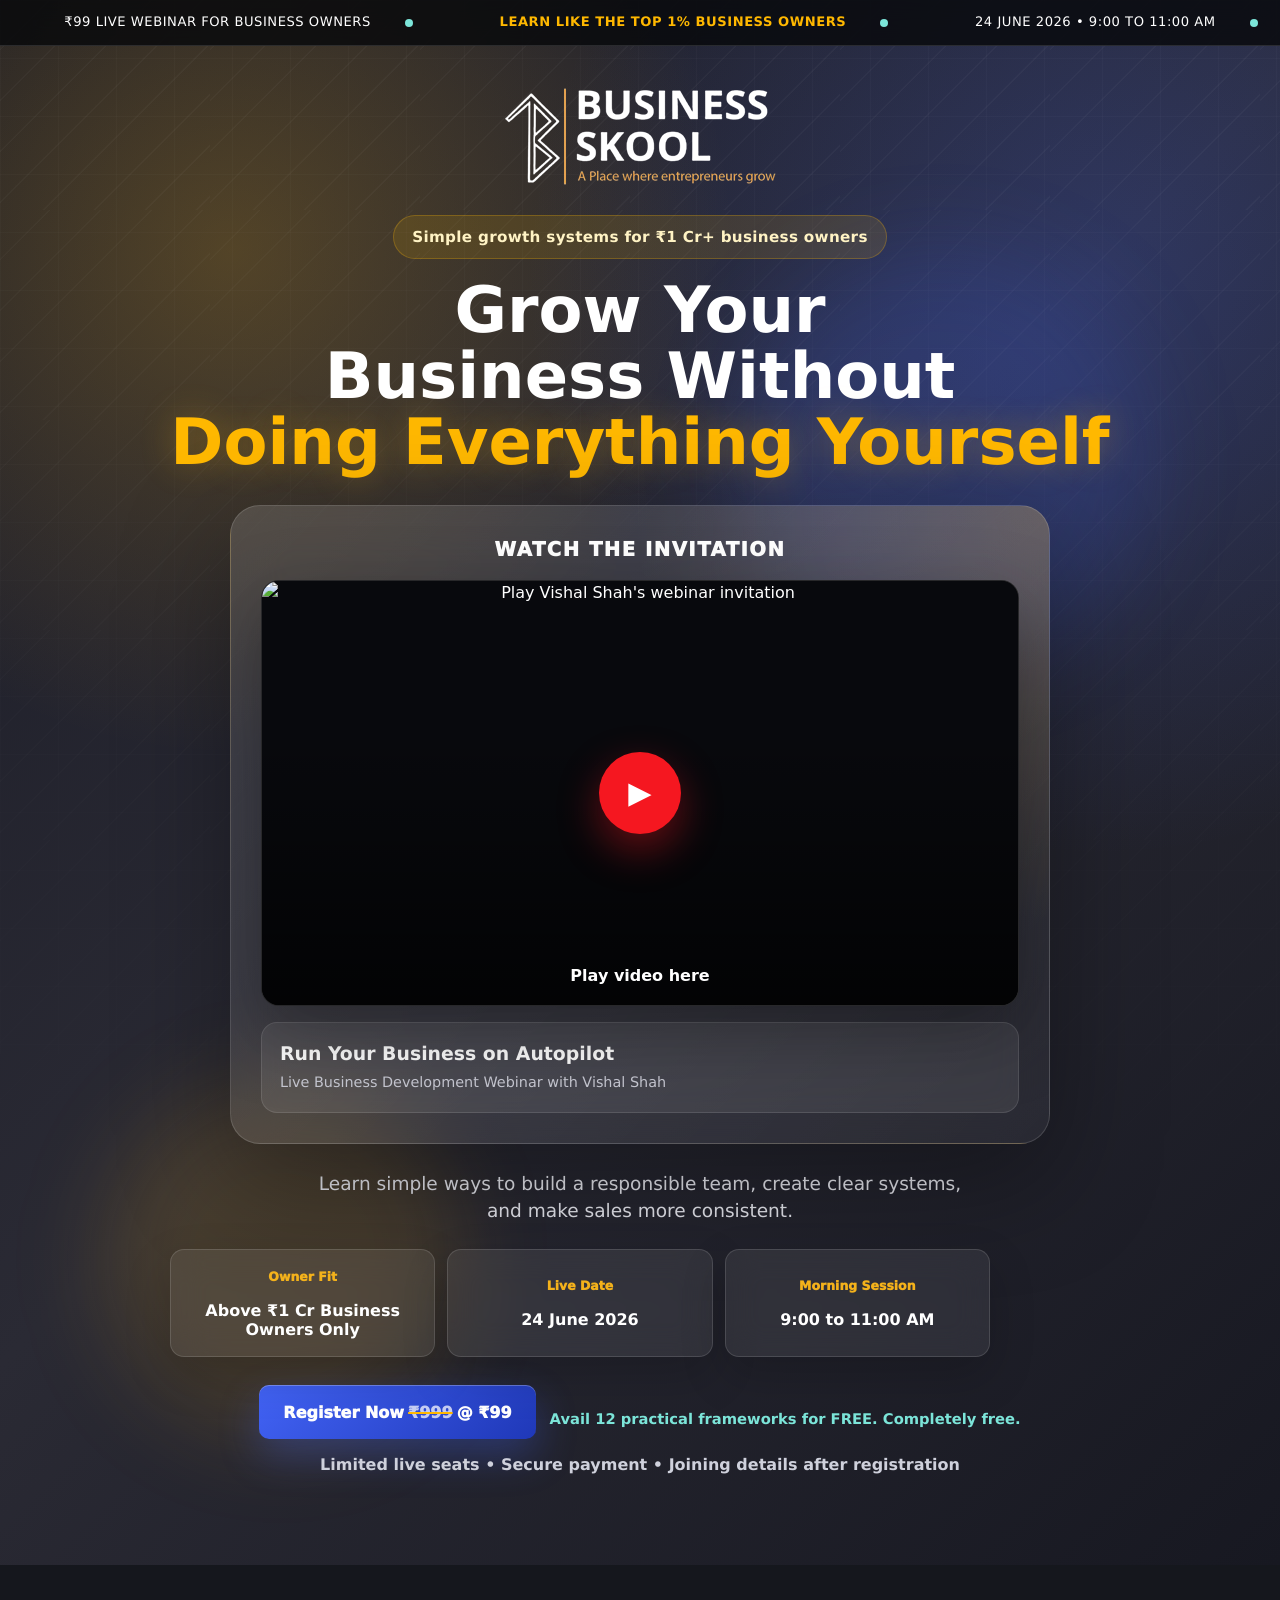
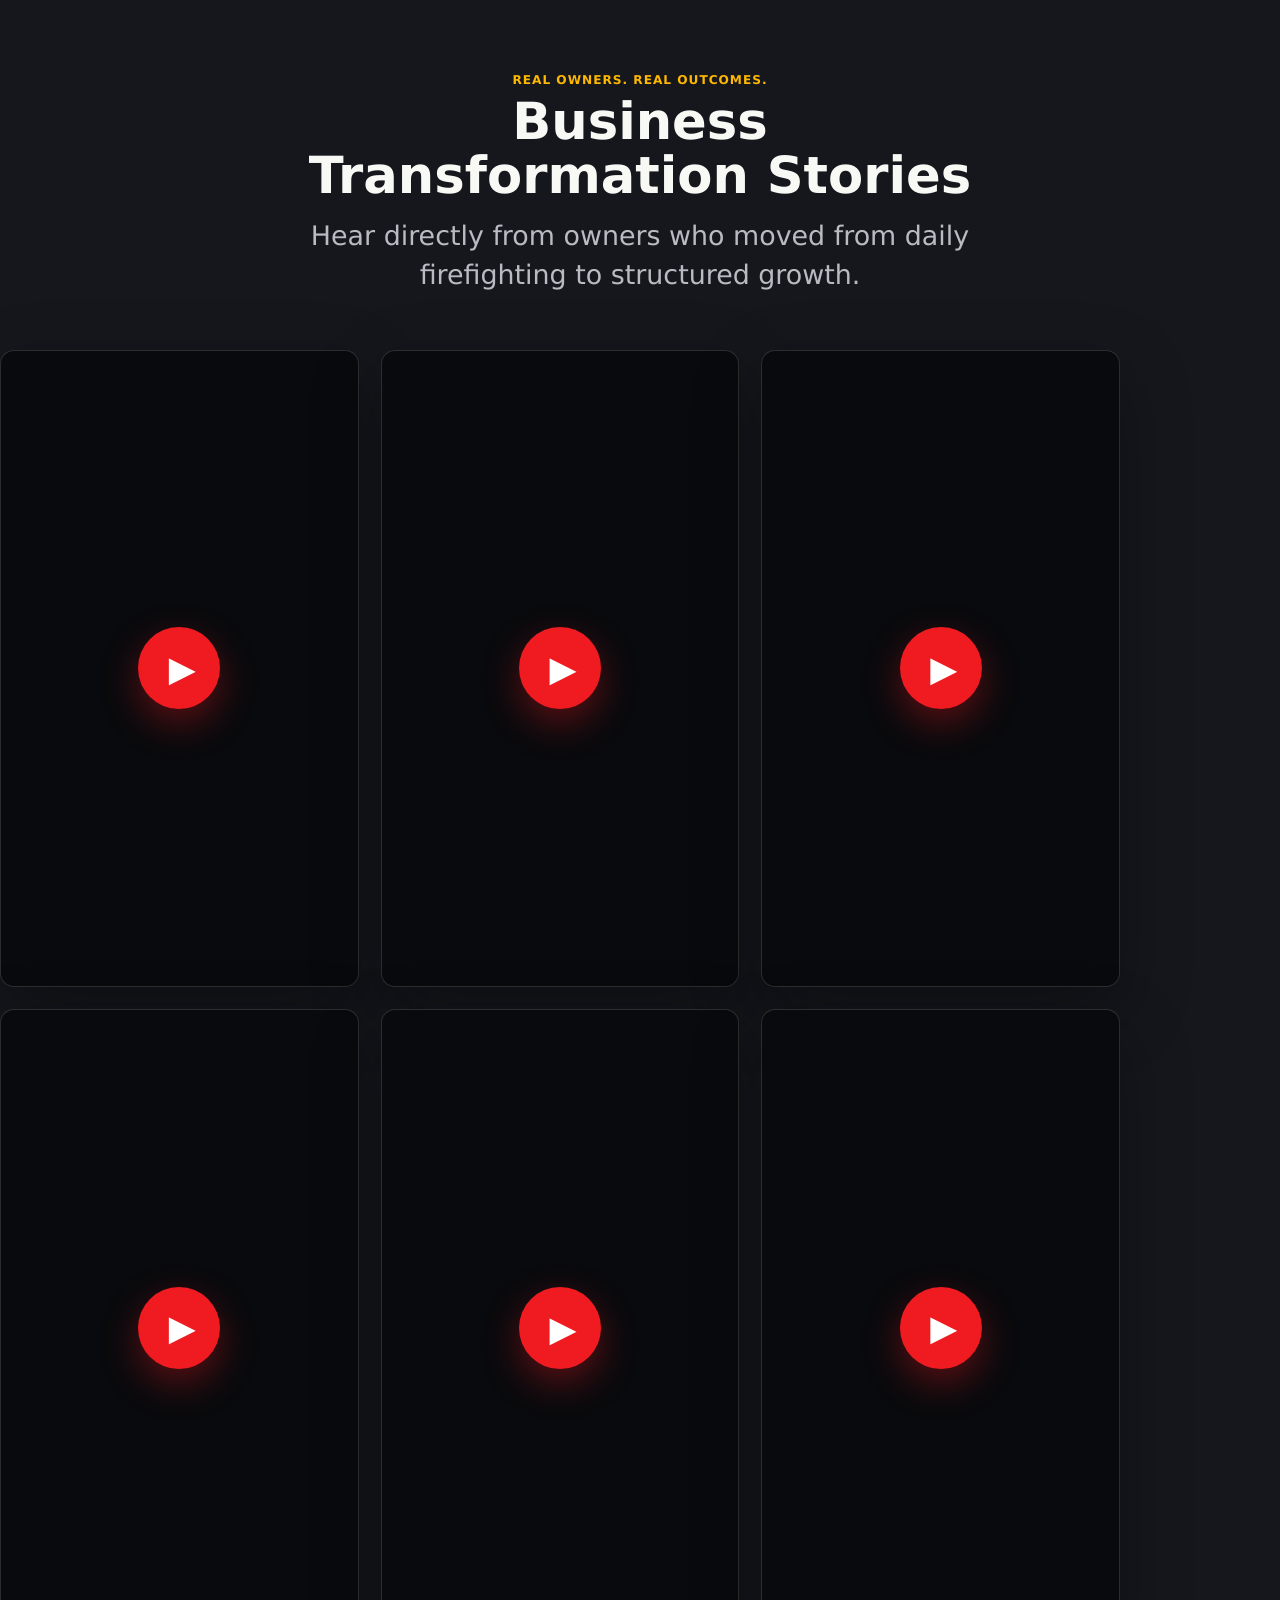
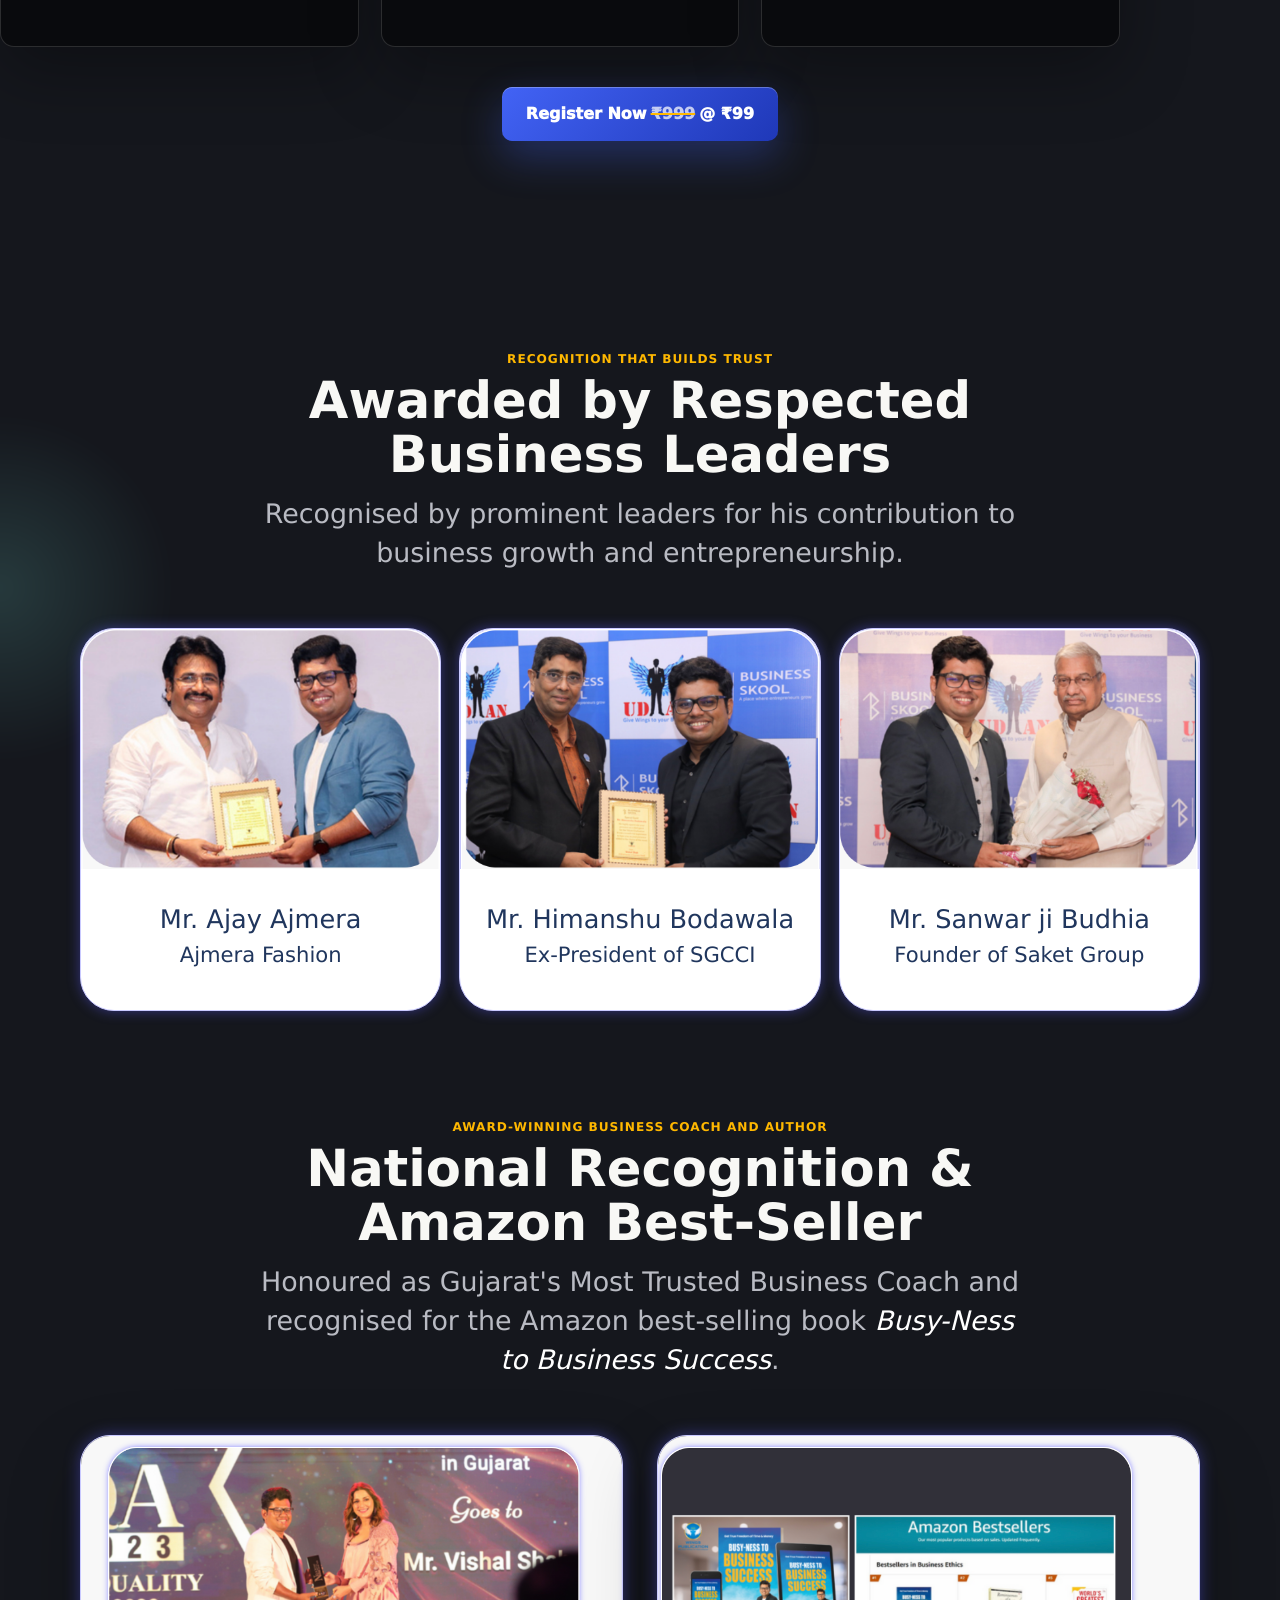
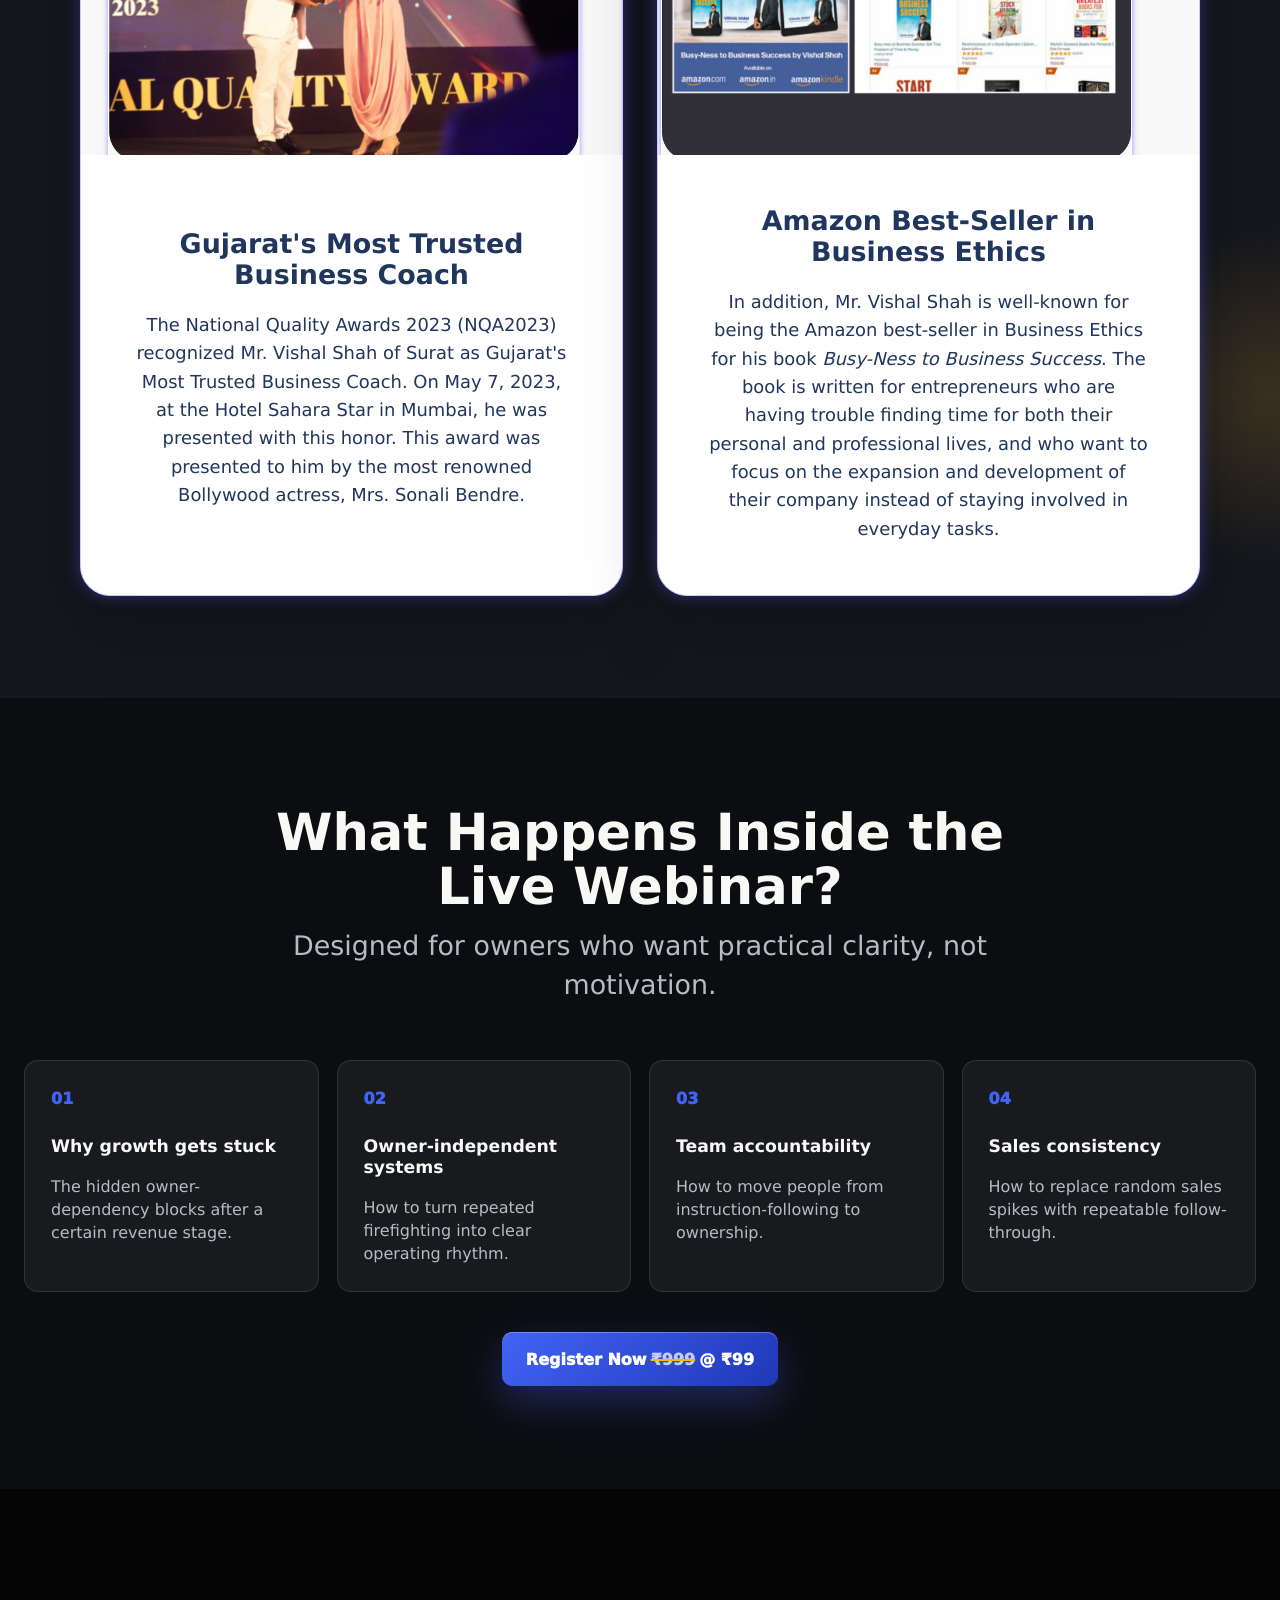
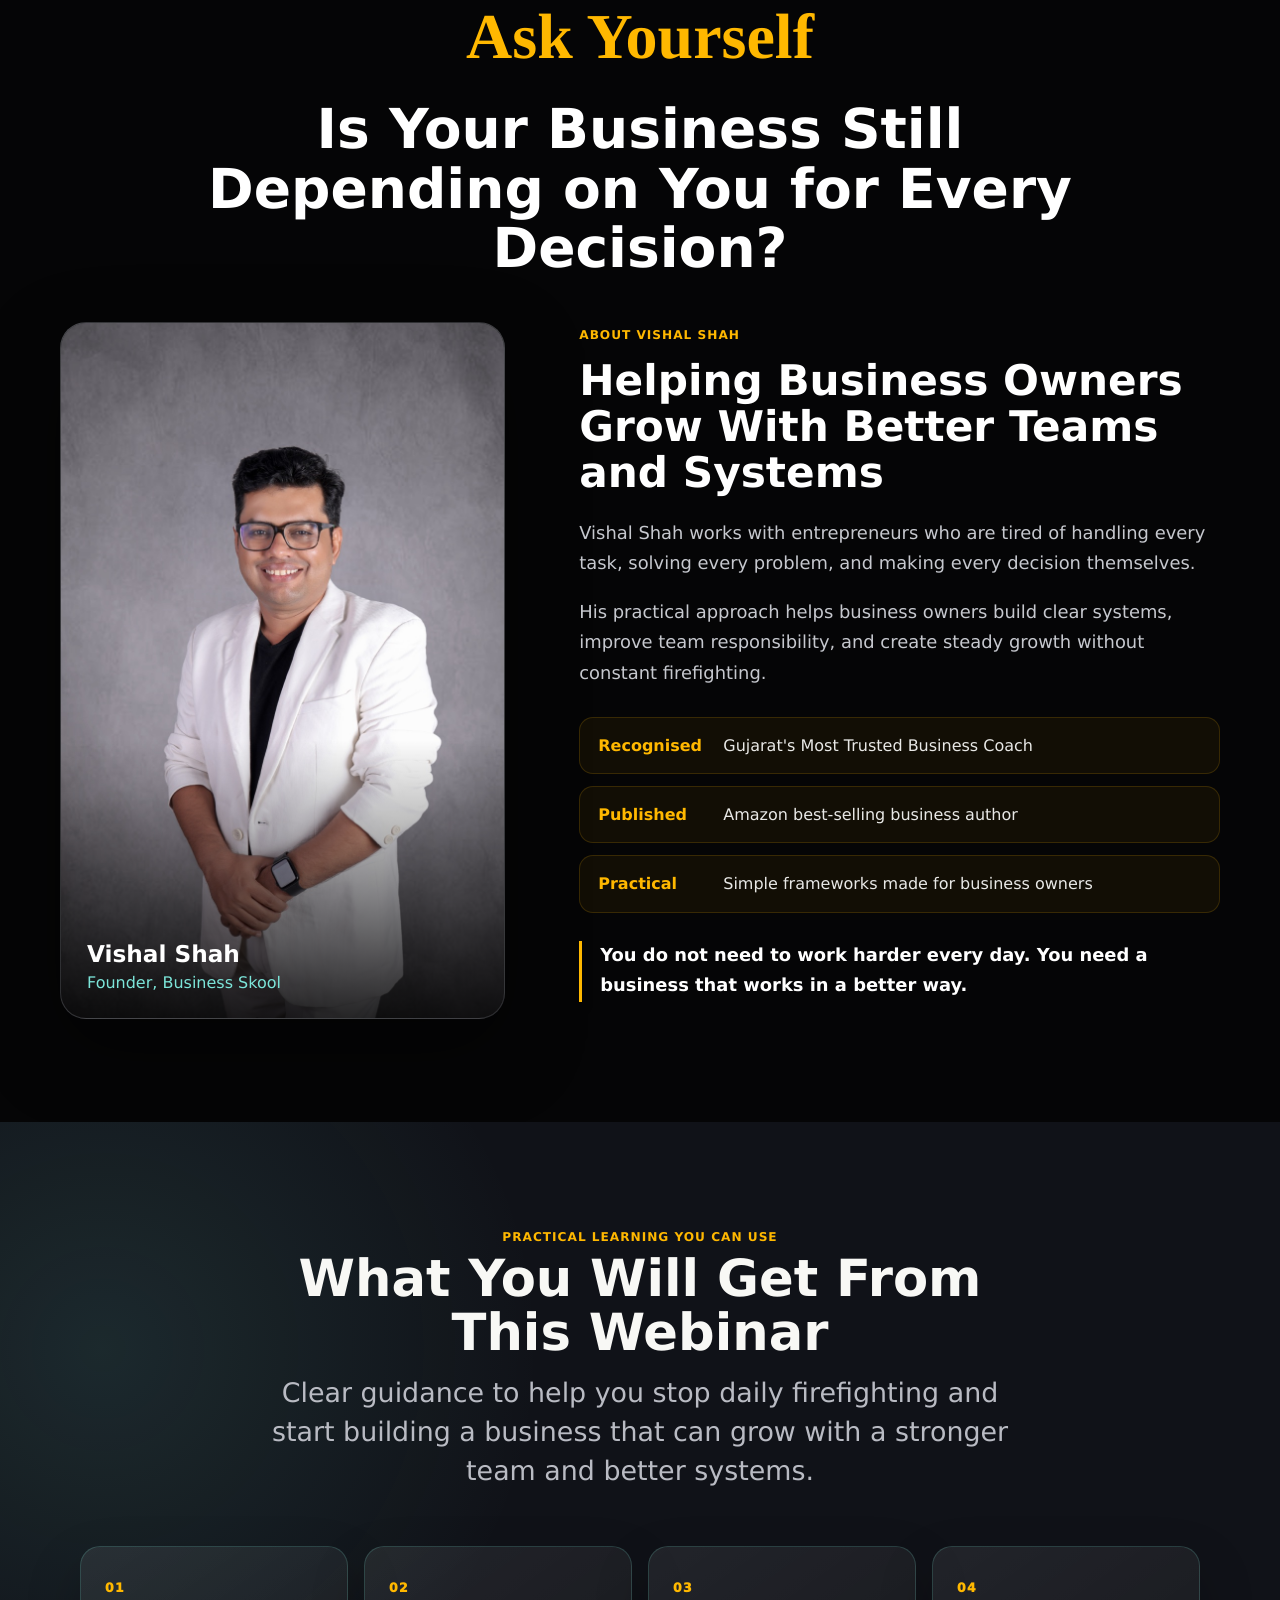
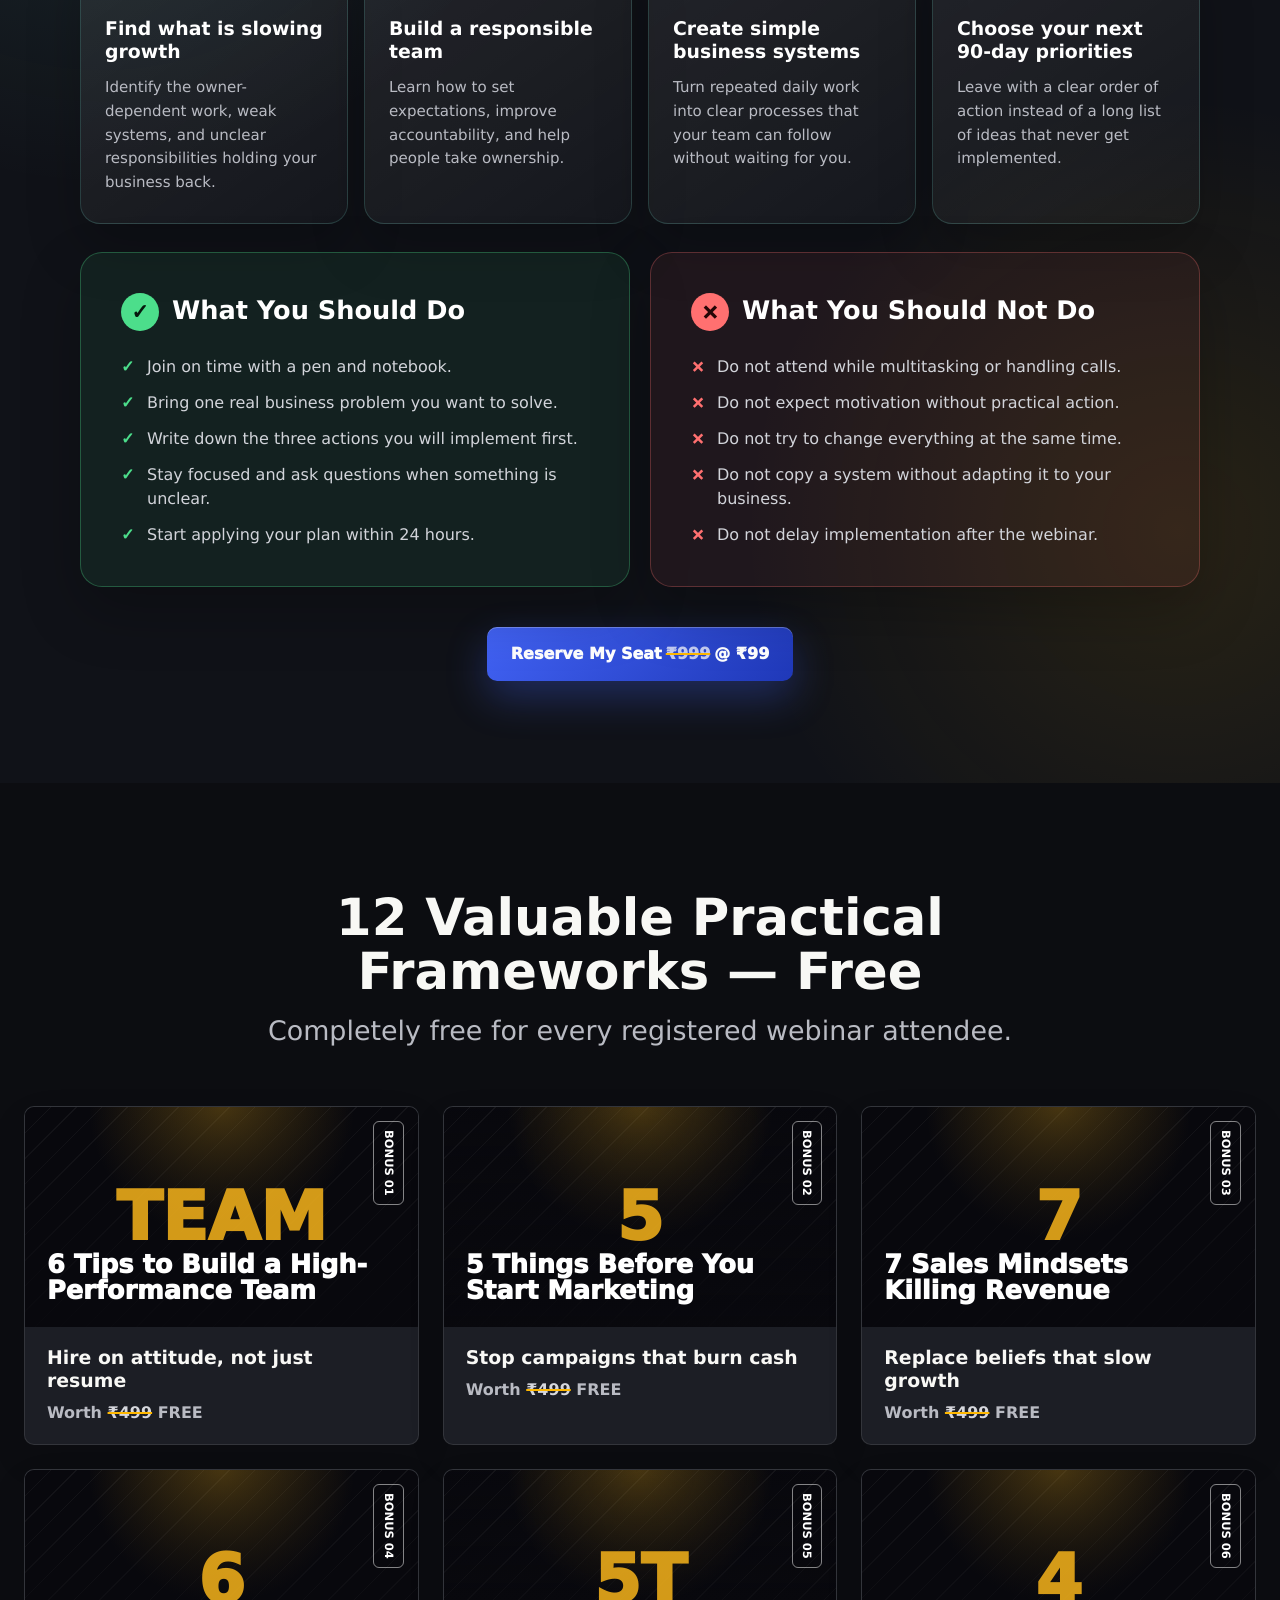
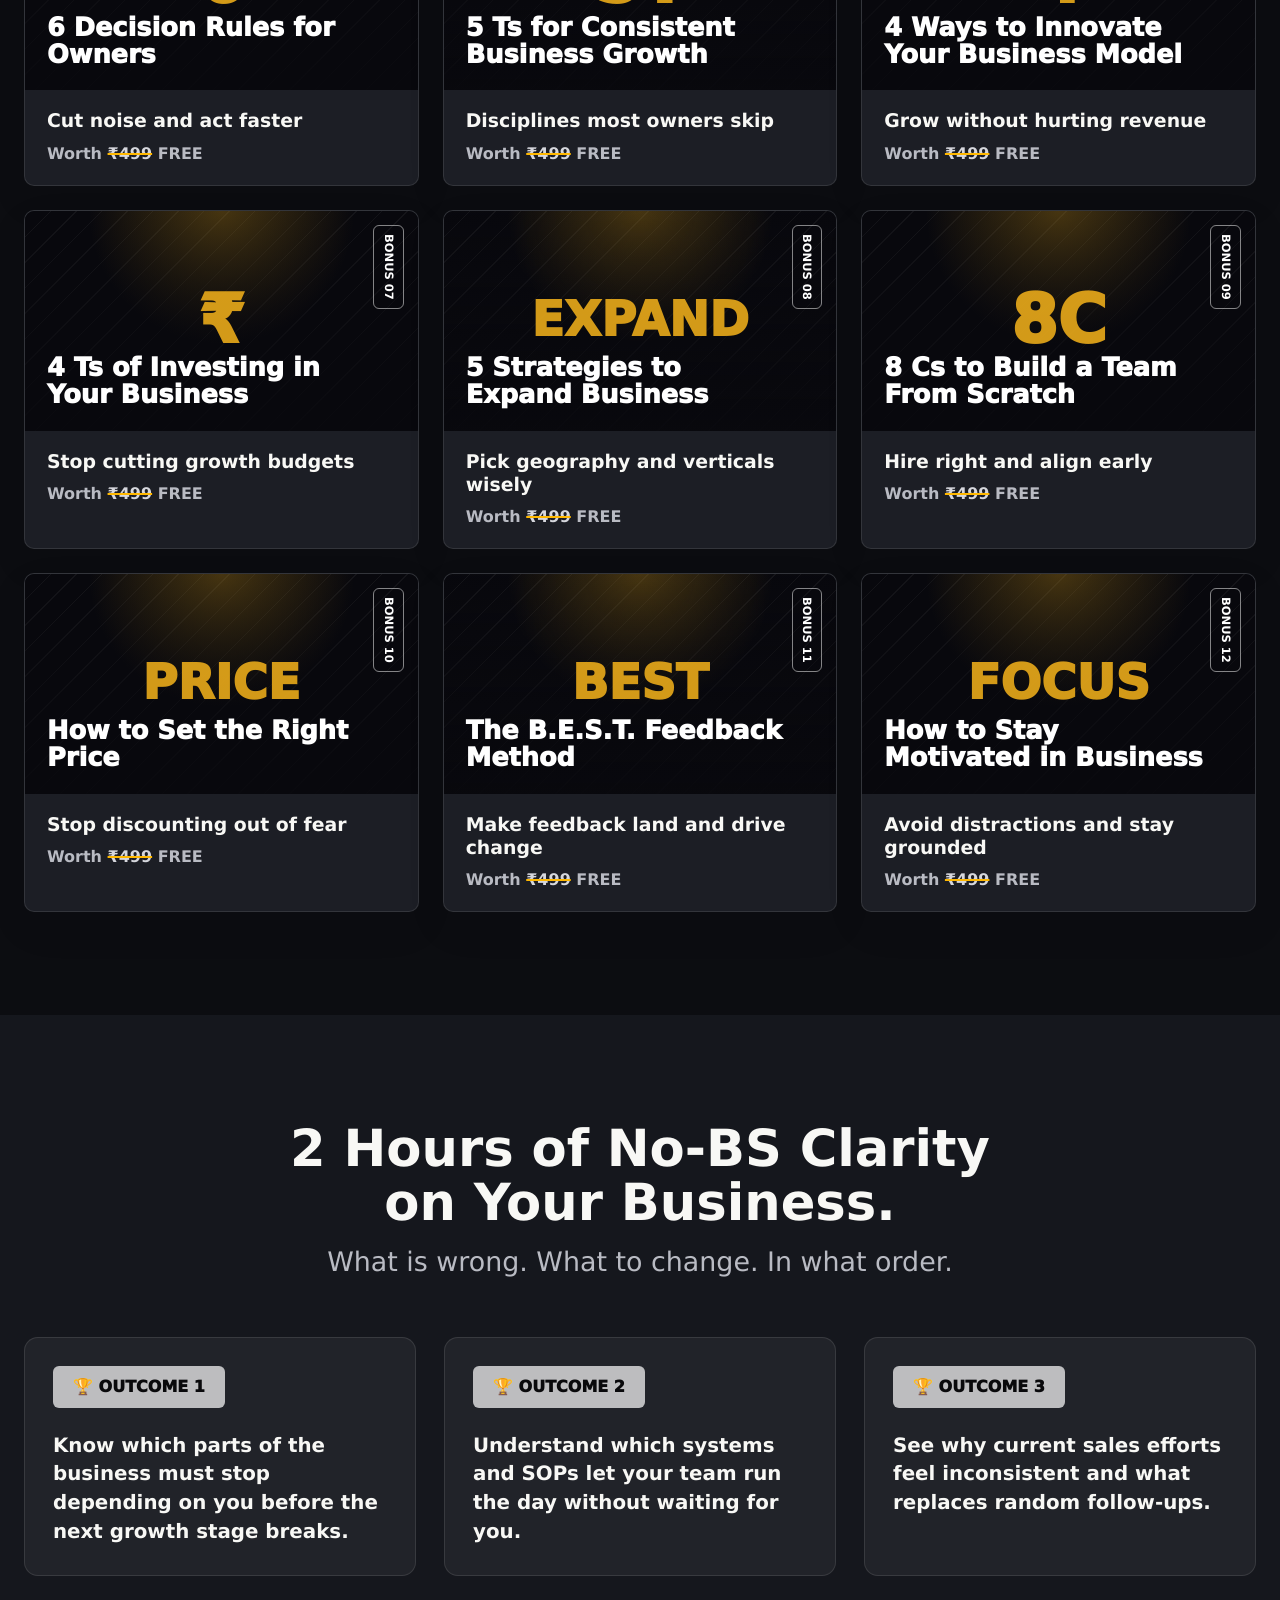
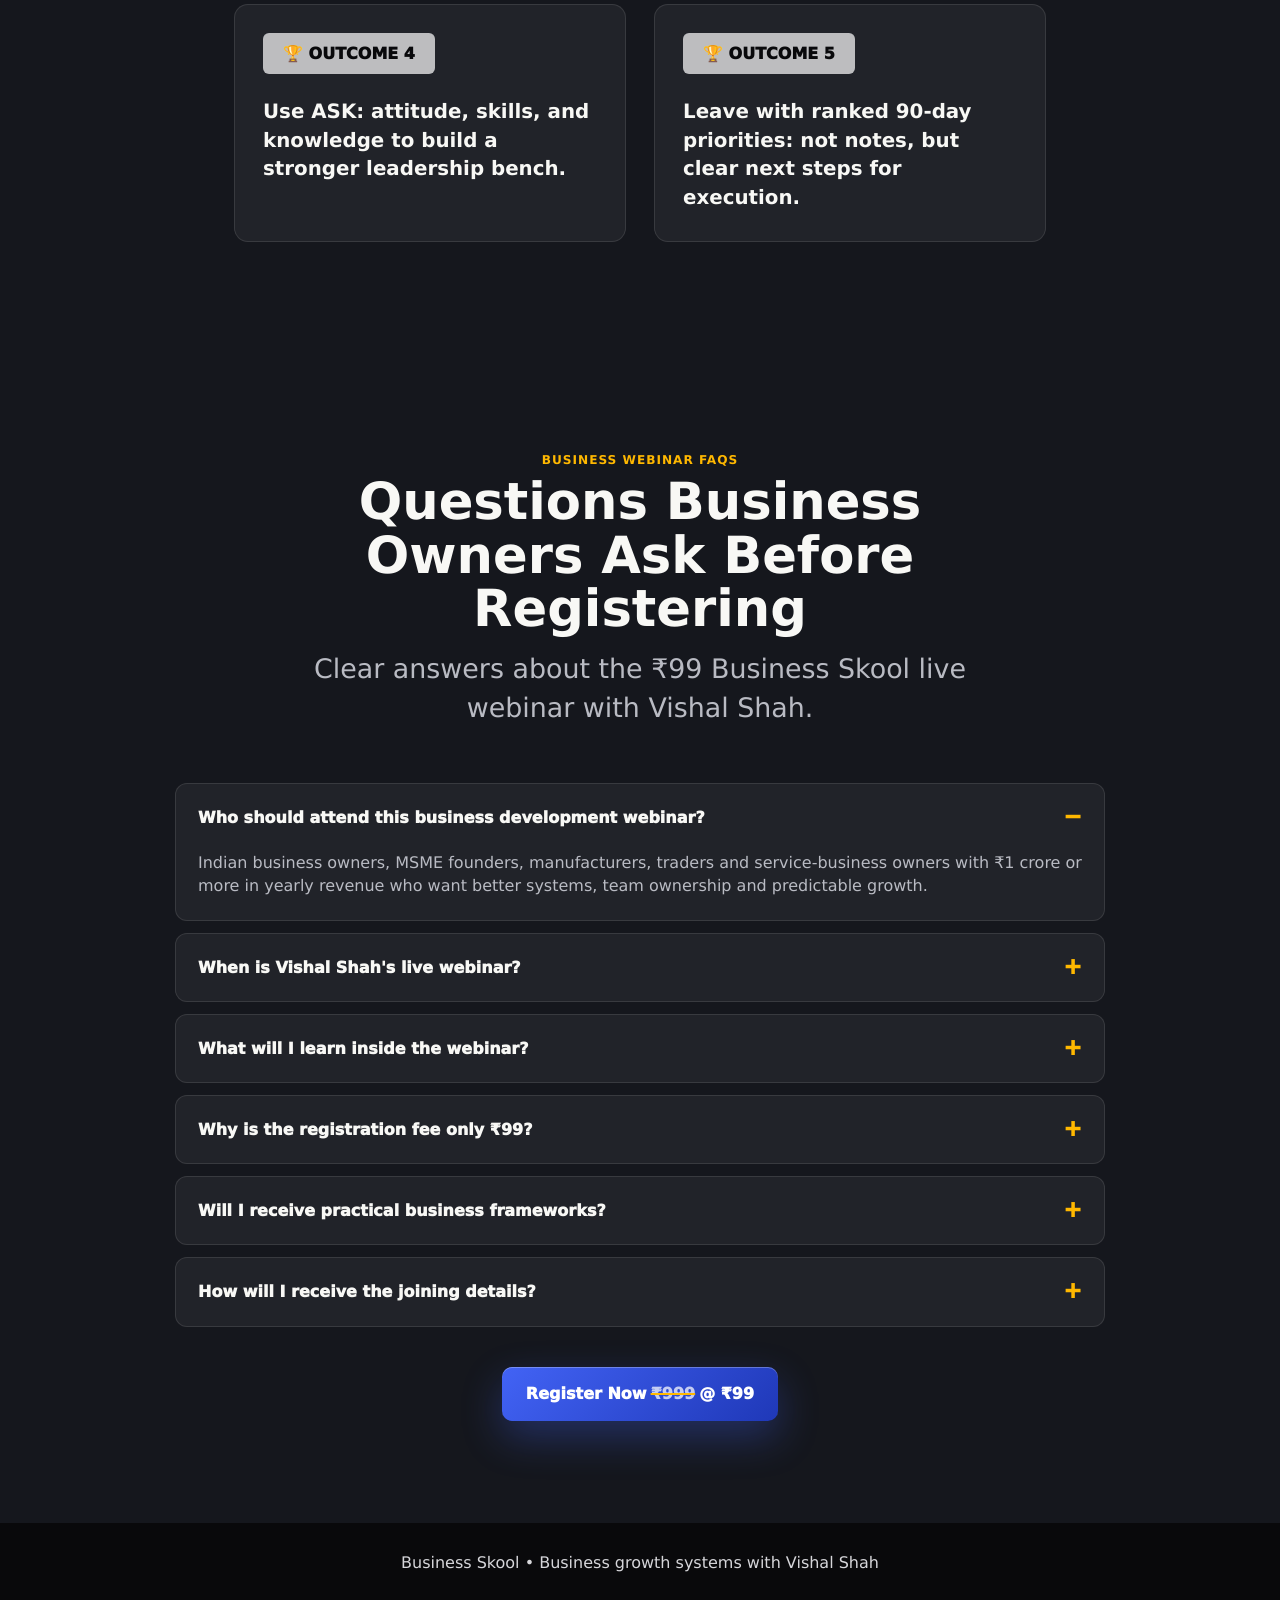
==== index.html @ 5793af87 "Add files via upload" ====
<!doctype html>
<html lang="en-IN">
  <head>
    <meta charset="utf-8" />
    <meta name="viewport" content="width=device-width, initial-scale=1" />
    <title>Business Growth Webinar for ₹1 Cr+ Owners | Business Skool</title>
    <meta
      name="description"
      content="Join Vishal Shah's live ₹99 Business Skool webinar on 24 June 2026. Learn simple systems for stronger teams, owner-independent operations and consistent sales."
    />
    <meta property="og:title" content="Business Skool ₹99 Webinar | 24 June 2026" />
    <meta
      property="og:description"
      content="A premium live webinar for 1 CR+ business owners who want owner-independent systems and a 90-day growth roadmap."
    />
    <meta property="og:type" content="website" />
    <meta property="og:url" content="https://lead.businessschool.in/" />
    <meta property="og:image" content="https://lead.businessschool.in/assets/business-skool-logo.png" />
    <meta name="twitter:card" content="summary_large_image" />
    <meta name="robots" content="index, follow" />
    <meta name="theme-color" content="#0c0d11" />
    <link rel="canonical" href="https://lead.businessschool.in/" />
    <link rel="icon" type="image/png" href="./assets/business-skool-logo.png" />
    <link rel="apple-touch-icon" href="./assets/business-skool-logo.png" />
    <link rel="preconnect" href="https://www.youtube.com" />
    <link rel="preconnect" href="https://i.ytimg.com" />
    <link rel="stylesheet" href="./styles.css?v=20260619-6" />
    <link rel="stylesheet" href="./final-overrides.css?v=20260619-6" />
    <link rel="stylesheet" href="./content-sections.css?v=20260619-6" />
    <!-- Meta Pixel Code -->
    <script>
      !function(f,b,e,v,n,t,s)
      {if(f.fbq)return;n=f.fbq=function(){n.callMethod?
      n.callMethod.apply(n,arguments):n.queue.push(arguments)};
      if(!f._fbq)f._fbq=n;n.push=n;n.loaded=!0;n.version='2.0';
      n.queue=[];t=b.createElement(e);t.async=!0;
      t.src=v;s=b.getElementsByTagName(e)[0];
      s.parentNode.insertBefore(t,s)}(window, document,'script',
      'https://connect.facebook.net/en_US/fbevents.js');
      fbq('init', '1506136951192175');
      fbq('track', 'PageView');
      fbq('track', 'ViewContent', {content_name: 'Business Skool ₹99 Webinar'});
    </script>
    <!-- End Meta Pixel Code -->
    <script type="application/ld+json">
      {
        "@context": "https://schema.org",
        "@type": "Event",
        "name": "Business Skool ₹99 Business Growth Webinar",
        "startDate": "2026-06-24T09:00:00+05:30",
        "endDate": "2026-06-24T11:00:00+05:30",
        "eventAttendanceMode": "https://schema.org/OnlineEventAttendanceMode",
        "eventStatus": "https://schema.org/EventScheduled",
        "location": {
          "@type": "VirtualLocation",
          "url": "https://lead.businessschool.in/"
        },
        "offers": {
          "@type": "Offer",
          "price": "99",
          "priceCurrency": "INR",
          "availability": "https://schema.org/LimitedAvailability",
          "url": "https://rzp.io/rzp/PQajFWoW"
        },
        "performer": {
          "@type": "Person",
          "name": "Vishal Shah"
        },
        "organizer": {
          "@type": "Organization",
          "name": "Business Skool",
          "url": "https://lead.businessschool.in/",
          "logo": "https://lead.businessschool.in/assets/business-skool-logo.png"
        }
      }
    </script>
    <script type="application/ld+json">
      {
        "@context": "https://schema.org",
        "@type": "FAQPage",
        "mainEntity": [
          {"@type":"Question","name":"Who should attend the Business Skool webinar?","acceptedAnswer":{"@type":"Answer","text":"Indian business owners, MSME founders, manufacturers, traders and service-business owners with ₹1 crore or more in yearly revenue who want stronger systems, teams and sales."}},
          {"@type":"Question","name":"When is Vishal Shah's live business webinar?","acceptedAnswer":{"@type":"Answer","text":"The live online webinar is scheduled for 24 June 2026 from 9:00 AM to 11:00 AM."}},
          {"@type":"Question","name":"What will business owners learn?","acceptedAnswer":{"@type":"Answer","text":"Attendees will learn how to reduce owner dependency, improve team accountability, create repeatable systems and make sales more consistent."}},
          {"@type":"Question","name":"How much does the webinar cost?","acceptedAnswer":{"@type":"Answer","text":"Registration costs ₹99 and reserves a live seat for the Business Skool webinar."}}
        ]
      }
    </script>
  </head>
  <body data-registration-url="https://rzp.io/rzp/PQajFWoW">
    <noscript><img height="1" width="1" style="display:none" src="https://www.facebook.com/tr?id=1506136951192175&amp;ev=PageView&amp;noscript=1" alt="" /></noscript>
    <a class="skip-link" href="#main">Skip to content</a>

    <main id="main">
      <section id="top" class="hero">
        <div class="hero-pattern" aria-hidden="true"></div>
        <div class="top-ticker" aria-label="₹99 live webinar for business owners">
          <div class="ticker-track">
            <div class="ticker-group">
              <span>₹99 Live Webinar for Business Owners</span>
              <b>Learn Like the Top 1% Business Owners</b>
              <span>24 June 2026 • 9:00 to 11:00 AM</span>
            </div>
            <div class="ticker-group" aria-hidden="true">
              <span>₹99 Live Webinar for Business Owners</span>
              <b>Learn Like the Top 1% Business Owners</b>
              <span>24 June 2026 • 9:00 to 11:00 AM</span>
            </div>
          </div>
        </div>
        <img class="hero-logo" src="assets/business-skool-logo.png" alt="Business Skool" />
        <div class="hero-inner">
          <div class="hero-copy reveal">
            <p class="hero-growth-kicker">Simple growth systems for ₹1 Cr+ business owners</p>
            <h1>Grow Your Business Without <span>Doing Everything Yourself</span></h1>
            <div class="hero-card">
              <p class="video-kicker">Watch the invitation</p>
              <div class="video-embed" aria-label="Vishal Shah's webinar invitation video">
                <button
                  class="hero-video-launch video-launch"
                  type="button"
                  data-video-id="mBhOoBeae4k"
                  data-video-label="Vishal Shah's Business Skool webinar invitation"
                  data-video-event="InvitationVideoPlay"
                >
                  <img src="https://i.ytimg.com/vi/mBhOoBeae4k/hqdefault.jpg" alt="Play Vishal Shah's webinar invitation" />
                  <span class="hero-play-button" aria-hidden="true">▶</span>
                  <span class="hero-play-label">Play video here</span>
                </button>
              </div>
              <div class="hero-video-caption">
                <strong>Run Your Business on Autopilot</strong>
                <span>Live Business Development Webinar with Vishal Shah</span>
              </div>
            </div>

            <p class="hero-subtitle">Learn simple ways to build a responsible team, create clear systems, and make sales more consistent.</p>
            <div class="hero-points" aria-label="Webinar key details">
              <article>
                <span>Owner Fit</span>
                <strong>Above ₹1 Cr Business Owners Only</strong>
              </article>
              <article>
                <span>Live Date</span>
                <strong>24 June 2026</strong>
              </article>
              <article>
                <span>Morning Session</span>
                <strong>9:00 to 11:00 AM</strong>
              </article>
            </div>

            <div class="hero-actions">
              <a class="cta-button cta-large" href="https://rzp.io/rzp/PQajFWoW">
                Register Now <span class="price-cut">₹999</span> @ ₹99
              </a>
              <strong class="framework-gift">Avail 12 practical frameworks for FREE. Completely free.</strong>
              <p class="hero-note">Limited live seats • Secure payment • Joining details after registration</p>
            </div>
          </div>
        </div>
      </section>

      <section class="proof-section" aria-labelledby="proof-title">
        <div class="section-heading center reveal">
          <span class="section-kicker">Recognition that builds trust</span>
          <h2 id="proof-title">Awarded by Respected Business Leaders</h2>
          <p>Recognised by prominent leaders for his contribution to business growth and entrepreneurship.</p>
        </div>
        <div class="client-proof-row reveal" aria-label="Business leaders with Vishal Shah">
          <article>
            <div class="leader-photo leader-ajay" role="img" aria-label="Mr. Ajay Ajmera presenting an award to Vishal Shah"></div>
            <strong>Mr. Ajay Ajmera</strong>
            <span>Ajmera Fashion</span>
          </article>
          <article>
            <div class="leader-photo leader-himanshu" role="img" aria-label="Mr. Himanshu Bodawala presenting an award to Vishal Shah"></div>
            <strong>Mr. Himanshu Bodawala</strong>
            <span>Ex-President of SGCCI</span>
          </article>
          <article>
            <div class="leader-photo leader-sanwar" role="img" aria-label="Mr. Sanwar ji Budhia with Vishal Shah"></div>
            <strong>Mr. Sanwar ji Budhia</strong>
            <span>Founder of Saket Group</span>
          </article>
        </div>

        <div class="recognition-heading section-heading center reveal">
          <span class="section-kicker">Award-winning business coach and author</span>
          <h2>National Recognition &amp; Amazon Best-Seller</h2>
          <p>Honoured as Gujarat's Most Trusted Business Coach and recognised for the Amazon best-selling book <em>Busy-Ness to Business Success</em>.</p>
        </div>
        <div class="authority-card-grid" aria-label="National award and published authority">
          <article class="authority-card reveal">
            <div class="authority-card-image authority-award-image">
              <img src="assets/recognition-and-bestseller.png" alt="Vishal Shah receiving the National Quality Award 2023 from Sonali Bendre" loading="lazy" />
            </div>
            <div class="authority-card-copy">
              <h3>Gujarat's Most Trusted Business Coach</h3>
              <p>The National Quality Awards 2023 (NQA2023) recognized Mr. Vishal Shah of Surat as Gujarat's Most Trusted Business Coach. On May 7, 2023, at the Hotel Sahara Star in Mumbai, he was presented with this honor. This award was presented to him by the most renowned Bollywood actress, Mrs. Sonali Bendre.</p>
            </div>
          </article>
          <article class="authority-card reveal">
            <div class="authority-card-image authority-book-image">
              <img src="assets/recognition-and-bestseller.png" alt="Vishal Shah's Amazon best-selling book Busy-Ness to Business Success" loading="lazy" />
            </div>
            <div class="authority-card-copy">
              <h3>Amazon Best-Seller in Business Ethics</h3>
              <p>In addition, Mr. Vishal Shah is well-known for being the Amazon best-seller in Business Ethics for his book <em>Busy-Ness to Business Success</em>. The book is written for entrepreneurs who are having trouble finding time for both their personal and professional lives, and who want to focus on the expansion and development of their company instead of staying involved in everyday tasks.</p>
            </div>
          </article>
        </div>

      </section>

      <section id="outcomes" class="outcomes-section" aria-labelledby="outcomes-title">
        <div class="section-heading center reveal">
          <h2 id="outcomes-title">2 Hours of No-BS Clarity on Your Business.</h2>
          <p>What is wrong. What to change. In what order.</p>
        </div>

        <div class="outcome-grid">
          <article class="outcome-card reveal">
            <span>🏆 Outcome 1</span>
            <p>
              Know which parts of the business must stop depending on you before the next growth
              stage breaks.
            </p>
          </article>
          <article class="outcome-card reveal">
            <span>🏆 Outcome 2</span>
            <p>
              Understand which systems and SOPs let your team run the day without waiting for you.
            </p>
          </article>
          <article class="outcome-card reveal">
            <span>🏆 Outcome 3</span>
            <p>
              See why current sales efforts feel inconsistent and what replaces random follow-ups.
            </p>
          </article>
          <article class="outcome-card reveal">
            <span>🏆 Outcome 4</span>
            <p>
              Use ASK: attitude, skills, and knowledge to build a stronger leadership bench.
            </p>
          </article>
          <article class="outcome-card reveal">
            <span>🏆 Outcome 5</span>
            <p>
              Leave with ranked 90-day priorities: not notes, but clear next steps for execution.
            </p>
          </article>
        </div>
      </section>

      <section id="frameworks" class="frameworks-section" aria-labelledby="frameworks-title">
        <div class="section-heading center reveal">
          <h2 id="frameworks-title">12 Valuable Practical Frameworks — Free</h2>
          <p>Completely free for every registered webinar attendee.</p>
        </div>

        <div class="framework-grid">
          <article class="framework-card reveal">
            <div class="framework-cover cover-1">
              <span>Bonus 01</span>
              <strong>6 Tips to Build a High-Performance Team</strong>
            </div>
            <h3>Hire on attitude, not just resume</h3>
            <p>Worth <span class="worth-cut">₹499</span> FREE</p>
          </article>
          <article class="framework-card reveal">
            <div class="framework-cover cover-2">
              <span>Bonus 02</span>
              <strong>5 Things Before You Start Marketing</strong>
            </div>
            <h3>Stop campaigns that burn cash</h3>
            <p>Worth <span class="worth-cut">₹499</span> FREE</p>
          </article>
          <article class="framework-card reveal">
            <div class="framework-cover cover-3">
              <span>Bonus 03</span>
              <strong>7 Sales Mindsets Killing Revenue</strong>
            </div>
            <h3>Replace beliefs that slow growth</h3>
            <p>Worth <span class="worth-cut">₹499</span> FREE</p>
          </article>
          <article class="framework-card reveal">
            <div class="framework-cover cover-4">
              <span>Bonus 04</span>
              <strong>6 Decision Rules for Owners</strong>
            </div>
            <h3>Cut noise and act faster</h3>
            <p>Worth <span class="worth-cut">₹499</span> FREE</p>
          </article>
          <article class="framework-card reveal">
            <div class="framework-cover cover-5">
              <span>Bonus 05</span>
              <strong>5 Ts for Consistent Business Growth</strong>
            </div>
            <h3>Disciplines most owners skip</h3>
            <p>Worth <span class="worth-cut">₹499</span> FREE</p>
          </article>
          <article class="framework-card reveal">
            <div class="framework-cover cover-6">
              <span>Bonus 06</span>
              <strong>4 Ways to Innovate Your Business Model</strong>
            </div>
            <h3>Grow without hurting revenue</h3>
            <p>Worth <span class="worth-cut">₹499</span> FREE</p>
          </article>
          <article class="framework-card reveal">
            <div class="framework-cover cover-7">
              <span>Bonus 07</span>
              <strong>4 Ts of Investing in Your Business</strong>
            </div>
            <h3>Stop cutting growth budgets</h3>
            <p>Worth <span class="worth-cut">₹499</span> FREE</p>
          </article>
          <article class="framework-card reveal">
            <div class="framework-cover cover-8">
              <span>Bonus 08</span>
              <strong>5 Strategies to Expand Business</strong>
            </div>
            <h3>Pick geography and verticals wisely</h3>
            <p>Worth <span class="worth-cut">₹499</span> FREE</p>
          </article>
          <article class="framework-card reveal">
            <div class="framework-cover cover-9">
              <span>Bonus 09</span>
              <strong>8 Cs to Build a Team From Scratch</strong>
            </div>
            <h3>Hire right and align early</h3>
            <p>Worth <span class="worth-cut">₹499</span> FREE</p>
          </article>
          <article class="framework-card reveal">
            <div class="framework-cover cover-10">
              <span>Bonus 10</span>
              <strong>How to Set the Right Price</strong>
            </div>
            <h3>Stop discounting out of fear</h3>
            <p>Worth <span class="worth-cut">₹499</span> FREE</p>
          </article>
          <article class="framework-card reveal">
            <div class="framework-cover cover-11">
              <span>Bonus 11</span>
              <strong>The B.E.S.T. Feedback Method</strong>
            </div>
            <h3>Make feedback land and drive change</h3>
            <p>Worth <span class="worth-cut">₹499</span> FREE</p>
          </article>
          <article class="framework-card reveal">
            <div class="framework-cover cover-12">
              <span>Bonus 12</span>
              <strong>How to Stay Motivated in Business</strong>
            </div>
            <h3>Avoid distractions and stay grounded</h3>
            <p>Worth <span class="worth-cut">₹499</span> FREE</p>
          </article>
        </div>
      </section>

      <section id="stories" class="stories-section" aria-labelledby="stories-title">
        <div class="section-heading center reveal">
          <span class="section-kicker">Real owners. Real outcomes.</span>
          <h2 id="stories-title">Business Transformation Stories</h2>
          <p>Hear directly from owners who moved from daily firefighting to structured growth.</p>
        </div>

        <div class="story-rail reveal" aria-label="Testimonial video rail">
          <button class="story-card video-launch" type="button" data-video-id="ILr9SVnGpKI" data-video-label="Business Skool owner story 1"><img src="https://i.ytimg.com/vi/ILr9SVnGpKI/hqdefault.jpg" alt="Business Skool owner story 1" loading="lazy" /><span class="play-button" aria-hidden="true">▶</span><span class="sr-only">Play testimonial video 1</span></button>
          <button class="story-card video-launch" type="button" data-video-id="7exVg95VLSo" data-video-label="Business Skool owner story 2"><img src="https://i.ytimg.com/vi/7exVg95VLSo/hqdefault.jpg" alt="Business Skool owner story 2" loading="lazy" /><span class="play-button" aria-hidden="true">▶</span><span class="sr-only">Play testimonial video 2</span></button>
          <button class="story-card video-launch" type="button" data-video-id="Rvu4kBdhugU" data-video-label="Business Skool owner story 3"><img src="https://i.ytimg.com/vi/Rvu4kBdhugU/hqdefault.jpg" alt="Business Skool owner story 3" loading="lazy" /><span class="play-button" aria-hidden="true">▶</span><span class="sr-only">Play testimonial video 3</span></button>
          <button class="story-card video-launch" type="button" data-video-id="n7v20gjhetM" data-video-label="Business Skool owner story 4"><img src="https://i.ytimg.com/vi/n7v20gjhetM/hqdefault.jpg" alt="Business Skool owner story 4" loading="lazy" /><span class="play-button" aria-hidden="true">▶</span><span class="sr-only">Play testimonial video 4</span></button>
          <button class="story-card video-launch" type="button" data-video-id="OTgGs9n7V90" data-video-label="Business Skool owner story 5"><img src="https://i.ytimg.com/vi/OTgGs9n7V90/hqdefault.jpg" alt="Business Skool owner story 5" loading="lazy" /><span class="play-button" aria-hidden="true">▶</span><span class="sr-only">Play testimonial video 5</span></button>
          <button class="story-card video-launch" type="button" data-video-id="BN_kdetSPDI" data-video-label="Business Skool owner story 6"><img src="https://i.ytimg.com/vi/BN_kdetSPDI/hqdefault.jpg" alt="Business Skool owner story 6" loading="lazy" /><span class="play-button" aria-hidden="true">▶</span><span class="sr-only">Play testimonial video 6</span></button>
        </div>
        <div class="section-cta reveal">
          <a class="cta-button cta-large" href="https://rzp.io/rzp/PQajFWoW">Register Now <span class="price-cut">₹999</span> @ ₹99</a>
        </div>
      </section>

      <section class="agenda-section" aria-labelledby="agenda-title">
        <div class="section-heading center reveal">
          <h2 id="agenda-title">What Happens Inside the Live Webinar?</h2>
          <p>Designed for owners who want practical clarity, not motivation.</p>
        </div>

        <div class="agenda-grid">
          <article class="agenda-card reveal">
            <span>01</span>
            <h3>Why growth gets stuck</h3>
            <p>The hidden owner-dependency blocks after a certain revenue stage.</p>
          </article>
          <article class="agenda-card reveal">
            <span>02</span>
            <h3>Owner-independent systems</h3>
            <p>How to turn repeated firefighting into clear operating rhythm.</p>
          </article>
          <article class="agenda-card reveal">
            <span>03</span>
            <h3>Team accountability</h3>
            <p>How to move people from instruction-following to ownership.</p>
          </article>
          <article class="agenda-card reveal">
            <span>04</span>
            <h3>Sales consistency</h3>
            <p>How to replace random sales spikes with repeatable follow-through.</p>
          </article>
        </div>

        <div class="section-cta reveal">
          <a class="cta-button cta-large" href="https://rzp.io/rzp/PQajFWoW">
            Register Now <span class="price-cut">₹999</span> @ ₹99
          </a>
        </div>
      </section>

      <section id="webinar-guidance" class="webinar-guidance-section" aria-labelledby="webinar-guidance-title">
        <div class="section-heading center reveal">
          <span class="section-kicker">Practical learning you can use</span>
          <h2 id="webinar-guidance-title">What You Will Get From This Webinar</h2>
          <p>Clear guidance to help you stop daily firefighting and start building a business that can grow with a stronger team and better systems.</p>
        </div>

        <div class="learning-grid">
          <article class="learning-card reveal">
            <span>01</span>
            <h3>Find what is slowing growth</h3>
            <p>Identify the owner-dependent work, weak systems, and unclear responsibilities holding your business back.</p>
          </article>
          <article class="learning-card reveal">
            <span>02</span>
            <h3>Build a responsible team</h3>
            <p>Learn how to set expectations, improve accountability, and help people take ownership.</p>
          </article>
          <article class="learning-card reveal">
            <span>03</span>
            <h3>Create simple business systems</h3>
            <p>Turn repeated daily work into clear processes that your team can follow without waiting for you.</p>
          </article>
          <article class="learning-card reveal">
            <span>04</span>
            <h3>Choose your next 90-day priorities</h3>
            <p>Leave with a clear order of action instead of a long list of ideas that never get implemented.</p>
          </article>
        </div>

        <div class="action-guidance-grid">
          <article class="action-panel action-do reveal">
            <div class="action-panel-title"><span>✓</span><h3>What You Should Do</h3></div>
            <ul>
              <li>Join on time with a pen and notebook.</li>
              <li>Bring one real business problem you want to solve.</li>
              <li>Write down the three actions you will implement first.</li>
              <li>Stay focused and ask questions when something is unclear.</li>
              <li>Start applying your plan within 24 hours.</li>
            </ul>
          </article>
          <article class="action-panel action-dont reveal">
            <div class="action-panel-title"><span>×</span><h3>What You Should Not Do</h3></div>
            <ul>
              <li>Do not attend while multitasking or handling calls.</li>
              <li>Do not expect motivation without practical action.</li>
              <li>Do not try to change everything at the same time.</li>
              <li>Do not copy a system without adapting it to your business.</li>
              <li>Do not delay implementation after the webinar.</li>
            </ul>
          </article>
        </div>

        <div class="section-cta reveal">
          <a class="cta-button cta-large" href="https://rzp.io/rzp/PQajFWoW">Reserve My Seat <span class="price-cut">₹999</span> @ ₹99</a>
        </div>
      </section>

      <section id="about-vishal" class="about-section" aria-labelledby="about-vishal-title">
        <div class="about-shell">
          <div class="about-intro reveal">
            <span>Ask Yourself</span>
            <h2 id="about-vishal-title">Is Your Business Still Depending on You for Every Decision?</h2>
          </div>
          <div class="about-layout">
            <div class="about-photo-card reveal">
              <img src="assets/vishal-shah.jpg" alt="Vishal Shah, business coach and founder of Business Skool" loading="lazy" />
              <div><strong>Vishal Shah</strong><span>Founder, Business Skool</span></div>
            </div>
            <div class="about-copy reveal">
              <span class="section-kicker">About Vishal Shah</span>
              <h3>Helping Business Owners Grow With Better Teams and Systems</h3>
              <p>Vishal Shah works with entrepreneurs who are tired of handling every task, solving every problem, and making every decision themselves.</p>
              <p>His practical approach helps business owners build clear systems, improve team responsibility, and create steady growth without constant firefighting.</p>
              <div class="about-proof-list">
                <article><strong>Recognised</strong><span>Gujarat's Most Trusted Business Coach</span></article>
                <article><strong>Published</strong><span>Amazon best-selling business author</span></article>
                <article><strong>Practical</strong><span>Simple frameworks made for business owners</span></article>
              </div>
              <p class="about-closing">You do not need to work harder every day. You need a business that works in a better way.</p>
            </div>
          </div>
        </div>
      </section>

      <section id="faq" class="faq-section" aria-labelledby="faq-title">
        <div class="section-heading center reveal">
          <span class="section-kicker">Business webinar FAQs</span>
          <h2 id="faq-title">Questions Business Owners Ask Before Registering</h2>
          <p>Clear answers about the ₹99 Business Skool live webinar with Vishal Shah.</p>
        </div>
        <div class="faq-list">
          <details class="faq-item reveal" open>
            <summary>Who should attend this business development webinar?</summary>
            <p>Indian business owners, MSME founders, manufacturers, traders and service-business owners with ₹1 crore or more in yearly revenue who want better systems, team ownership and predictable growth.</p>
          </details>
          <details class="faq-item reveal">
            <summary>When is Vishal Shah's live webinar?</summary>
            <p>The webinar is live online on 24 June 2026, from 9:00 AM to 11:00 AM.</p>
          </details>
          <details class="faq-item reveal">
            <summary>What will I learn inside the webinar?</summary>
            <p>You will learn how to reduce owner dependency, improve team accountability, build repeatable business systems and make sales more consistent.</p>
          </details>
          <details class="faq-item reveal">
            <summary>Why is the registration fee only ₹99?</summary>
            <p>The ₹99 fee reserves a serious live seat and helps ensure committed business owners attend the session.</p>
          </details>
          <details class="faq-item reveal">
            <summary>Will I receive practical business frameworks?</summary>
            <p>Yes. Registered attendees receive 12 practical frameworks covering teams, marketing, sales, pricing, feedback and business expansion.</p>
          </details>
          <details class="faq-item reveal">
            <summary>How will I receive the joining details?</summary>
            <p>After successful Razorpay registration, confirmation and live joining instructions will be shared using the contact details provided during payment.</p>
          </details>
        </div>
        <div class="section-cta reveal">
          <a class="cta-button cta-large" href="https://rzp.io/rzp/PQajFWoW">Register Now <span class="price-cut">₹999</span> @ ₹99</a>
        </div>
      </section>

      
    </main>

    <footer class="site-footer">
      <p>Business Skool • Business growth systems with Vishal Shah</p>
    </footer>

    <a class="mobile-sticky-cta cta-button" href="https://rzp.io/rzp/PQajFWoW">
      Register Now <span class="price-cut">₹999</span> @ ₹99
    </a>

    <script src="./script.js?v=20260619-6"></script>
  </body>
</html>
---- styles.css ----
:root {
  --ink: #09090b;
  --text: #1f2026;
  --muted: #73737d;
  --soft: #f7f7f5;
  --cream: #fff8eb;
  --card: #ffffff;
  --blue: #4263f5;
  --blue-dark: #1f38b8;
  --gold: #f4b21b;
  --gold-soft: rgba(244, 178, 27, 0.14);
  --green: #7ba68b;
  --line: rgba(9, 9, 11, 0.11);
  --line-soft: rgba(9, 9, 11, 0.07);
  --shadow: 0 26px 80px rgba(14, 18, 34, 0.12);
  --radius: 14px;
  --max: 1240px;
}

* {
  box-sizing: border-box;
}

html {
  scroll-behavior: smooth;
}

body {
  margin: 0;
  color: var(--text);
  background: var(--soft);
  font-family:
    Inter, ui-sans-serif, system-ui, -apple-system, BlinkMacSystemFont, "Segoe UI", sans-serif;
  line-height: 1.45;
  text-rendering: geometricPrecision;
}

body::selection {
  background: var(--blue);
  color: #fff;
}

a {
  color: inherit;
  text-decoration: none;
}

img {
  display: block;
  max-width: 100%;
}

button,
input,
select {
  font: inherit;
}

.skip-link {
  position: fixed;
  left: 16px;
  top: 16px;
  z-index: 30;
  transform: translateY(-140%);
  background: var(--ink);
  color: #fff;
  padding: 10px 14px;
  border-radius: 8px;
}

.skip-link:focus {
  transform: translateY(0);
}

.site-header {
  position: fixed;
  inset: 0 0 auto;
  z-index: 20;
  display: flex;
  align-items: center;
  justify-content: space-between;
  gap: 18px;
  padding: 14px clamp(18px, 4vw, 44px);
  border-bottom: 1px solid rgba(9, 9, 11, 0.08);
  background: rgba(255, 255, 255, 0.86);
  backdrop-filter: blur(18px);
}

.brand,
.header-nav {
  display: flex;
  align-items: center;
  gap: 12px;
}

.brand {
  color: var(--ink);
  font-weight: 950;
}

.brand-mark {
  display: grid;
  width: 42px;
  height: 42px;
  place-items: center;
  border-radius: 12px;
  color: #fff;
  background: linear-gradient(135deg, var(--ink), #35343a);
  box-shadow: 0 14px 34px rgba(9, 9, 11, 0.18);
}

.header-nav {
  color: #55565e;
  font-size: 0.94rem;
  font-weight: 700;
}

.header-nav a {
  padding: 8px 5px;
  transition: color 180ms ease;
}

.header-nav a:hover {
  color: var(--blue);
}

.header-cta {
  min-height: 42px;
  padding: 11px 18px;
  font-size: 0.92rem;
}

.cta-button {
  display: inline-flex;
  align-items: center;
  justify-content: center;
  min-height: 52px;
  padding: 15px 24px;
  border: 0;
  border-radius: 999px;
  color: #fff;
  background: linear-gradient(135deg, var(--blue), var(--blue-dark));
  box-shadow: 0 16px 40px rgba(66, 99, 245, 0.32), inset 0 1px 0 rgba(255, 255, 255, 0.28);
  cursor: pointer;
  font-weight: 950;
  letter-spacing: 0;
  text-align: center;
  transition: transform 180ms ease, box-shadow 180ms ease, background 220ms ease;
  animation: ctaWiggle 2.8s ease-in-out infinite;
}

.cta-button:hover {
  transform: translateY(-2px);
  background: linear-gradient(135deg, #203cff, #14257d);
  box-shadow: 0 20px 54px rgba(66, 99, 245, 0.4), 0 0 0 8px rgba(66, 99, 245, 0.09);
}

.cta-large {
  min-height: 60px;
  padding-inline: 30px;
  font-size: 1.04rem;
}

section {
  padding: clamp(74px, 8vw, 122px) 24px;
}

.hero {
  position: relative;
  min-height: 100svh;
  padding-top: 118px;
  overflow: hidden;
  background:
    radial-gradient(circle at 12% 12%, rgba(244, 178, 27, 0.18), transparent 28%),
    linear-gradient(180deg, #fffaf0 0%, #fff 58%, #f7f7f5 100%);
}

.hero-pattern {
  position: absolute;
  inset: 0;
  pointer-events: none;
  opacity: 0.68;
  background-image:
    linear-gradient(rgba(9, 9, 11, 0.045) 1px, transparent 1px),
    linear-gradient(90deg, rgba(9, 9, 11, 0.045) 1px, transparent 1px),
    repeating-linear-gradient(135deg, transparent 0 34px, rgba(66, 99, 245, 0.08) 35px 36px);
  background-size: 58px 58px, 58px 58px, 210px 210px;
  mask-image: linear-gradient(to bottom, black, transparent 82%);
}

.hero-inner,
.truth-inner,
.section-heading,
.outcome-grid,
.framework-grid,
.agenda-grid,
.faq-list,
.final-card {
  position: relative;
  z-index: 1;
  width: min(100%, var(--max));
  margin: 0 auto;
}

.hero-inner {
  display: grid;
  grid-template-columns: minmax(0, 0.92fr) minmax(400px, 1.08fr);
  align-items: center;
  gap: clamp(34px, 6vw, 82px);
}

.eyebrow {
  margin: 0 0 16px;
  color: var(--blue);
  font-size: 0.82rem;
  font-weight: 950;
  letter-spacing: 0.1em;
  text-transform: uppercase;
}

h1,
h2,
h3,
p {
  margin-top: 0;
}

h1 {
  max-width: 760px;
  margin-bottom: 20px;
  color: var(--ink);
  font-size: clamp(3.6rem, 8.4vw, 8.2rem);
  line-height: 0.88;
  letter-spacing: 0;
}

h2 {
  margin-bottom: 14px;
  color: var(--ink);
  font-size: clamp(2.25rem, 5.15vw, 5rem);
  line-height: 0.98;
  letter-spacing: 0;
}

h3 {
  color: var(--ink);
  font-size: 1.08rem;
  line-height: 1.22;
}

.hero-subtitle {
  max-width: 720px;
  color: #33343b;
  font-size: clamp(1.05rem, 1.5vw, 1.3rem);
}

.owner-fit {
  display: grid;
  gap: 8px;
  max-width: 680px;
  margin: 28px 0;
  padding: 20px 22px;
  border: 1px solid rgba(244, 178, 27, 0.34);
  border-radius: var(--radius);
  background: linear-gradient(135deg, #fff, var(--cream));
  box-shadow: 0 18px 48px rgba(159, 120, 23, 0.1);
}

.owner-fit strong {
  color: var(--ink);
  font-size: 1.12rem;
}

.owner-fit span {
  color: #57575e;
}

.hero-actions {
  display: flex;
  align-items: center;
  flex-wrap: wrap;
  gap: 14px;
}

.hero-note {
  margin: 0;
  color: #5f6067;
  font-weight: 850;
}

s {
  color: #9b9ba3;
  text-decoration-color: var(--gold);
  text-decoration-thickness: 3px;
}

.hero-media {
  position: relative;
}

.hero-card {
  position: relative;
  display: grid;
  min-height: 620px;
  align-items: end;
  border-radius: 34px;
  background:
    linear-gradient(180deg, rgba(255, 255, 255, 0.3), rgba(255, 248, 235, 0.9)),
    radial-gradient(circle at 60% 20%, rgba(123, 166, 139, 0.2), transparent 34%);
  box-shadow: var(--shadow);
  overflow: hidden;
}

.coach-frame {
  position: absolute;
  inset: 10px 0 0;
  display: grid;
  place-items: end center;
}

.coach-frame img {
  width: min(82%, 520px);
  max-height: 610px;
  object-fit: contain;
  object-position: bottom center;
}

.video-panel {
  position: relative;
  z-index: 2;
  width: min(88%, 480px);
  margin: 0 auto 26px;
  padding: 14px;
  border: 1px solid rgba(255, 255, 255, 0.58);
  border-radius: 20px;
  background: rgba(255, 255, 255, 0.78);
  box-shadow: 0 22px 70px rgba(9, 9, 11, 0.18);
  backdrop-filter: blur(18px);
}

.video-panel p {
  margin: 0 0 10px;
  color: var(--ink);
  font-weight: 950;
}

.detail-strip {
  position: relative;
  z-index: 3;
  display: grid;
  grid-template-columns: repeat(3, minmax(0, 1fr));
  gap: 12px;
  width: min(94%, 640px);
  margin: -34px auto 0;
}

.detail-strip article {
  min-height: 106px;
  padding: 18px;
  border: 1px solid var(--line);
  border-radius: var(--radius);
  background: #fff;
  box-shadow: 0 18px 48px rgba(9, 9, 11, 0.12);
}

.detail-strip span {
  display: block;
  margin-bottom: 6px;
  color: var(--muted);
  font-size: 0.78rem;
  font-weight: 950;
  letter-spacing: 0.08em;
  text-transform: uppercase;
}

.detail-strip strong {
  color: var(--ink);
  line-height: 1.16;
}

.truth-section {
  padding-top: 0;
  background: #f7f8fa;
}

.featured {
  width: 100%;
  padding: 42px 24px 54px;
  background: #fff;
  text-align: center;
}

.featured span {
  display: block;
  margin-bottom: 22px;
  color: #aaaab0;
  font-size: 0.9rem;
  font-weight: 950;
  letter-spacing: 0.08em;
  text-transform: uppercase;
}

.logo-row {
  display: flex;
  align-items: center;
  justify-content: center;
  gap: clamp(26px, 5vw, 76px);
  flex-wrap: wrap;
}

.logo-row strong {
  color: #141417;
  font-family: Georgia, "Times New Roman", serif;
  font-size: clamp(1.16rem, 2vw, 2rem);
  line-height: 1;
  white-space: nowrap;
}

.truth-inner {
  display: grid;
  grid-template-columns: 0.82fr 1.18fr;
  align-items: end;
  gap: clamp(30px, 5vw, 70px);
  padding-top: 80px;
}

.truth-coach {
  position: relative;
  min-height: 560px;
}

.truth-coach img {
  position: absolute;
  left: 50%;
  bottom: 0;
  width: min(86%, 470px);
  transform: translateX(-50%);
}

.truth-black-card {
  position: absolute;
  left: 9%;
  right: 9%;
  bottom: 0;
  padding: 26px 30px;
  border-radius: 12px;
  color: #fff;
  background: #111113;
  box-shadow: 0 26px 72px rgba(9, 9, 11, 0.24);
}

.truth-black-card strong,
.truth-black-card span {
  display: block;
  font-size: clamp(2rem, 3.2vw, 3.2rem);
  font-weight: 950;
  line-height: 1.14;
}

.truth-copy {
  display: grid;
  gap: 16px;
  padding-bottom: 12px;
}

.belief-card,
.principle-card {
  border: 1px solid var(--line-soft);
  border-radius: 12px;
  background: rgba(255, 255, 255, 0.9);
  box-shadow: 0 12px 38px rgba(9, 9, 11, 0.05);
}

.belief-card {
  display: grid;
  grid-template-columns: 1fr 44px 1fr;
  align-items: center;
  gap: 20px;
  min-height: 96px;
  padding: 18px 22px;
}

.belief-card::before {
  content: "→";
  grid-column: 2;
  grid-row: 1;
  color: #a9a9af;
  font-size: 2.2rem;
  line-height: 1;
  text-align: center;
}

.belief-card span {
  color: #b0b0b5;
  font-size: clamp(1.05rem, 1.65vw, 1.35rem);
}

.belief-card b {
  grid-column: 3;
  color: #202027;
  font-size: clamp(1.05rem, 1.65vw, 1.35rem);
  line-height: 1.2;
}

.principle-card {
  padding: 28px;
}

.principle-card h2 {
  margin-bottom: 22px;
  font-size: clamp(1.4rem, 2vw, 1.75rem);
  line-height: 1.2;
}

.principle-card p {
  color: var(--ink);
  font-size: clamp(1.16rem, 1.8vw, 1.52rem);
  font-weight: 900;
  line-height: 1.2;
}

.principle-card span {
  color: #b0b0b5;
  font-size: clamp(1rem, 1.55vw, 1.25rem);
}

.blue-callout {
  display: grid;
  grid-template-columns: auto minmax(0, 1fr);
  gap: 28px;
  align-items: center;
  width: min(100%, 960px);
  margin: 70px auto 0;
}

.blue-callout strong {
  color: #111;
  font-family: Georgia, "Times New Roman", serif;
  font-size: clamp(2.2rem, 4vw, 4rem);
  line-height: 0.82;
}

.blue-callout p {
  margin: 0;
  padding: 28px 34px;
  border-radius: 12px;
  color: #fff;
  background: var(--blue);
  font-size: clamp(1.05rem, 1.5vw, 1.35rem);
}

.outcomes-section,
.frameworks-section,
.stories-section,
.agenda-section,
.faq-section,
.final-section {
  background: #f8f9fb;
}

.section-heading {
  margin-bottom: 54px;
}

.section-heading.center {
  max-width: 1040px;
  text-align: center;
}

.section-heading p {
  margin: 0;
  color: #2e2f36;
  font-size: clamp(1.15rem, 2.1vw, 2rem);
}

.outcome-grid {
  display: grid;
  grid-template-columns: repeat(6, minmax(0, 1fr));
  gap: 28px;
}

.outcome-card {
  min-height: 190px;
  padding: 28px;
  border: 1px solid rgba(160, 128, 62, 0.2);
  border-radius: 14px;
  background: linear-gradient(180deg, #fff7e7, #fff);
  box-shadow: 0 18px 48px rgba(87, 72, 34, 0.08);
}

.outcome-card:nth-child(1),
.outcome-card:nth-child(2),
.outcome-card:nth-child(3) {
  grid-column: span 2;
}

.outcome-card:nth-child(4) {
  grid-column: 2 / span 2;
}

.outcome-card:nth-child(5) {
  grid-column: 4 / span 2;
}

.outcome-card span {
  display: inline-flex;
  margin-bottom: 24px;
  padding: 9px 20px;
  border-radius: 6px;
  background: rgba(255, 255, 255, 0.7);
  color: var(--ink);
  font-weight: 950;
  text-transform: uppercase;
}

.outcome-card p {
  margin: 0;
  color: #26272e;
  font-size: clamp(1.08rem, 1.55vw, 1.42rem);
  font-weight: 650;
}

.frameworks-section {
  background: #fff;
}

.framework-grid {
  display: grid;
  grid-template-columns: repeat(6, minmax(0, 1fr));
  gap: 24px;
}

.framework-card {
  grid-column: span 2;
  overflow: hidden;
  border: 1px solid var(--line-soft);
  border-radius: 10px;
  background: #fff;
  box-shadow: 0 15px 42px rgba(9, 9, 11, 0.07);
}

.framework-cover {
  position: relative;
  display: grid;
  min-height: 220px;
  align-items: end;
  padding: 22px;
  overflow: hidden;
  background: #08080d;
}

.framework-cover::before {
  content: "";
  position: absolute;
  inset: 0;
  background:
    linear-gradient(180deg, rgba(8, 8, 13, 0.18), rgba(8, 8, 13, 0.92)),
    radial-gradient(circle at 50% 0%, rgba(244, 178, 27, 0.32), transparent 45%),
    repeating-linear-gradient(135deg, rgba(255, 255, 255, 0.06) 0 1px, transparent 1px 18px);
}

.framework-cover span {
  position: absolute;
  right: 14px;
  top: 14px;
  z-index: 1;
  writing-mode: vertical-rl;
  padding: 8px 6px;
  border: 1px solid rgba(255, 255, 255, 0.5);
  border-radius: 6px;
  color: #fff;
  font-size: 0.72rem;
  font-weight: 800;
  text-transform: uppercase;
}

.framework-cover strong {
  position: relative;
  z-index: 1;
  max-width: 92%;
  color: #fff;
  font-size: clamp(1.4rem, 2vw, 1.85rem);
  font-weight: 950;
  line-height: 1.05;
}

.framework-card h3 {
  margin: 0;
  padding: 20px 22px 8px;
  color: #2d2e35;
  font-size: 1.18rem;
  font-weight: 650;
}

.framework-card p {
  margin: 0;
  padding: 0 22px 20px;
  color: #b8b8bd;
  font-weight: 900;
}

.cover-1::after,
.cover-2::after,
.cover-3::after,
.cover-4::after,
.cover-5::after,
.cover-6::after,
.cover-7::after,
.cover-8::after,
.cover-9::after,
.cover-10::after,
.cover-11::after,
.cover-12::after {
  position: absolute;
  inset: 0;
  display: grid;
  place-items: center;
  color: rgba(244, 178, 27, 0.86);
  font-size: 4.2rem;
  font-weight: 950;
}

.cover-1::after {
  content: "TEAM";
}

.cover-2::after {
  content: "5";
}

.cover-3::after {
  content: "7";
}

.cover-4::after {
  content: "6";
}

.cover-5::after {
  content: "5T";
}

.cover-6::after {
  content: "4";
}

.cover-7::after {
  content: "₹";
}

.cover-8::after {
  content: "EXPAND";
  font-size: 3rem;
}

.cover-9::after {
  content: "8C";
}

.cover-10::after {
  content: "PRICE";
  font-size: 3rem;
}

.cover-11::after {
  content: "BEST";
  font-size: 3rem;
}

.cover-12::after {
  content: "FOCUS";
  font-size: 3rem;
}

.stories-section {
  padding-inline: 0;
  background: #fff;
}

.stories-section .section-heading {
  padding-inline: 24px;
}

.story-rail {
  display: grid;
  grid-auto-flow: column;
  grid-auto-columns: minmax(290px, 28vw);
  gap: 22px;
  overflow-x: auto;
  scroll-snap-type: x mandatory;
  padding: 0 0 14px max(24px, calc((100vw - var(--max)) / 2));
  scrollbar-width: none;
}

.story-rail::-webkit-scrollbar {
  display: none;
}

.story-card {
  position: relative;
  scroll-snap-align: start;
  overflow: hidden;
  min-height: 286px;
  border: 2px solid rgba(9, 9, 11, 0.78);
  border-radius: 18px;
  background: #111;
  box-shadow: 0 20px 52px rgba(9, 9, 11, 0.18);
}

.story-card img {
  width: 100%;
  height: 100%;
  min-height: 286px;
  object-fit: cover;
  filter: saturate(0.9) contrast(1.05);
  transform: scale(1.18);
}

.story-card::after {
  content: "";
  position: absolute;
  inset: 0;
  background: linear-gradient(180deg, transparent 45%, rgba(0, 0, 0, 0.72));
}

.play-button {
  position: absolute;
  left: 50%;
  top: 50%;
  z-index: 2;
  display: grid;
  width: 82px;
  height: 82px;
  place-items: center;
  transform: translate(-50%, -50%);
  border-radius: 999px;
  color: #fff;
  background: #ef1b20;
  box-shadow: 0 14px 36px rgba(239, 27, 32, 0.35);
  font-size: 2.2rem;
  line-height: 1;
  padding-left: 6px;
}

.story-card b {
  position: absolute;
  left: 18px;
  bottom: 18px;
  z-index: 2;
  color: #fff;
}

.agenda-grid {
  display: grid;
  grid-template-columns: repeat(4, minmax(0, 1fr));
  gap: 18px;
}

.agenda-card {
  min-height: 210px;
  padding: 26px;
  border: 1px solid var(--line-soft);
  border-radius: var(--radius);
  background: #fff;
  box-shadow: 0 18px 48px rgba(9, 9, 11, 0.07);
}

.agenda-card span {
  display: inline-flex;
  margin-bottom: 26px;
  color: var(--blue);
  font-weight: 950;
}

.agenda-card p {
  margin: 0;
  color: #5c5d65;
}

.section-cta {
  display: flex;
  justify-content: center;
  margin-top: 40px;
}

.faq-section {
  background: #fff;
}

.faq-list {
  display: grid;
  gap: 12px;
  max-width: 930px;
}

.faq-item {
  padding: 0 22px;
  border: 1px solid var(--line-soft);
  border-radius: 12px;
  background: #fff;
  box-shadow: 0 12px 36px rgba(9, 9, 11, 0.04);
}

.faq-item summary {
  cursor: pointer;
  padding: 22px 0;
  color: var(--ink);
  font-weight: 950;
  list-style: none;
}

.faq-item summary::-webkit-details-marker {
  display: none;
}

.faq-item summary::after {
  content: "+";
  float: right;
  color: var(--blue);
  font-size: 1.4rem;
  line-height: 1;
}

.faq-item[open] summary::after {
  content: "−";
}

.faq-item p {
  margin-bottom: 22px;
  color: #55565e;
}

.final-section {
  background:
    radial-gradient(circle at 18% 0%, rgba(244, 178, 27, 0.18), transparent 30%),
    linear-gradient(180deg, #fff, #fff8eb);
}

.final-card {
  max-width: 1030px;
  padding: clamp(32px, 5vw, 62px);
  border: 1px solid rgba(244, 178, 27, 0.3);
  border-radius: 24px;
  background: rgba(255, 255, 255, 0.82);
  box-shadow: var(--shadow);
  text-align: center;
}

.final-card p:not(.eyebrow) {
  max-width: 780px;
  margin: 0 auto 28px;
  color: #43444b;
  font-size: 1.12rem;
}

.site-footer {
  padding: 28px 24px;
  background: var(--ink);
  color: #d6d6da;
  text-align: center;
}

.site-footer p {
  margin: 0;
}

.mobile-sticky-cta {
  position: fixed;
  left: 14px;
  right: 14px;
  bottom: 14px;
  z-index: 24;
  display: none;
  min-height: 56px;
}

.reveal {
  opacity: 0;
  transform: translateY(26px);
  transition: opacity 700ms ease, transform 700ms ease;
}

.reveal.visible {
  opacity: 1;
  transform: translateY(0);
}

@keyframes ctaWiggle {
  0%,
  76%,
  100% {
    transform: translateX(0) rotate(0);
    box-shadow: 0 16px 40px rgba(66, 99, 245, 0.32), 0 0 0 0 rgba(66, 99, 245, 0.18);
  }
  80% {
    transform: translateX(-2px) rotate(-1deg);
  }
  84% {
    transform: translateX(3px) rotate(1deg);
  }
  88% {
    transform: translateX(-2px) rotate(-0.8deg);
    box-shadow: 0 16px 40px rgba(66, 99, 245, 0.42), 0 0 0 12px rgba(66, 99, 245, 0);
  }
  92% {
    transform: translateX(0) rotate(0);
  }
}

@media (prefers-reduced-motion: reduce) {
  html {
    scroll-behavior: auto;
  }

  .cta-button,
  .reveal {
    animation: none;
    transition: none;
  }

  .reveal {
    opacity: 1;
    transform: none;
  }
}

@media (max-width: 1100px) {
  .header-nav {
    display: none;
  }

  .hero-inner,
  .truth-inner,
  .blue-callout {
    grid-template-columns: 1fr;
  }

  .hero-inner {
    align-items: start;
  }

  .truth-coach {
    min-height: 520px;
  }

  .outcome-grid {
    grid-template-columns: repeat(2, minmax(0, 1fr));
  }

  .outcome-card:nth-child(n) {
    grid-column: auto;
  }

  .framework-grid {
    grid-template-columns: repeat(2, minmax(0, 1fr));
  }

  .framework-card {
    grid-column: auto;
  }

  .agenda-grid {
    grid-template-columns: repeat(2, minmax(0, 1fr));
  }
}

@media (max-width: 760px) {
  .site-header {
    padding: 12px 16px;
  }

  .brand {
    font-size: 0.96rem;
  }

  .brand-mark {
    width: 36px;
    height: 36px;
  }

  .header-cta {
    display: none;
  }

  section {
    padding: 62px 16px;
  }

  .hero {
    min-height: auto;
    padding: 94px 16px 62px;
  }

  h1 {
    font-size: clamp(3.05rem, 16vw, 4.8rem);
  }

  h2 {
    font-size: clamp(2.15rem, 10vw, 3.5rem);
  }

  .hero-actions .cta-button,
  .section-cta .cta-button,
  .final-card .cta-button {
    width: 100%;
  }

  .hero-card {
    min-height: 560px;
    border-radius: 24px;
  }

  .coach-frame img {
    width: min(94%, 440px);
  }

  .video-panel {
    width: calc(100% - 28px);
    margin-bottom: 16px;
  }

  .detail-strip {
    grid-template-columns: 1fr;
    width: 100%;
    margin-top: 14px;
  }

  .featured {
    padding-inline: 16px;
  }

  .logo-row {
    gap: 20px;
  }

  .truth-inner {
    padding-top: 54px;
  }

  .truth-coach {
    min-height: 460px;
  }

  .truth-coach img {
    width: min(100%, 360px);
  }

  .truth-black-card {
    left: 0;
    right: 0;
    padding: 22px;
  }

  .belief-card {
    grid-template-columns: 1fr;
    gap: 10px;
  }

  .belief-card::before {
    grid-column: auto;
    transform: rotate(90deg);
    text-align: left;
  }

  .belief-card b {
    grid-column: auto;
  }

  .blue-callout {
    margin-top: 46px;
    gap: 16px;
  }

  .blue-callout p {
    padding: 22px;
  }

  .outcome-grid,
  .framework-grid,
  .agenda-grid {
    grid-template-columns: 1fr;
  }

  .framework-cover {
    min-height: 210px;
  }

  .story-rail {
    grid-auto-columns: 84%;
    padding-left: 16px;
  }

  .mobile-sticky-cta {
    display: inline-flex;
  }

  .site-footer {
    padding-bottom: 90px;
  }
}

/* Final award-card, inline-testimonial, and accessibility overrides. */
.sr-only {
  position: absolute;
  width: 1px;
  height: 1px;
  padding: 0;
  margin: -1px;
  overflow: hidden;
  clip: rect(0, 0, 0, 0);
  white-space: nowrap;
  border: 0;
}

.proof-section .client-proof-row {
  align-items: stretch;
}

.proof-section .client-proof-row article {
  padding: 0 0 42px;
  border: 1px solid #c9c9ff;
  border-radius: 34px;
  background: #fff;
  box-shadow: 0 0 13px rgba(93, 92, 255, 0.44);
}

.proof-section .client-proof-row article::after {
  display: none;
}

.proof-section .client-proof-row img {
  aspect-ratio: 1.5;
  margin-bottom: 36px;
  border-radius: 34px 34px 0 0;
  object-fit: cover;
}

.proof-section .client-proof-row strong {
  display: block;
  padding: 0 20px;
  color: #20365d;
  font-size: clamp(1.2rem, 2vw, 1.8rem);
  font-weight: 500;
  line-height: 1.25;
}

.proof-section .client-proof-row span {
  display: block;
  padding: 5px 20px 0;
  color: #20365d;
  font-size: clamp(1rem, 1.65vw, 1.45rem);
  line-height: 1.25;
}

.authority-card-grid {
  position: relative;
  z-index: 1;
  display: grid;
  grid-template-columns: repeat(2, minmax(0, 1fr));
  gap: 34px;
  width: min(100%, 1120px);
  margin: 36px auto 0;
}

.authority-card {
  overflow: hidden;
  border: 1px solid #c9c9ff;
  border-radius: 30px;
  background: #fff;
  box-shadow: 0 0 16px rgba(93, 92, 255, 0.42), 0 30px 76px rgba(0, 0, 0, 0.24);
  transition: transform 240ms ease, box-shadow 240ms ease;
}

.authority-card:hover {
  transform: translateY(-8px);
  box-shadow: 0 0 24px rgba(93, 92, 255, 0.54), 0 38px 88px rgba(0, 0, 0, 0.3);
}

.authority-card-image {
  position: relative;
  overflow: hidden;
  aspect-ratio: 1.7;
  background: #2e2e36;
}

.authority-card-image img {
  position: absolute;
  top: 0;
  width: 200%;
  max-width: none;
  height: auto;
}

.authority-award-image img {
  left: 0;
}

.authority-book-image img {
  left: -100%;
}

.authority-card-copy {
  min-height: 430px;
  display: grid;
  align-content: center;
  padding: clamp(30px, 4vw, 54px);
  color: #20365d;
  text-align: center;
}

.authority-card-copy h3 {
  margin: 0 0 20px;
  color: #20365d;
  font-size: clamp(1.3rem, 2.1vw, 1.8rem);
  line-height: 1.18;
}

.authority-card-copy p {
  margin: 0;
  color: #20365d;
  font-size: clamp(1rem, 1.4vw, 1.18rem);
  line-height: 1.58;
}

.story-card.video-launch {
  position: relative;
  display: block;
  padding: 0;
  border: 1px solid rgba(255, 255, 255, 0.14);
  color: inherit;
  font: inherit;
  cursor: pointer;
}

.story-card.video-launch:hover .play-button,
.story-card.video-launch:focus-visible .play-button {
  transform: translate(-50%, -50%) scale(1.09);
}

.story-card.video-launch:focus-visible {
  outline: 3px solid var(--accent-cool);
  outline-offset: 4px;
}

.story-card.is-playing {
  cursor: default;
}

.story-card.is-playing iframe {
  position: absolute;
  inset: 0;
  width: 100%;
  height: 100%;
  border: 0;
}

@media (max-width: 760px) {
  .proof-section .client-proof-row article {
    padding-bottom: 32px;
    border-radius: 26px;
  }

  .proof-section .client-proof-row img {
    margin-bottom: 28px;
    border-radius: 26px 26px 0 0;
  }

  .authority-card-grid {
    grid-template-columns: 1fr;
    gap: 24px;
  }

  .authority-card {
    border-radius: 22px;
  }

  .authority-card-copy {
    min-height: 0;
    padding: 30px 24px 34px;
  }
}

/* Premium conversion polish: inline invitation, award proof, and motion. */
.video-embed {
  position: relative;
  overflow: hidden;
  width: 100%;
  aspect-ratio: 16 / 9;
  border: 1px solid rgba(255, 255, 255, 0.16);
  border-radius: 18px;
  background: #08090d;
  box-shadow: 0 26px 72px rgba(0, 0, 0, 0.38), 0 0 0 1px rgba(124, 229, 217, 0.07);
}

.video-embed::before {
  content: "";
  position: absolute;
  z-index: -1;
  inset: -28px;
  border-radius: 32px;
  background: conic-gradient(from 90deg, rgba(124, 229, 217, 0.5), transparent 30%, rgba(245, 180, 49, 0.5), transparent 70%);
  filter: blur(30px);
  animation: videoAura 9s linear infinite;
}

.video-embed iframe {
  display: block;
  width: 100%;
  height: 100%;
  border: 0;
}

.proof-section {
  position: relative;
  overflow: hidden;
}

.proof-section::before,
.proof-section::after {
  content: "";
  position: absolute;
  width: 360px;
  height: 360px;
  border-radius: 50%;
  opacity: 0.17;
  pointer-events: none;
  filter: blur(10px);
}

.proof-section::before {
  top: 8%;
  left: -180px;
  background: radial-gradient(circle, #7ce5d9, transparent 68%);
  animation: proofFloat 11s ease-in-out infinite;
}

.proof-section::after {
  right: -170px;
  bottom: 6%;
  background: radial-gradient(circle, #f5b431, transparent 68%);
  animation: proofFloat 13s ease-in-out infinite reverse;
}

.proof-section .client-proof-row article {
  position: relative;
  transition: transform 240ms ease, box-shadow 240ms ease;
}

.proof-section .client-proof-row article::after {
  content: "Awarded by";
  position: absolute;
  top: 16px;
  left: 16px;
  padding: 7px 11px;
  border: 1px solid rgba(255, 255, 255, 0.38);
  border-radius: 999px;
  color: #fff;
  background: rgba(8, 14, 27, 0.74);
  backdrop-filter: blur(10px);
  font-size: 0.69rem;
  font-weight: 900;
  letter-spacing: 0.08em;
  text-transform: uppercase;
}

.proof-section .client-proof-row article:hover {
  transform: translateY(-8px);
  box-shadow: 0 24px 60px rgba(0, 0, 0, 0.3), 0 0 22px rgba(124, 229, 217, 0.24);
}

.recognition-heading {
  margin-top: clamp(72px, 8vw, 112px);
}

.recognition-heading em {
  color: #fff;
}

.recognition-board {
  position: relative;
  z-index: 1;
  overflow: hidden;
  width: min(100%, 1120px);
  margin: 34px auto 0;
  border: 1px solid #c9c9ff;
  border-radius: 28px;
  background: #fff;
  box-shadow: 0 0 18px rgba(93, 92, 255, 0.36), 0 30px 80px rgba(0, 0, 0, 0.28);
  transition: transform 260ms ease, box-shadow 260ms ease;
}

.recognition-board::after {
  content: "";
  position: absolute;
  inset: 0;
  pointer-events: none;
  background: linear-gradient(110deg, transparent 30%, rgba(255, 255, 255, 0.32) 46%, transparent 62%);
  transform: translateX(-120%);
  animation: awardSheen 7s ease-in-out infinite;
}

.recognition-board:hover {
  transform: translateY(-7px);
  box-shadow: 0 0 26px rgba(93, 92, 255, 0.48), 0 36px 90px rgba(0, 0, 0, 0.34);
}

.recognition-board img {
  width: 100%;
  height: auto;
}

.recognition-mobile {
  display: none;
}

@keyframes videoAura {
  to { transform: rotate(1turn); }
}

@keyframes proofFloat {
  0%, 100% { transform: translate3d(0, 0, 0) scale(1); }
  50% { transform: translate3d(36px, -26px, 0) scale(1.12); }
}

@keyframes awardSheen {
  0%, 58% { transform: translateX(-120%); }
  76%, 100% { transform: translateX(120%); }
}

@media (prefers-reduced-motion: reduce) {
  .video-embed::before,
  .proof-section::before,
  .proof-section::after,
  .recognition-board::after {
    animation: none;
  }
}

@media (max-width: 760px) {
  .video-embed {
    border-radius: 14px;
  }

  .proof-section .client-proof-row article::after {
    top: 12px;
    left: 12px;
  }

  .recognition-board {
    display: none;
  }

  .recognition-mobile {
    position: relative;
    z-index: 1;
    display: grid;
    gap: 20px;
    width: min(100%, 520px);
    margin: 30px auto 0;
  }

  .recognition-slice {
    position: relative;
    overflow: hidden;
    aspect-ratio: 955 / 1176;
    margin: 0;
    border: 1px solid #c9c9ff;
    border-radius: 20px;
    background: #fff;
    box-shadow: 0 0 14px rgba(93, 92, 255, 0.38), 0 22px 56px rgba(0, 0, 0, 0.26);
  }

  .recognition-slice img {
    position: absolute;
    top: 0;
    width: 200%;
    max-width: none;
    height: auto;
  }

  .recognition-slice-award img {
    left: 0;
  }

  .recognition-slice-book img {
    left: -100%;
  }
}

/* Final content-flow corrections */
main {
  display: flex;
  flex-direction: column;
}

.hero { order: 1; }
.agenda-section { order: 2; }
.stories-section { order: 3; }
.truth-section { order: 4; }
.outcomes-section { order: 5; }
.frameworks-section { order: 6; }
.faq-section { order: 7; }
.final-section { order: 8; }

.hero {
  padding-top: 88px;
}

.top-ticker {
  position: absolute;
  inset: 0 0 auto;
  z-index: 5;
  height: 46px;
  overflow: hidden;
  border-bottom: 1px solid rgba(255, 255, 255, 0.12);
  background: rgba(8, 9, 12, 0.82);
  backdrop-filter: blur(18px);
}

.ticker-track {
  display: flex;
  align-items: center;
  width: max-content;
  min-height: 46px;
  animation: tickerMove 18s linear infinite;
}

.ticker-track span,
.ticker-track b {
  position: relative;
  padding: 0 38px;
  color: #fff;
  font-size: 0.82rem;
  letter-spacing: 0.04em;
  text-transform: uppercase;
  white-space: nowrap;
}

.ticker-track b {
  color: var(--accent);
}

.ticker-track span::after,
.ticker-track b::after {
  content: "";
  position: absolute;
  top: 50%;
  right: -4px;
  width: 8px;
  height: 8px;
  border-radius: 50%;
  background: var(--accent-cool);
  transform: translateY(-50%);
}

.video-embed {
  position: relative;
  overflow: hidden;
  aspect-ratio: 16 / 9;
  border: 1px solid rgba(255, 255, 255, 0.14);
  border-radius: 18px;
  background: #050507;
  box-shadow: 0 26px 72px rgba(0, 0, 0, 0.34);
}

.video-embed iframe {
  position: absolute;
  inset: 0;
  width: 100%;
  height: 100%;
  border: 0;
}

.framework-gift {
  display: block;
  margin-top: 14px;
  color: var(--accent-cool);
  font-size: 0.92rem;
}

.price-cut {
  text-decoration: line-through;
  text-decoration-color: var(--accent);
  text-decoration-thickness: 2px;
}

.price-cut::before,
.price-cut::after {
  display: none;
  content: none;
  box-shadow: none;
}

.worth-cut {
  color: #d6d7dd;
  text-decoration: line-through;
  text-decoration-color: var(--accent);
  text-decoration-thickness: 1.5px;
}

.truth-coach img {
  width: 100%;
  aspect-ratio: 4 / 5;
  object-fit: cover;
  object-position: 50% 28%;
  border-radius: 12px;
}

.faq-section {
  background: var(--night-soft);
}

.faq-item {
  border-color: rgba(255, 255, 255, 0.11);
  background: rgba(255, 255, 255, 0.055);
}

.faq-item summary,
.faq-item[open] summary {
  color: var(--white);
}

.faq-item summary::after {
  color: var(--accent);
}

.faq-item p,
.faq-item[open] p {
  color: var(--silver);
}

.final-section {
  background:
    radial-gradient(circle at 50% 0%, rgba(255, 184, 0, 0.11), transparent 34%),
    var(--night);
}

.final-card {
  max-width: 820px;
  padding: clamp(28px, 4vw, 44px);
  border-color: rgba(255, 184, 0, 0.18);
  border-radius: 18px;
  background: rgba(255, 255, 255, 0.055);
  box-shadow: 0 24px 72px rgba(0, 0, 0, 0.3);
}

.final-card h2 {
  color: var(--white);
  font-size: clamp(1.85rem, 4vw, 2.8rem);
}

.final-card p:not(.eyebrow) {
  color: var(--silver);
  font-size: 1rem;
}

.final-card .cta-button {
  width: min(100%, 320px);
  min-height: 50px;
  padding: 13px 20px;
  font-size: 0.96rem;
}

@keyframes tickerMove {
  from { transform: translateX(0); }
  to { transform: translateX(-50%); }
}

@media (max-width: 760px) {
  .hero {
    padding-top: 76px;
  }

  .top-ticker,
  .ticker-track {
    min-height: 40px;
    height: 40px;
  }

  .ticker-track span,
  .ticker-track b {
    padding: 0 26px;
    font-size: 0.72rem;
  }

  .framework-gift {
    font-size: 0.84rem;
  }
}

@media (prefers-reduced-motion: reduce) {
  .ticker-track {
    animation-play-state: paused;
  }
}

/* Dark conversion theme */
:root {
  --night: #0c0d11;
  --night-soft: #15171d;
  --panel: #1c1e25;
  --white: #f8f8f5;
  --silver: #b9bbc3;
  --accent: #ffb800;
  --accent-cool: #7ce5d9;
}

body {
  color: var(--white);
  background: var(--night);
}

section {
  overflow: hidden;
}

.hero {
  min-height: auto;
  padding: 56px 22px 88px;
  background:
    radial-gradient(circle at 18% 10%, rgba(255, 184, 0, 0.2), transparent 24%),
    radial-gradient(circle at 88% 22%, rgba(124, 229, 217, 0.16), transparent 28%),
    linear-gradient(145deg, #0c0d11, #202128 58%, #101116);
}

.hero-inner {
  display: block;
  width: min(100%, 940px);
  margin: 0 auto;
}

.hero-copy {
  text-align: center;
}

.hero .eyebrow {
  margin-bottom: 12px;
  color: var(--accent-cool);
  letter-spacing: 0.08em;
}

.hero h1 {
  max-width: 850px;
  margin: 0 auto 28px;
  font-size: clamp(2.35rem, 5.3vw, 4.6rem);
  line-height: 0.98;
  letter-spacing: 0;
}

.hero h1 span {
  color: var(--accent);
}

.hero-card {
  width: min(100%, 820px);
  margin: 0 auto;
  padding: clamp(16px, 2.4vw, 24px);
  border-radius: 24px;
  border-color: rgba(255, 255, 255, 0.16);
  background: linear-gradient(145deg, rgba(255, 255, 255, 0.12), rgba(255, 184, 0, 0.06));
  box-shadow: 0 34px 100px rgba(0, 0, 0, 0.48), 0 0 70px rgba(255, 184, 0, 0.08);
}

.video-kicker {
  font-size: 0.82rem;
  letter-spacing: 0.08em;
  text-transform: uppercase;
}

.hero-video-caption {
  padding: 14px 16px;
  text-align: left;
}

.hero-video-caption strong {
  font-size: 1.05rem;
}

.hero-video-caption span {
  font-size: 0.9rem;
}

.hero-subtitle {
  max-width: 680px;
  margin: 28px auto 0;
  color: var(--silver);
  font-size: clamp(1rem, 2vw, 1.16rem);
  text-align: center;
}

.hero-points {
  width: min(100%, 820px);
  margin: 22px auto 24px;
}

.hero-points article {
  display: grid;
  align-content: center;
  min-height: 92px;
  padding: 15px;
  border-radius: 12px;
  text-align: center;
}

.hero-points span {
  margin-bottom: 8px;
  color: var(--accent-cool);
}

.hero-points strong {
  font-size: 0.93rem;
}

.hero-actions {
  justify-content: center;
  margin-top: 8px;
  text-align: center;
}

.hero-note {
  text-align: center;
}

.truth-section,
.outcomes-section,
.stories-section,
.faq-section {
  color: var(--white);
  background: var(--night-soft);
}

.frameworks-section,
.agenda-section,
.final-cta {
  color: var(--white);
  background: var(--night);
}

.featured {
  width: min(100%, 900px);
  padding: 28px;
  border: 1px solid rgba(255, 255, 255, 0.1);
  border-radius: 18px;
  background: rgba(255, 255, 255, 0.04);
}

.featured > span {
  color: var(--silver);
}

.logo-row {
  grid-template-columns: repeat(2, minmax(0, 260px));
  justify-content: center;
  gap: 24px;
}

.logo-row figure {
  display: grid;
  min-height: 92px;
  margin: 0;
  padding: 16px 24px;
  place-items: center;
  border-radius: 10px;
  background: #fff;
}

.logo-row img {
  width: 100%;
  max-height: 58px;
  object-fit: contain;
}

.truth-inner {
  align-items: center;
}

.truth-black-card,
.blue-callout {
  background: #090a0d;
}

.belief-card,
.principle-card,
.outcome-card,
.agenda-card,
.faq-item {
  color: var(--white);
  border-color: rgba(255, 255, 255, 0.1);
  background: rgba(255, 255, 255, 0.055);
  box-shadow: none;
}

.belief-card span,
.principle-card span,
.section-heading p,
.agenda-card p,
.faq-item p {
  color: var(--silver);
}

.principle-card h2,
.principle-card p,
.outcome-card p,
.section-heading h2,
.agenda-card h3,
.faq-item h3 {
  color: var(--white);
}

.blue-callout {
  border: 1px solid rgba(124, 229, 217, 0.22);
  box-shadow: 0 30px 80px rgba(0, 0, 0, 0.25);
}

.client-proof-row {
  width: min(100%, 1100px);
  gap: 18px;
}

.client-proof-row article {
  padding: 0 0 22px;
  overflow: hidden;
  border-color: rgba(255, 255, 255, 0.12);
  background: var(--panel);
  box-shadow: 0 24px 70px rgba(0, 0, 0, 0.28);
}

.client-proof-row img {
  width: 100%;
  aspect-ratio: 1.55;
  margin-bottom: 20px;
  object-fit: cover;
}

.client-proof-row strong {
  color: var(--white);
}

.client-proof-row span {
  color: var(--silver);
}

.authority-grid {
  display: grid;
  grid-template-columns: repeat(2, minmax(0, 1fr));
  gap: 18px;
  width: min(100%, 1100px);
  margin: 26px auto 0;
}

.authority-grid article {
  overflow: hidden;
  border: 1px solid rgba(255, 255, 255, 0.11);
  border-radius: 14px;
  background: var(--panel);
}

.authority-grid img {
  width: 100%;
  aspect-ratio: 16 / 9;
  object-fit: cover;
}

.authority-grid div {
  padding: 20px;
  text-align: center;
}

.authority-grid span,
.section-kicker {
  color: var(--accent);
  font-size: 0.76rem;
  font-weight: 900;
  letter-spacing: 0.08em;
  text-transform: uppercase;
}

.authority-grid h3 {
  margin: 8px 0 0;
  font-size: 1.05rem;
}

.section-heading.center {
  max-width: 760px;
  text-align: center;
}

.section-heading h2 {
  margin-top: 6px;
  font-size: clamp(2rem, 4vw, 3.35rem);
  line-height: 1.05;
}

.story-rail {
  display: grid;
  grid-template-columns: repeat(4, minmax(0, 1fr));
  gap: 16px;
  width: min(100%, 1180px);
  overflow: visible;
}

.story-card {
  min-width: 0;
  aspect-ratio: 0.78;
  border: 1px solid rgba(255, 255, 255, 0.13);
  border-radius: 14px;
  background: #090a0d;
  box-shadow: 0 24px 70px rgba(0, 0, 0, 0.32);
}

.story-card img {
  filter: saturate(0.9) contrast(1.06);
}

.story-card b {
  left: 14px;
  bottom: 14px;
  z-index: 3;
  padding: 7px 9px;
  border-radius: 6px;
  color: #fff;
  background: rgba(0, 0, 0, 0.72);
}

.framework-card {
  border-color: rgba(255, 255, 255, 0.1);
  background: var(--panel);
}

.framework-card h3 {
  color: var(--white);
}

.framework-card p {
  color: var(--silver);
}

@media (max-width: 900px) {
  .story-rail {
    grid-template-columns: repeat(2, minmax(0, 1fr));
  }
}

@media (max-width: 760px) {
  section {
    padding: 64px 18px;
  }

  .hero {
    padding: 38px 14px 72px;
  }

  .hero h1 {
    font-size: clamp(2.2rem, 12vw, 3.3rem);
    line-height: 1.02;
  }

  .hero-card {
    padding: 14px;
    border-radius: 18px;
  }

  .hero-video-caption {
    text-align: center;
  }

  .hero-points {
    grid-template-columns: 1fr;
    gap: 9px;
  }

  .hero-points article {
    min-height: 76px;
  }

  .logo-row,
  .authority-grid {
    grid-template-columns: 1fr;
  }

  .logo-row figure {
    min-height: 76px;
  }

  .story-rail {
    display: flex;
    gap: 14px;
    overflow-x: auto;
    scroll-snap-type: x mandatory;
  }

  .story-card {
    min-width: 82vw;
    scroll-snap-align: center;
  }
}

@media (max-width: 420px) {
  .hero-card {
    min-height: 510px;
  }

  .truth-coach {
    min-height: 430px;
  }
}

/* Fast premium hero refresh */
body {
  background: #171821;
}

.site-header {
  display: none;
}

.hero {
  min-height: 100svh;
  padding-top: 64px;
  background:
    radial-gradient(circle at 18% 16%, rgba(244, 178, 27, 0.24), transparent 30%),
    radial-gradient(circle at 86% 18%, rgba(66, 99, 245, 0.24), transparent 34%),
    linear-gradient(135deg, #1b1c27 0%, #2a2a34 48%, #171821 100%);
}

.hero::before,
.hero::after {
  content: "";
  position: absolute;
  pointer-events: none;
  border-radius: 999px;
  filter: blur(44px);
}

.hero::before {
  width: 360px;
  height: 360px;
  left: 8%;
  bottom: 8%;
  background: rgba(244, 178, 27, 0.14);
}

.hero::after {
  width: 420px;
  height: 420px;
  right: 10%;
  top: 16%;
  background: rgba(66, 99, 245, 0.16);
}

.hero-pattern {
  opacity: 0.44;
  background-image:
    linear-gradient(rgba(255, 255, 255, 0.055) 1px, transparent 1px),
    linear-gradient(90deg, rgba(255, 255, 255, 0.055) 1px, transparent 1px),
    repeating-linear-gradient(135deg, transparent 0 34px, rgba(255, 255, 255, 0.08) 35px 36px);
}

.hero .eyebrow {
  color: var(--gold);
}

.hero h1 {
  color: #fff;
  text-wrap: balance;
}

.hero h1 span {
  display: inline-block;
  color: var(--gold);
  text-shadow: 0 0 34px rgba(244, 178, 27, 0.32);
}

.hero-subtitle {
  color: #e0e1e8;
}

.owner-fit {
  border-color: rgba(244, 178, 27, 0.36);
  background: rgba(255, 255, 255, 0.09);
  box-shadow: 0 24px 70px rgba(0, 0, 0, 0.22);
  backdrop-filter: blur(20px);
}

.owner-fit strong {
  color: #fff;
}

.owner-fit span,
.hero-note {
  color: #cfd1dc;
}

.hero-points {
  display: grid;
  grid-template-columns: repeat(3, minmax(0, 1fr));
  gap: 12px;
  margin: 24px 0 28px;
}

.hero-points article {
  min-height: 108px;
  padding: 16px;
  border: 1px solid rgba(255, 255, 255, 0.13);
  border-radius: var(--radius);
  background: rgba(255, 255, 255, 0.075);
  box-shadow: 0 18px 46px rgba(0, 0, 0, 0.18);
  backdrop-filter: blur(16px);
}

.hero-points span {
  display: block;
  margin-bottom: 16px;
  color: var(--gold);
  font-size: 0.78rem;
  font-weight: 950;
}

.hero-points strong {
  color: #fff;
  font-size: 1rem;
  line-height: 1.18;
}

.hero-card {
  display: grid;
  gap: 16px;
  min-height: auto;
  padding: clamp(18px, 3vw, 30px);
  border: 1px solid rgba(255, 255, 255, 0.14);
  border-radius: 30px;
  background:
    linear-gradient(135deg, rgba(255, 255, 255, 0.13), rgba(255, 255, 255, 0.045)),
    radial-gradient(circle at 100% 0%, rgba(244, 178, 27, 0.22), transparent 40%);
  box-shadow: 0 36px 110px rgba(0, 0, 0, 0.34);
  backdrop-filter: blur(26px);
}

.coach-frame,
.video-panel {
  display: none;
}

.video-kicker {
  margin: 0;
  color: #fff;
  font-size: 1.22rem;
  font-weight: 950;
}

.video-thumb {
  position: relative;
  display: block;
  overflow: hidden;
  border: 1px solid rgba(255, 255, 255, 0.14);
  border-radius: 22px;
  background: #050507;
  box-shadow: 0 26px 72px rgba(0, 0, 0, 0.34);
}

.video-thumb::before {
  content: "";
  display: block;
  aspect-ratio: 16 / 9;
}

.video-thumb img {
  position: absolute;
  inset: 0;
  width: 100%;
  height: 100%;
  object-fit: cover;
  filter: saturate(1.05) contrast(1.05);
  transform: scale(1.02);
}

.video-thumb::after {
  content: "";
  position: absolute;
  inset: 0;
  background: linear-gradient(180deg, transparent 42%, rgba(0, 0, 0, 0.7));
}

.video-thumb .play-button {
  z-index: 2;
}

.hero-video-caption {
  display: grid;
  gap: 4px;
  padding: 18px;
  border: 1px solid rgba(255, 255, 255, 0.11);
  border-radius: 16px;
  background: rgba(255, 255, 255, 0.08);
}

.hero-video-caption strong {
  color: #fff;
  font-size: 1.18rem;
}

.hero-video-caption span {
  color: #c7c8d2;
}

.detail-strip {
  margin-top: 14px;
}

.detail-strip article {
  background: rgba(255, 255, 255, 0.92);
  box-shadow: 0 18px 48px rgba(0, 0, 0, 0.18);
}

.price-cut {
  position: relative;
  display: inline-block;
  margin: 0 4px;
  color: rgba(255, 255, 255, 0.72);
}

.price-cut::before,
.price-cut::after {
  content: "";
  position: absolute;
  left: -4px;
  right: -4px;
  height: 2px;
  background: var(--gold);
  transform: rotate(-4deg);
}

.price-cut::before {
  top: 36%;
  box-shadow: 0 5px 0 var(--gold);
}

.price-cut::after {
  top: 58%;
  background: rgba(255, 255, 255, 0.9);
  box-shadow: 0 5px 0 rgba(255, 255, 255, 0.82);
}

.client-proof-row {
  display: grid;
  grid-template-columns: repeat(3, minmax(0, 1fr));
  gap: 14px;
  width: min(100%, 960px);
  margin: 34px auto 0;
}

.client-proof-row article {
  padding: 18px;
  border: 1px solid var(--line-soft);
  border-radius: 12px;
  background: #fff;
  box-shadow: 0 12px 36px rgba(9, 9, 11, 0.05);
  text-align: center;
}

.client-proof-row strong,
.client-proof-row span {
  display: block;
}

.client-proof-row strong {
  color: var(--ink);
}

.client-proof-row span {
  color: var(--muted);
}

@media (max-width: 760px) {
  .hero {
    padding-top: 42px;
  }

  .hero-points,
  .client-proof-row {
    grid-template-columns: 1fr;
  }

  .hero-points article {
    min-height: auto;
  }

  .hero-card {
    min-height: auto;
    border-radius: 22px;
  }
}

/* Keep final overrides after legacy theme rules. */
.hero {
  padding-top: 88px;
}

.price-cut {
  text-decoration: line-through;
  text-decoration-color: var(--accent);
  text-decoration-thickness: 2px;
}

.price-cut::before,
.price-cut::after {
  display: none;
  content: none;
  box-shadow: none;
}

.faq-item summary,
.faq-item[open] summary {
  color: var(--white);
}

.faq-item p,
.faq-item[open] p {
  color: var(--silver);
}

.final-card .cta-button {
  width: min(100%, 320px);
  min-height: 50px;
  padding: 13px 20px;
  font-size: 0.96rem;
}

@media (max-width: 760px) {
  .hero {
    padding-top: 76px;
  }
}

/* Brand, video fallback, and verified proof sections. */
.proof-section {
  order: 4;
  color: var(--white);
  background: var(--night-soft);
}

.hero-logo {
  position: relative;
  z-index: 4;
  width: min(271px, 64vw);
  height: auto;
  margin: 0 auto 30px;
}

.video-preview {
  position: relative;
  display: grid;
  overflow: hidden;
  aspect-ratio: 16 / 9;
  place-items: center;
  border: 1px solid rgba(255, 255, 255, 0.14);
  border-radius: 18px;
  background: #050507;
  box-shadow: 0 26px 72px rgba(0, 0, 0, 0.34);
}

.video-preview::after {
  content: "";
  position: absolute;
  inset: 0;
  background: linear-gradient(180deg, rgba(0, 0, 0, 0.08), rgba(0, 0, 0, 0.68));
}

.video-preview img {
  position: absolute;
  inset: 0;
  width: 100%;
  height: 100%;
  object-fit: cover;
  object-position: center;
}

.video-play {
  position: relative;
  z-index: 2;
  display: grid;
  width: 76px;
  height: 76px;
  place-items: center;
  border-radius: 50%;
  color: #fff;
  background: #f51720;
  box-shadow: 0 16px 44px rgba(245, 23, 32, 0.42);
  font-size: 1.8rem;
  line-height: 1;
  transition: transform 180ms ease;
}

.video-preview strong {
  position: absolute;
  z-index: 2;
  bottom: 18px;
  color: #fff;
  font-size: 0.92rem;
}

.video-preview:hover .video-play {
  transform: scale(1.08);
}

.proof-section .client-proof-row {
  width: min(100%, 1120px);
  margin-top: 34px;
  gap: 18px;
}

.proof-section .client-proof-row article {
  padding: 0 0 22px;
  overflow: hidden;
  border: 1px solid rgba(255, 255, 255, 0.12);
  border-radius: 14px;
  background: var(--panel);
  box-shadow: 0 22px 62px rgba(0, 0, 0, 0.28);
}

.proof-section .client-proof-row img {
  width: 100%;
  aspect-ratio: 1.52;
  margin-bottom: 20px;
  object-fit: cover;
}

.proof-section .client-proof-row strong {
  color: var(--white);
  font-size: 1.05rem;
}

.proof-section .client-proof-row span {
  color: var(--silver);
}

.authority-proof {
  display: grid;
  grid-template-columns: repeat(2, minmax(0, 1fr));
  gap: 18px;
  width: min(100%, 1120px);
  margin: 28px auto 0;
}

.authority-proof article {
  overflow: hidden;
  border: 1px solid rgba(255, 255, 255, 0.12);
  border-radius: 14px;
  background: var(--panel);
  box-shadow: 0 22px 62px rgba(0, 0, 0, 0.28);
}

.authority-proof img {
  width: 100%;
  aspect-ratio: 16 / 9;
  object-fit: cover;
  background: #2e2e36;
}

.authority-proof div {
  padding: 22px;
  text-align: center;
}

.authority-proof span {
  color: var(--accent);
  font-size: 0.76rem;
  font-weight: 900;
  letter-spacing: 0.07em;
  text-transform: uppercase;
}

.authority-proof h3 {
  margin: 8px 0 10px;
  color: var(--white);
  font-size: 1.2rem;
}

.authority-proof p {
  max-width: 46ch;
  margin: 0 auto;
  color: var(--silver);
  font-size: 0.94rem;
}

.story-rail {
  grid-template-columns: repeat(3, minmax(0, 1fr));
}

@media (max-width: 900px) {
  .story-rail,
  .authority-proof {
    grid-template-columns: repeat(2, minmax(0, 1fr));
  }
}

@media (max-width: 760px) {
  .hero-logo {
    width: min(230px, 72vw);
    margin-bottom: 24px;
  }

  .video-play {
    width: 62px;
    height: 62px;
    font-size: 1.45rem;
  }

  .authority-proof {
    grid-template-columns: 1fr;
  }

  .story-rail {
    display: flex;
  }
}

/* Exact six-section flow and inline media */
.hero { order: 1; }
.stories-section { order: 2; }
.proof-section { order: 3; }
.agenda-section { order: 4; }
.outcomes-section { order: 5; }
.frameworks-section { order: 6; }

.video-embed iframe,
.story-card iframe {
  width: 100%;
  height: 100%;
  border: 0;
}

.story-card {
  aspect-ratio: 9 / 16;
  min-width: 0;
  background: #090a0d;
}

.story-card::after {
  display: none;
}

.proof-section .client-proof-row article,
.authority-proof article {
  overflow: hidden;
  border: 1px solid #c9c9ff;
  border-radius: 26px;
  background: #fff;
  box-shadow: 0 0 12px rgba(93, 92, 255, 0.42);
}

.proof-section .client-proof-row img,
.authority-proof img {
  border-radius: 26px 26px 0 0;
}

.proof-section .client-proof-row strong,
.authority-proof h3 {
  color: #20365d;
}

.proof-section .client-proof-row span,
.authority-proof p {
  color: #20365d;
}

.authority-proof div {
  min-height: 330px;
  display: grid;
  align-content: center;
  padding: 36px 32px;
}

.authority-proof h3 {
  font-size: clamp(1.25rem, 2vw, 1.7rem);
}

.authority-proof p {
  max-width: 34ch;
  font-size: clamp(1rem, 1.55vw, 1.2rem);
  line-height: 1.55;
}

.cta-button,
.mobile-sticky-cta {
  width: auto;
  max-width: 100%;
  min-height: 54px;
  padding: 14px 24px;
  border-radius: 10px;
  font-size: 1rem;
  white-space: normal;
}

@media (max-width: 760px) {
  .story-card {
    min-width: 78vw;
  }

  .authority-proof div {
    min-height: auto;
    padding: 28px 22px;
  }

  .section-cta .cta-button,
  .hero-actions .cta-button {
    width: min(100%, 330px);
  }

  .mobile-sticky-cta {
    width: auto;
    max-width: none;
    min-height: 50px;
    padding: 12px 16px;
    font-size: 0.9rem;
  }
}
---- final-overrides.css ----
.sr-only {
  position: absolute;
  width: 1px;
  height: 1px;
  padding: 0;
  margin: -1px;
  overflow: hidden;
  clip: rect(0, 0, 0, 0);
  white-space: nowrap;
  border: 0;
}

.proof-section .client-proof-row { align-items: stretch; }

.proof-section .client-proof-row article {
  padding: 0 0 42px;
  border: 1px solid #c9c9ff;
  border-radius: 34px;
  background: #fff;
  box-shadow: 0 0 13px rgba(93, 92, 255, 0.44);
}

.proof-section .client-proof-row article::after { display: none; }

.proof-section .client-proof-row img,
.proof-section .client-proof-row .leader-photo {
  aspect-ratio: 1.5;
  margin-bottom: 36px;
  border-radius: 34px 34px 0 0;
  object-fit: cover;
}

.proof-section .client-proof-row .leader-photo {
  width: 100%;
  background-image: url("assets/business-leaders-correct.png");
  background-repeat: no-repeat;
  background-size: 345.2% auto;
  background-position-y: 13.8%;
}

.proof-section .client-proof-row .leader-ajay {
  background-position-x: 2.6%;
}

.proof-section .client-proof-row .leader-himanshu {
  background-position-x: 49.4%;
}

.proof-section .client-proof-row .leader-sanwar {
  background-position-x: 96.5%;
}

.proof-section .client-proof-row strong {
  display: block;
  padding: 0 20px;
  color: #20365d;
  font-size: clamp(1.2rem, 2vw, 1.8rem);
  font-weight: 500;
  line-height: 1.25;
}

.proof-section .client-proof-row span {
  display: block;
  padding: 5px 20px 0;
  color: #20365d;
  font-size: clamp(1rem, 1.65vw, 1.45rem);
  line-height: 1.25;
}

.authority-card-grid {
  position: relative;
  z-index: 1;
  display: grid;
  grid-template-columns: repeat(2, minmax(0, 1fr));
  gap: 34px;
  width: min(100%, 1120px);
  margin: 36px auto 0;
}

.authority-card {
  overflow: hidden;
  border: 1px solid #c9c9ff;
  border-radius: 30px;
  background: #fff;
  box-shadow: 0 0 16px rgba(93, 92, 255, 0.42), 0 30px 76px rgba(0, 0, 0, 0.24);
  transition: transform 240ms ease, box-shadow 240ms ease;
}

.authority-card:hover {
  transform: translateY(-8px);
  box-shadow: 0 0 24px rgba(93, 92, 255, 0.54), 0 38px 88px rgba(0, 0, 0, 0.3);
}

.authority-card-image {
  position: relative;
  overflow: hidden;
  aspect-ratio: 1.7;
  background: #2e2e36;
}

.authority-card-image img {
  position: absolute;
  top: 0;
  width: 200%;
  max-width: none;
  height: auto;
}

.authority-award-image img { left: 0; }
.authority-book-image img { left: -100%; }

.authority-card-copy {
  min-height: 430px;
  display: grid;
  align-content: center;
  padding: clamp(30px, 4vw, 54px);
  color: #20365d;
  text-align: center;
}

.authority-card-copy h3 {
  margin: 0 0 20px;
  color: #20365d;
  font-size: clamp(1.3rem, 2.1vw, 1.8rem);
  line-height: 1.18;
}

.authority-card-copy p {
  margin: 0;
  color: #20365d;
  font-size: clamp(1rem, 1.4vw, 1.18rem);
  line-height: 1.58;
}

.story-card.video-launch {
  position: relative;
  display: block;
  padding: 0;
  border: 1px solid rgba(255, 255, 255, 0.14);
  color: inherit;
  font: inherit;
  cursor: pointer;
}

.story-card.video-launch:hover .play-button,
.story-card.video-launch:focus-visible .play-button {
  transform: translate(-50%, -50%) scale(1.09);
}

.story-card.video-launch:focus-visible {
  outline: 3px solid var(--accent-cool);
  outline-offset: 4px;
}

.story-card.is-playing { cursor: default; }

.story-card.is-playing iframe {
  position: absolute;
  inset: 0;
  width: 100%;
  height: 100%;
  border: 0;
}

@media (max-width: 760px) {
  .proof-section .client-proof-row article {
    padding-bottom: 32px;
    border-radius: 26px;
  }

  .proof-section .client-proof-row img,
  .proof-section .client-proof-row .leader-photo {
    margin-bottom: 28px;
    border-radius: 26px 26px 0 0;
  }

  .authority-card-grid { grid-template-columns: 1fr; gap: 24px; }
  .authority-card { border-radius: 22px; }
  .authority-card-copy { min-height: 0; padding: 30px 24px 34px; }
}
---- content-sections.css ----
/* Final content and responsive overrides. */
.hero { order: 1; }
.stories-section { order: 2; }
.proof-section { order: 3; }
.agenda-section { order: 4; }
.about-section { order: 5; }
.webinar-guidance-section { order: 6; }
.frameworks-section { order: 7; }
.outcomes-section { order: 8; }
.faq-section { order: 9; }

.ticker-track {
  display: flex;
  width: max-content;
  min-width: 200%;
  animation: tickerMoveStable 28s linear infinite;
  will-change: transform;
}

.ticker-group {
  display: flex;
  align-items: center;
  justify-content: space-around;
  min-width: 100vw;
  flex-shrink: 0;
}

@keyframes tickerMoveStable {
  from { transform: translate3d(0, 0, 0); }
  to { transform: translate3d(-50%, 0, 0); }
}

.hero-growth-kicker {
  display: inline-flex;
  margin: 0 auto 20px;
  padding: 10px 18px;
  border: 1px solid rgba(255, 184, 0, 0.25);
  border-radius: 999px;
  color: #fff3c4;
  background: rgba(255, 184, 0, 0.12);
  font-size: clamp(0.75rem, 1.5vw, 0.95rem);
  font-weight: 850;
  letter-spacing: 0.02em;
}

.hero h1 {
  max-width: 980px;
  font-size: clamp(2.2rem, 5vw, 4.5rem);
  line-height: 1.03;
}

.hero h1 span { color: var(--accent); }

.hero-video-launch {
  position: relative;
  display: grid;
  width: 100%;
  height: 100%;
  padding: 0;
  overflow: hidden;
  place-items: center;
  border: 0;
  color: #fff;
  background: #08090d;
  cursor: pointer;
}

.hero-video-launch::after {
  content: "";
  position: absolute;
  inset: 0;
  background: linear-gradient(180deg, transparent 36%, rgba(0, 0, 0, 0.68));
}

.hero-video-launch img {
  position: absolute;
  inset: 0;
  width: 100%;
  height: 100%;
  object-fit: cover;
}

.hero-play-button {
  position: relative;
  z-index: 2;
  display: grid;
  width: clamp(62px, 10vw, 82px);
  height: clamp(62px, 10vw, 82px);
  place-items: center;
  border-radius: 50%;
  background: #f51720;
  box-shadow: 0 16px 42px rgba(245, 23, 32, 0.4);
  font-size: clamp(1.35rem, 3vw, 1.9rem);
  transition: transform 180ms ease;
}

.hero-play-label {
  position: absolute;
  z-index: 2;
  bottom: 18px;
  font-weight: 850;
}

.hero-video-launch:hover .hero-play-button,
.hero-video-launch:focus-visible .hero-play-button { transform: scale(1.08); }
.hero-video-launch:focus-visible { outline: 3px solid var(--accent-cool); outline-offset: -4px; }
.video-embed.is-playing iframe { position: absolute; inset: 0; width: 100%; height: 100%; border: 0; }

.local-video-notice {
  position: absolute;
  z-index: 4;
  inset: 0;
  display: grid;
  align-content: center;
  gap: 10px;
  padding: 28px;
  color: #fff;
  background: linear-gradient(145deg, #14161c, #08090d);
  text-align: center;
}

.local-video-notice strong { color: var(--accent); font-size: clamp(1rem, 2vw, 1.35rem); }
.local-video-notice span { max-width: 42ch; margin: 0 auto; color: var(--silver); font-size: 0.9rem; line-height: 1.5; }
.story-card .local-video-notice { padding: 22px; }
.story-card .local-video-notice strong { font-size: 1rem; }
.story-card .local-video-notice span { font-size: 0.78rem; }

.story-rail {
  display: grid !important;
  grid-template-columns: repeat(3, minmax(0, 1fr)) !important;
  grid-auto-flow: row !important;
  gap: 22px !important;
  width: min(100%, 1120px) !important;
  padding: 0 !important;
  overflow: visible !important;
}

.story-card {
  width: 100% !important;
  min-width: 0 !important;
  margin: 0 !important;
  transform: none !important;
}

.story-card.is-playing iframe {
  display: block;
  width: 100%;
  height: 100%;
}

.webinar-guidance-section {
  color: var(--white);
  background:
    radial-gradient(circle at 8% 18%, rgba(124, 229, 217, 0.11), transparent 28%),
    radial-gradient(circle at 92% 80%, rgba(255, 184, 0, 0.1), transparent 28%),
    #101218;
}

.learning-grid,
.action-guidance-grid {
  position: relative;
  z-index: 1;
  display: grid;
  width: min(100%, 1120px);
  margin-inline: auto;
}

.learning-grid {
  grid-template-columns: repeat(4, minmax(0, 1fr));
  gap: 16px;
  margin-top: 38px;
}

.learning-card {
  min-height: 260px;
  padding: 28px 24px;
  border: 1px solid rgba(124, 229, 217, 0.18);
  border-radius: 20px;
  background: linear-gradient(145deg, rgba(255,255,255,0.08), rgba(255,255,255,0.025));
  box-shadow: 0 24px 54px rgba(0,0,0,0.22);
  transition: transform 200ms ease, border-color 200ms ease;
}

.learning-card:hover { transform: translateY(-7px); border-color: rgba(124, 229, 217, 0.48); }
.learning-card > span { color: var(--accent); font-size: 0.78rem; font-weight: 950; letter-spacing: 0.1em; }
.learning-card h3 { margin: 20px 0 12px; color: #fff; font-size: 1.18rem; }
.learning-card p { margin: 0; color: var(--silver); font-size: 0.94rem; line-height: 1.58; }

.action-guidance-grid { grid-template-columns: repeat(2, minmax(0, 1fr)); gap: 20px; margin-top: 28px; }

.action-panel {
  padding: clamp(26px, 4vw, 40px);
  border-radius: 22px;
  box-shadow: 0 24px 60px rgba(0,0,0,0.24);
}

.action-do { border: 1px solid rgba(76, 222, 139, 0.3); background: rgba(76, 222, 139, 0.075); }
.action-dont { border: 1px solid rgba(255, 112, 112, 0.28); background: rgba(255, 112, 112, 0.065); }
.action-panel-title { display: flex; align-items: center; gap: 13px; }
.action-panel-title > span { display: grid; width: 38px; height: 38px; place-items: center; border-radius: 50%; font-size: 1.3rem; font-weight: 950; }
.action-do .action-panel-title > span { color: #06180d; background: #4cde8b; }
.action-dont .action-panel-title > span { color: #250606; background: #ff7070; }
.action-panel h3 { margin: 0; color: #fff; font-size: clamp(1.25rem, 2vw, 1.6rem); }
.action-panel ul { display: grid; gap: 13px; margin: 24px 0 0; padding: 0; list-style: none; }
.action-panel li { position: relative; padding-left: 26px; color: #d2d4da; }
.action-do li::before { content: "✓"; }
.action-dont li::before { content: "×"; }
.action-panel li::before { position: absolute; left: 0; top: 0; font-weight: 950; }
.action-do li::before { color: #4cde8b; }
.action-dont li::before { color: #ff7070; }

.about-section {
  color: #fff;
  background: #050506;
}

.about-shell { position: relative; z-index: 1; width: min(100%, 1160px); margin: 0 auto; }
.about-intro { margin-bottom: 44px; text-align: center; }
.about-intro > span { display: block; margin-bottom: 16px; color: var(--accent); font-family: Georgia, serif; font-size: clamp(2.2rem, 5vw, 4.2rem); font-weight: 700; }
.about-intro h2 { max-width: 900px; margin: 0 auto; color: #fff; font-size: clamp(2rem, 4.3vw, 4rem); line-height: 1.08; }
.about-intro h2::first-letter { color: #fff; }

.about-layout { display: grid; grid-template-columns: minmax(300px, 0.82fr) minmax(0, 1.18fr); align-items: stretch; gap: clamp(30px, 6vw, 74px); }

.about-photo-card {
  position: relative;
  overflow: hidden;
  min-height: 620px;
  border: 1px solid rgba(255,255,255,0.14);
  border-radius: 26px;
  background: linear-gradient(145deg, #292a2e, #0b0c0f);
  box-shadow: 0 30px 80px rgba(0,0,0,0.45);
}

.about-photo-card::after { content: ""; position: absolute; inset: 0; background: linear-gradient(180deg, transparent 60%, rgba(0,0,0,0.84)); pointer-events: none; }
.about-photo-card img { width: 100%; height: 100%; min-height: 620px; object-fit: cover; object-position: 50% 22%; }
.about-photo-card > div { position: absolute; z-index: 2; left: 26px; right: 26px; bottom: 24px; }
.about-photo-card strong, .about-photo-card span { display: block; }
.about-photo-card strong { font-size: 1.45rem; }
.about-photo-card span { color: var(--accent-cool); }

.about-copy { align-self: center; }
.about-copy h3 { max-width: 700px; margin: 12px 0 22px; color: #fff; font-size: clamp(1.8rem, 3.3vw, 3rem); line-height: 1.1; }
.about-copy > p { color: #c6c8ce; font-size: clamp(1rem, 1.45vw, 1.12rem); line-height: 1.7; }
.about-proof-list { display: grid; gap: 12px; margin: 28px 0; }
.about-proof-list article { display: grid; grid-template-columns: 110px 1fr; gap: 15px; padding: 16px 18px; border: 1px solid rgba(255,184,0,0.16); border-radius: 14px; background: rgba(255,184,0,0.055); }
.about-proof-list strong { color: var(--accent); }
.about-proof-list span { color: #e8e8e6; }
.about-closing { padding-left: 18px; border-left: 3px solid var(--accent); color: #fff !important; font-weight: 800; }

@media (max-width: 900px) {
  .story-rail { grid-template-columns: repeat(2, minmax(0, 1fr)) !important; }
  .learning-grid { grid-template-columns: repeat(2, minmax(0, 1fr)); }
  .about-layout { grid-template-columns: 1fr; }
  .about-photo-card { width: min(100%, 560px); min-height: 560px; margin: 0 auto; }
  .about-photo-card img { min-height: 560px; }
}

@media (max-width: 620px) {
  .ticker-track { min-width: 240%; animation-duration: 22s; }
  .ticker-group { min-width: 120vw; }
  .ticker-group span, .ticker-group b { padding-inline: 24px; }
  .story-rail { grid-template-columns: 1fr !important; gap: 18px !important; }
  .story-card { aspect-ratio: 9 / 16; }
  .hero-growth-kicker { display: flex; width: fit-content; max-width: 100%; padding: 9px 14px; line-height: 1.3; text-align: center; }
  .hero h1 { font-size: clamp(2rem, 10.5vw, 3rem); line-height: 1.06; }
  .hero-card { padding: 13px; }
  .video-kicker { margin-bottom: 12px; }
  .hero-play-label { bottom: 12px; font-size: 0.82rem; }
  .learning-grid, .action-guidance-grid { grid-template-columns: 1fr; }
  .learning-card { min-height: 0; }
  .action-panel { padding: 26px 22px; }
  .about-intro { margin-bottom: 30px; }
  .about-intro > span { font-size: 2.35rem; }
  .about-intro h2 { font-size: 2.05rem; }
  .about-photo-card { min-height: 470px; border-radius: 20px; }
  .about-photo-card img { min-height: 470px; }
  .about-proof-list article { grid-template-columns: 1fr; gap: 4px; }
}

@media (prefers-reduced-motion: reduce) {
  .learning-card, .hero-play-button { transition: none; }
}
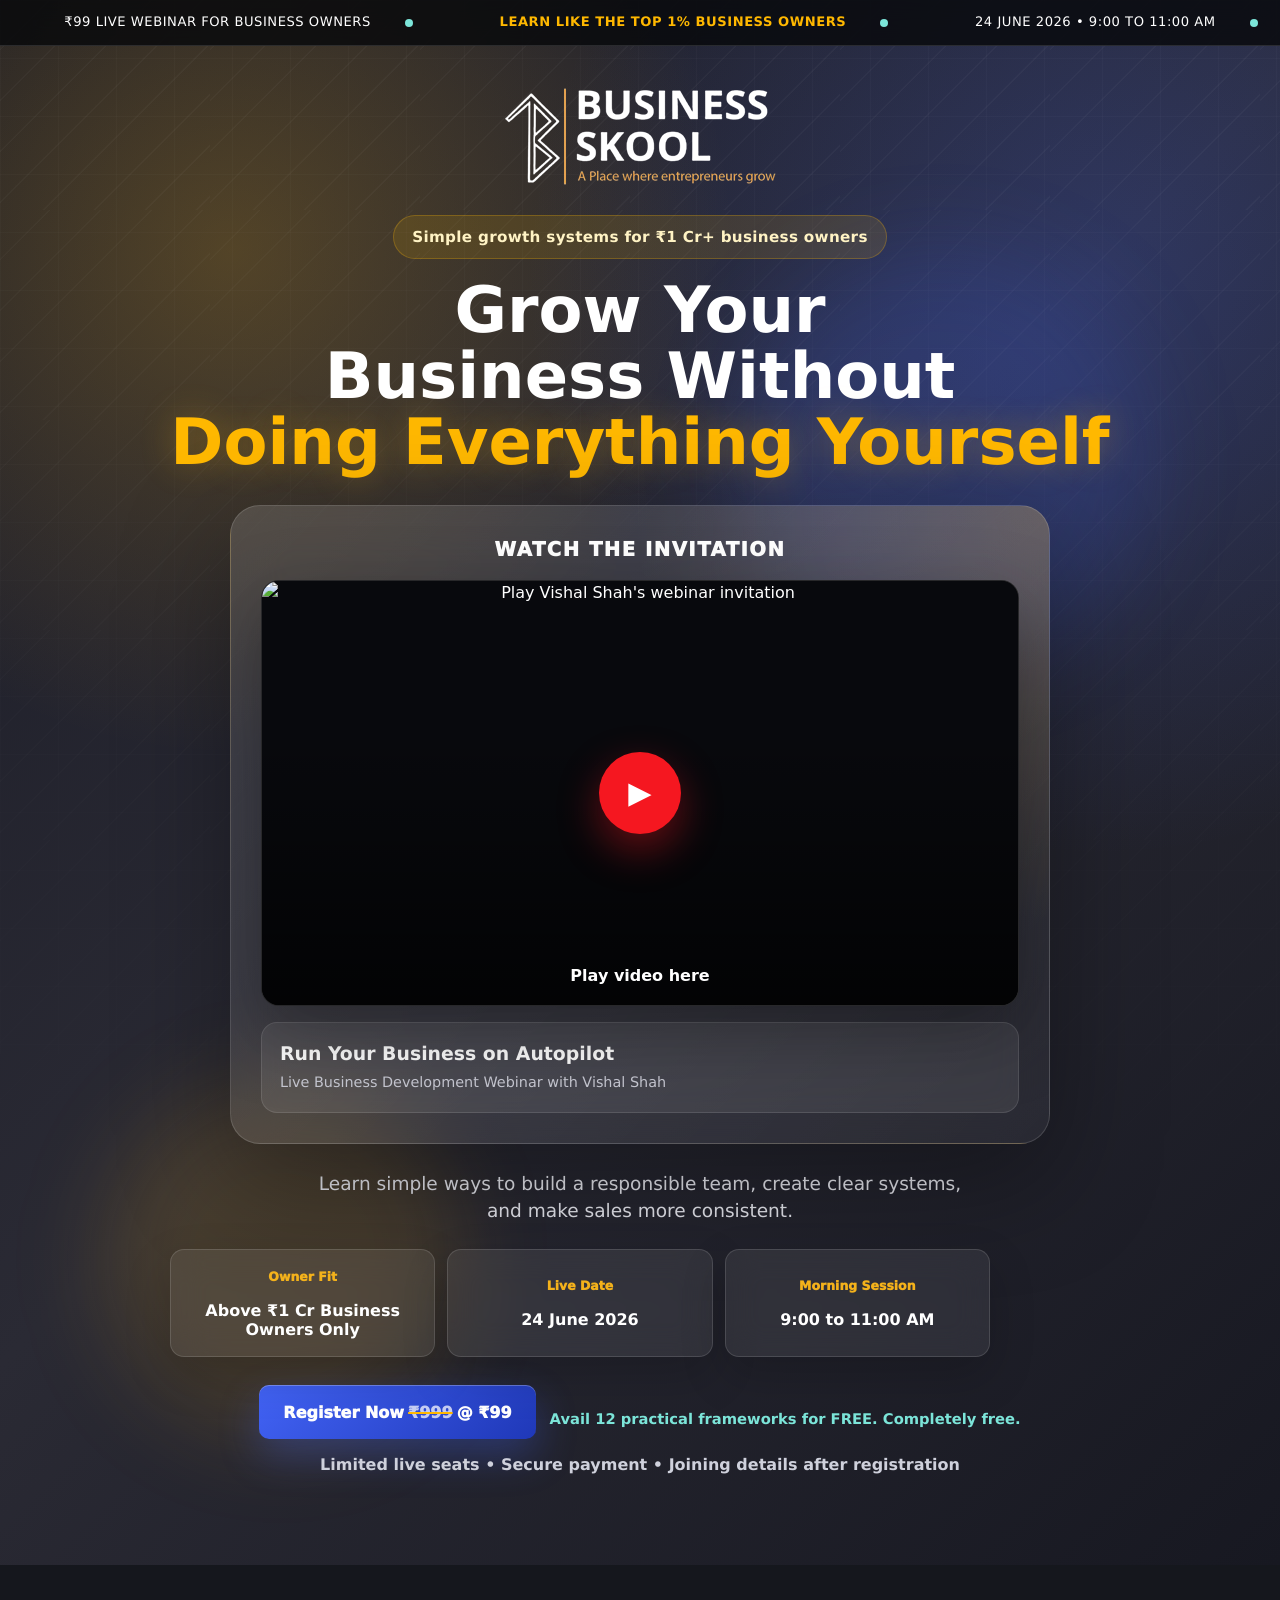
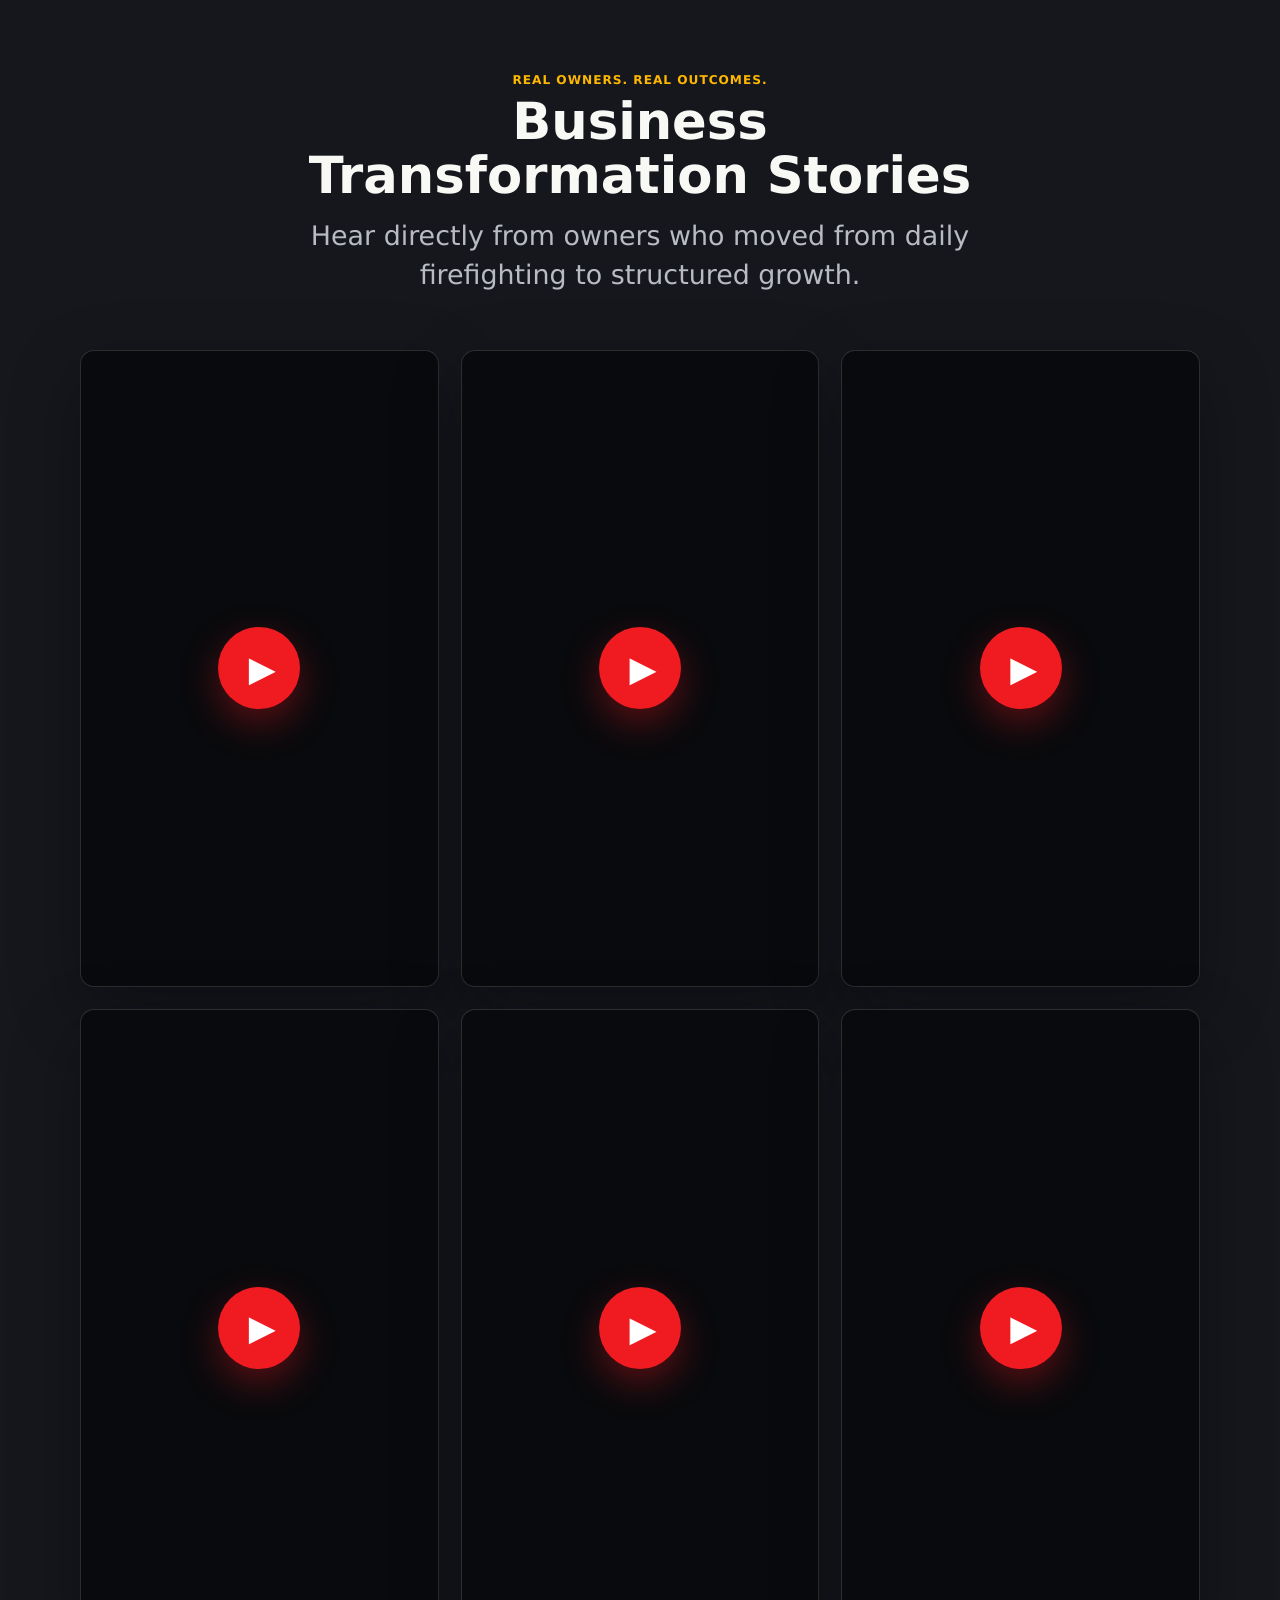
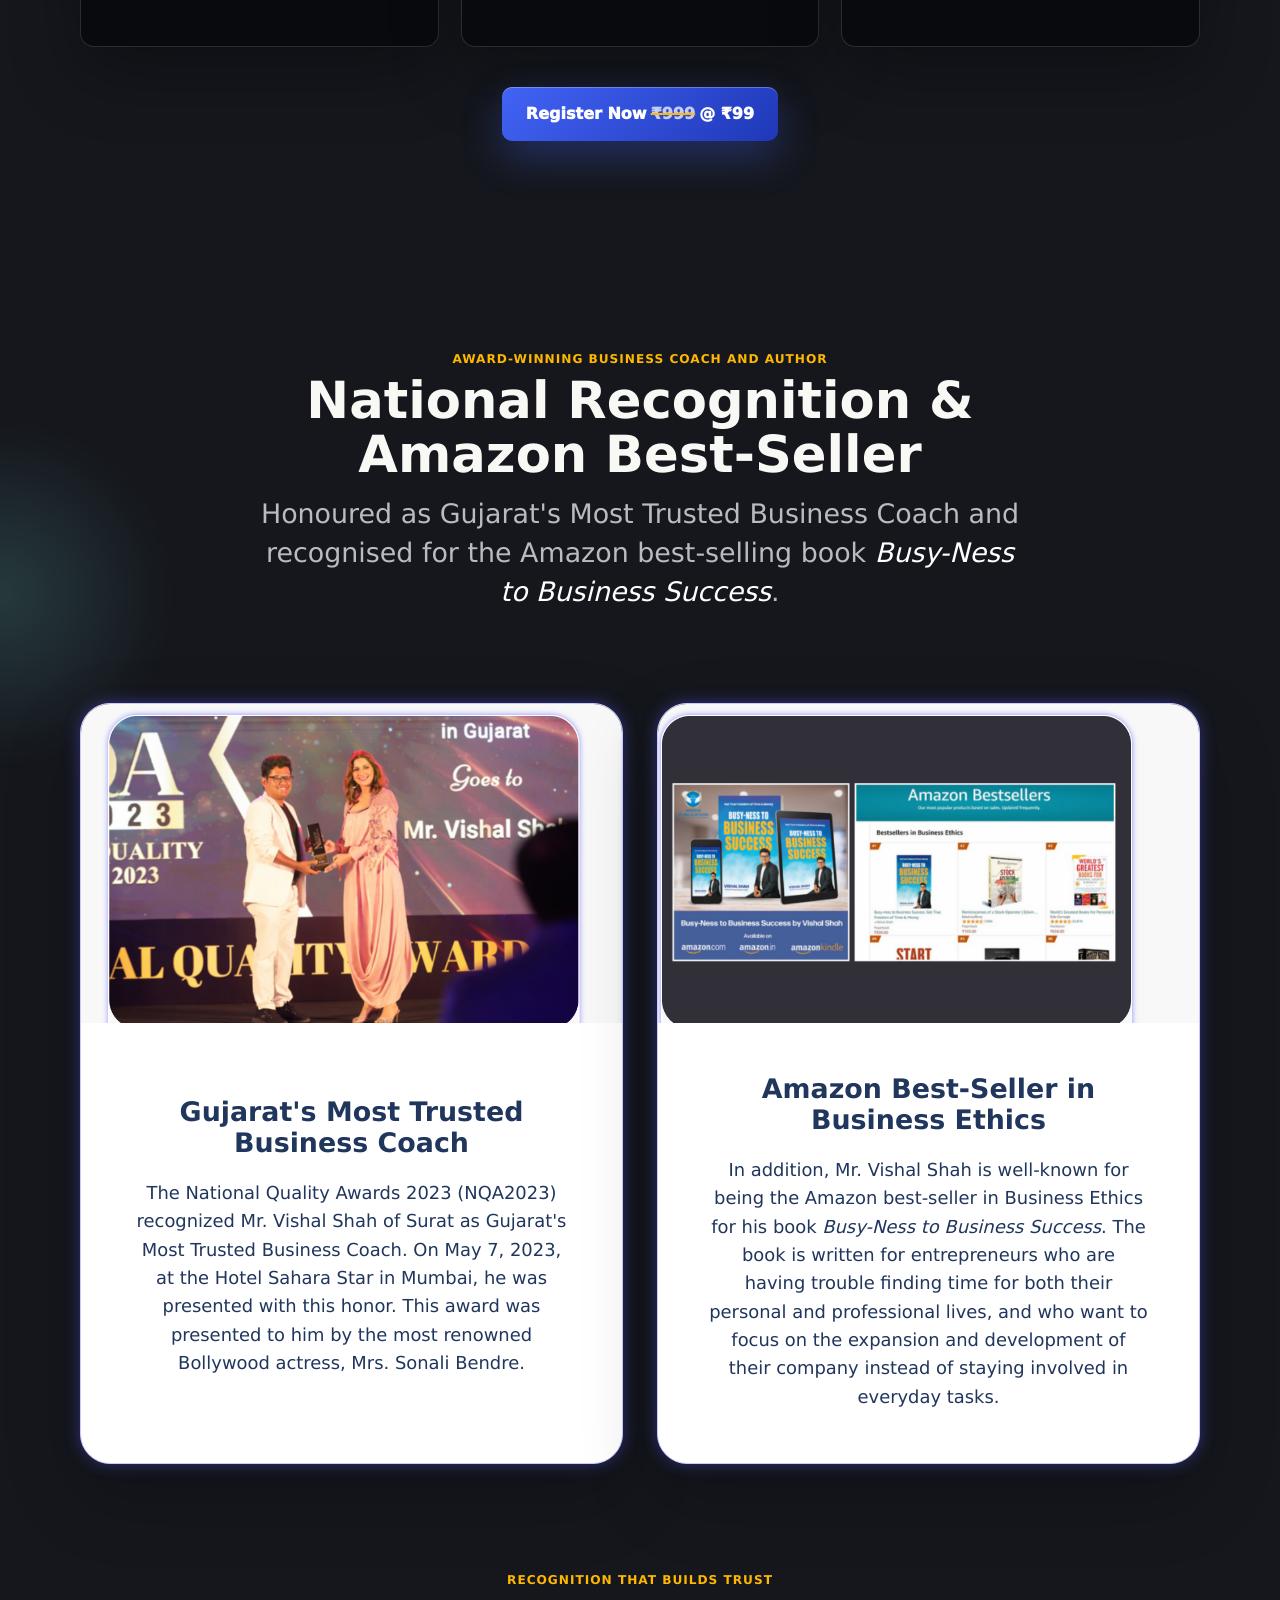
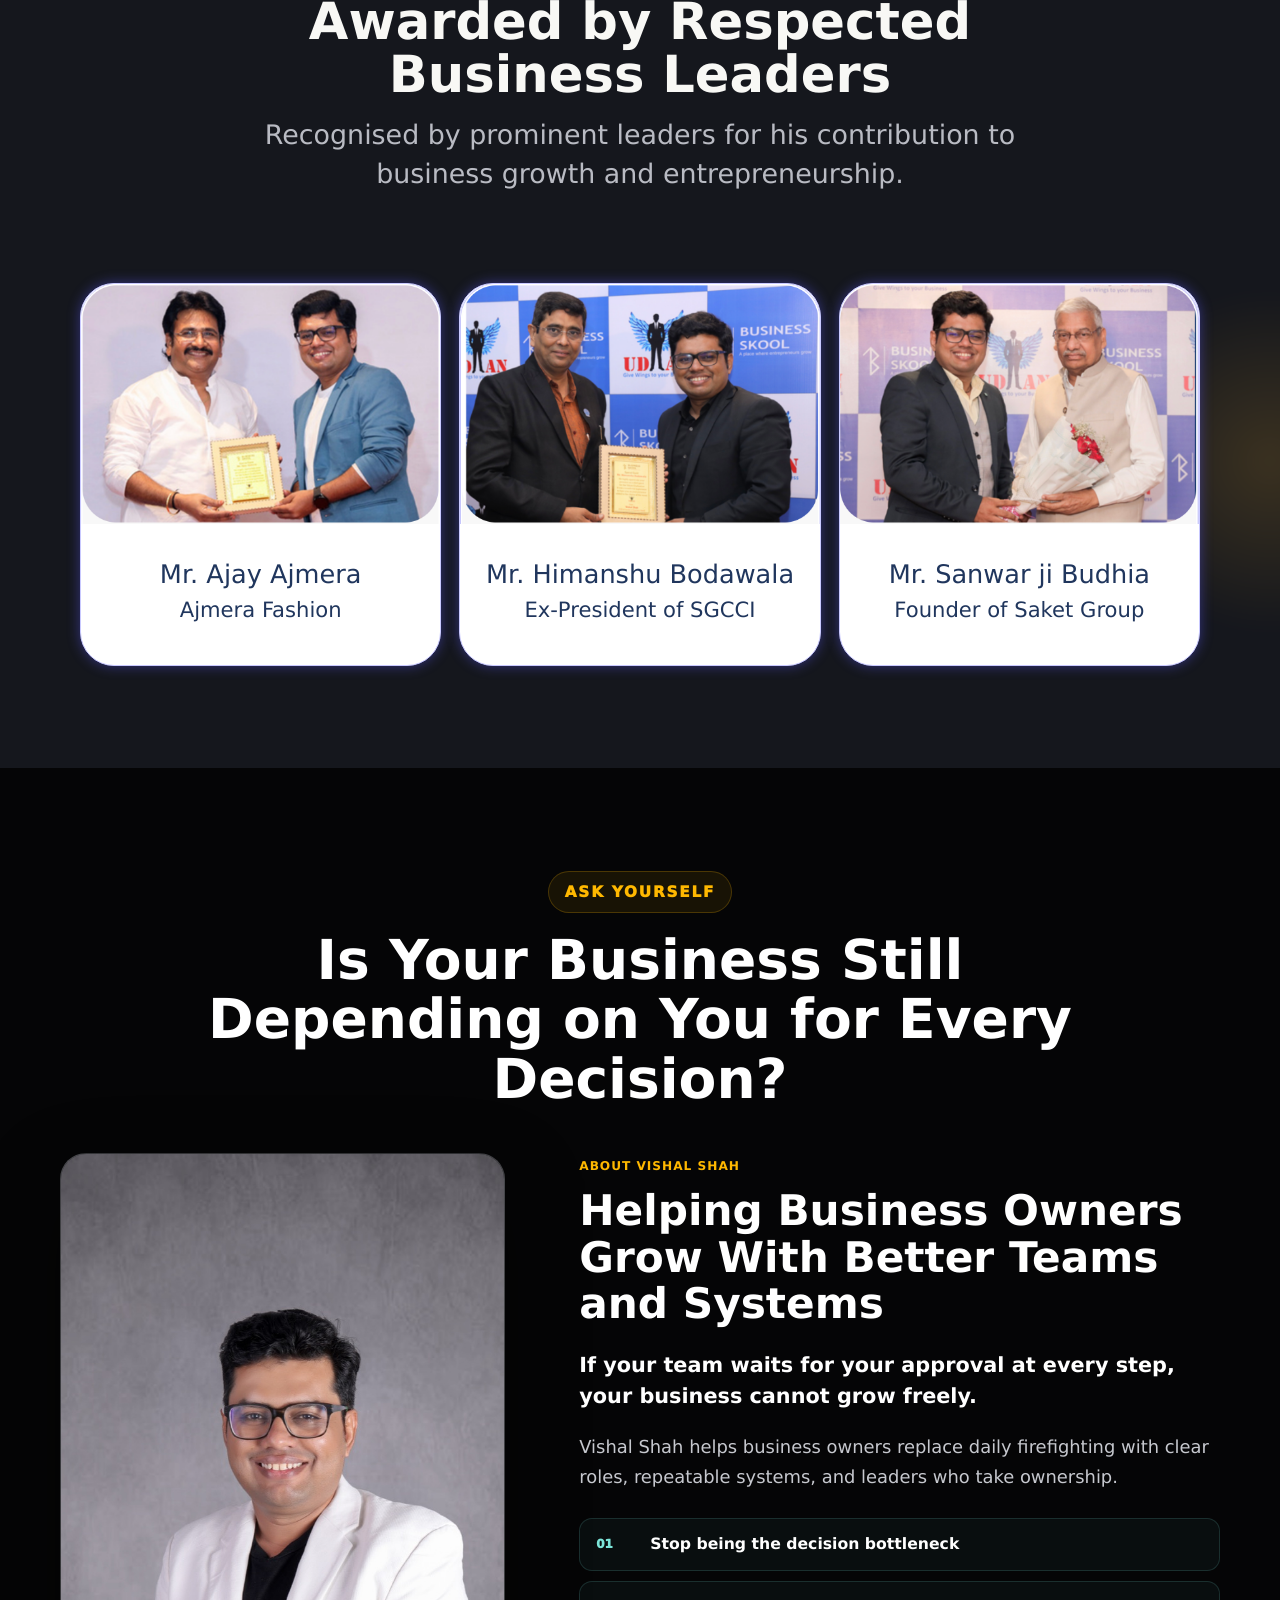
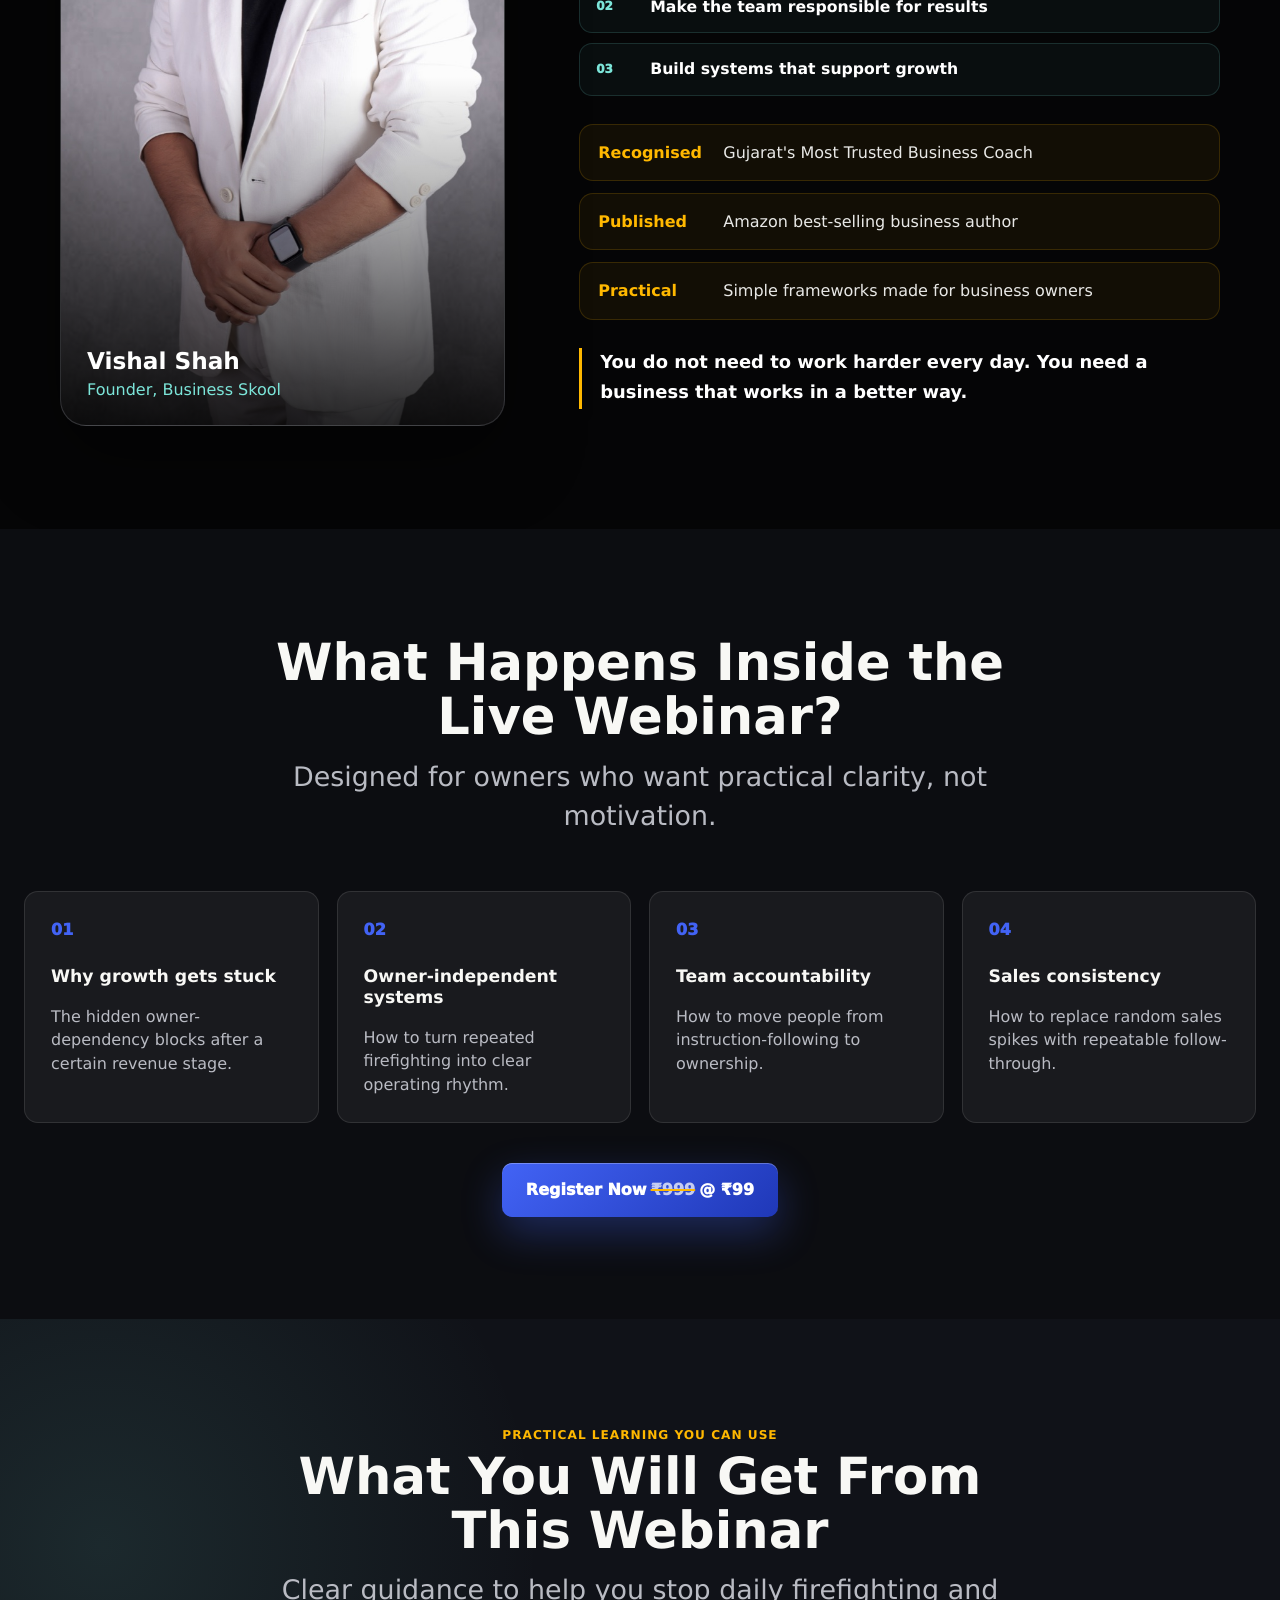
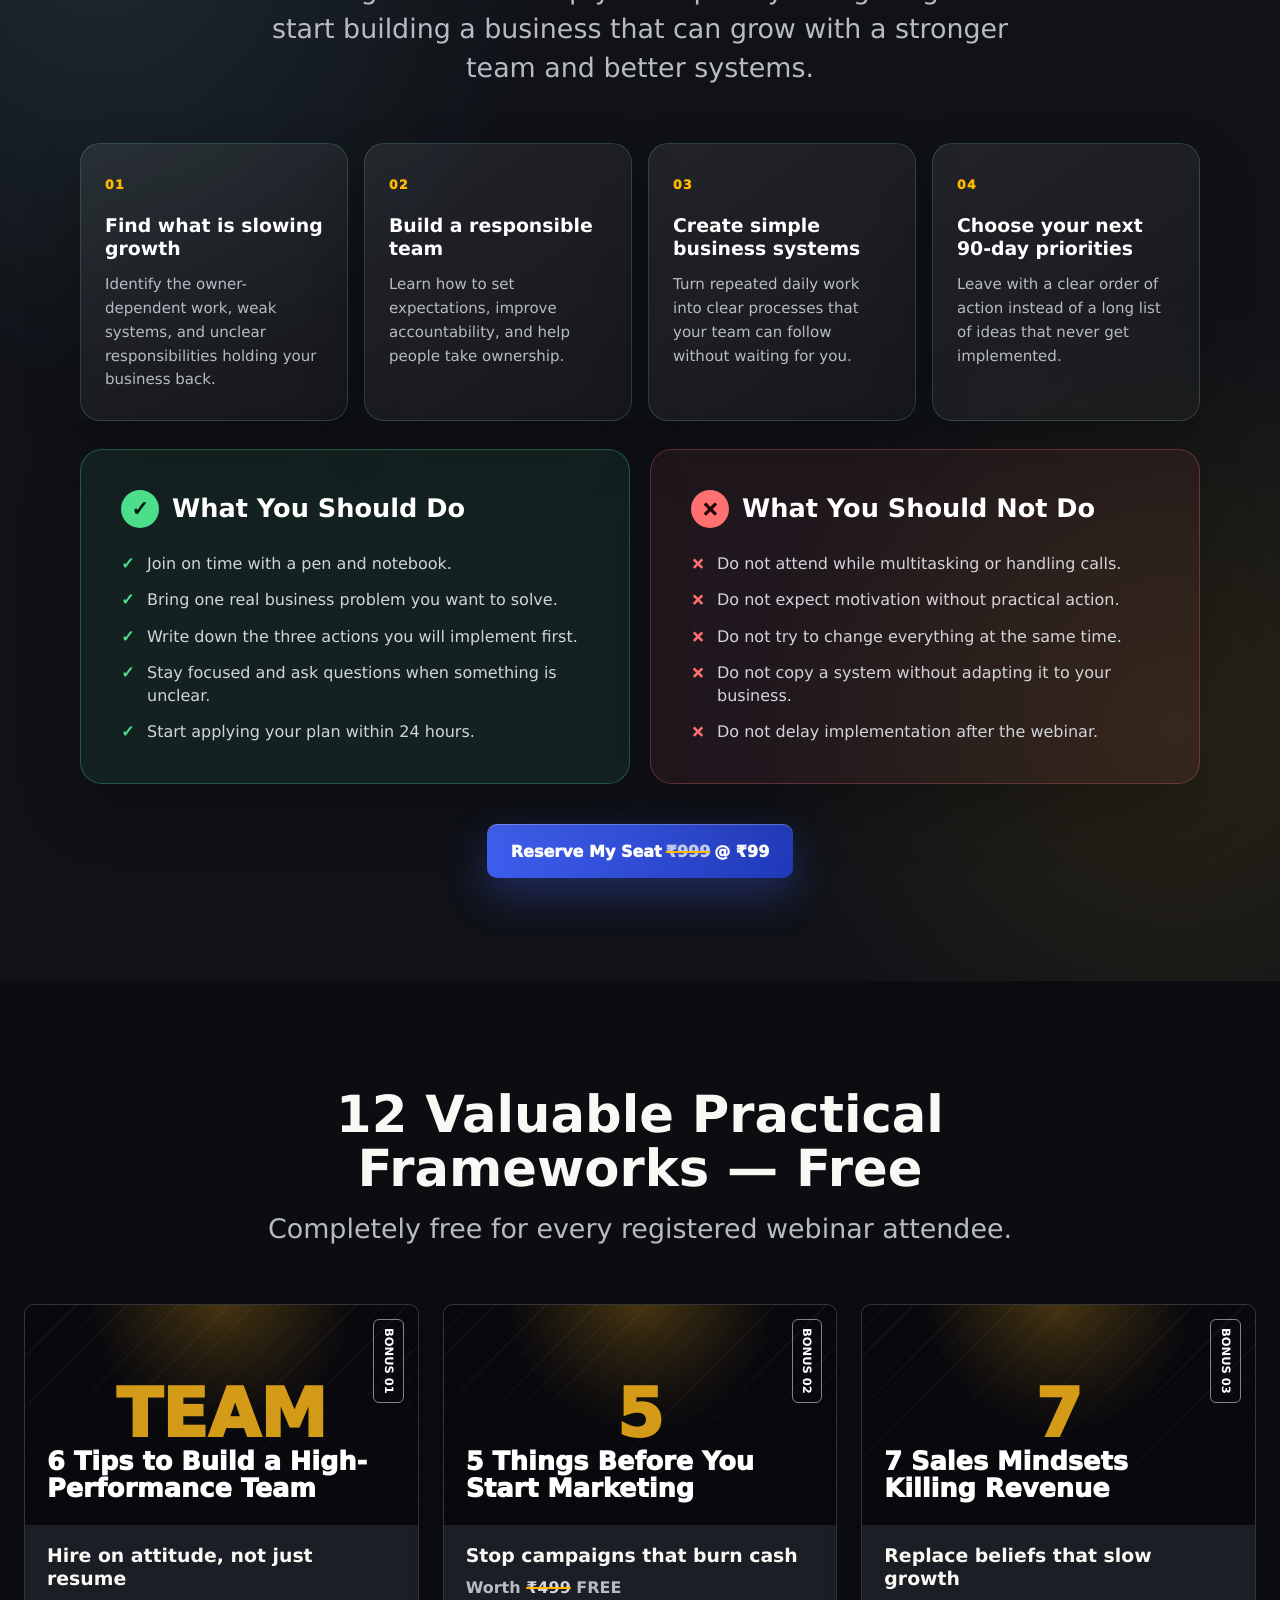
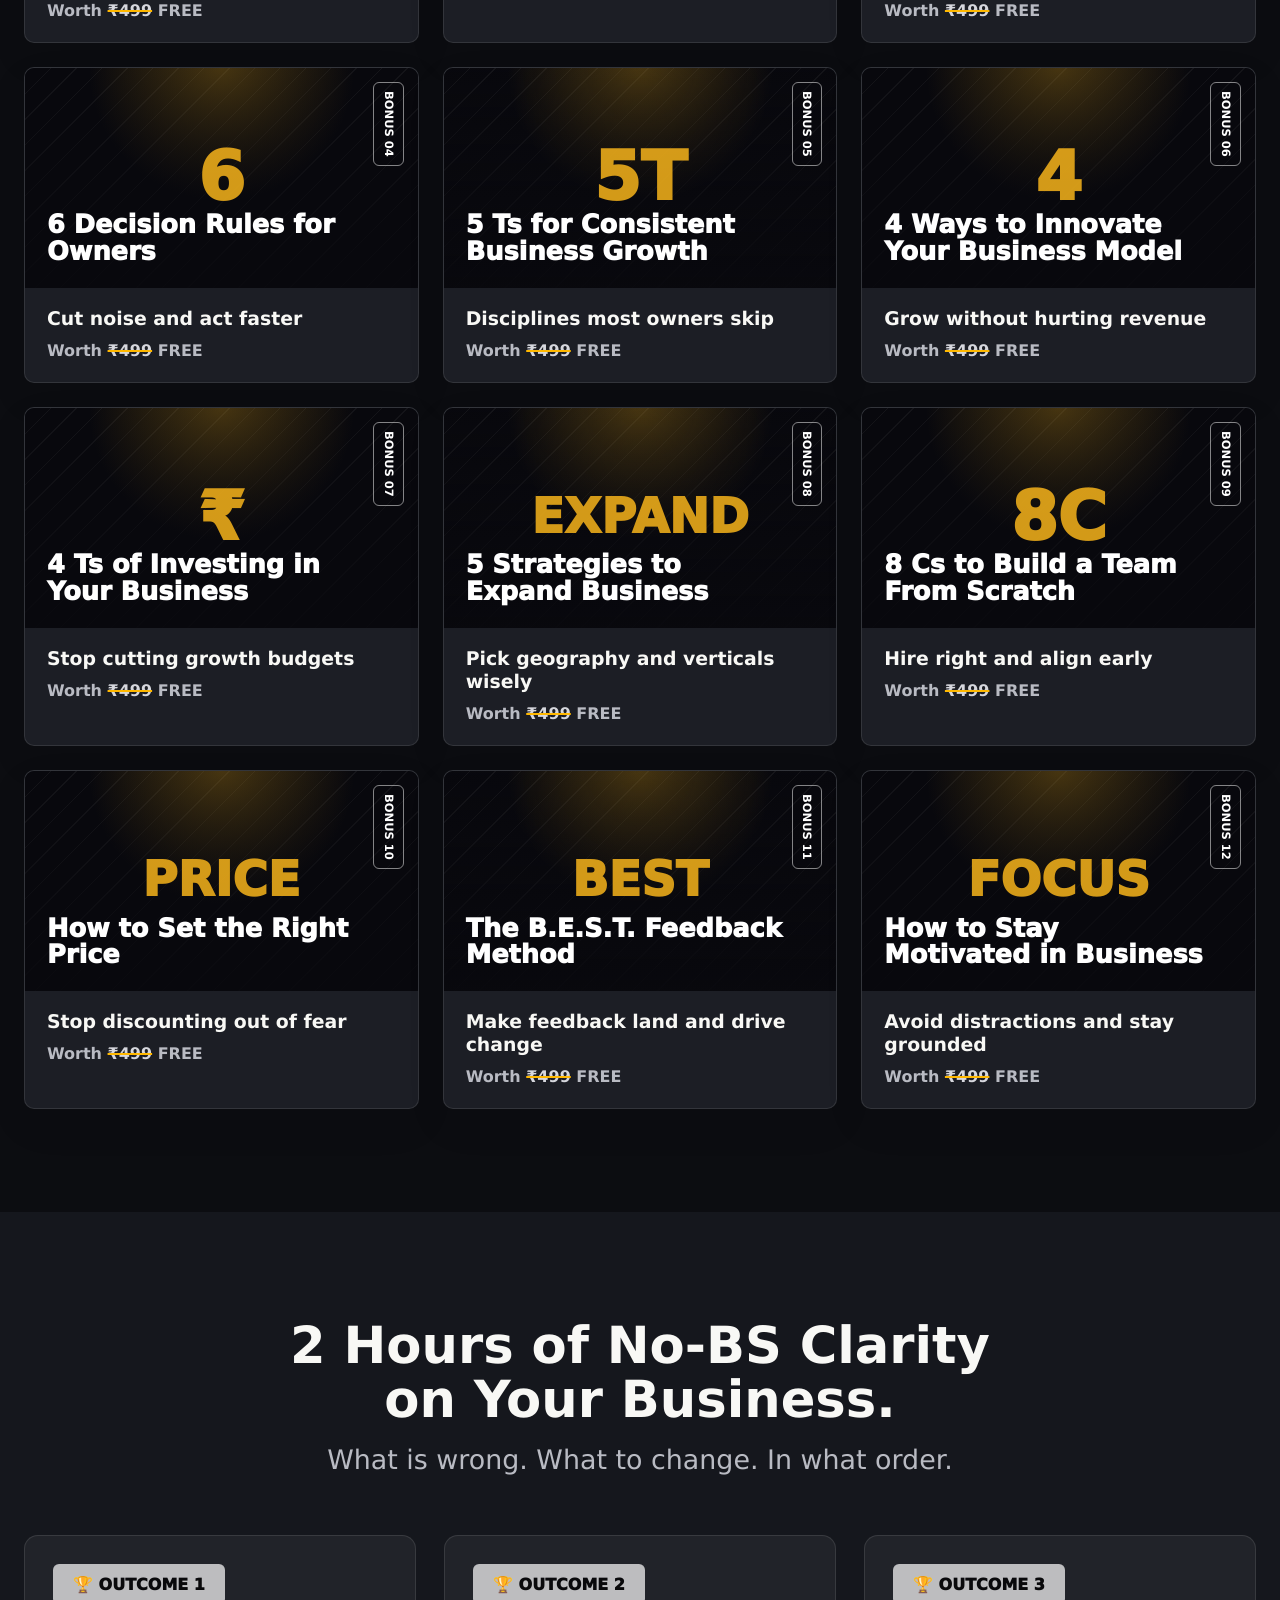
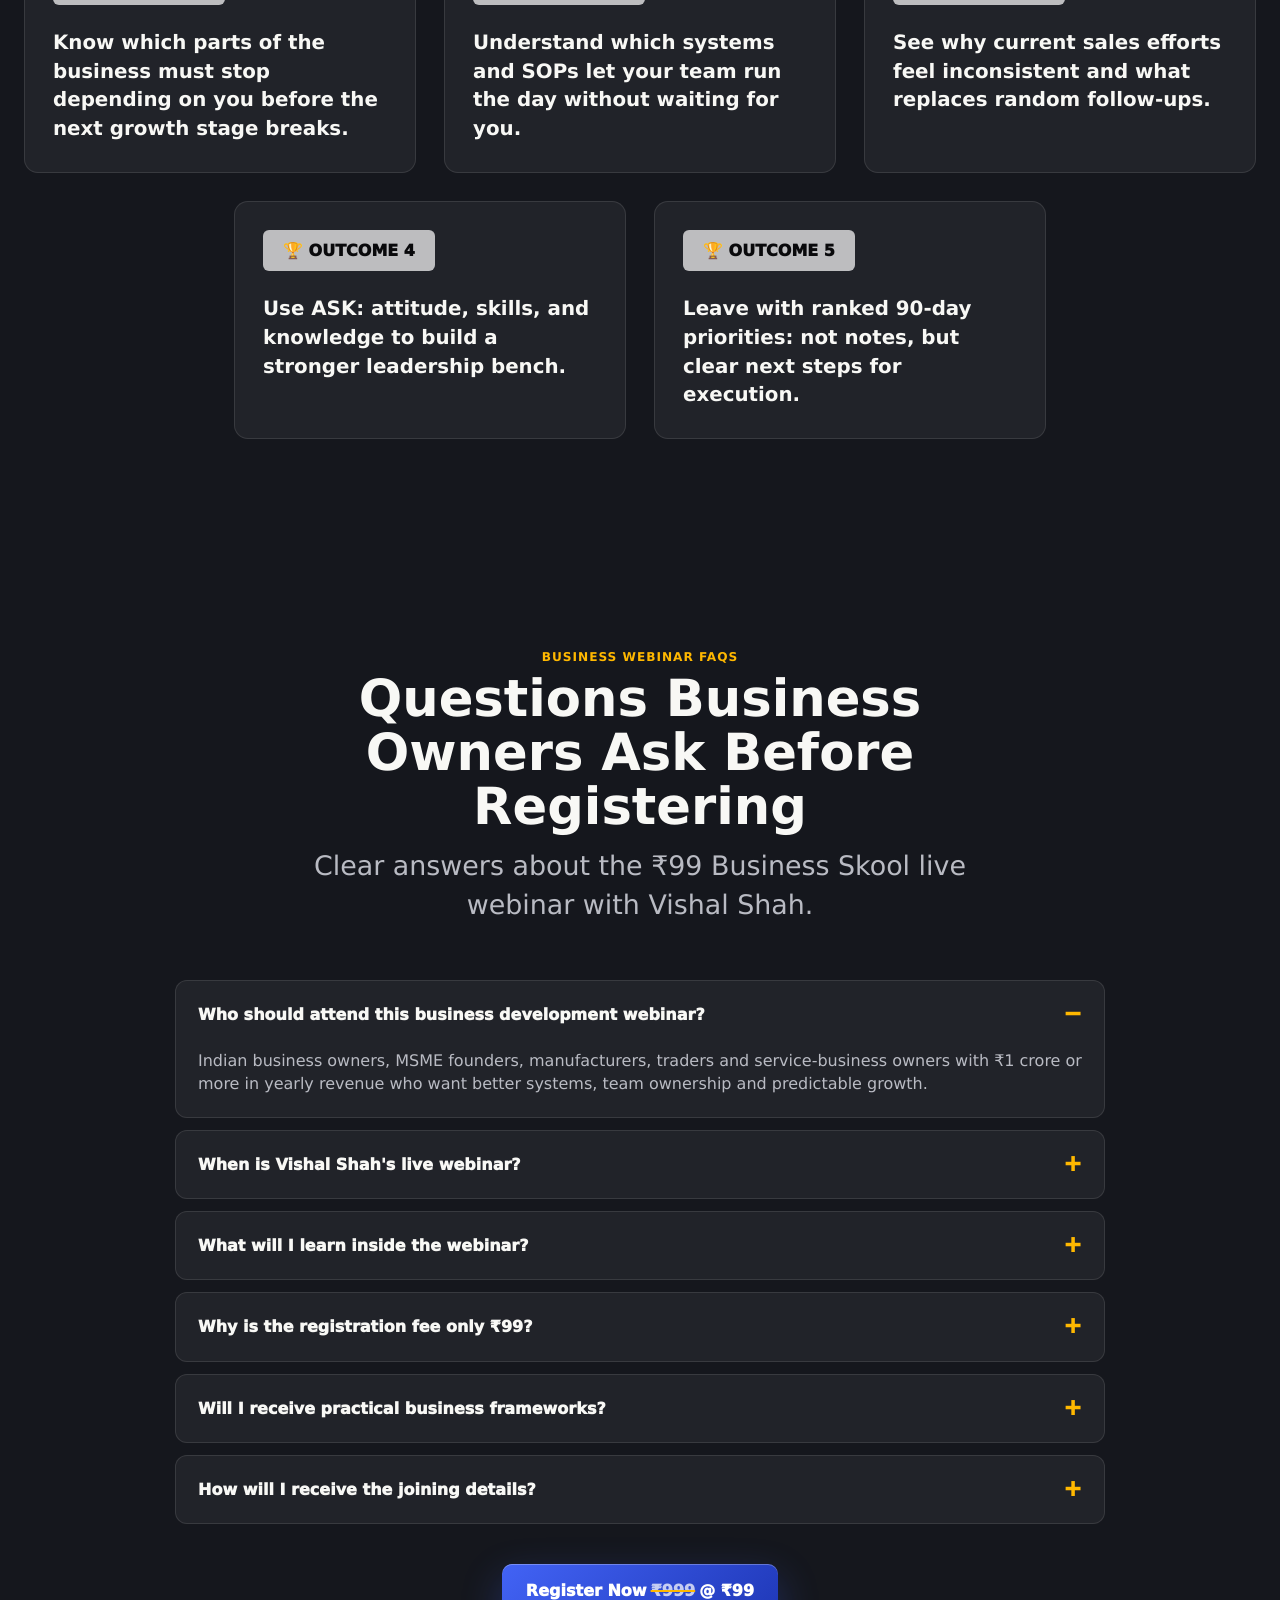
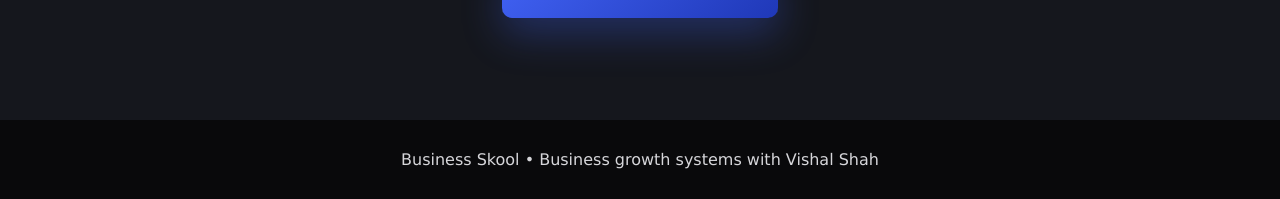
==== commit 72962983: "Add files via upload" ====
--- a/index.html
+++ b/index.html
@@ -24,9 +24,9 @@
     <link rel="apple-touch-icon" href="./assets/business-skool-logo.png" />
     <link rel="preconnect" href="https://www.youtube.com" />
     <link rel="preconnect" href="https://i.ytimg.com" />
-    <link rel="stylesheet" href="./styles.css?v=20260619-6" />
-    <link rel="stylesheet" href="./final-overrides.css?v=20260619-6" />
-    <link rel="stylesheet" href="./content-sections.css?v=20260619-6" />
+    <link rel="stylesheet" href="./styles.css?v=20260619-7" />
+    <link rel="stylesheet" href="./final-overrides.css?v=20260619-7" />
+    <link rel="stylesheet" href="./content-sections.css?v=20260619-7" />
     <!-- Meta Pixel Code -->
     <script>
       !function(f,b,e,v,n,t,s)
@@ -162,7 +162,7 @@
       </section>
 
       <section class="proof-section" aria-labelledby="proof-title">
-        <div class="section-heading center reveal">
+        <div class="leaders-heading section-heading center reveal">
           <span class="section-kicker">Recognition that builds trust</span>
           <h2 id="proof-title">Awarded by Respected Business Leaders</h2>
           <p>Recognised by prominent leaders for his contribution to business growth and entrepreneurship.</p>
@@ -488,8 +488,13 @@
             <div class="about-copy reveal">
               <span class="section-kicker">About Vishal Shah</span>
               <h3>Helping Business Owners Grow With Better Teams and Systems</h3>
-              <p>Vishal Shah works with entrepreneurs who are tired of handling every task, solving every problem, and making every decision themselves.</p>
-              <p>His practical approach helps business owners build clear systems, improve team responsibility, and create steady growth without constant firefighting.</p>
+              <p class="about-lead">If your team waits for your approval at every step, your business cannot grow freely.</p>
+              <p>Vishal Shah helps business owners replace daily firefighting with clear roles, repeatable systems, and leaders who take ownership.</p>
+              <div class="about-direct-points">
+                <article><span>01</span><strong>Stop being the decision bottleneck</strong></article>
+                <article><span>02</span><strong>Make the team responsible for results</strong></article>
+                <article><span>03</span><strong>Build systems that support growth</strong></article>
+              </div>
               <div class="about-proof-list">
                 <article><strong>Recognised</strong><span>Gujarat's Most Trusted Business Coach</span></article>
                 <article><strong>Published</strong><span>Amazon best-selling business author</span></article>
--- a/final-overrides.css
+++ b/final-overrides.css
@@ -132,6 +132,16 @@
   line-height: 1.58;
 }
 
+.proof-section {
+  display: flex;
+  flex-direction: column;
+}
+
+.proof-section .recognition-heading { order: 1; margin-top: 0; }
+.proof-section .authority-card-grid { order: 2; }
+.proof-section .leaders-heading { order: 3; margin-top: clamp(72px, 8vw, 112px); }
+.proof-section .client-proof-row { order: 4; }
+
 .story-card.video-launch {
   position: relative;
   display: block;
--- a/content-sections.css
+++ b/content-sections.css
@@ -2,8 +2,8 @@
 .hero { order: 1; }
 .stories-section { order: 2; }
 .proof-section { order: 3; }
-.agenda-section { order: 4; }
-.about-section { order: 5; }
+.about-section { order: 4; }
+.agenda-section { order: 5; }
 .webinar-guidance-section { order: 6; }
 .frameworks-section { order: 7; }
 .outcomes-section { order: 8; }
@@ -133,6 +133,8 @@
   width: min(100%, 1120px) !important;
   padding: 0 !important;
   overflow: visible !important;
+  margin: 38px auto 0 !important;
+  justify-content: center !important;
 }
 
 .story-card {
@@ -216,7 +218,7 @@
 
 .about-shell { position: relative; z-index: 1; width: min(100%, 1160px); margin: 0 auto; }
 .about-intro { margin-bottom: 44px; text-align: center; }
-.about-intro > span { display: block; margin-bottom: 16px; color: var(--accent); font-family: Georgia, serif; font-size: clamp(2.2rem, 5vw, 4.2rem); font-weight: 700; }
+.about-intro > span { display: inline-flex; margin-bottom: 18px; padding: 9px 16px; border: 1px solid rgba(255,184,0,0.22); border-radius: 999px; color: var(--accent); background: rgba(255,184,0,0.08); font-family: inherit; font-size: clamp(0.78rem, 1.4vw, 0.95rem); font-weight: 950; letter-spacing: 0.12em; text-transform: uppercase; }
 .about-intro h2 { max-width: 900px; margin: 0 auto; color: #fff; font-size: clamp(2rem, 4.3vw, 4rem); line-height: 1.08; }
 .about-intro h2::first-letter { color: #fff; }
 
@@ -242,6 +244,11 @@
 .about-copy { align-self: center; }
 .about-copy h3 { max-width: 700px; margin: 12px 0 22px; color: #fff; font-size: clamp(1.8rem, 3.3vw, 3rem); line-height: 1.1; }
 .about-copy > p { color: #c6c8ce; font-size: clamp(1rem, 1.45vw, 1.12rem); line-height: 1.7; }
+.about-copy .about-lead { color: #fff; font-size: clamp(1.1rem, 1.8vw, 1.3rem); font-weight: 800; line-height: 1.5; }
+.about-direct-points { display: grid; gap: 10px; margin: 24px 0; }
+.about-direct-points article { display: grid; grid-template-columns: 42px 1fr; align-items: center; gap: 12px; padding: 14px 16px; border: 1px solid rgba(124,229,217,0.15); border-radius: 13px; background: rgba(124,229,217,0.045); }
+.about-direct-points span { color: var(--accent-cool); font-size: 0.75rem; font-weight: 950; }
+.about-direct-points strong { color: #fff; font-size: 0.98rem; }
 .about-proof-list { display: grid; gap: 12px; margin: 28px 0; }
 .about-proof-list article { display: grid; grid-template-columns: 110px 1fr; gap: 15px; padding: 16px 18px; border: 1px solid rgba(255,184,0,0.16); border-radius: 14px; background: rgba(255,184,0,0.055); }
 .about-proof-list strong { color: var(--accent); }
@@ -260,8 +267,8 @@
   .ticker-track { min-width: 240%; animation-duration: 22s; }
   .ticker-group { min-width: 120vw; }
   .ticker-group span, .ticker-group b { padding-inline: 24px; }
-  .story-rail { grid-template-columns: 1fr !important; gap: 18px !important; }
-  .story-card { aspect-ratio: 9 / 16; }
+  .story-rail { grid-template-columns: repeat(2, minmax(0, 1fr)) !important; gap: 10px !important; margin-top: 24px !important; }
+  .story-card { aspect-ratio: 9 / 16; border-radius: 14px !important; }
   .hero-growth-kicker { display: flex; width: fit-content; max-width: 100%; padding: 9px 14px; line-height: 1.3; text-align: center; }
   .hero h1 { font-size: clamp(2rem, 10.5vw, 3rem); line-height: 1.06; }
   .hero-card { padding: 13px; }
@@ -271,7 +278,7 @@
   .learning-card { min-height: 0; }
   .action-panel { padding: 26px 22px; }
   .about-intro { margin-bottom: 30px; }
-  .about-intro > span { font-size: 2.35rem; }
+  .about-intro > span { font-size: 0.78rem; }
   .about-intro h2 { font-size: 2.05rem; }
   .about-photo-card { min-height: 470px; border-radius: 20px; }
   .about-photo-card img { min-height: 470px; }
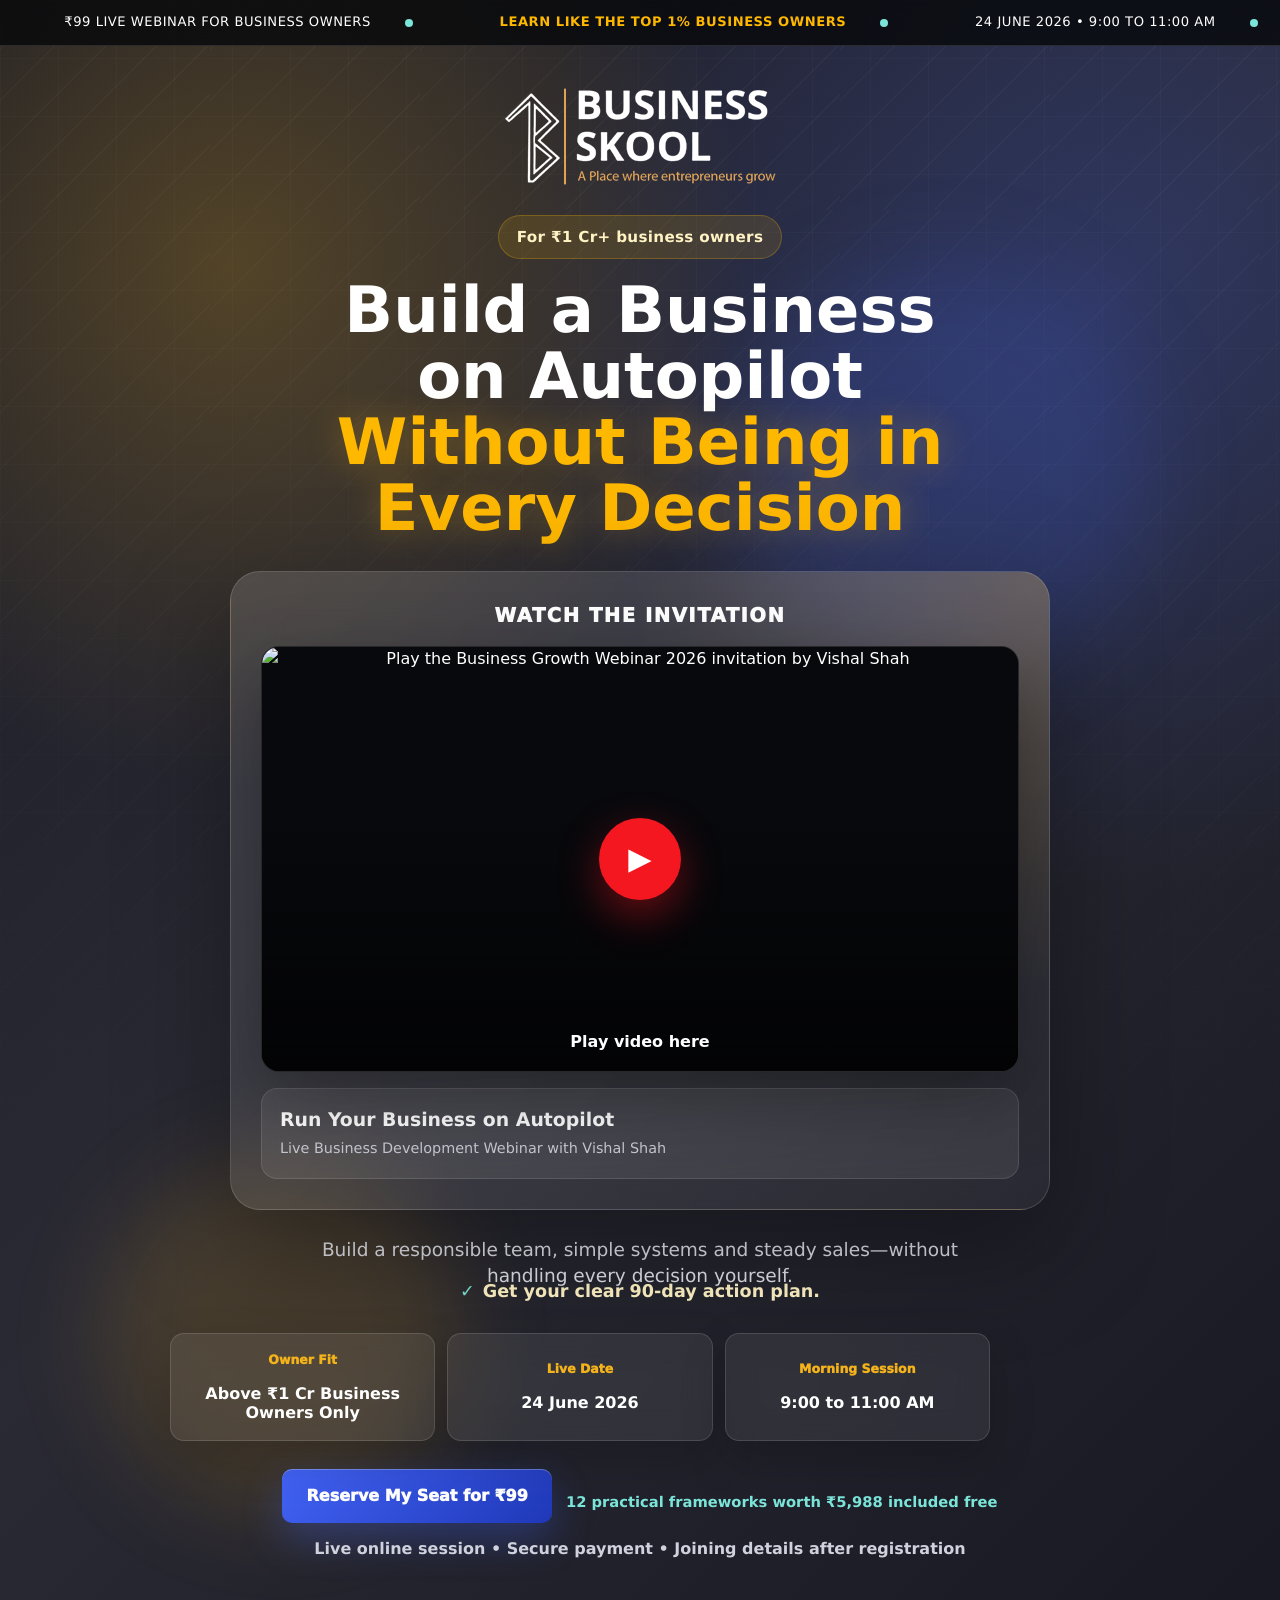
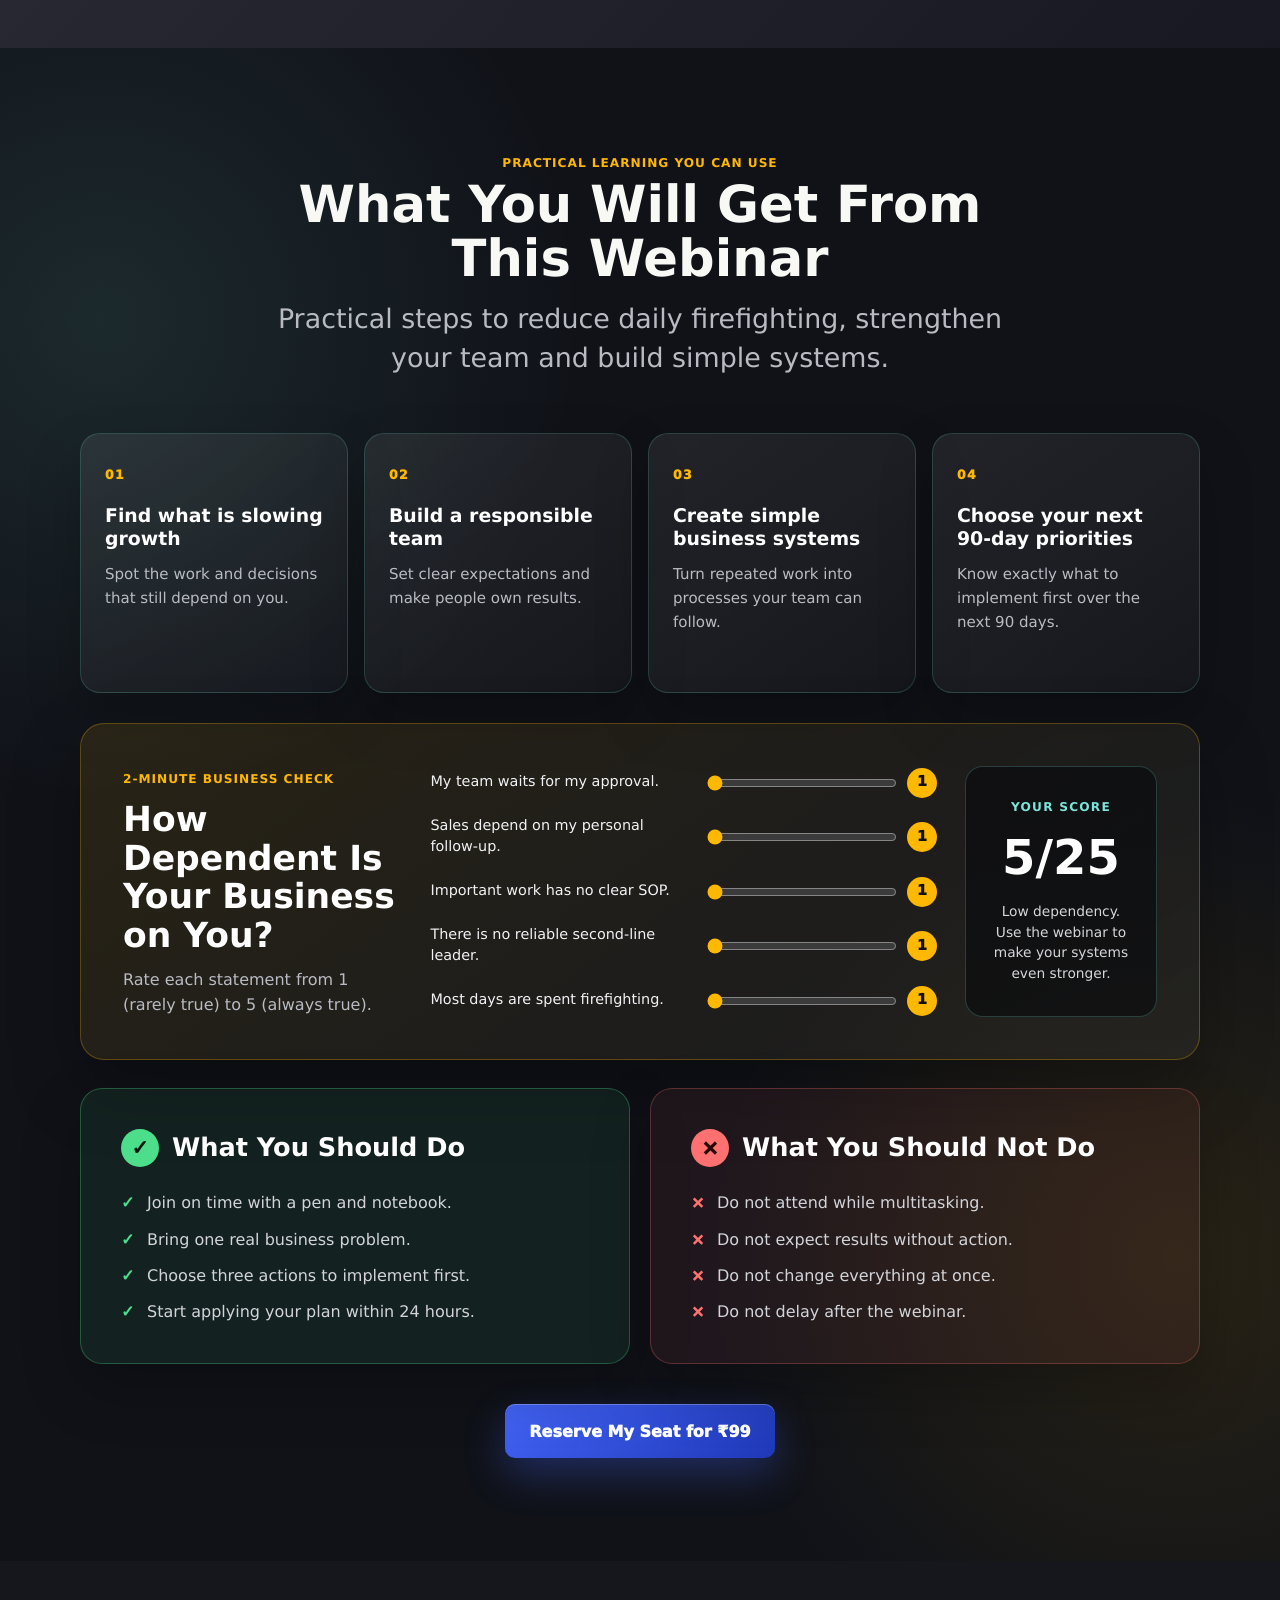
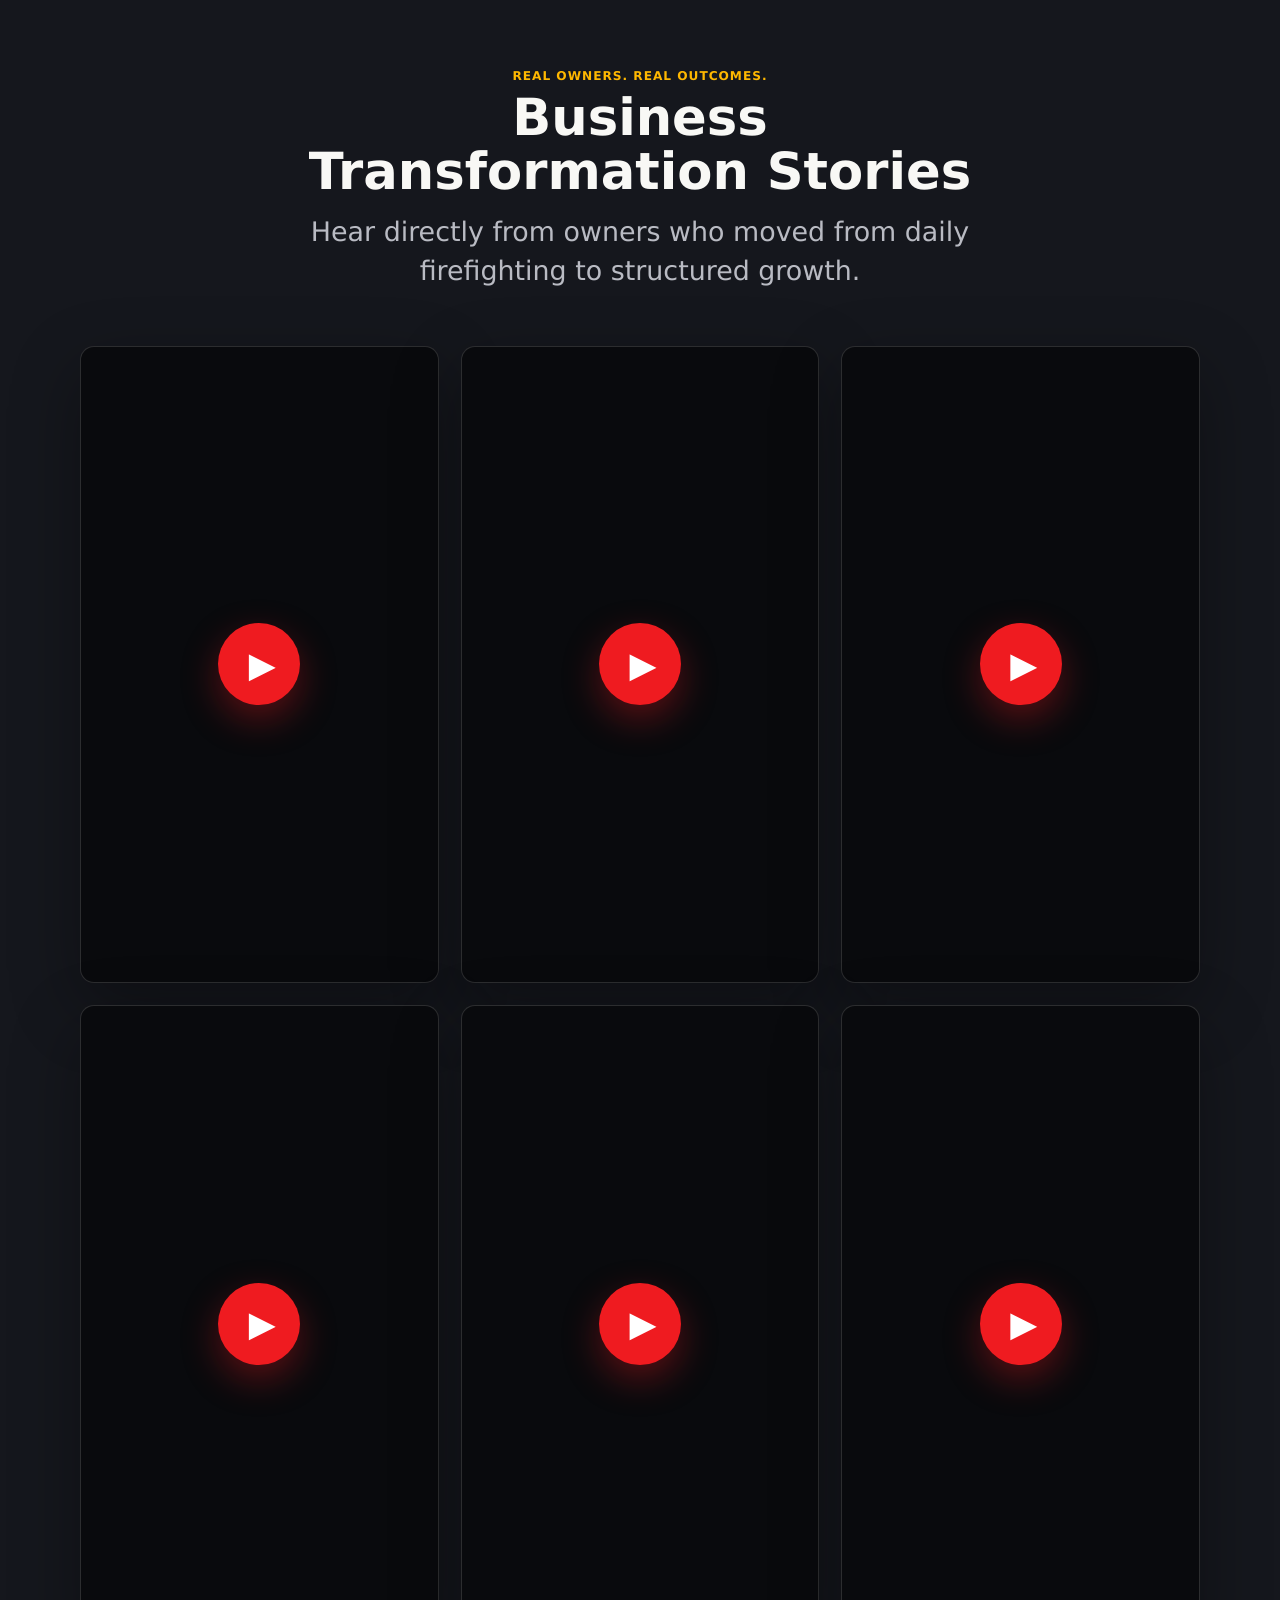
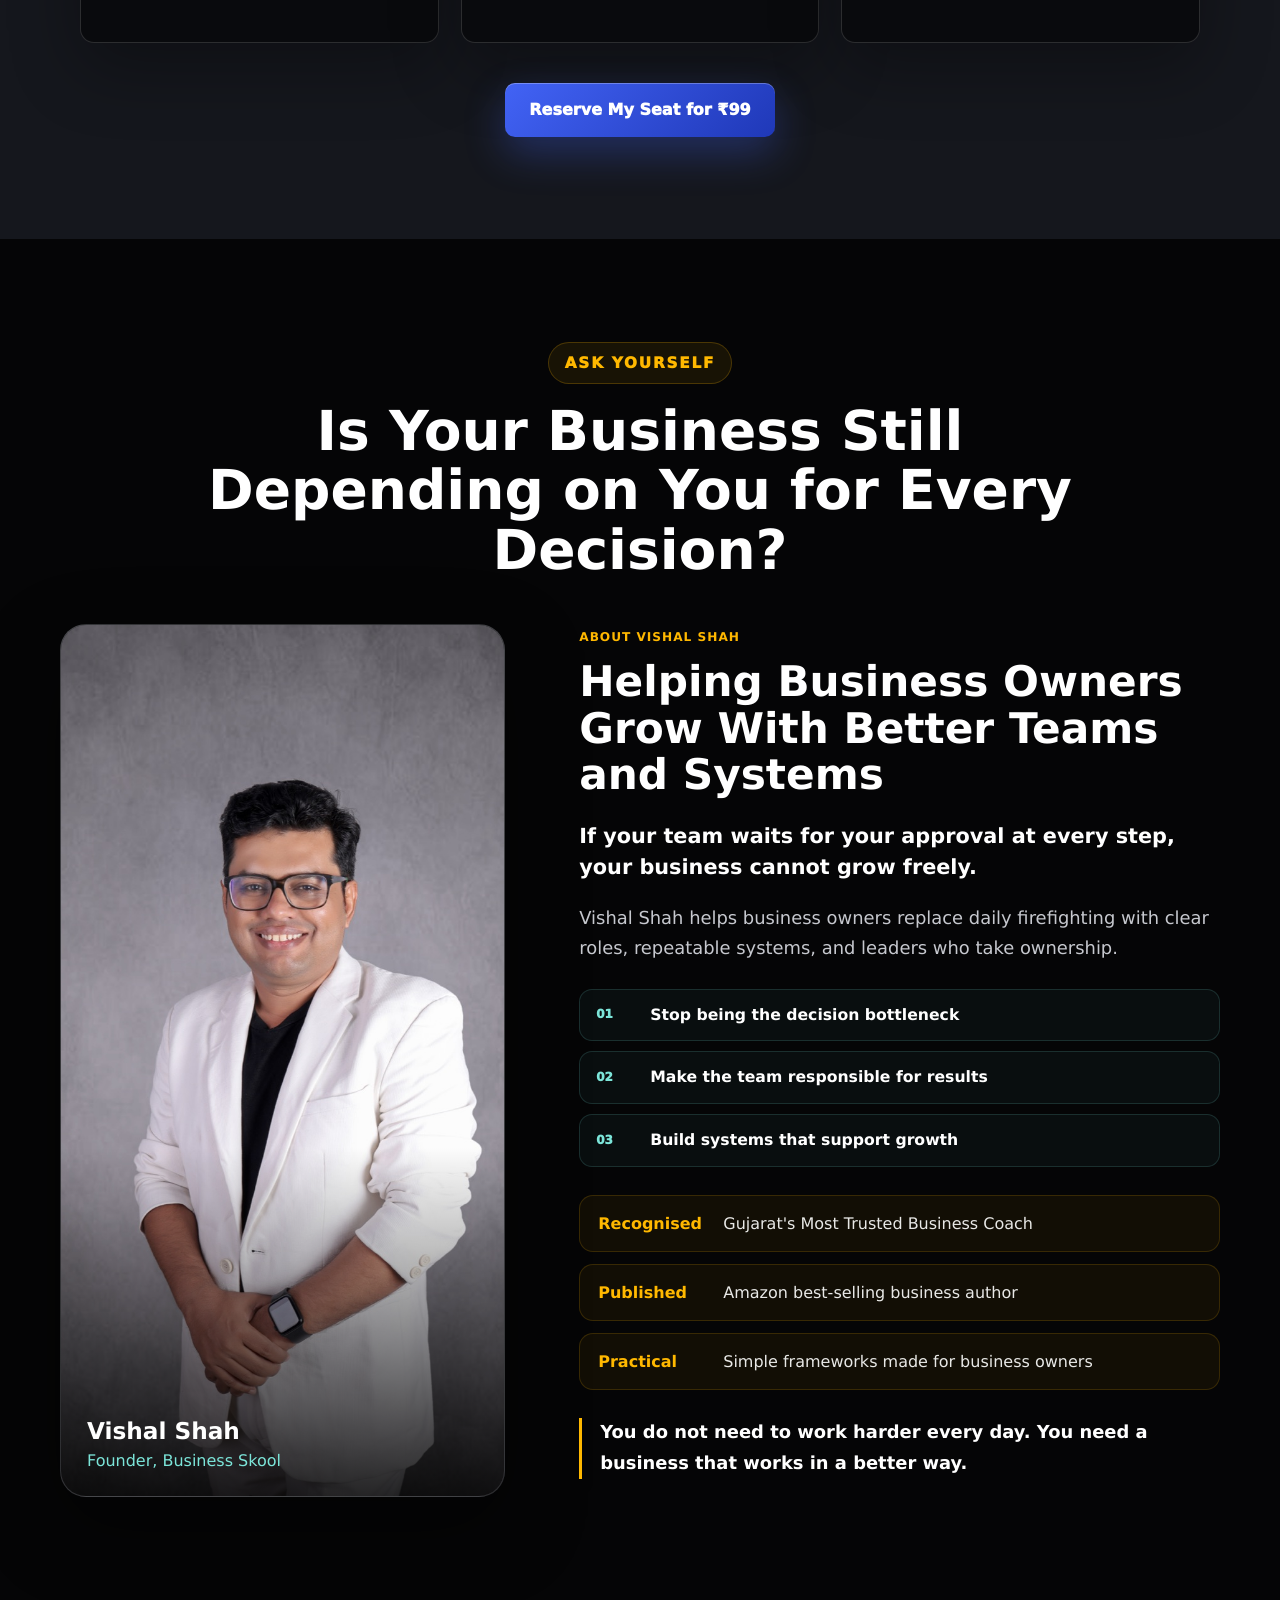
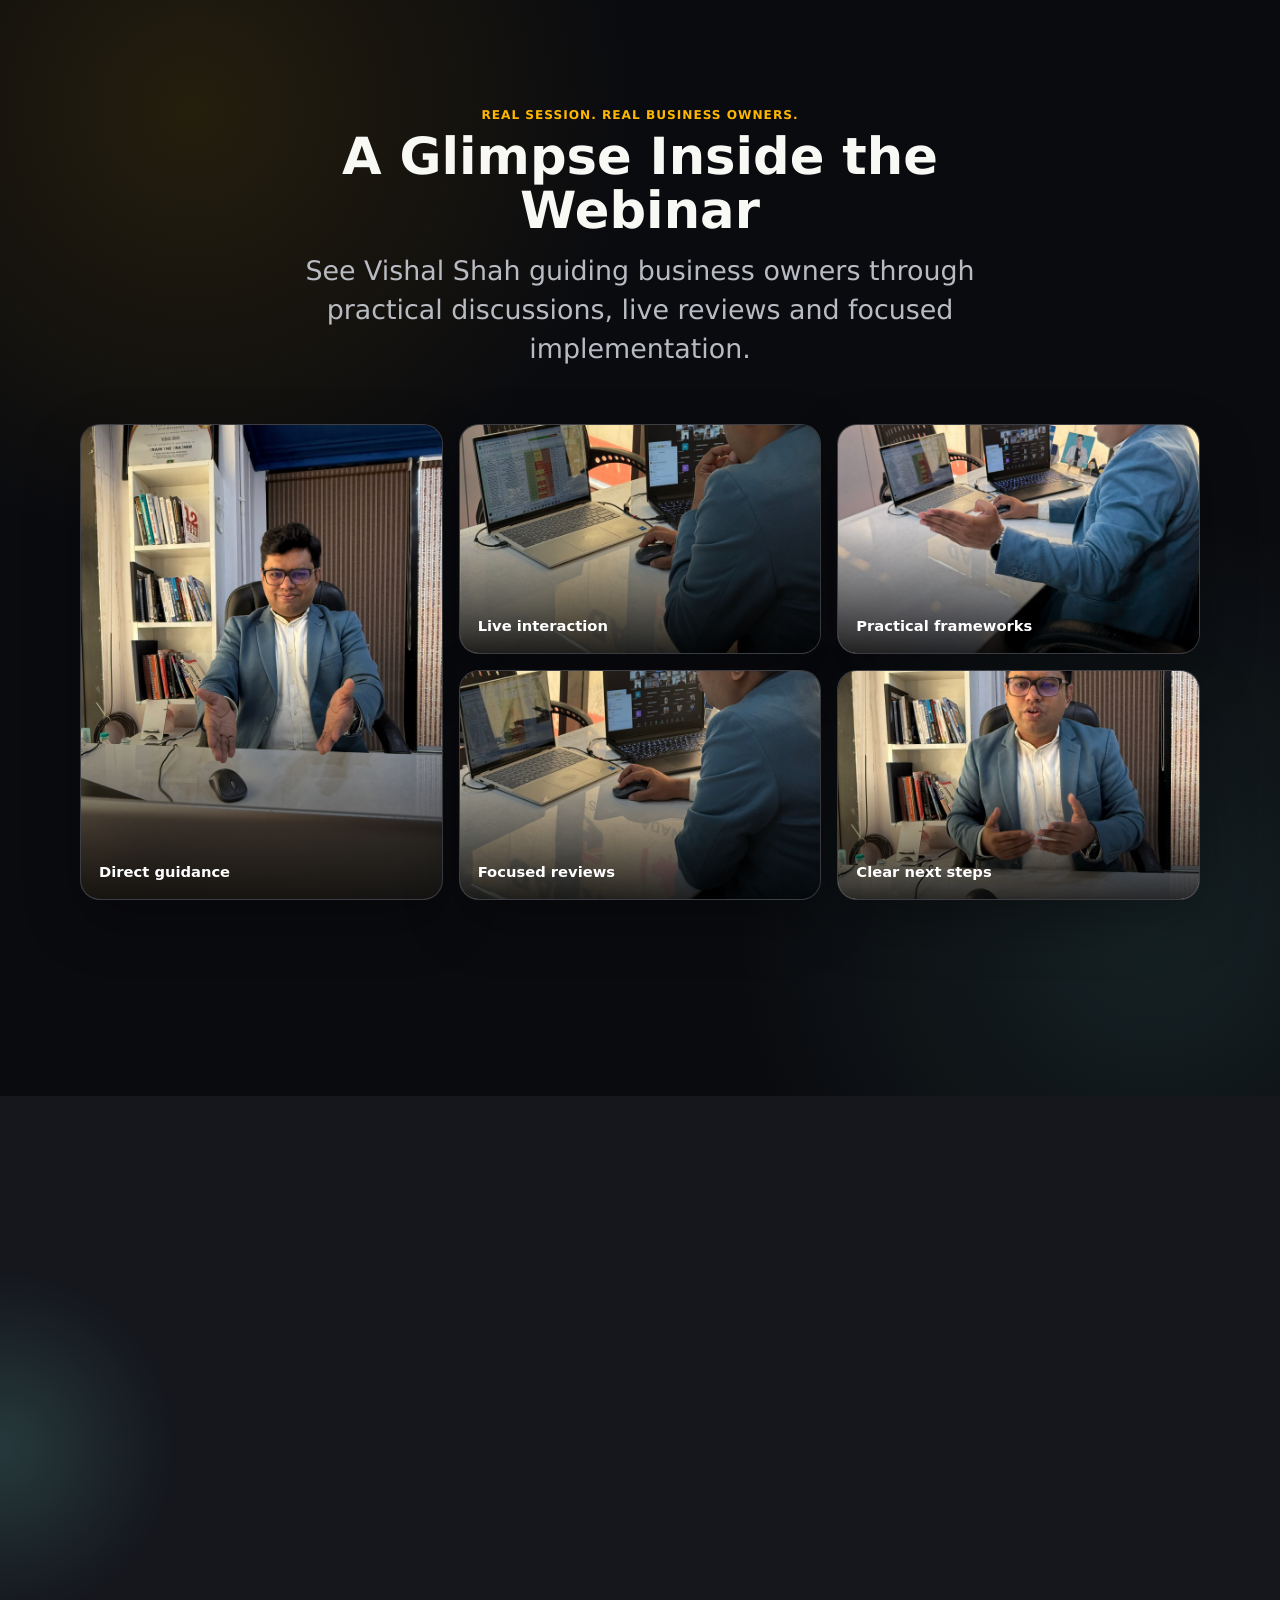
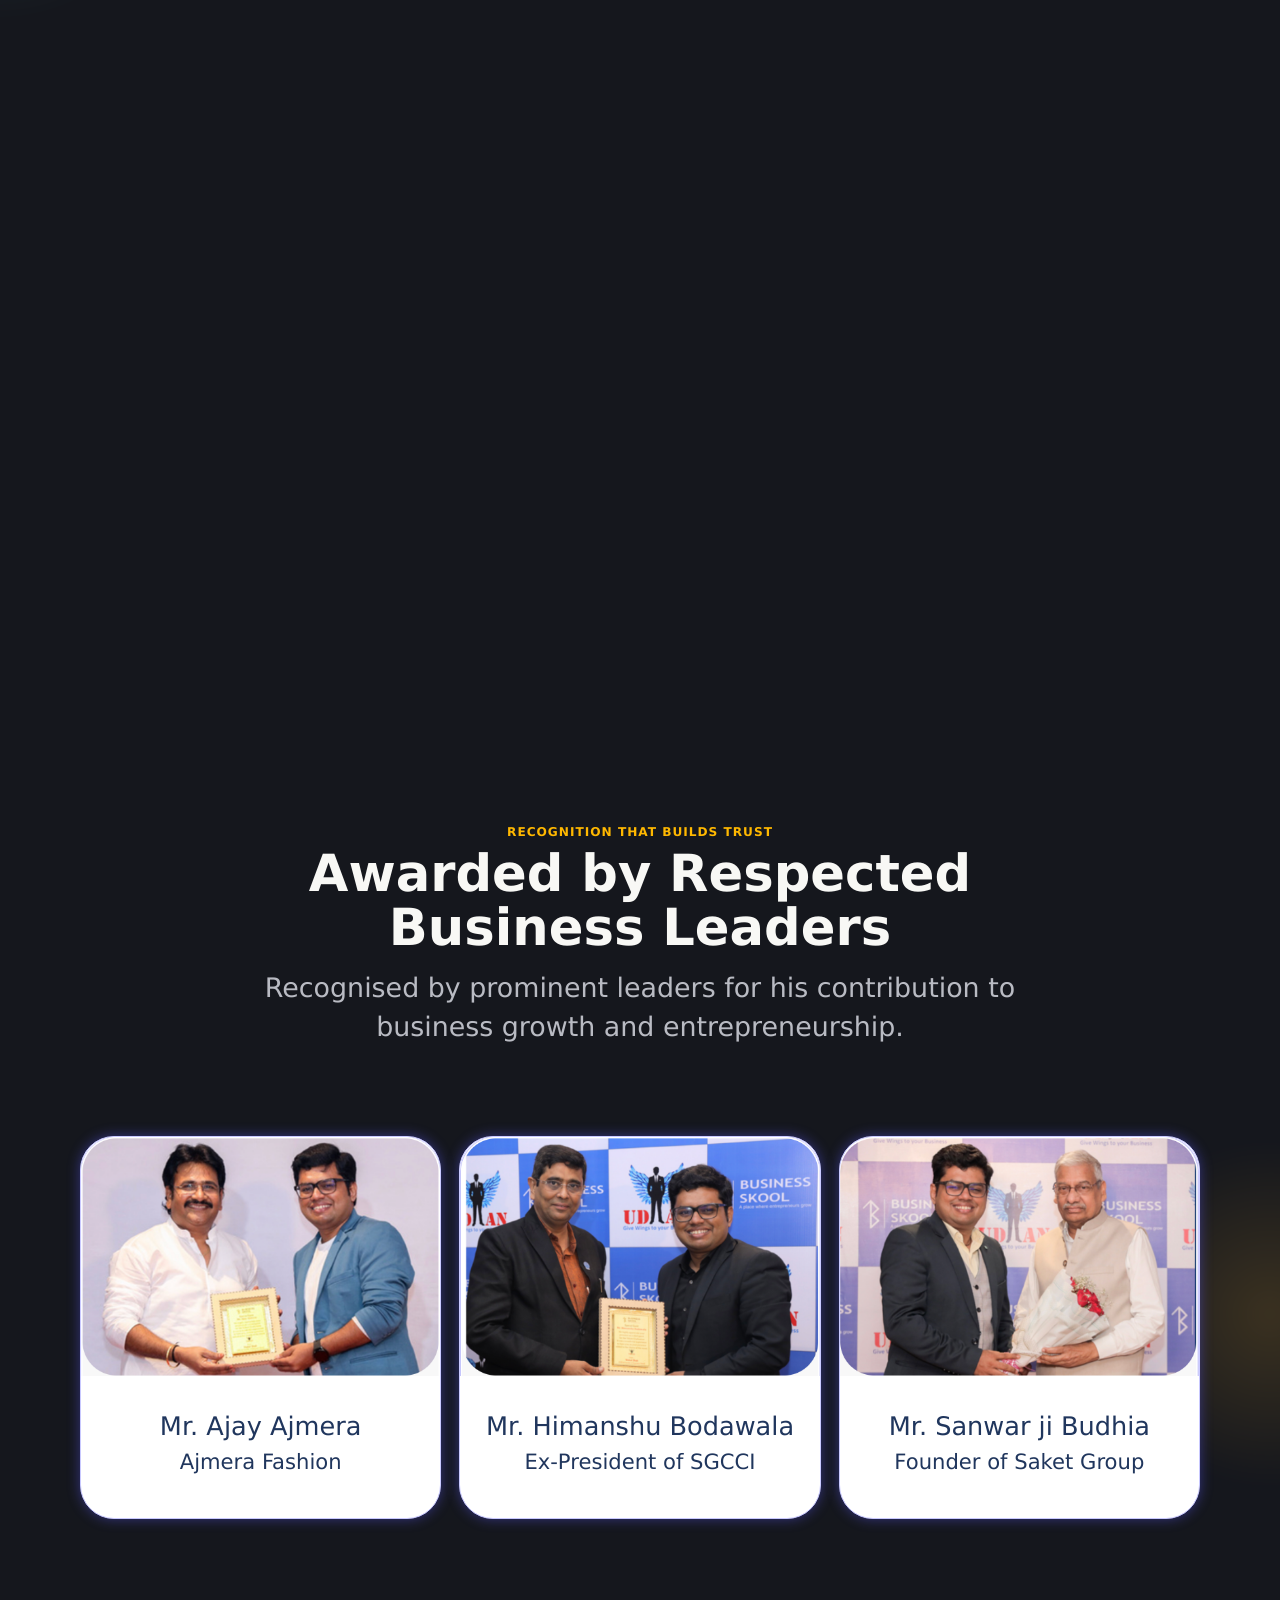
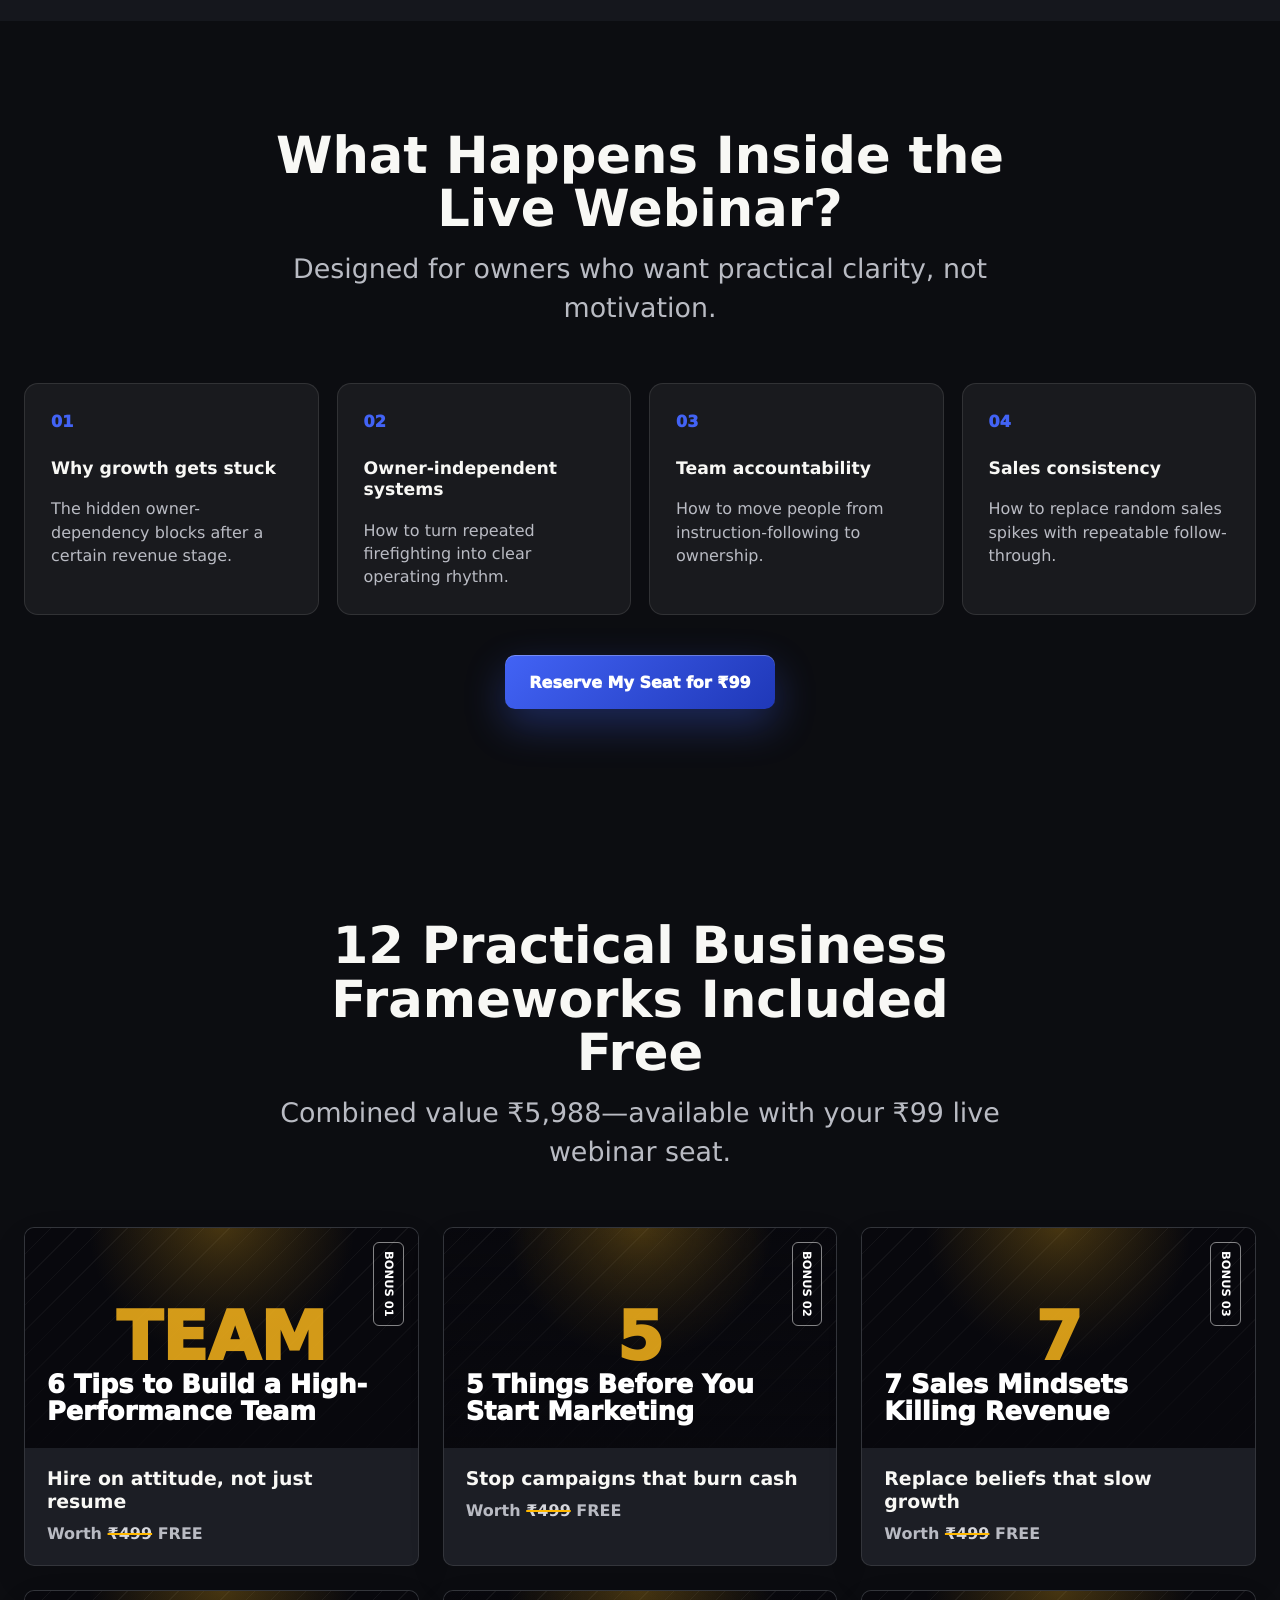
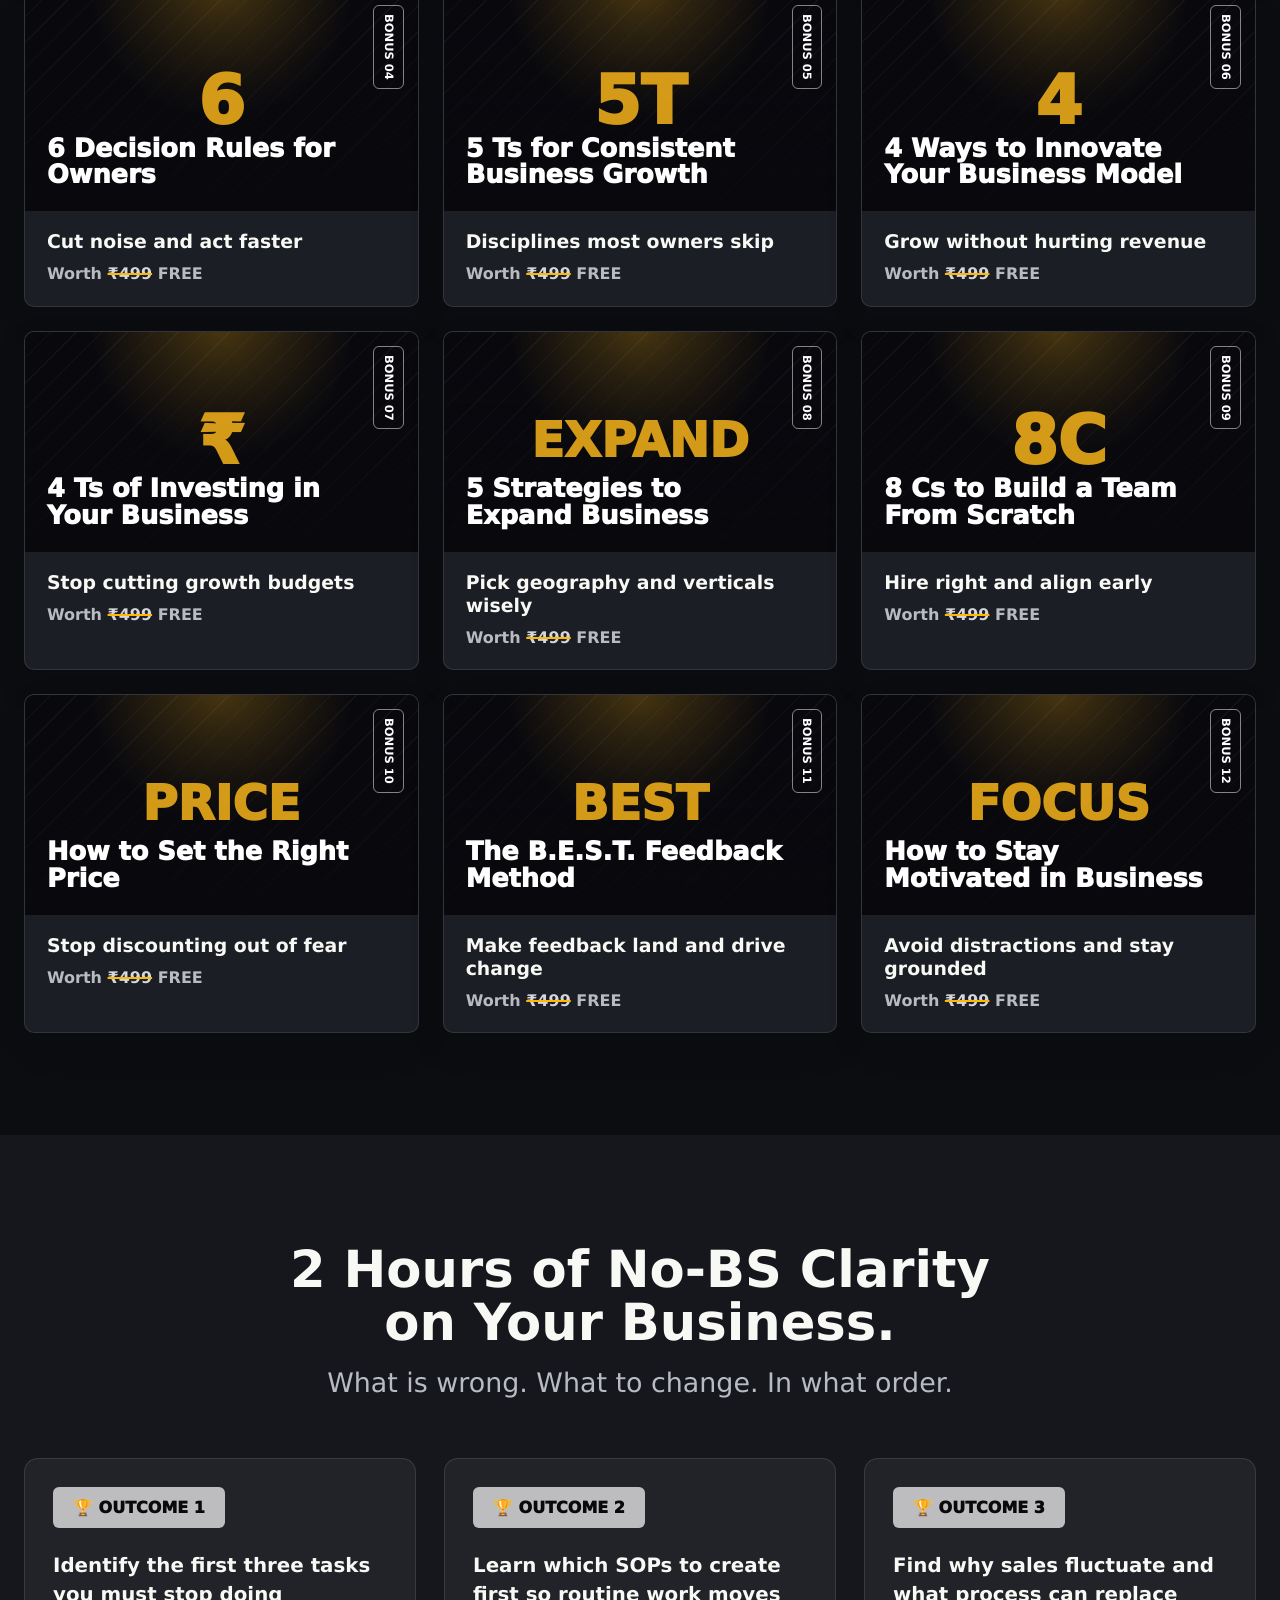
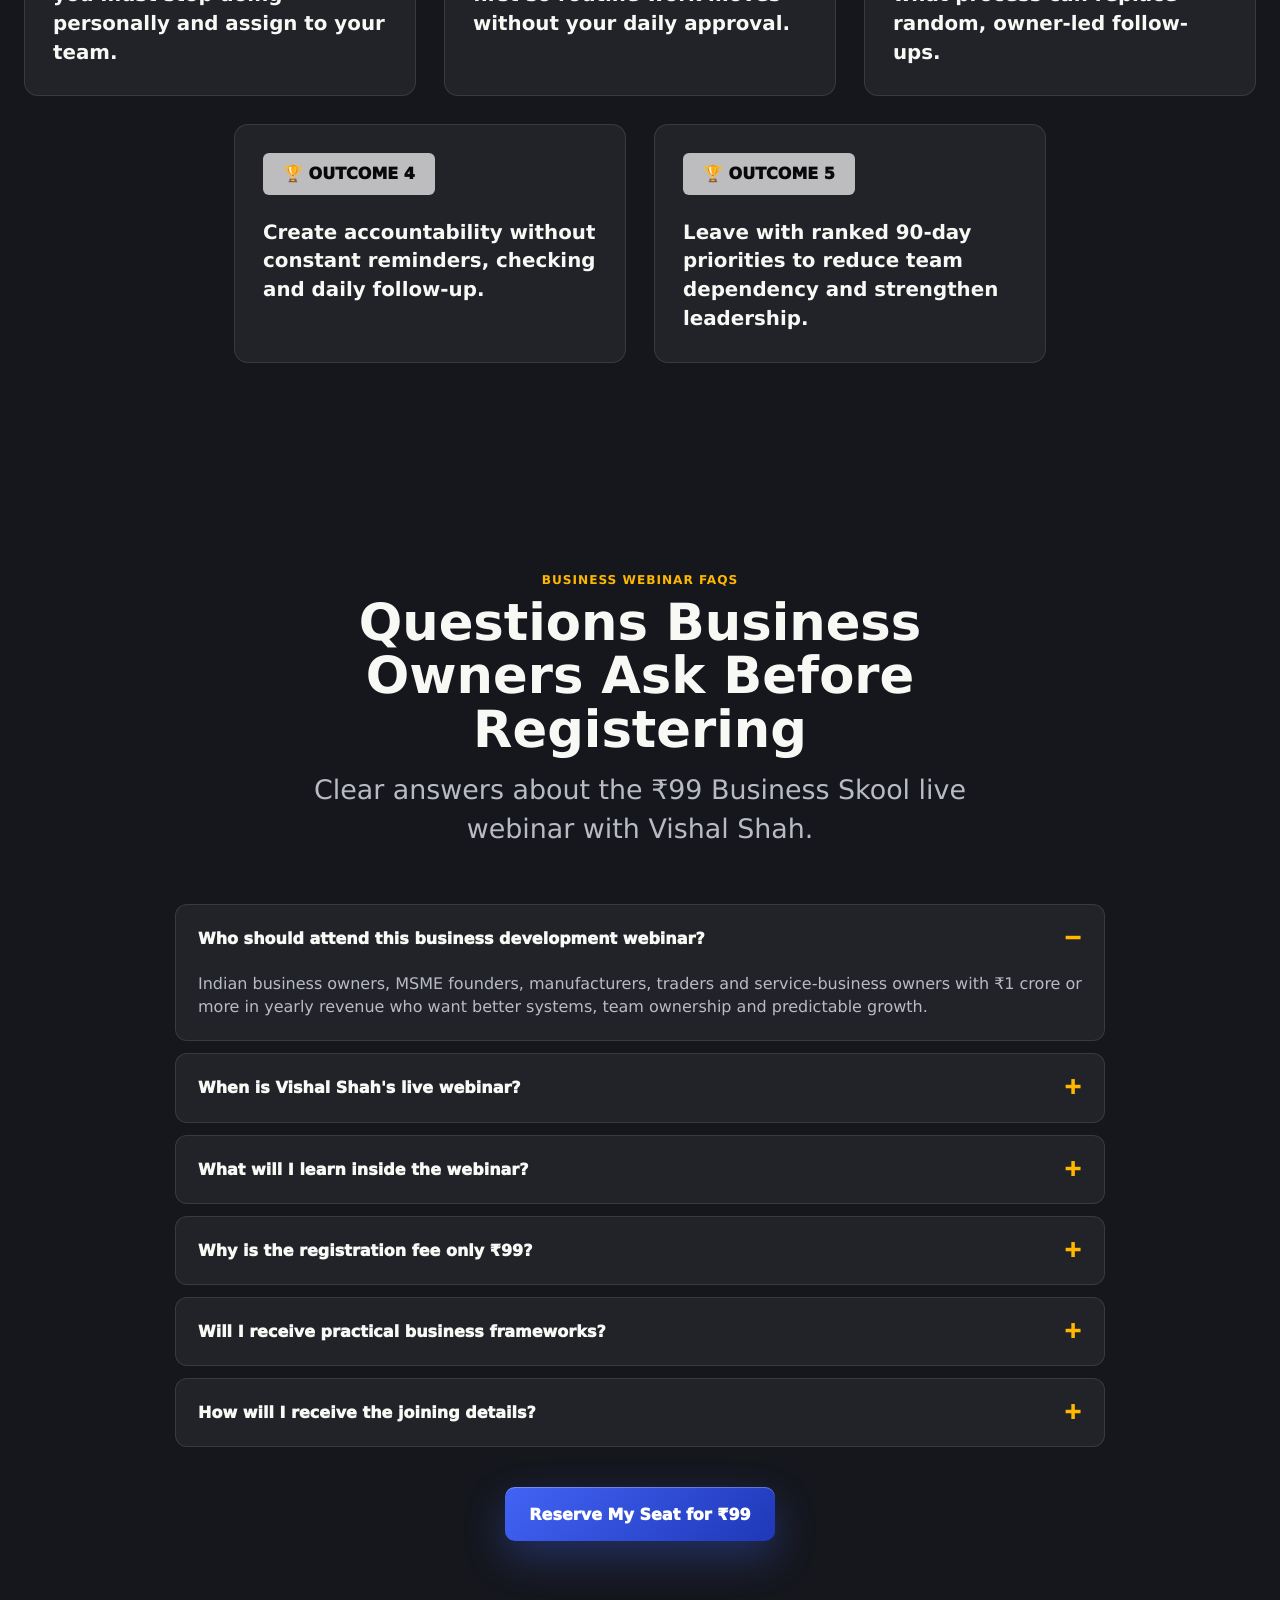
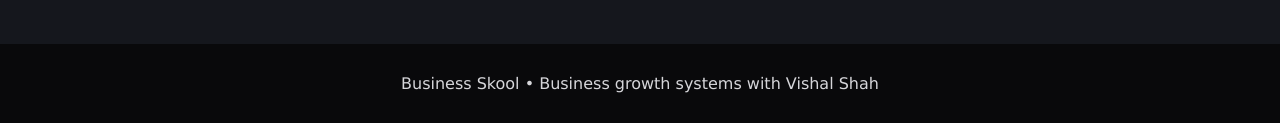
==== commit 7ecb25ae: "Add files via upload" ====
--- a/index.html
+++ b/index.html
@@ -3,30 +3,31 @@
   <head>
     <meta charset="utf-8" />
     <meta name="viewport" content="width=device-width, initial-scale=1" />
-    <title>Business Growth Webinar for ₹1 Cr+ Owners | Business Skool</title>
+    <title>Build a Business on Autopilot | ₹99 Business Growth Webinar</title>
     <meta
       name="description"
-      content="Join Vishal Shah's live ₹99 Business Skool webinar on 24 June 2026. Learn simple systems for stronger teams, owner-independent operations and consistent sales."
+      content="Join Vishal Shah's live ₹99 Business Skool webinar on 24 June 2026. Build team accountability, simple systems and a clear 90-day plan for owner-independent growth."
     />
-    <meta property="og:title" content="Business Skool ₹99 Webinar | 24 June 2026" />
+    <meta property="og:title" content="Build a Business on Autopilot | Business Skool ₹99 Webinar" />
     <meta
       property="og:description"
-      content="A premium live webinar for 1 CR+ business owners who want owner-independent systems and a 90-day growth roadmap."
+      content="A live webinar for ₹1 Cr+ business owners who want stronger teams, owner-independent systems and a practical 90-day growth plan."
     />
     <meta property="og:type" content="website" />
     <meta property="og:url" content="https://lead.businessschool.in/" />
     <meta property="og:image" content="https://lead.businessschool.in/assets/business-skool-logo.png" />
     <meta name="twitter:card" content="summary_large_image" />
     <meta name="robots" content="index, follow" />
+    <meta name="referrer" content="strict-origin-when-cross-origin" />
     <meta name="theme-color" content="#0c0d11" />
     <link rel="canonical" href="https://lead.businessschool.in/" />
     <link rel="icon" type="image/png" href="./assets/business-skool-logo.png" />
     <link rel="apple-touch-icon" href="./assets/business-skool-logo.png" />
     <link rel="preconnect" href="https://www.youtube.com" />
     <link rel="preconnect" href="https://i.ytimg.com" />
-    <link rel="stylesheet" href="./styles.css?v=20260619-7" />
-    <link rel="stylesheet" href="./final-overrides.css?v=20260619-7" />
-    <link rel="stylesheet" href="./content-sections.css?v=20260619-7" />
+    <link rel="stylesheet" href="./styles.css?v=20260619-9" />
+    <link rel="stylesheet" href="./final-overrides.css?v=20260619-9" />
+    <link rel="stylesheet" href="./content-sections.css?v=20260619-9" />
     <!-- Meta Pixel Code -->
     <script>
       !function(f,b,e,v,n,t,s)
@@ -59,7 +60,6 @@
           "@type": "Offer",
           "price": "99",
           "priceCurrency": "INR",
-          "availability": "https://schema.org/LimitedAvailability",
           "url": "https://rzp.io/rzp/PQajFWoW"
         },
         "performer": {
@@ -111,19 +111,19 @@
         <img class="hero-logo" src="assets/business-skool-logo.png" alt="Business Skool" />
         <div class="hero-inner">
           <div class="hero-copy reveal">
-            <p class="hero-growth-kicker">Simple growth systems for ₹1 Cr+ business owners</p>
-            <h1>Grow Your Business Without <span>Doing Everything Yourself</span></h1>
+            <p class="hero-growth-kicker">For ₹1 Cr+ business owners</p>
+            <h1>Build a Business on Autopilot <span>Without Being in Every Decision</span></h1>
             <div class="hero-card">
               <p class="video-kicker">Watch the invitation</p>
               <div class="video-embed" aria-label="Vishal Shah's webinar invitation video">
                 <button
                   class="hero-video-launch video-launch"
                   type="button"
-                  data-video-id="mBhOoBeae4k"
-                  data-video-label="Vishal Shah's Business Skool webinar invitation"
+                  data-video-id="uBS0CL_uGGE"
+                  data-video-label="Business Growth Webinar 2026 invitation by Vishal Shah"
                   data-video-event="InvitationVideoPlay"
                 >
-                  <img src="https://i.ytimg.com/vi/mBhOoBeae4k/hqdefault.jpg" alt="Play Vishal Shah's webinar invitation" />
+                  <img src="https://i.ytimg.com/vi/uBS0CL_uGGE/hqdefault.jpg" alt="Play the Business Growth Webinar 2026 invitation by Vishal Shah" />
                   <span class="hero-play-button" aria-hidden="true">▶</span>
                   <span class="hero-play-label">Play video here</span>
                 </button>
@@ -134,7 +134,8 @@
               </div>
             </div>
 
-            <p class="hero-subtitle">Learn simple ways to build a responsible team, create clear systems, and make sales more consistent.</p>
+            <p class="hero-subtitle">Build a responsible team, simple systems and steady sales—without handling every decision yourself.</p>
+            <p class="hero-promise">Get your clear 90-day action plan.</p>
             <div class="hero-points" aria-label="Webinar key details">
               <article>
                 <span>Owner Fit</span>
@@ -152,10 +153,10 @@
 
             <div class="hero-actions">
               <a class="cta-button cta-large" href="https://rzp.io/rzp/PQajFWoW">
-                Register Now <span class="price-cut">₹999</span> @ ₹99
+                Reserve My Seat for ₹99
               </a>
-              <strong class="framework-gift">Avail 12 practical frameworks for FREE. Completely free.</strong>
-              <p class="hero-note">Limited live seats • Secure payment • Joining details after registration</p>
+              <strong class="framework-gift">12 practical frameworks worth ₹5,988 included free</strong>
+              <p class="hero-note">Live online session • Secure payment • Joining details after registration</p>
             </div>
           </div>
         </div>
@@ -223,32 +224,31 @@
           <article class="outcome-card reveal">
             <span>🏆 Outcome 1</span>
             <p>
-              Know which parts of the business must stop depending on you before the next growth
-              stage breaks.
+              Identify the first three tasks you must stop doing personally and assign to your team.
             </p>
           </article>
           <article class="outcome-card reveal">
             <span>🏆 Outcome 2</span>
             <p>
-              Understand which systems and SOPs let your team run the day without waiting for you.
+              Learn which SOPs to create first so routine work moves without your daily approval.
             </p>
           </article>
           <article class="outcome-card reveal">
             <span>🏆 Outcome 3</span>
             <p>
-              See why current sales efforts feel inconsistent and what replaces random follow-ups.
+              Find why sales fluctuate and what process can replace random, owner-led follow-ups.
             </p>
           </article>
           <article class="outcome-card reveal">
             <span>🏆 Outcome 4</span>
             <p>
-              Use ASK: attitude, skills, and knowledge to build a stronger leadership bench.
+              Create accountability without constant reminders, checking and daily follow-up.
             </p>
           </article>
           <article class="outcome-card reveal">
             <span>🏆 Outcome 5</span>
             <p>
-              Leave with ranked 90-day priorities: not notes, but clear next steps for execution.
+              Leave with ranked 90-day priorities to reduce team dependency and strengthen leadership.
             </p>
           </article>
         </div>
@@ -256,8 +256,8 @@
 
       <section id="frameworks" class="frameworks-section" aria-labelledby="frameworks-title">
         <div class="section-heading center reveal">
-          <h2 id="frameworks-title">12 Valuable Practical Frameworks — Free</h2>
-          <p>Completely free for every registered webinar attendee.</p>
+          <h2 id="frameworks-title">12 Practical Business Frameworks Included Free</h2>
+          <p>Combined value ₹5,988—available with your ₹99 live webinar seat.</p>
         </div>
 
         <div class="framework-grid">
@@ -376,7 +376,7 @@
           <button class="story-card video-launch" type="button" data-video-id="BN_kdetSPDI" data-video-label="Business Skool owner story 6"><img src="https://i.ytimg.com/vi/BN_kdetSPDI/hqdefault.jpg" alt="Business Skool owner story 6" loading="lazy" /><span class="play-button" aria-hidden="true">▶</span><span class="sr-only">Play testimonial video 6</span></button>
         </div>
         <div class="section-cta reveal">
-          <a class="cta-button cta-large" href="https://rzp.io/rzp/PQajFWoW">Register Now <span class="price-cut">₹999</span> @ ₹99</a>
+          <a class="cta-button cta-large" href="https://rzp.io/rzp/PQajFWoW">Reserve My Seat for ₹99</a>
         </div>
       </section>
 
@@ -411,7 +411,7 @@
 
         <div class="section-cta reveal">
           <a class="cta-button cta-large" href="https://rzp.io/rzp/PQajFWoW">
-            Register Now <span class="price-cut">₹999</span> @ ₹99
+            Reserve My Seat for ₹99
           </a>
         </div>
       </section>
@@ -420,30 +420,49 @@
         <div class="section-heading center reveal">
           <span class="section-kicker">Practical learning you can use</span>
           <h2 id="webinar-guidance-title">What You Will Get From This Webinar</h2>
-          <p>Clear guidance to help you stop daily firefighting and start building a business that can grow with a stronger team and better systems.</p>
+          <p>Practical steps to reduce daily firefighting, strengthen your team and build simple systems.</p>
         </div>
 
         <div class="learning-grid">
           <article class="learning-card reveal">
             <span>01</span>
             <h3>Find what is slowing growth</h3>
-            <p>Identify the owner-dependent work, weak systems, and unclear responsibilities holding your business back.</p>
+            <p>Spot the work and decisions that still depend on you.</p>
           </article>
           <article class="learning-card reveal">
             <span>02</span>
             <h3>Build a responsible team</h3>
-            <p>Learn how to set expectations, improve accountability, and help people take ownership.</p>
+            <p>Set clear expectations and make people own results.</p>
           </article>
           <article class="learning-card reveal">
             <span>03</span>
             <h3>Create simple business systems</h3>
-            <p>Turn repeated daily work into clear processes that your team can follow without waiting for you.</p>
+            <p>Turn repeated work into processes your team can follow.</p>
           </article>
           <article class="learning-card reveal">
             <span>04</span>
             <h3>Choose your next 90-day priorities</h3>
-            <p>Leave with a clear order of action instead of a long list of ideas that never get implemented.</p>
-          </article>
+            <p>Know exactly what to implement first over the next 90 days.</p>
+          </article>
+        </div>
+
+        <div class="business-assessment reveal" aria-labelledby="assessment-title">
+          <div class="assessment-intro">
+            <span class="section-kicker">2-minute business check</span>
+            <h3 id="assessment-title">How Dependent Is Your Business on You?</h3>
+            <p>Rate each statement from 1 (rarely true) to 5 (always true).</p>
+          </div>
+          <div class="assessment-grid">
+            <label>My team waits for my approval.<input class="assessment-range" type="range" min="1" max="5" value="1" /><output>1</output></label>
+            <label>Sales depend on my personal follow-up.<input class="assessment-range" type="range" min="1" max="5" value="1" /><output>1</output></label>
+            <label>Important work has no clear SOP.<input class="assessment-range" type="range" min="1" max="5" value="1" /><output>1</output></label>
+            <label>There is no reliable second-line leader.<input class="assessment-range" type="range" min="1" max="5" value="1" /><output>1</output></label>
+            <label>Most days are spent firefighting.<input class="assessment-range" type="range" min="1" max="5" value="1" /><output>1</output></label>
+          </div>
+          <div class="assessment-result" aria-live="polite">
+            <span>Your score</span><strong id="assessment-score">5/25</strong>
+            <p id="assessment-message">Low dependency. Use the webinar to make your systems even stronger.</p>
+          </div>
         </div>
 
         <div class="action-guidance-grid">
@@ -451,26 +470,24 @@
             <div class="action-panel-title"><span>✓</span><h3>What You Should Do</h3></div>
             <ul>
               <li>Join on time with a pen and notebook.</li>
-              <li>Bring one real business problem you want to solve.</li>
-              <li>Write down the three actions you will implement first.</li>
-              <li>Stay focused and ask questions when something is unclear.</li>
+              <li>Bring one real business problem.</li>
+              <li>Choose three actions to implement first.</li>
               <li>Start applying your plan within 24 hours.</li>
             </ul>
           </article>
           <article class="action-panel action-dont reveal">
             <div class="action-panel-title"><span>×</span><h3>What You Should Not Do</h3></div>
             <ul>
-              <li>Do not attend while multitasking or handling calls.</li>
-              <li>Do not expect motivation without practical action.</li>
-              <li>Do not try to change everything at the same time.</li>
-              <li>Do not copy a system without adapting it to your business.</li>
-              <li>Do not delay implementation after the webinar.</li>
+              <li>Do not attend while multitasking.</li>
+              <li>Do not expect results without action.</li>
+              <li>Do not change everything at once.</li>
+              <li>Do not delay after the webinar.</li>
             </ul>
           </article>
         </div>
 
         <div class="section-cta reveal">
-          <a class="cta-button cta-large" href="https://rzp.io/rzp/PQajFWoW">Reserve My Seat <span class="price-cut">₹999</span> @ ₹99</a>
+          <a class="cta-button cta-large" href="https://rzp.io/rzp/PQajFWoW">Reserve My Seat for ₹99</a>
         </div>
       </section>
 
@@ -505,6 +522,47 @@
           </div>
         </div>
       </section>
+
+      <section id="webinar-glimpse" class="webinar-glimpse-section" aria-labelledby="webinar-glimpse-title">
+        <div class="section-heading center reveal">
+          <span class="section-kicker">Real session. Real business owners.</span>
+          <h2 id="webinar-glimpse-title">A Glimpse Inside the Webinar</h2>
+          <p>See Vishal Shah guiding business owners through practical discussions, live reviews and focused implementation.</p>
+        </div>
+        <div class="glimpse-gallery reveal" aria-label="Business Skool webinar photo gallery">
+          <button class="glimpse-card glimpse-featured" type="button" data-gallery-index="0" aria-label="View Vishal Shah welcoming webinar participants">
+            <img src="assets/webinar-glimpse-1.jpg" alt="Vishal Shah welcoming business owners during a webinar" loading="lazy" />
+            <span>Direct guidance</span>
+          </button>
+          <button class="glimpse-card" type="button" data-gallery-index="1" aria-label="View live online business workshop">
+            <img src="assets/webinar-glimpse-2.jpg" alt="Vishal Shah conducting a live online business workshop" loading="lazy" />
+            <span>Live interaction</span>
+          </button>
+          <button class="glimpse-card" type="button" data-gallery-index="2" aria-label="View practical webinar discussion">
+            <img src="assets/webinar-glimpse-3.jpg" alt="Vishal Shah explaining a practical business framework online" loading="lazy" />
+            <span>Practical frameworks</span>
+          </button>
+          <button class="glimpse-card" type="button" data-gallery-index="3" aria-label="View participant review session">
+            <img src="assets/webinar-glimpse-4.jpg" alt="Vishal Shah reviewing participant progress during the webinar" loading="lazy" />
+            <span>Focused reviews</span>
+          </button>
+          <button class="glimpse-card" type="button" data-gallery-index="4" aria-label="View Vishal Shah teaching live">
+            <img src="assets/webinar-glimpse-5.jpg" alt="Vishal Shah teaching business owners during a live session" loading="lazy" />
+            <span>Clear next steps</span>
+          </button>
+        </div>
+        <div class="section-cta reveal">
+          <a class="cta-button cta-large" href="https://rzp.io/rzp/PQajFWoW">Reserve My Seat for ₹99</a>
+        </div>
+      </section>
+
+      <dialog class="glimpse-lightbox" aria-label="Webinar photo preview">
+        <button class="glimpse-close" type="button" aria-label="Close photo preview">×</button>
+        <button class="glimpse-nav glimpse-prev" type="button" aria-label="Previous photo">‹</button>
+        <img src="assets/webinar-glimpse-1.jpg" alt="Webinar photo preview" />
+        <button class="glimpse-nav glimpse-next" type="button" aria-label="Next photo">›</button>
+        <p>1 of 5</p>
+      </dialog>
 
       <section id="faq" class="faq-section" aria-labelledby="faq-title">
         <div class="section-heading center reveal">
@@ -539,7 +597,7 @@
           </details>
         </div>
         <div class="section-cta reveal">
-          <a class="cta-button cta-large" href="https://rzp.io/rzp/PQajFWoW">Register Now <span class="price-cut">₹999</span> @ ₹99</a>
+          <a class="cta-button cta-large" href="https://rzp.io/rzp/PQajFWoW">Reserve My Seat for ₹99</a>
         </div>
       </section>
 
@@ -551,9 +609,9 @@
     </footer>
 
     <a class="mobile-sticky-cta cta-button" href="https://rzp.io/rzp/PQajFWoW">
-      Register Now <span class="price-cut">₹999</span> @ ₹99
+      Reserve My Seat for ₹99
     </a>
 
-    <script src="./script.js?v=20260619-6"></script>
+    <script src="./script.js?v=20260619-9"></script>
   </body>
 </html>
--- a/content-sections.css
+++ b/content-sections.css
@@ -1,13 +1,14 @@
 /* Final content and responsive overrides. */
 .hero { order: 1; }
-.stories-section { order: 2; }
-.proof-section { order: 3; }
+.webinar-guidance-section { order: 2; }
+.stories-section { order: 3; }
 .about-section { order: 4; }
-.agenda-section { order: 5; }
-.webinar-guidance-section { order: 6; }
-.frameworks-section { order: 7; }
-.outcomes-section { order: 8; }
-.faq-section { order: 9; }
+.webinar-glimpse-section { order: 5; }
+.proof-section { order: 6; }
+.agenda-section { order: 7; }
+.frameworks-section { order: 8; }
+.outcomes-section { order: 9; }
+.faq-section { order: 10; }
 
 .ticker-track {
   display: flex;
@@ -50,6 +51,22 @@
 }
 
 .hero h1 span { color: var(--accent); }
+
+.hero-promise {
+  max-width: 720px;
+  margin: -12px auto 26px;
+  color: #fff3c4;
+  font-size: clamp(0.95rem, 1.6vw, 1.1rem);
+  font-weight: 750;
+  line-height: 1.55;
+  text-align: center;
+}
+
+.hero-promise::before {
+  content: "✓";
+  margin-right: 8px;
+  color: var(--accent-cool);
+}
 
 .hero-video-launch {
   position: relative;
@@ -211,6 +228,93 @@
 .action-do li::before { color: #4cde8b; }
 .action-dont li::before { color: #ff7070; }
 
+.webinar-glimpse-section {
+  position: relative;
+  overflow: hidden;
+  padding: clamp(72px, 8vw, 112px) clamp(20px, 4vw, 48px);
+  color: #fff;
+  background:
+    radial-gradient(circle at 15% 10%, rgba(255,184,0,0.11), transparent 30%),
+    radial-gradient(circle at 90% 85%, rgba(124,229,217,0.1), transparent 28%),
+    #0a0b0f;
+}
+
+.glimpse-gallery {
+  position: relative;
+  z-index: 1;
+  display: grid;
+  grid-template-columns: repeat(3, minmax(0, 1fr));
+  grid-auto-rows: 230px;
+  gap: 16px;
+  width: min(100%, 1120px);
+  margin: 38px auto 0;
+}
+
+.glimpse-card {
+  position: relative;
+  overflow: hidden;
+  padding: 0;
+  border: 1px solid rgba(255,255,255,0.16);
+  border-radius: 20px;
+  background: #17191f;
+  box-shadow: 0 22px 55px rgba(0,0,0,0.3);
+  cursor: zoom-in;
+}
+
+.glimpse-featured { grid-row: span 2; }
+.glimpse-card img { width: 100%; height: 100%; object-fit: cover; transition: transform 320ms ease; }
+.glimpse-card::after { content: ""; position: absolute; inset: 45% 0 0; background: linear-gradient(transparent, rgba(0,0,0,0.82)); }
+.glimpse-card span { position: absolute; z-index: 2; left: 18px; bottom: 16px; color: #fff; font-size: 0.92rem; font-weight: 900; }
+.glimpse-card:hover img, .glimpse-card:focus-visible img { transform: scale(1.045); }
+.glimpse-card:focus-visible { outline: 3px solid var(--accent); outline-offset: 3px; }
+
+.glimpse-lightbox {
+  width: min(92vw, 980px);
+  max-width: none;
+  padding: 0;
+  overflow: visible;
+  border: 1px solid rgba(255,255,255,0.22);
+  border-radius: 24px;
+  color: #fff;
+  background: #08090c;
+  box-shadow: 0 40px 120px rgba(0,0,0,0.75);
+}
+
+.glimpse-lightbox::backdrop { background: rgba(2,3,5,0.88); backdrop-filter: blur(8px); }
+.glimpse-lightbox img { display: block; width: 100%; max-height: 82vh; border-radius: 24px; object-fit: contain; }
+.glimpse-lightbox p { position: absolute; left: 50%; bottom: 14px; margin: 0; padding: 7px 12px; border-radius: 999px; background: rgba(0,0,0,0.7); font-size: 0.82rem; transform: translateX(-50%); }
+.glimpse-close, .glimpse-nav { position: absolute; z-index: 3; display: grid; place-items: center; border: 0; color: #fff; background: rgba(0,0,0,0.72); cursor: pointer; }
+.glimpse-close { top: 12px; right: 12px; width: 42px; height: 42px; border-radius: 50%; font-size: 1.7rem; }
+.glimpse-nav { top: 50%; width: 48px; height: 70px; font-size: 2.4rem; transform: translateY(-50%); }
+.glimpse-prev { left: 12px; border-radius: 14px; }
+.glimpse-next { right: 12px; border-radius: 14px; }
+
+.business-assessment {
+  position: relative;
+  z-index: 1;
+  display: grid;
+  grid-template-columns: minmax(0, 0.8fr) minmax(0, 1.45fr) minmax(180px, 0.55fr);
+  gap: 28px;
+  width: min(100%, 1120px);
+  margin: 30px auto 0;
+  padding: clamp(26px, 4vw, 42px);
+  border: 1px solid rgba(255, 184, 0, 0.28);
+  border-radius: 24px;
+  background: linear-gradient(145deg, rgba(255,184,0,0.1), rgba(255,255,255,0.035));
+  box-shadow: 0 28px 70px rgba(0,0,0,0.28);
+}
+
+.assessment-intro h3 { margin: 12px 0; color: #fff; font-size: clamp(1.55rem, 2.7vw, 2.25rem); line-height: 1.12; }
+.assessment-intro p { margin: 0; color: var(--silver); line-height: 1.55; }
+.assessment-grid { display: grid; gap: 15px; }
+.assessment-grid label { display: grid; grid-template-columns: minmax(0, 1fr) minmax(110px, 0.72fr) 30px; align-items: center; gap: 12px; color: #f2f2f4; font-size: 0.9rem; }
+.assessment-grid input { width: 100%; accent-color: var(--accent); cursor: pointer; }
+.assessment-grid output { display: grid; width: 30px; height: 30px; place-items: center; border-radius: 50%; color: #111; background: var(--accent); font-weight: 950; }
+.assessment-result { display: grid; align-content: center; justify-items: center; padding: 22px; border: 1px solid rgba(124,229,217,0.22); border-radius: 18px; background: rgba(7,9,12,0.6); text-align: center; }
+.assessment-result span { color: var(--accent-cool); font-size: 0.76rem; font-weight: 900; letter-spacing: 0.1em; text-transform: uppercase; }
+.assessment-result strong { margin: 8px 0; color: #fff; font-size: clamp(2rem, 4vw, 3rem); }
+.assessment-result p { margin: 0; color: #d6d7da; font-size: 0.86rem; line-height: 1.5; }
+
 .about-section {
   color: #fff;
   background: #050506;
@@ -261,6 +365,10 @@
   .about-layout { grid-template-columns: 1fr; }
   .about-photo-card { width: min(100%, 560px); min-height: 560px; margin: 0 auto; }
   .about-photo-card img { min-height: 560px; }
+  .business-assessment { grid-template-columns: 1fr 1.4fr; }
+  .assessment-result { grid-column: 1 / -1; }
+  .glimpse-gallery { grid-template-columns: repeat(2, minmax(0, 1fr)); grid-auto-rows: 220px; }
+  .glimpse-featured { grid-row: span 2; }
 }
 
 @media (max-width: 620px) {
@@ -271,18 +379,43 @@
   .story-card { aspect-ratio: 9 / 16; border-radius: 14px !important; }
   .hero-growth-kicker { display: flex; width: fit-content; max-width: 100%; padding: 9px 14px; line-height: 1.3; text-align: center; }
   .hero h1 { font-size: clamp(2rem, 10.5vw, 3rem); line-height: 1.06; }
+  .hero-promise { margin-top: -8px; }
+  .hero-points { grid-template-columns: repeat(2, minmax(0, 1fr)); gap: 9px; }
+  .hero-points article { min-height: 0; padding: 13px 11px; }
+  .hero-points article:last-child { grid-column: 1 / -1; }
+  .hero-points span { margin-bottom: 7px; font-size: 0.68rem; }
+  .hero-points strong { font-size: 0.82rem; line-height: 1.3; }
   .hero-card { padding: 13px; }
   .video-kicker { margin-bottom: 12px; }
   .hero-play-label { bottom: 12px; font-size: 0.82rem; }
-  .learning-grid, .action-guidance-grid { grid-template-columns: 1fr; }
-  .learning-card { min-height: 0; }
-  .action-panel { padding: 26px 22px; }
+  .learning-grid, .action-guidance-grid { grid-template-columns: repeat(2, minmax(0, 1fr)); gap: 10px; }
+  .learning-card { min-height: 0; padding: 20px 14px; border-radius: 16px; }
+  .learning-card h3 { margin: 12px 0 8px; font-size: 0.98rem; }
+  .learning-card p { font-size: 0.78rem; line-height: 1.45; }
+  .action-panel { padding: 20px 14px; border-radius: 16px; }
+  .action-panel-title { align-items: flex-start; gap: 8px; }
+  .action-panel-title > span { flex: 0 0 auto; width: 28px; height: 28px; font-size: 1rem; }
+  .action-panel h3 { font-size: 0.95rem; line-height: 1.25; }
+  .action-panel ul { gap: 9px; margin-top: 16px; }
+  .action-panel li { padding-left: 18px; font-size: 0.76rem; line-height: 1.4; }
   .about-intro { margin-bottom: 30px; }
   .about-intro > span { font-size: 0.78rem; }
   .about-intro h2 { font-size: 2.05rem; }
   .about-photo-card { min-height: 470px; border-radius: 20px; }
   .about-photo-card img { min-height: 470px; }
   .about-proof-list article { grid-template-columns: 1fr; gap: 4px; }
+  .business-assessment { grid-template-columns: 1fr; gap: 24px; padding: 24px 18px; }
+  .assessment-grid label { grid-template-columns: 1fr 30px; gap: 8px; }
+  .assessment-grid input { grid-column: 1 / -1; grid-row: 2; }
+  .assessment-grid output { grid-column: 2; grid-row: 1; }
+  .assessment-result { grid-column: auto; }
+  .glimpse-gallery { grid-auto-rows: 170px; gap: 10px; margin-top: 26px; }
+  .glimpse-featured { grid-column: 1 / -1; grid-row: auto; }
+  .glimpse-card { border-radius: 14px; }
+  .glimpse-card span { left: 12px; bottom: 11px; font-size: 0.75rem; }
+  .glimpse-lightbox { width: calc(100vw - 24px); border-radius: 18px; }
+  .glimpse-lightbox img { border-radius: 18px; }
+  .glimpse-nav { width: 38px; height: 56px; }
 }
 
 @media (prefers-reduced-motion: reduce) {
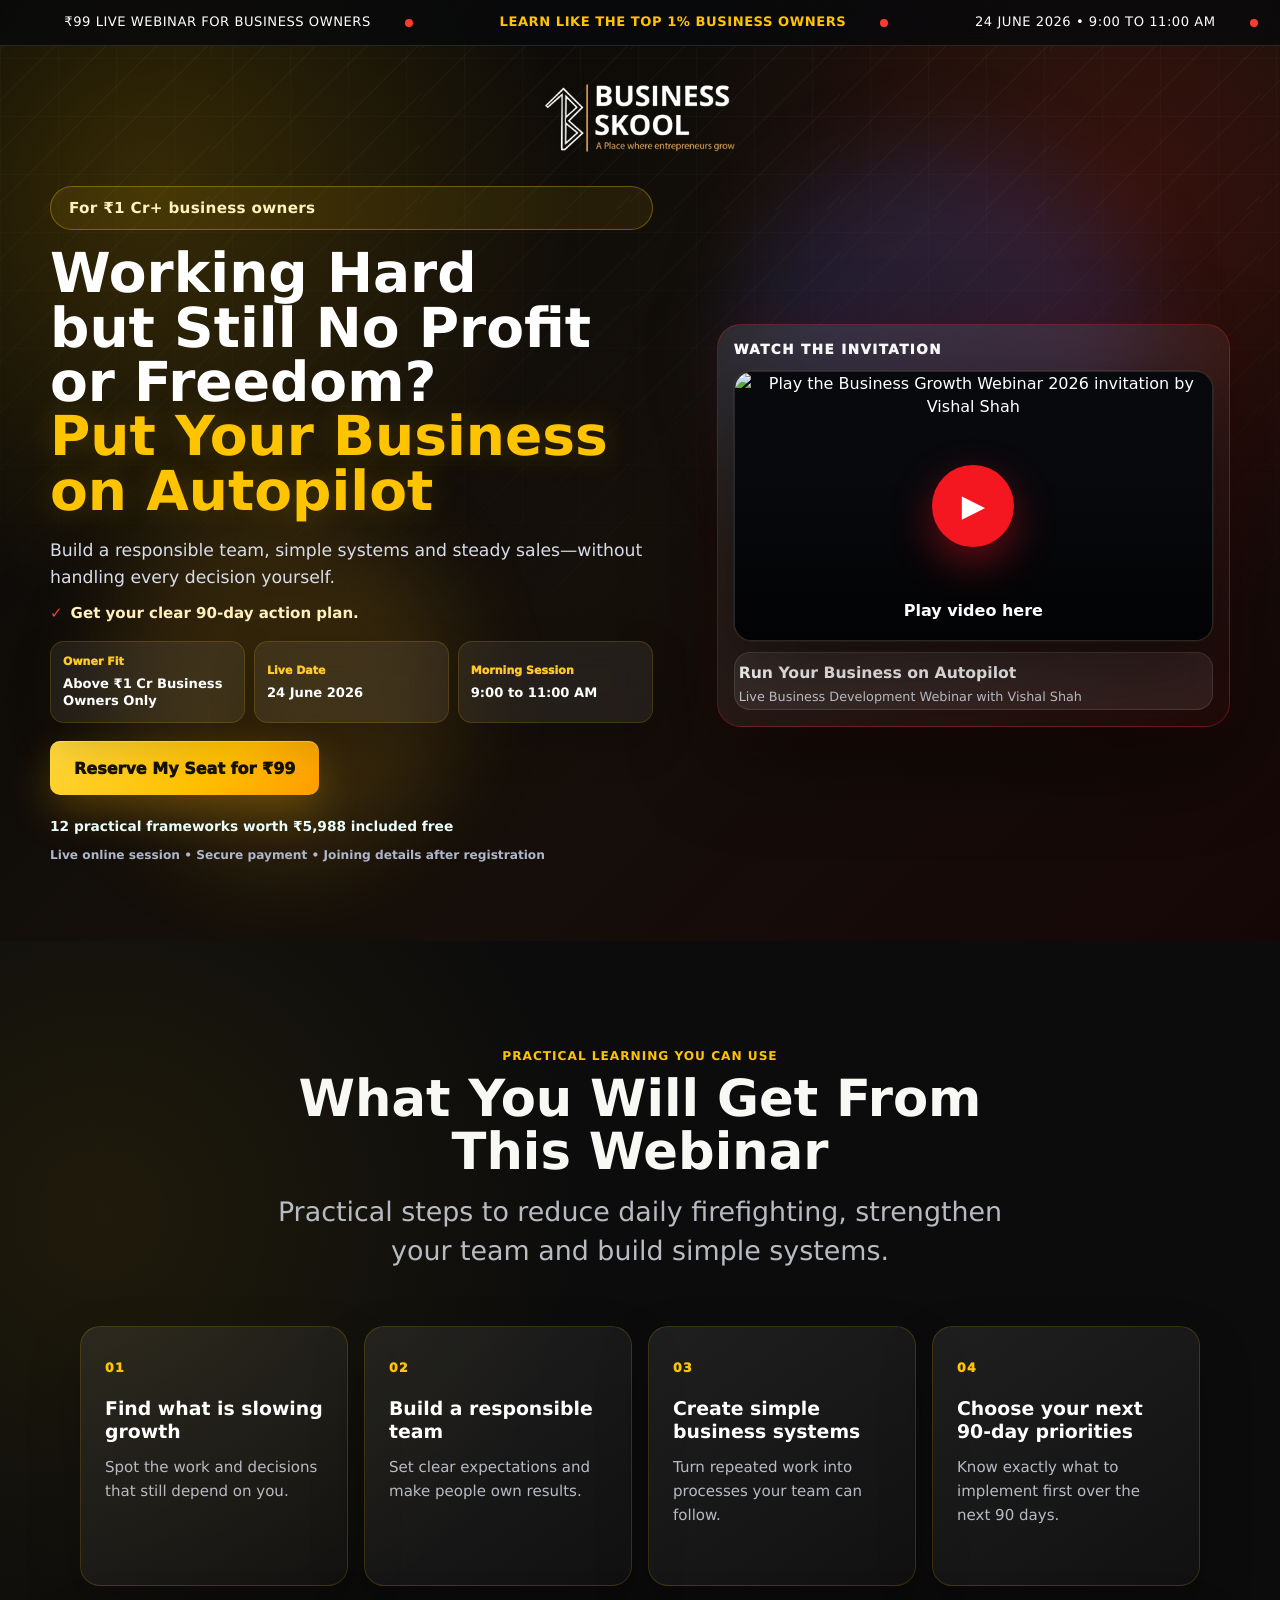
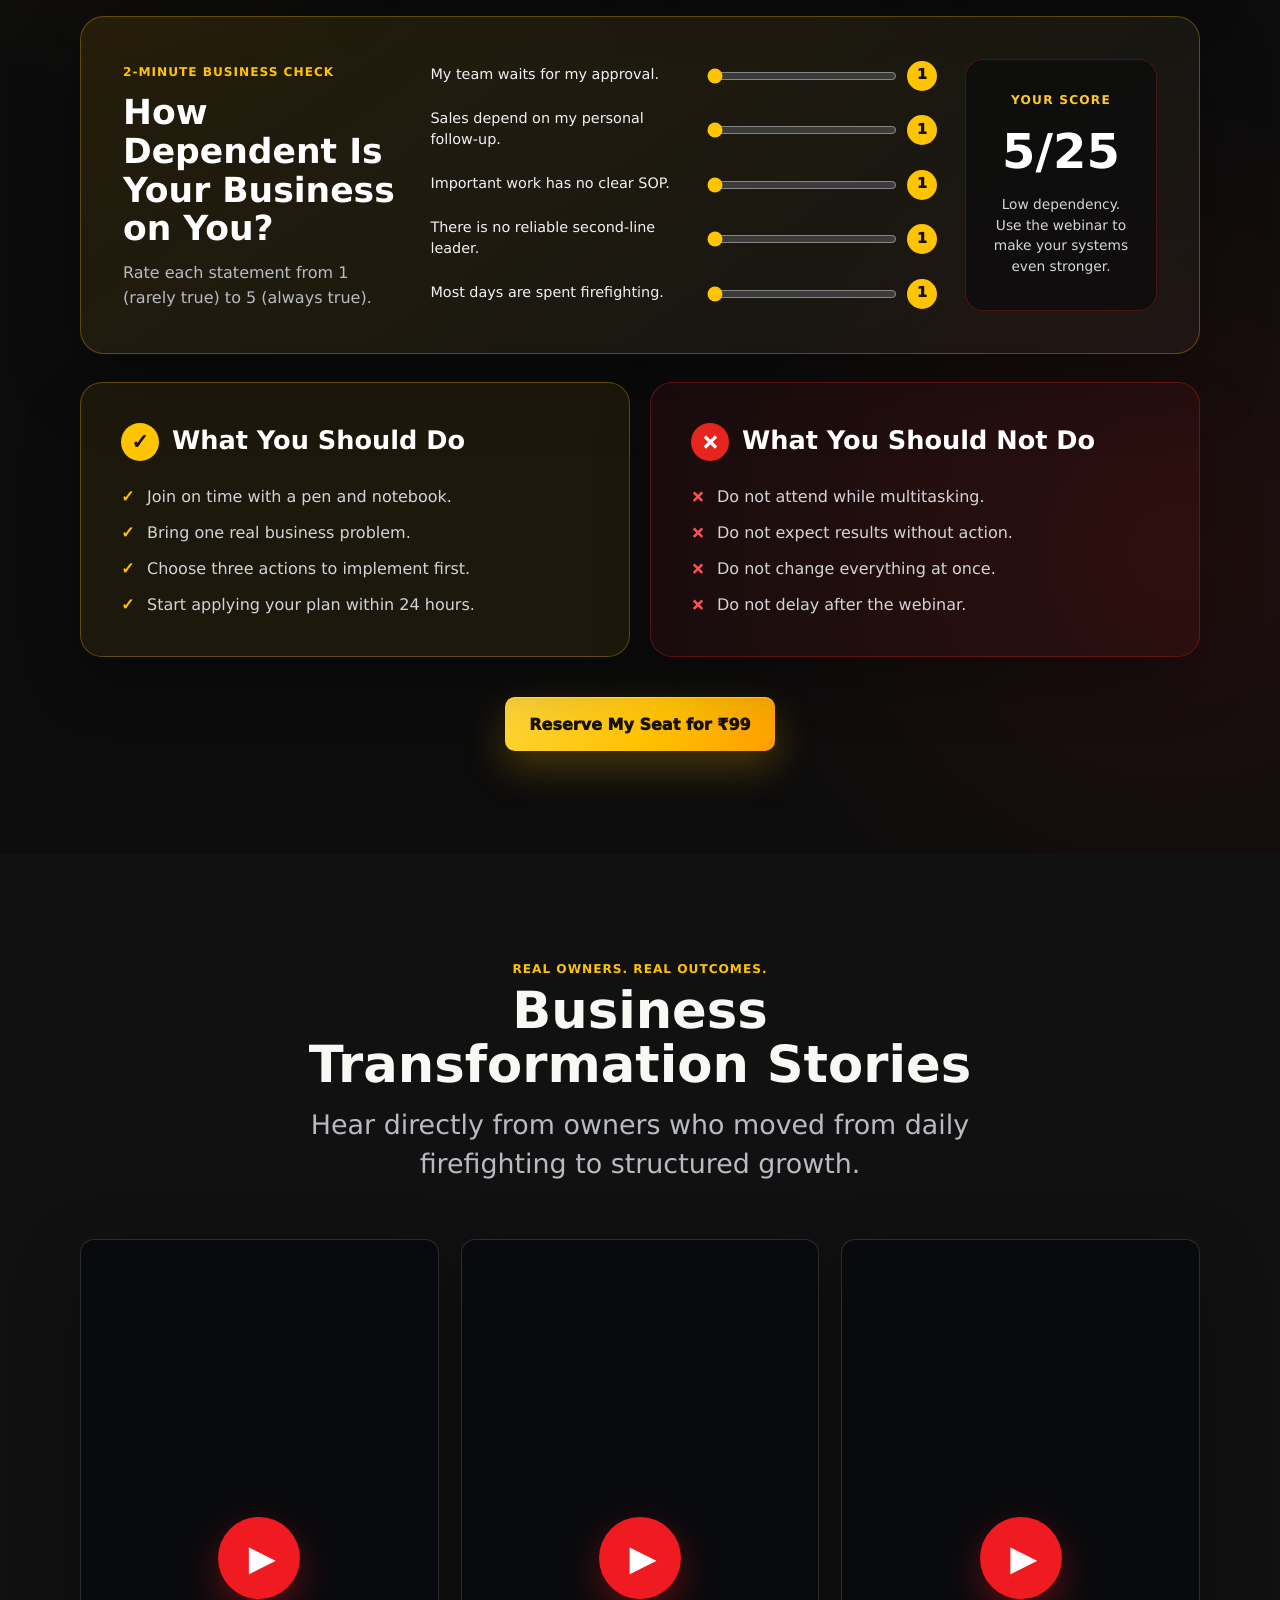
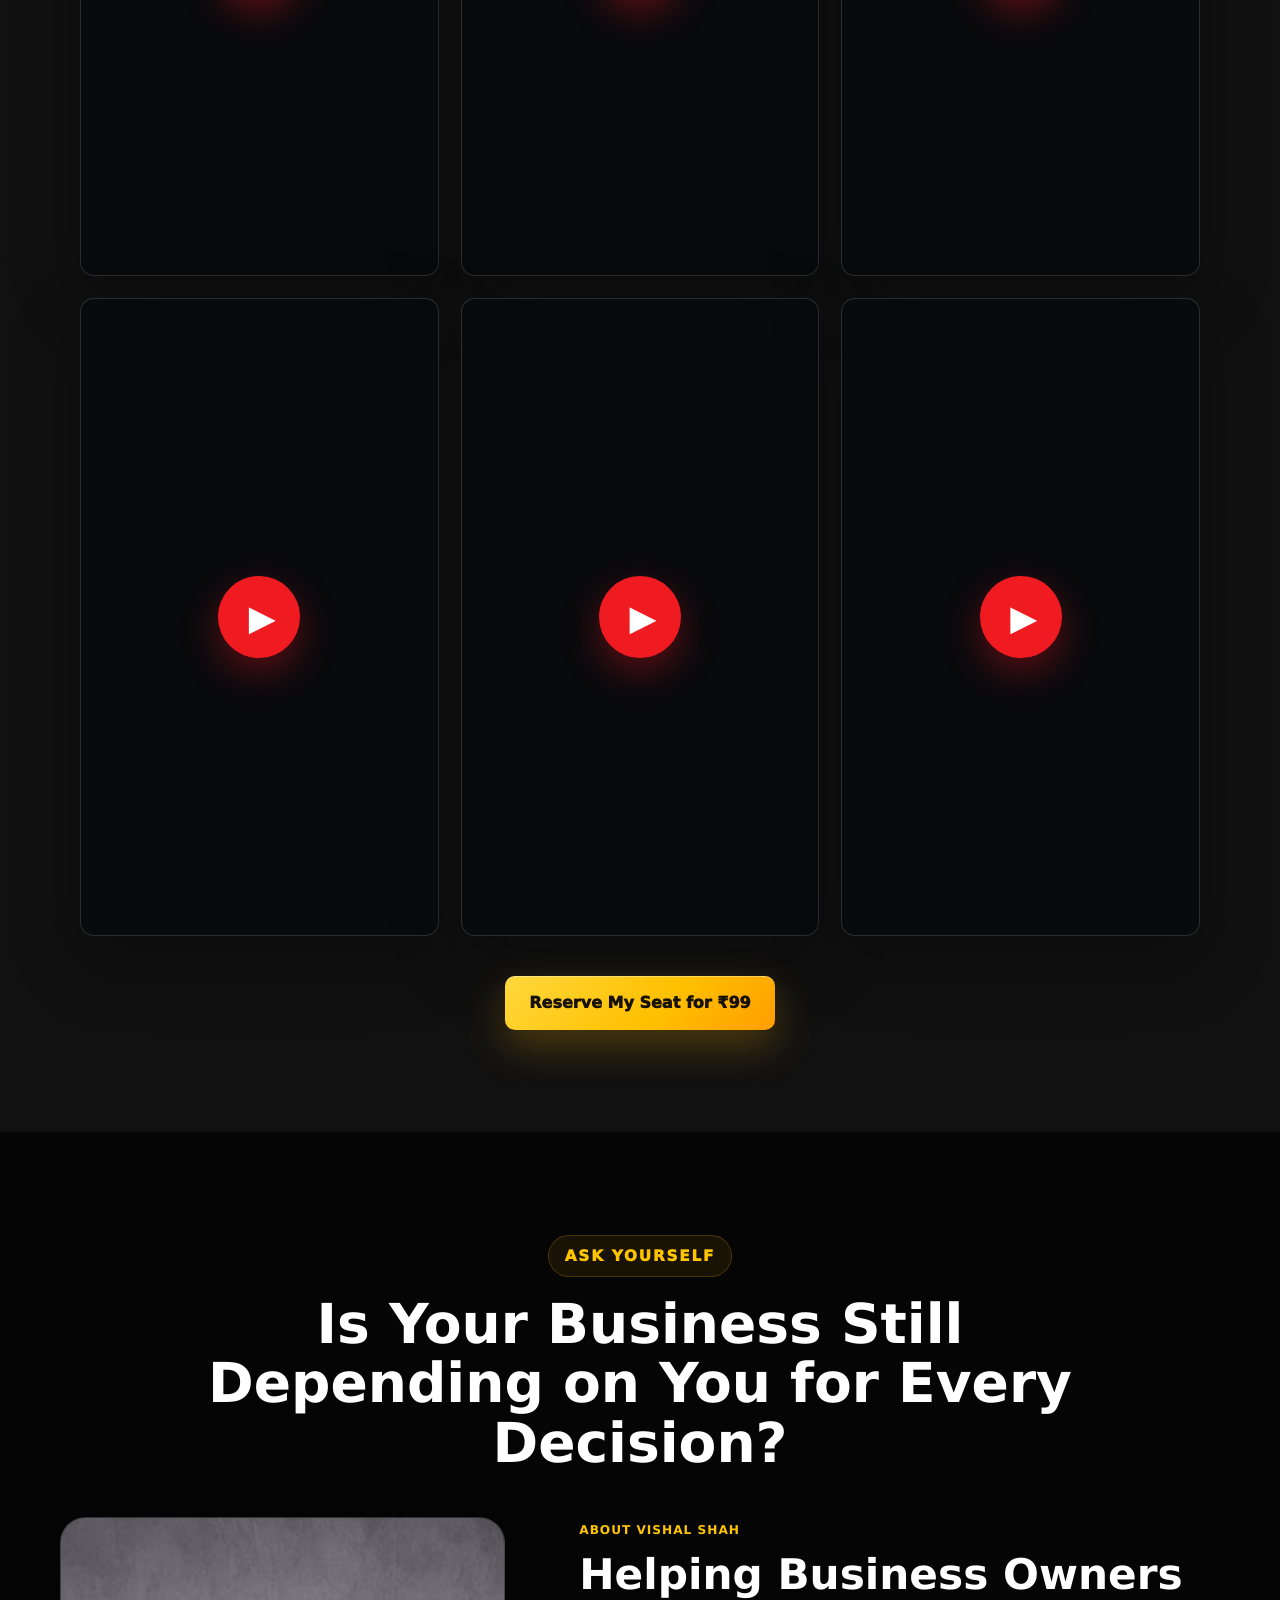
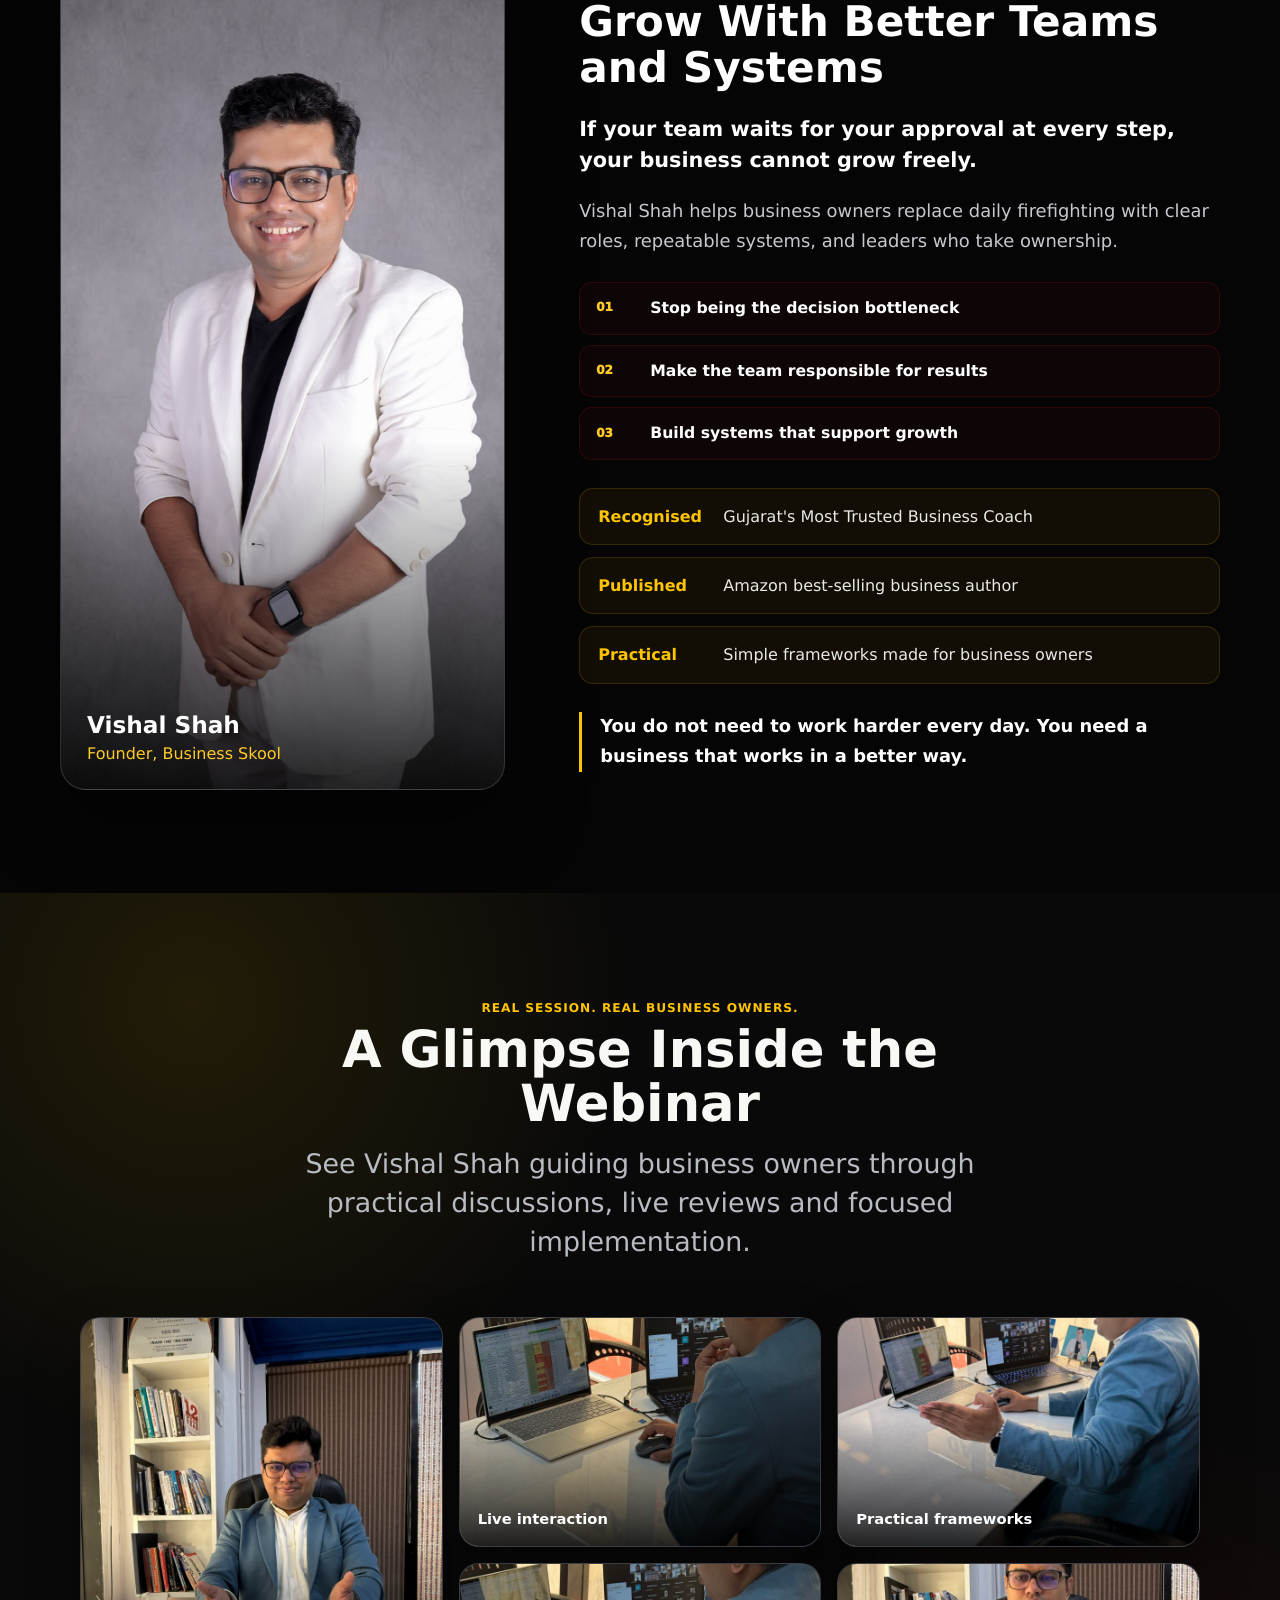
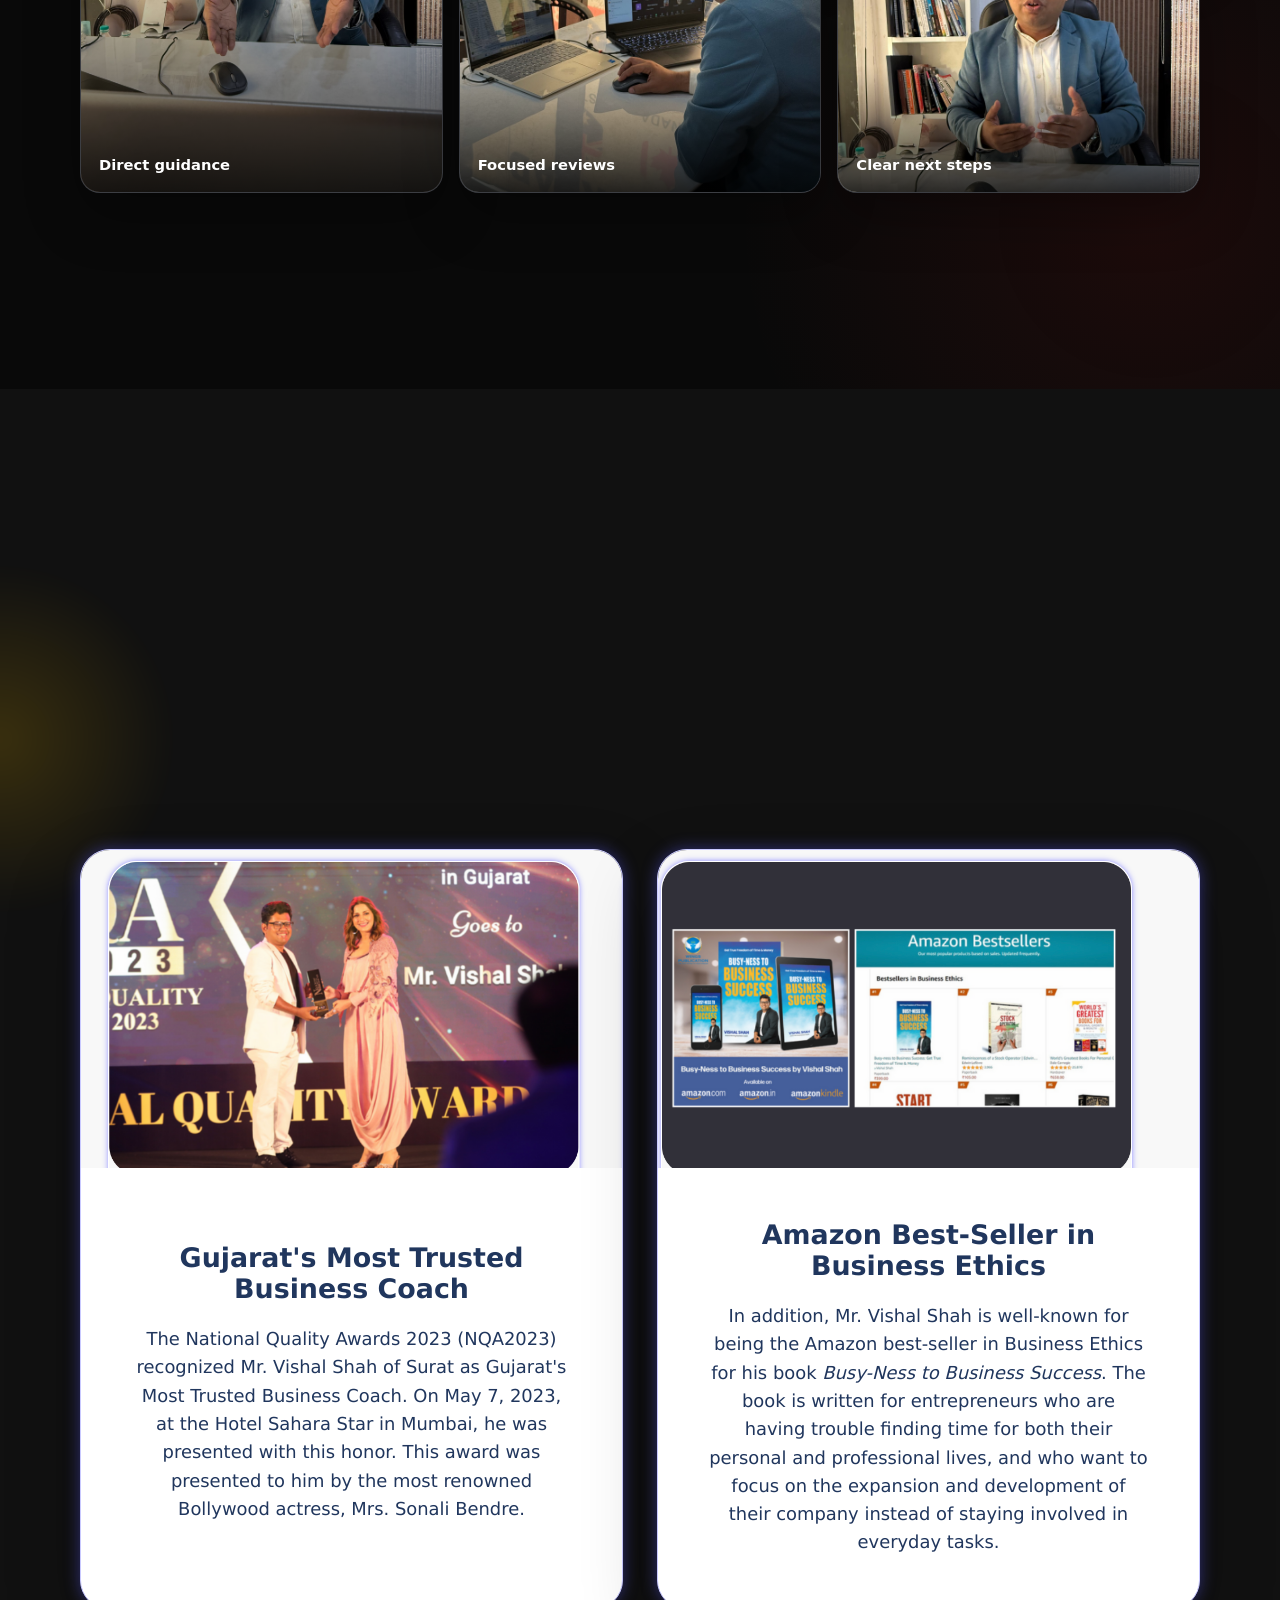
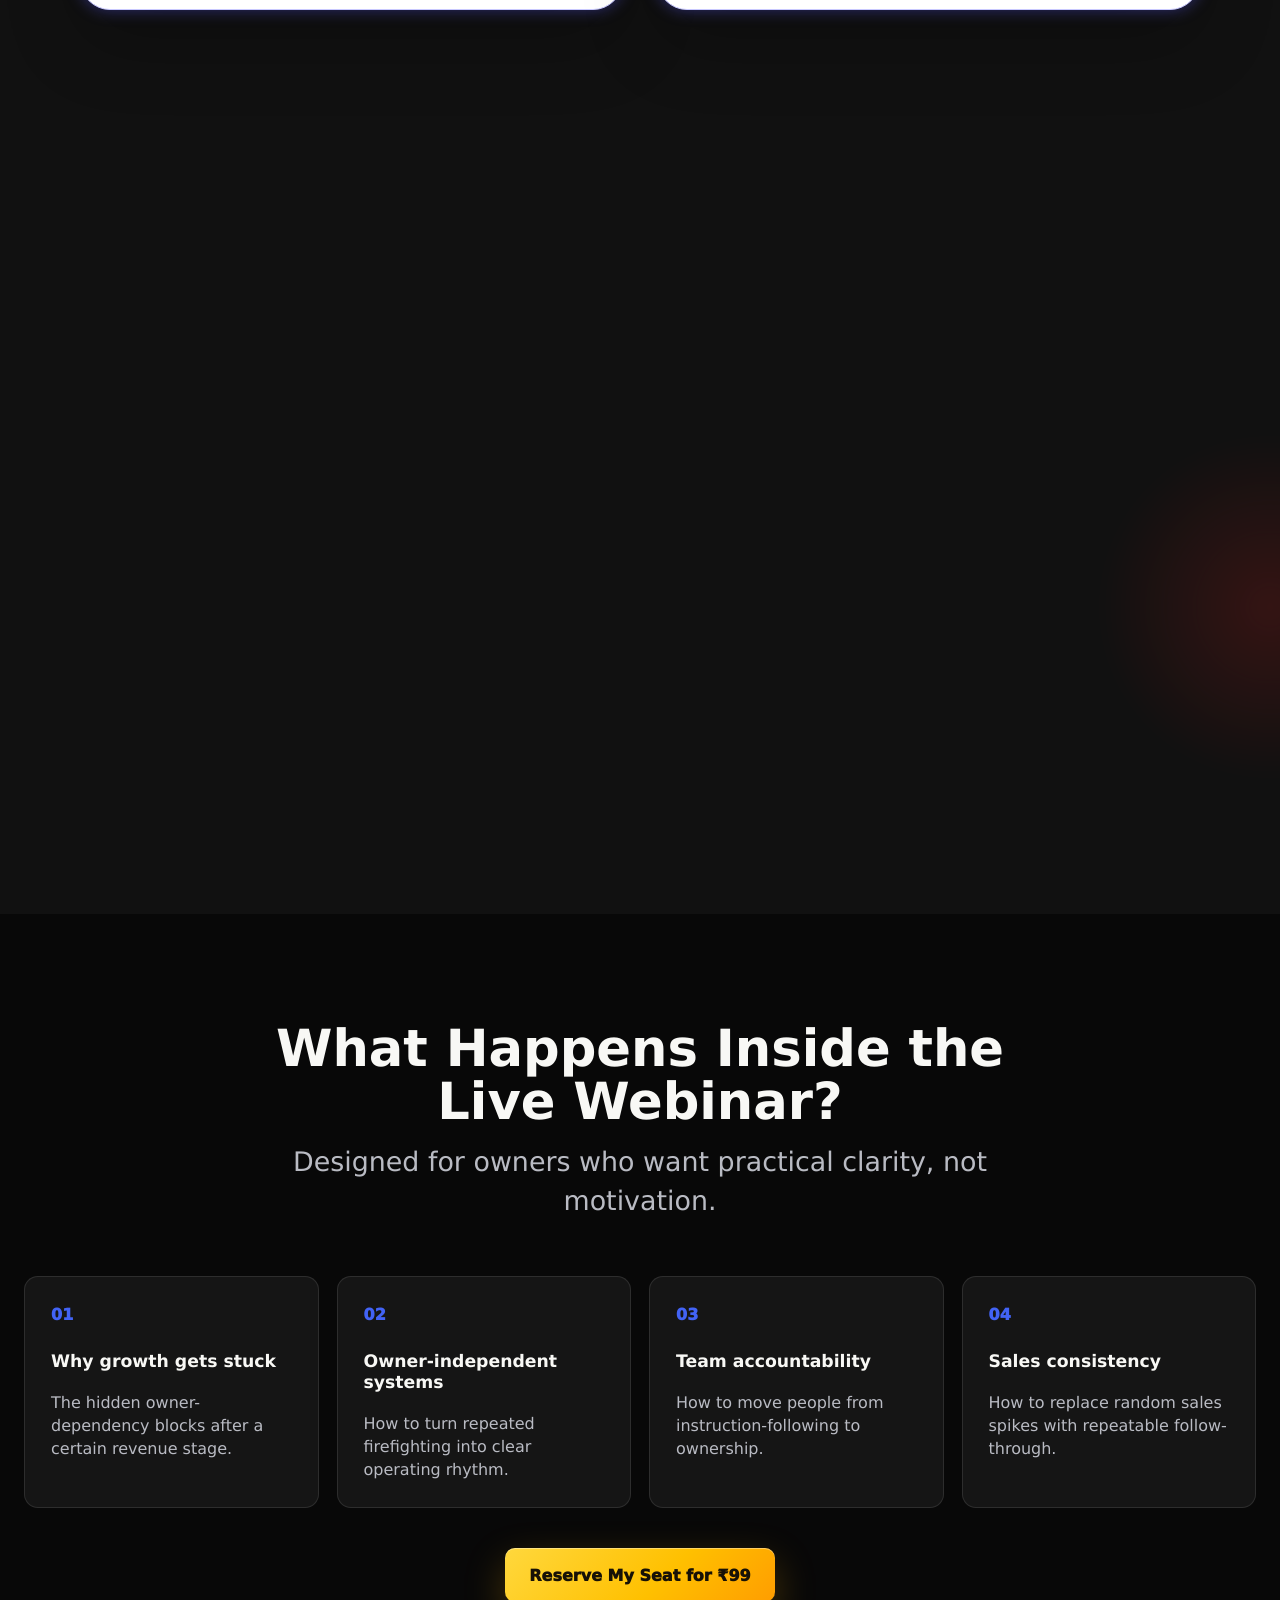
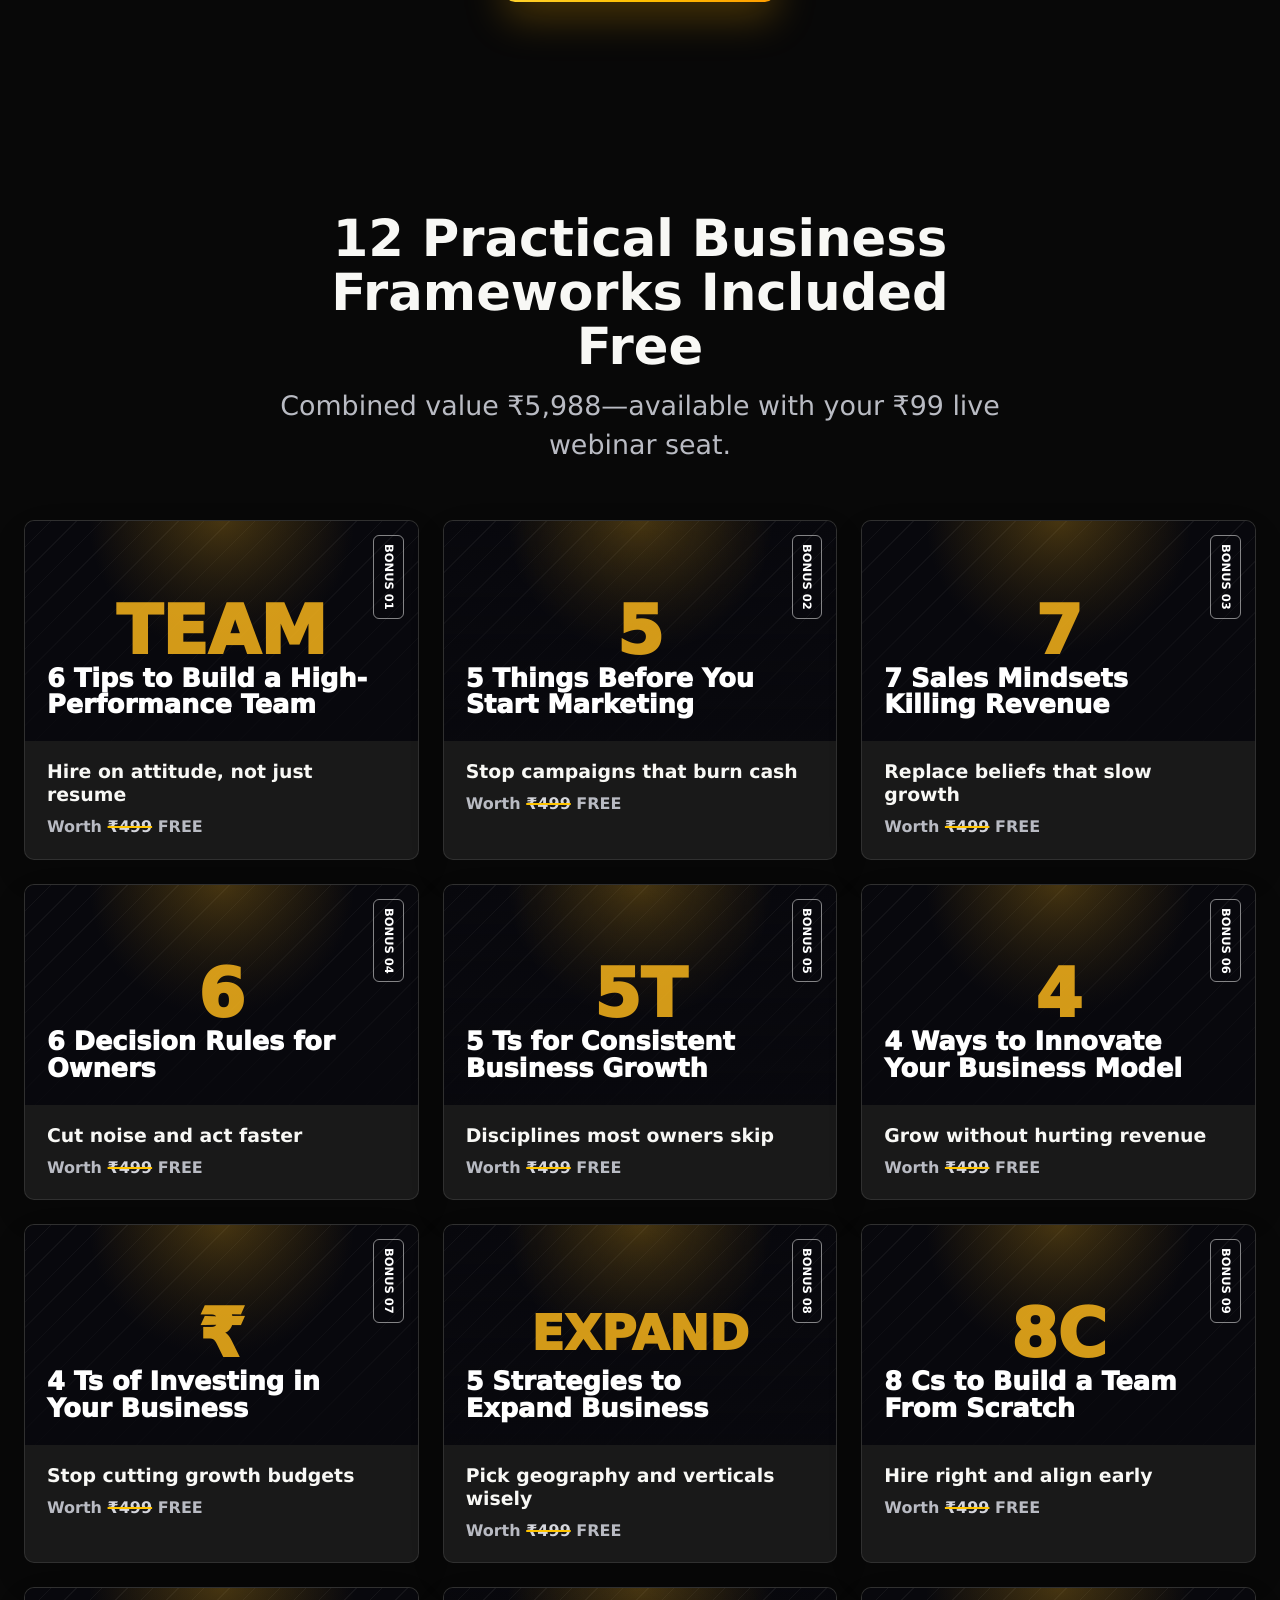
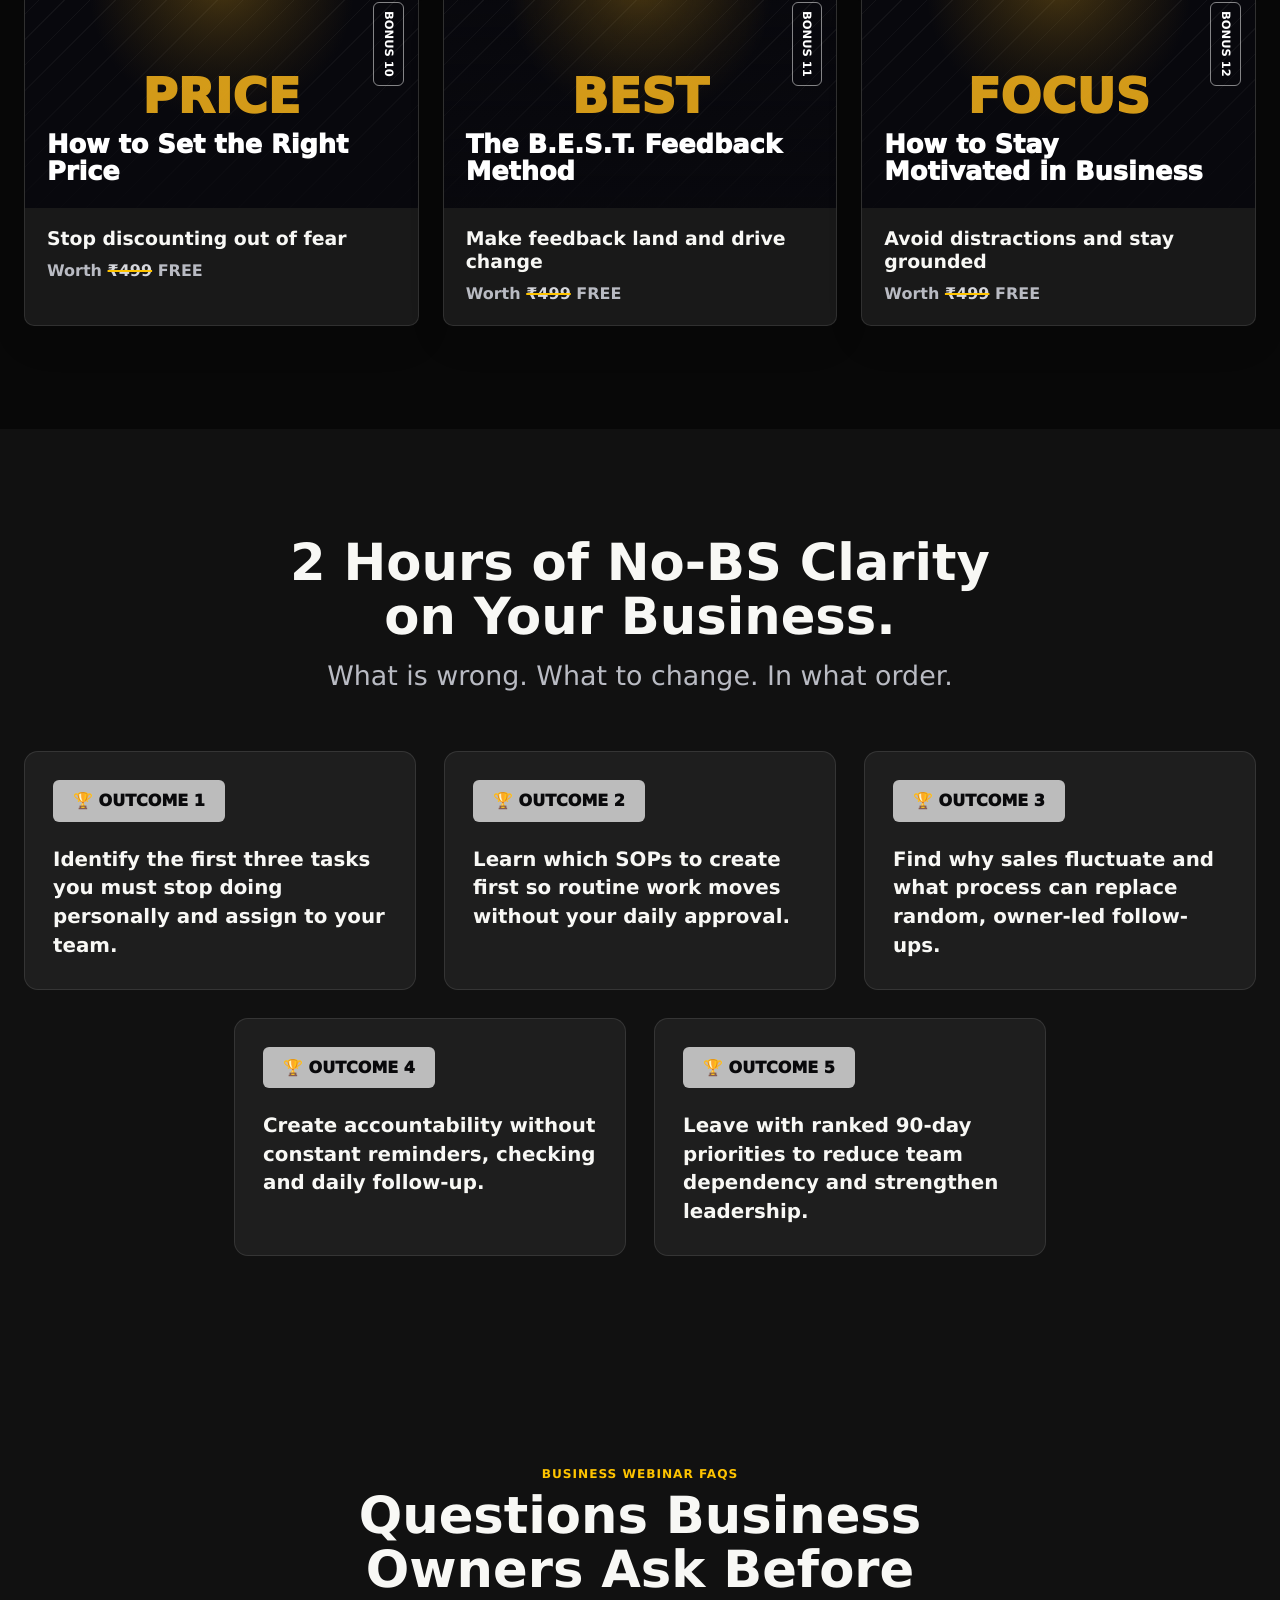
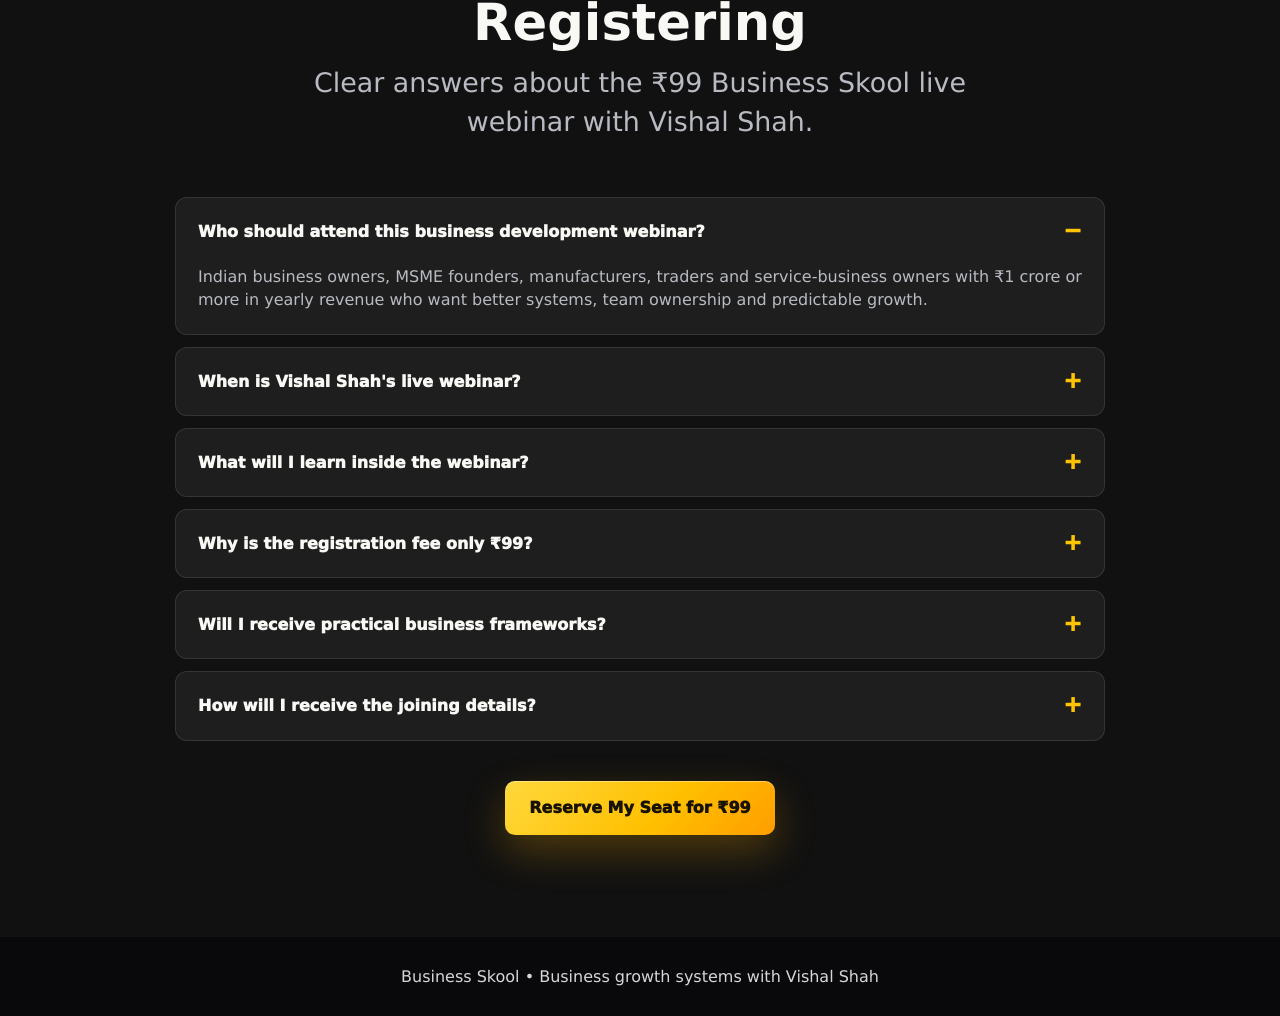
==== commit 2d60cc7f: "Add files via upload" ====
--- a/index.html
+++ b/index.html
@@ -3,12 +3,12 @@
   <head>
     <meta charset="utf-8" />
     <meta name="viewport" content="width=device-width, initial-scale=1" />
-    <title>Build a Business on Autopilot | ₹99 Business Growth Webinar</title>
+    <title>Put Your Business on Autopilot | ₹99 Business Growth Webinar</title>
     <meta
       name="description"
       content="Join Vishal Shah's live ₹99 Business Skool webinar on 24 June 2026. Build team accountability, simple systems and a clear 90-day plan for owner-independent growth."
     />
-    <meta property="og:title" content="Build a Business on Autopilot | Business Skool ₹99 Webinar" />
+    <meta property="og:title" content="Put Your Business on Autopilot | Business Skool ₹99 Webinar" />
     <meta
       property="og:description"
       content="A live webinar for ₹1 Cr+ business owners who want stronger teams, owner-independent systems and a practical 90-day growth plan."
@@ -25,9 +25,9 @@
     <link rel="apple-touch-icon" href="./assets/business-skool-logo.png" />
     <link rel="preconnect" href="https://www.youtube.com" />
     <link rel="preconnect" href="https://i.ytimg.com" />
-    <link rel="stylesheet" href="./styles.css?v=20260619-9" />
-    <link rel="stylesheet" href="./final-overrides.css?v=20260619-9" />
-    <link rel="stylesheet" href="./content-sections.css?v=20260619-9" />
+    <link rel="stylesheet" href="./styles.css?v=20260619-11" />
+    <link rel="stylesheet" href="./final-overrides.css?v=20260619-11" />
+    <link rel="stylesheet" href="./content-sections.css?v=20260619-11" />
     <!-- Meta Pixel Code -->
     <script>
       !function(f,b,e,v,n,t,s)
@@ -112,7 +112,7 @@
         <div class="hero-inner">
           <div class="hero-copy reveal">
             <p class="hero-growth-kicker">For ₹1 Cr+ business owners</p>
-            <h1>Build a Business on Autopilot <span>Without Being in Every Decision</span></h1>
+            <h1>Working Hard but Still No Profit or Freedom? <span>Put Your Business on Autopilot</span></h1>
             <div class="hero-card">
               <p class="video-kicker">Watch the invitation</p>
               <div class="video-embed" aria-label="Vishal Shah's webinar invitation video">
--- a/content-sections.css
+++ b/content-sections.css
@@ -421,3 +421,255 @@
 @media (prefers-reduced-motion: reduce) {
   .learning-card, .hero-play-button { transition: none; }
 }
+
+/* Compact split hero: copy left, invitation video right. */
+.hero {
+  min-height: auto;
+  padding: 42px 24px 76px;
+  background:
+    radial-gradient(circle at 12% 22%, rgba(255, 184, 0, 0.22), transparent 30%),
+    radial-gradient(circle at 88% 20%, rgba(124, 229, 217, 0.18), transparent 32%),
+    radial-gradient(circle at 72% 88%, rgba(89, 72, 255, 0.16), transparent 32%),
+    linear-gradient(135deg, #07111f 0%, #10182b 54%, #171027 100%);
+}
+
+.hero-logo {
+  width: min(190px, 42vw);
+  margin: 12px auto 34px;
+}
+
+.hero-inner { width: min(100%, 1180px); }
+
+.hero-copy {
+  display: grid;
+  grid-template-columns: minmax(0, 1.08fr) minmax(410px, 0.92fr);
+  grid-template-areas:
+    "kicker video"
+    "title video"
+    "subtitle video"
+    "promise video"
+    "points video"
+    "actions video";
+  column-gap: clamp(36px, 5vw, 72px);
+  align-items: start;
+  text-align: left;
+}
+
+.hero-growth-kicker {
+  grid-area: kicker;
+  margin: 0 0 16px;
+  border-color: rgba(124, 229, 217, 0.34);
+  color: #dffffb;
+  background: rgba(124, 229, 217, 0.1);
+}
+
+.hero h1 {
+  grid-area: title;
+  max-width: 690px;
+  margin: 0 0 20px;
+  font-size: clamp(2.55rem, 4.3vw, 4.2rem);
+  line-height: 0.99;
+  text-align: left;
+}
+
+.hero h1 span {
+  display: block;
+  color: #ffbd16;
+  text-shadow: 0 0 32px rgba(255, 184, 0, 0.2);
+}
+
+.hero-card {
+  grid-area: video;
+  align-self: center;
+  width: 100%;
+  margin: 0;
+  padding: 16px;
+  gap: 11px;
+  border: 1px solid rgba(124, 229, 217, 0.28);
+  border-radius: 24px;
+  background:
+    linear-gradient(145deg, rgba(255,255,255,0.12), rgba(255,255,255,0.045)),
+    radial-gradient(circle at 100% 0%, rgba(124,229,217,0.14), transparent 40%);
+  box-shadow: 0 34px 90px rgba(0,0,0,0.42), 0 0 55px rgba(124,229,217,0.08);
+}
+
+.video-kicker { font-size: 0.84rem; letter-spacing: 0.11em; }
+.hero-video-caption { padding: 9px 4px 2px; }
+.hero-video-caption strong { font-size: 0.98rem; }
+.hero-video-caption span { font-size: 0.8rem; }
+
+.hero-subtitle {
+  grid-area: subtitle;
+  max-width: 620px;
+  margin: 0 0 10px;
+  color: #d8dceb;
+  font-size: clamp(0.96rem, 1.35vw, 1.08rem);
+  line-height: 1.55;
+  text-align: left;
+}
+
+.hero-promise {
+  grid-area: promise;
+  max-width: none;
+  margin: 0 0 16px;
+  color: #fff0bd;
+  font-size: 0.94rem;
+  text-align: left;
+}
+
+.hero-points {
+  grid-area: points;
+  width: 100%;
+  margin: 0 0 18px;
+  gap: 9px;
+}
+
+.hero-points article {
+  min-height: 82px;
+  padding: 12px;
+  border-color: rgba(124, 229, 217, 0.16);
+  background: rgba(255,255,255,0.065);
+  text-align: left;
+}
+
+.hero-points span { margin-bottom: 6px; color: #7ce5d9; font-size: 0.69rem; }
+.hero-points strong { font-size: 0.82rem; line-height: 1.3; }
+
+.hero-actions {
+  grid-area: actions;
+  display: grid;
+  justify-items: start;
+  justify-content: start;
+  gap: 9px;
+  margin: 0;
+  text-align: left;
+}
+
+.hero-actions .cta-button {
+  color: #171106;
+  background: linear-gradient(135deg, #ffd33d, #ff9d00 62%, #ff7a00);
+  box-shadow: 0 16px 42px rgba(255, 157, 0, 0.28);
+}
+
+.hero-actions .cta-button:hover { box-shadow: 0 20px 52px rgba(255, 157, 0, 0.38); }
+.framework-gift { color: #eafdfb; font-size: 0.86rem; }
+.hero-note { color: #aeb6ca; font-size: 0.76rem; text-align: left; }
+
+@media (max-width: 900px) {
+  .hero { padding: 28px 14px 54px; }
+  .hero-logo { width: min(158px, 44vw); margin: 8px auto 20px; }
+  .hero-inner { width: min(100%, 680px); }
+  .hero-copy { display: block; text-align: center; }
+  .hero-growth-kicker { margin: 0 auto 13px; padding: 8px 13px; font-size: 0.72rem; }
+  .hero h1 { max-width: 620px; margin: 0 auto 16px; font-size: clamp(2rem, 9.2vw, 3.15rem); line-height: 1.02; text-align: center; }
+  .hero-card { width: min(100%, 600px); margin: 0 auto; padding: 10px; gap: 7px; border-radius: 18px; }
+  .video-kicker { font-size: 0.74rem; }
+  .video-embed { border-radius: 13px; }
+  .hero-play-button { width: 58px; height: 58px; font-size: 1.3rem; }
+  .hero-play-label { bottom: 10px; font-size: 0.72rem; }
+  .hero-video-caption { display: none; }
+  .hero-subtitle { max-width: 560px; margin: 14px auto 7px; font-size: 0.88rem; line-height: 1.48; text-align: center; }
+  .hero-promise { margin: 0 auto 13px; font-size: 0.82rem; text-align: center; }
+  .hero-points { margin: 0 auto 14px; }
+  .hero-actions { justify-items: center; justify-content: center; gap: 7px; text-align: center; }
+  .hero-actions .cta-button { min-height: 48px; padding: 13px 20px; font-size: 0.95rem; }
+  .framework-gift { font-size: 0.76rem; }
+  .hero-note { font-size: 0.68rem; line-height: 1.4; text-align: center; }
+}
+
+@media (max-width: 420px) {
+  .hero { padding-inline: 11px; padding-bottom: 46px; }
+  .hero-logo { width: 145px; margin-bottom: 16px; }
+  .hero h1 { font-size: clamp(1.88rem, 9vw, 2.35rem); }
+  .hero-subtitle { font-size: 0.82rem; }
+  .hero-promise { font-size: 0.78rem; }
+}
+
+/* Restrained yellow, red and black brand system. */
+:root {
+  --night: #080808;
+  --night-soft: #111111;
+  --panel: #191919;
+  --accent: #ffc400;
+  --accent-cool: #ff3b30;
+}
+
+body { background: #080808; }
+
+.hero {
+  padding-top: 74px;
+  background:
+    radial-gradient(circle at 12% 20%, rgba(255, 196, 0, 0.18), transparent 31%),
+    radial-gradient(circle at 88% 20%, rgba(230, 37, 31, 0.16), transparent 32%),
+    linear-gradient(135deg, #060606 0%, #15100a 52%, #160707 100%);
+}
+
+.hero-logo { margin-top: 10px; }
+.hero-growth-kicker { border-color: rgba(255, 196, 0, 0.34); color: #fff2bd; background: rgba(255, 196, 0, 0.09); }
+.hero h1 span { color: #ffc400; text-shadow: 0 0 32px rgba(255,196,0,0.2); }
+.hero-promise::before { color: #ff3b30; }
+.hero-card { border-color: rgba(230,37,31,0.3); background: linear-gradient(145deg, rgba(255,255,255,0.1), rgba(230,37,31,0.055)); box-shadow: 0 34px 90px rgba(0,0,0,0.48), 0 0 48px rgba(230,37,31,0.09); }
+.hero-points article { border-color: rgba(255,196,0,0.16); }
+.hero-points span { color: #ffca28; }
+
+.cta-button,
+.mobile-sticky-cta,
+.hero-actions .cta-button {
+  color: #171106;
+  background: linear-gradient(135deg, #ffd83d, #ffc000 58%, #ff9d00);
+  box-shadow: 0 16px 40px rgba(255, 176, 0, 0.26), inset 0 1px 0 rgba(255,255,255,0.38);
+}
+
+.cta-button:hover,
+.mobile-sticky-cta:hover,
+.hero-actions .cta-button:hover {
+  color: #090909;
+  background: linear-gradient(135deg, #ffe36b, #ffc400 60%, #ffad14);
+  box-shadow: 0 20px 52px rgba(255, 176, 0, 0.34), 0 0 0 6px rgba(255,196,0,0.08);
+}
+
+.webinar-guidance-section {
+  background:
+    radial-gradient(circle at 8% 18%, rgba(255,196,0,0.08), transparent 28%),
+    radial-gradient(circle at 92% 80%, rgba(230,37,31,0.09), transparent 28%),
+    #0c0c0c;
+}
+
+.stories-section,
+.outcomes-section,
+.faq-section { background: #111; }
+
+.agenda-section,
+.frameworks-section { background: #080808; }
+
+.webinar-glimpse-section {
+  background:
+    radial-gradient(circle at 15% 10%, rgba(255,196,0,0.1), transparent 30%),
+    radial-gradient(circle at 90% 85%, rgba(230,37,31,0.09), transparent 28%),
+    #090909;
+}
+
+.learning-card { border-color: rgba(255,196,0,0.16); }
+.learning-card:hover { border-color: rgba(230,37,31,0.45); }
+.action-do { border-color: rgba(255,196,0,0.3); background: rgba(255,196,0,0.065); }
+.action-do .action-panel-title > span { color: #171106; background: #ffc400; }
+.action-do li::before { color: #ffc400; }
+.action-dont { border-color: rgba(230,37,31,0.32); background: rgba(230,37,31,0.065); }
+.action-dont .action-panel-title > span { color: #fff; background: #e6251f; }
+.action-dont li::before { color: #ff514b; }
+.business-assessment { border-color: rgba(255,196,0,0.3); }
+.assessment-result { border-color: rgba(230,37,31,0.28); }
+.assessment-result span,
+.about-photo-card span,
+.about-direct-points span { color: #ffca28; }
+.about-direct-points article { border-color: rgba(230,37,31,0.15); background: rgba(230,37,31,0.04); }
+.video-embed { box-shadow: 0 26px 72px rgba(0,0,0,0.42), 0 0 0 1px rgba(255,196,0,0.08); }
+.proof-section::before { background: radial-gradient(circle, #ffc400, transparent 68%); }
+.proof-section::after { background: radial-gradient(circle, #e6251f, transparent 68%); }
+.hero-video-launch:focus-visible,
+.story-card.video-launch:focus-visible { outline-color: #ffc400; }
+
+@media (max-width: 900px) {
+  .hero { padding-top: 62px; }
+  .hero-logo { margin-top: 6px; }
+}
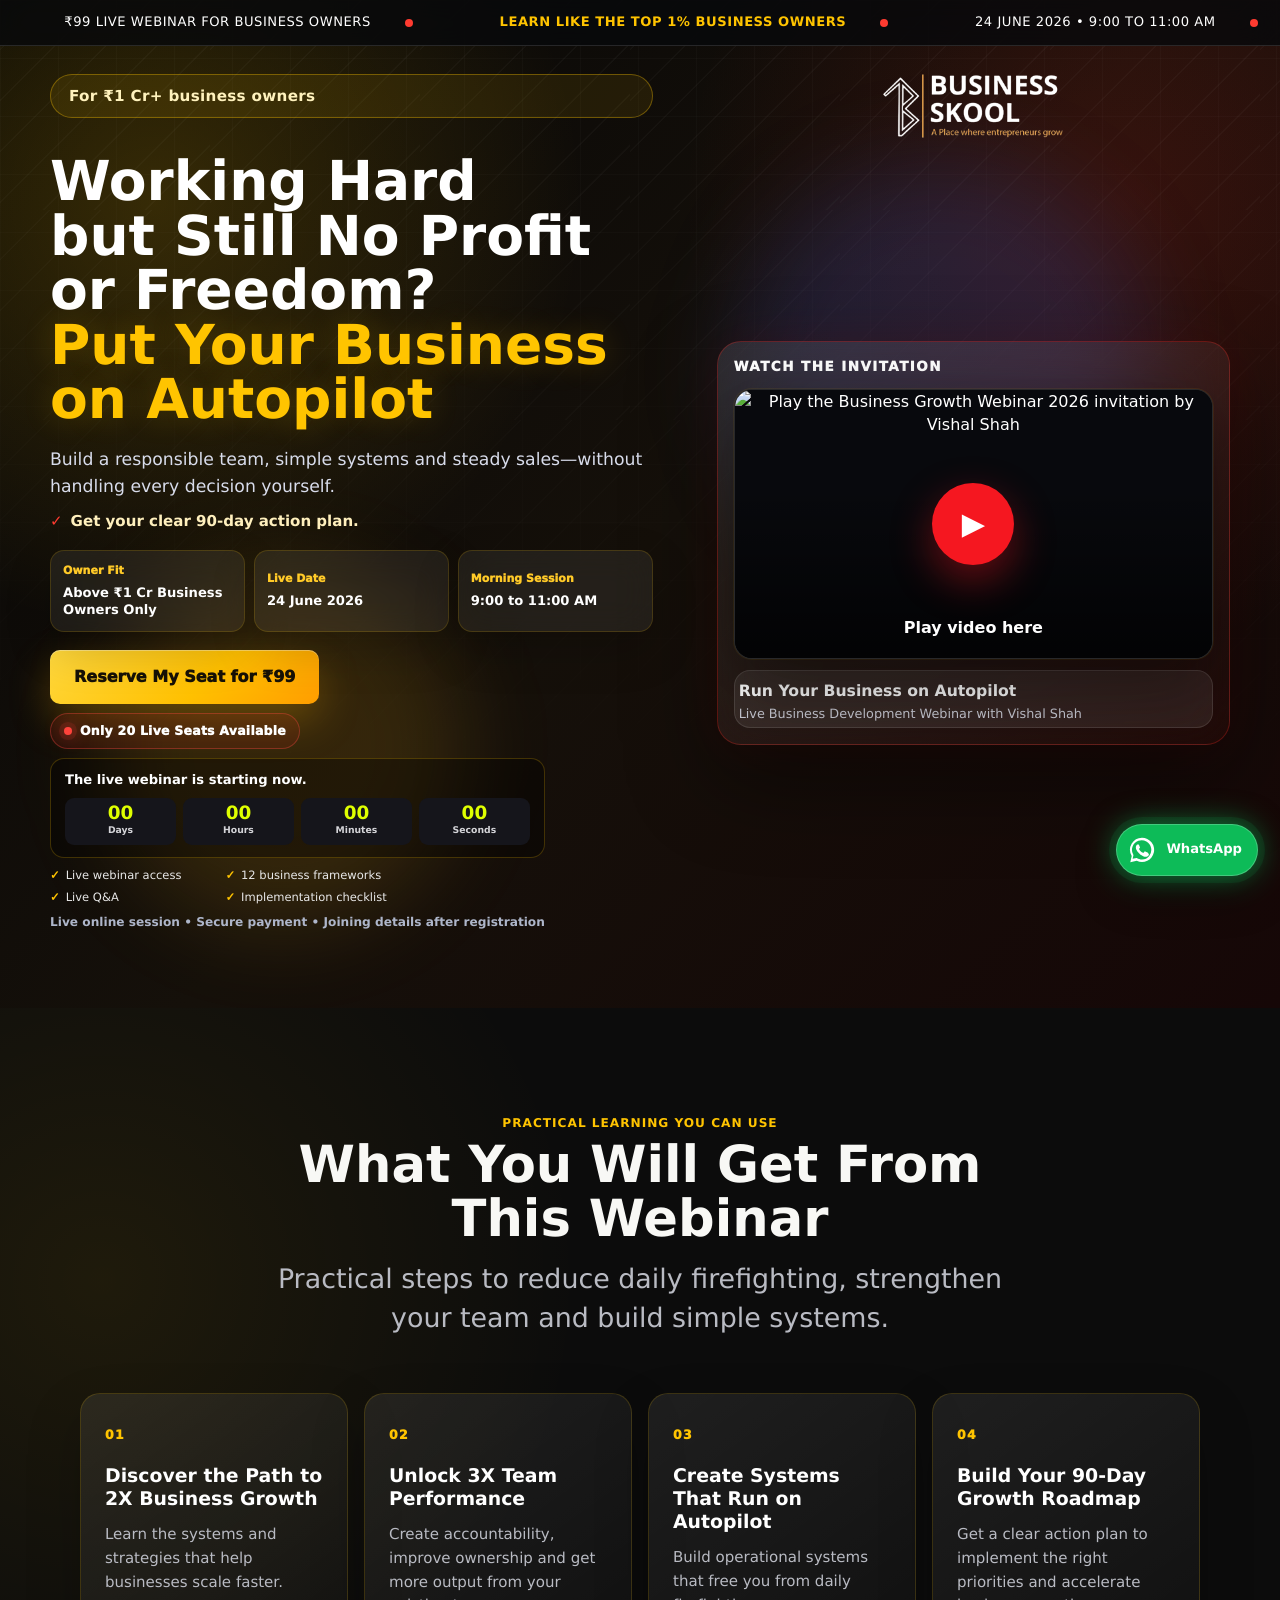
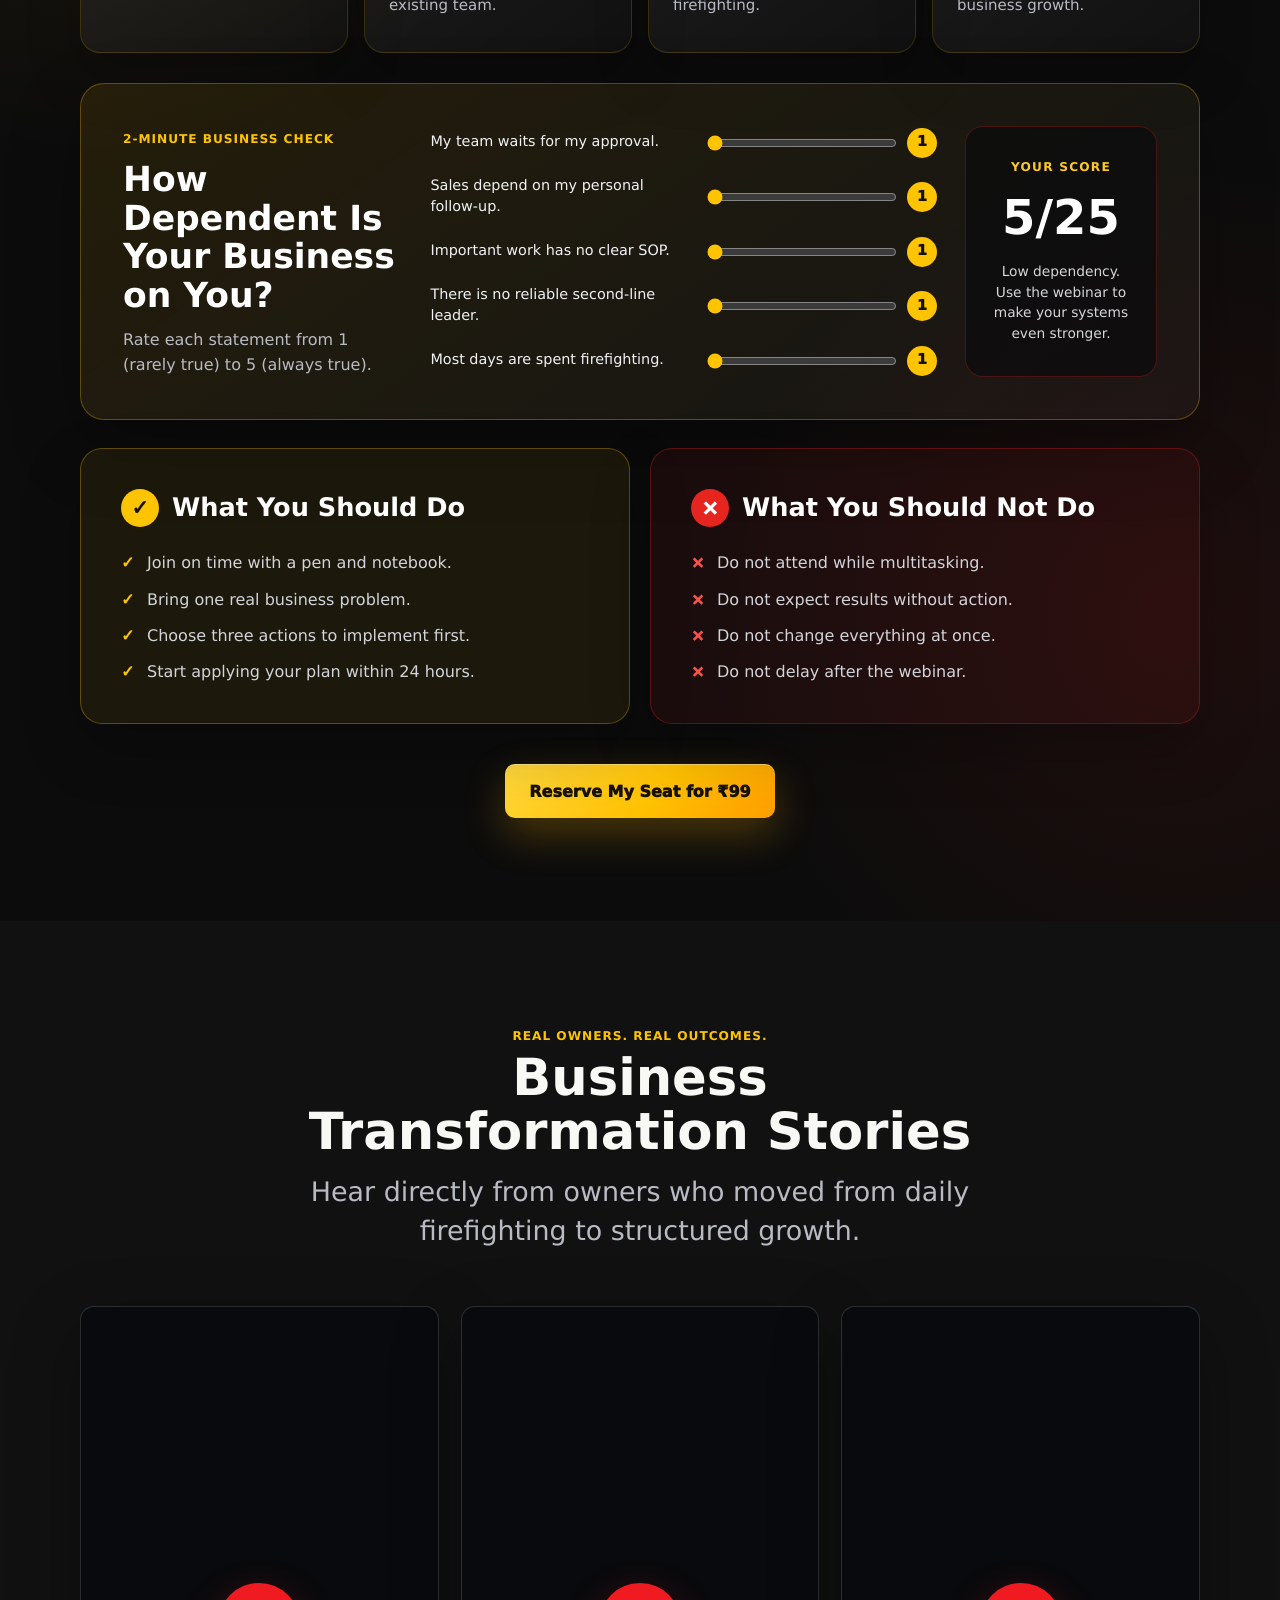
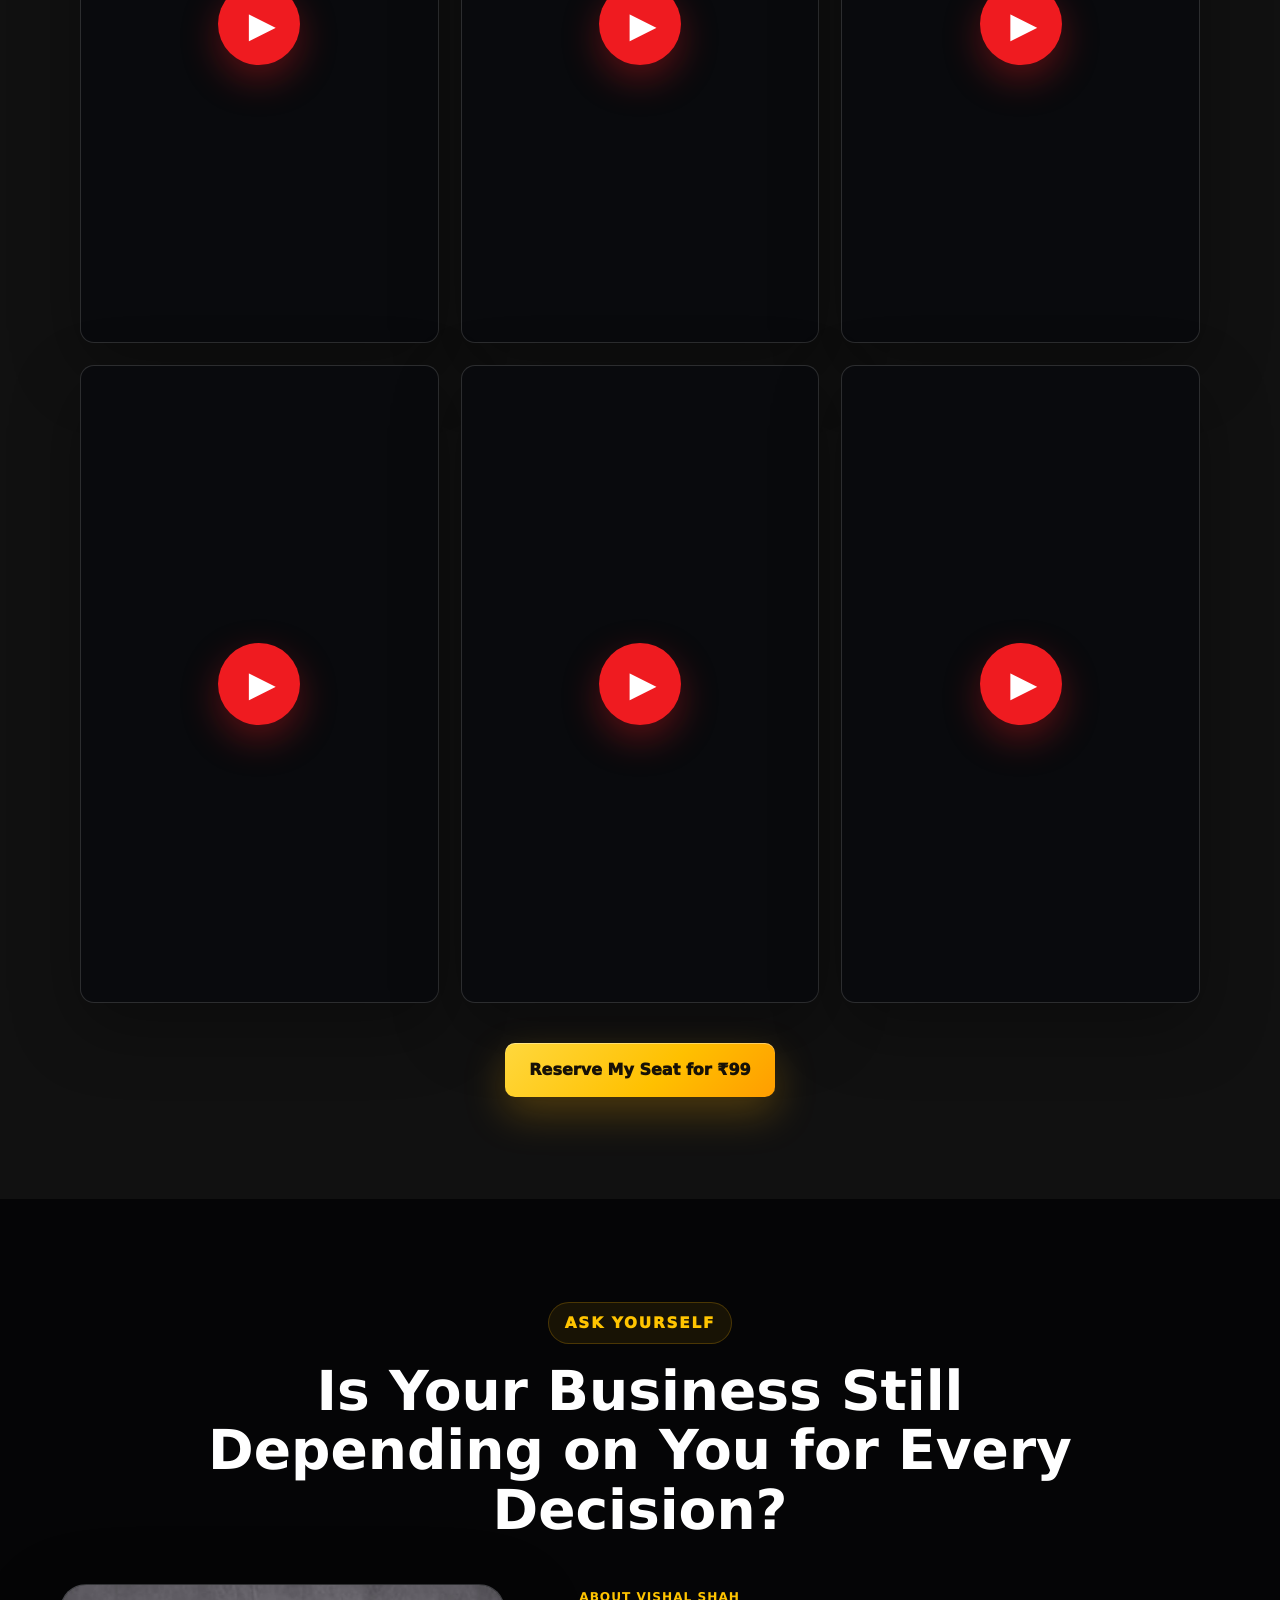
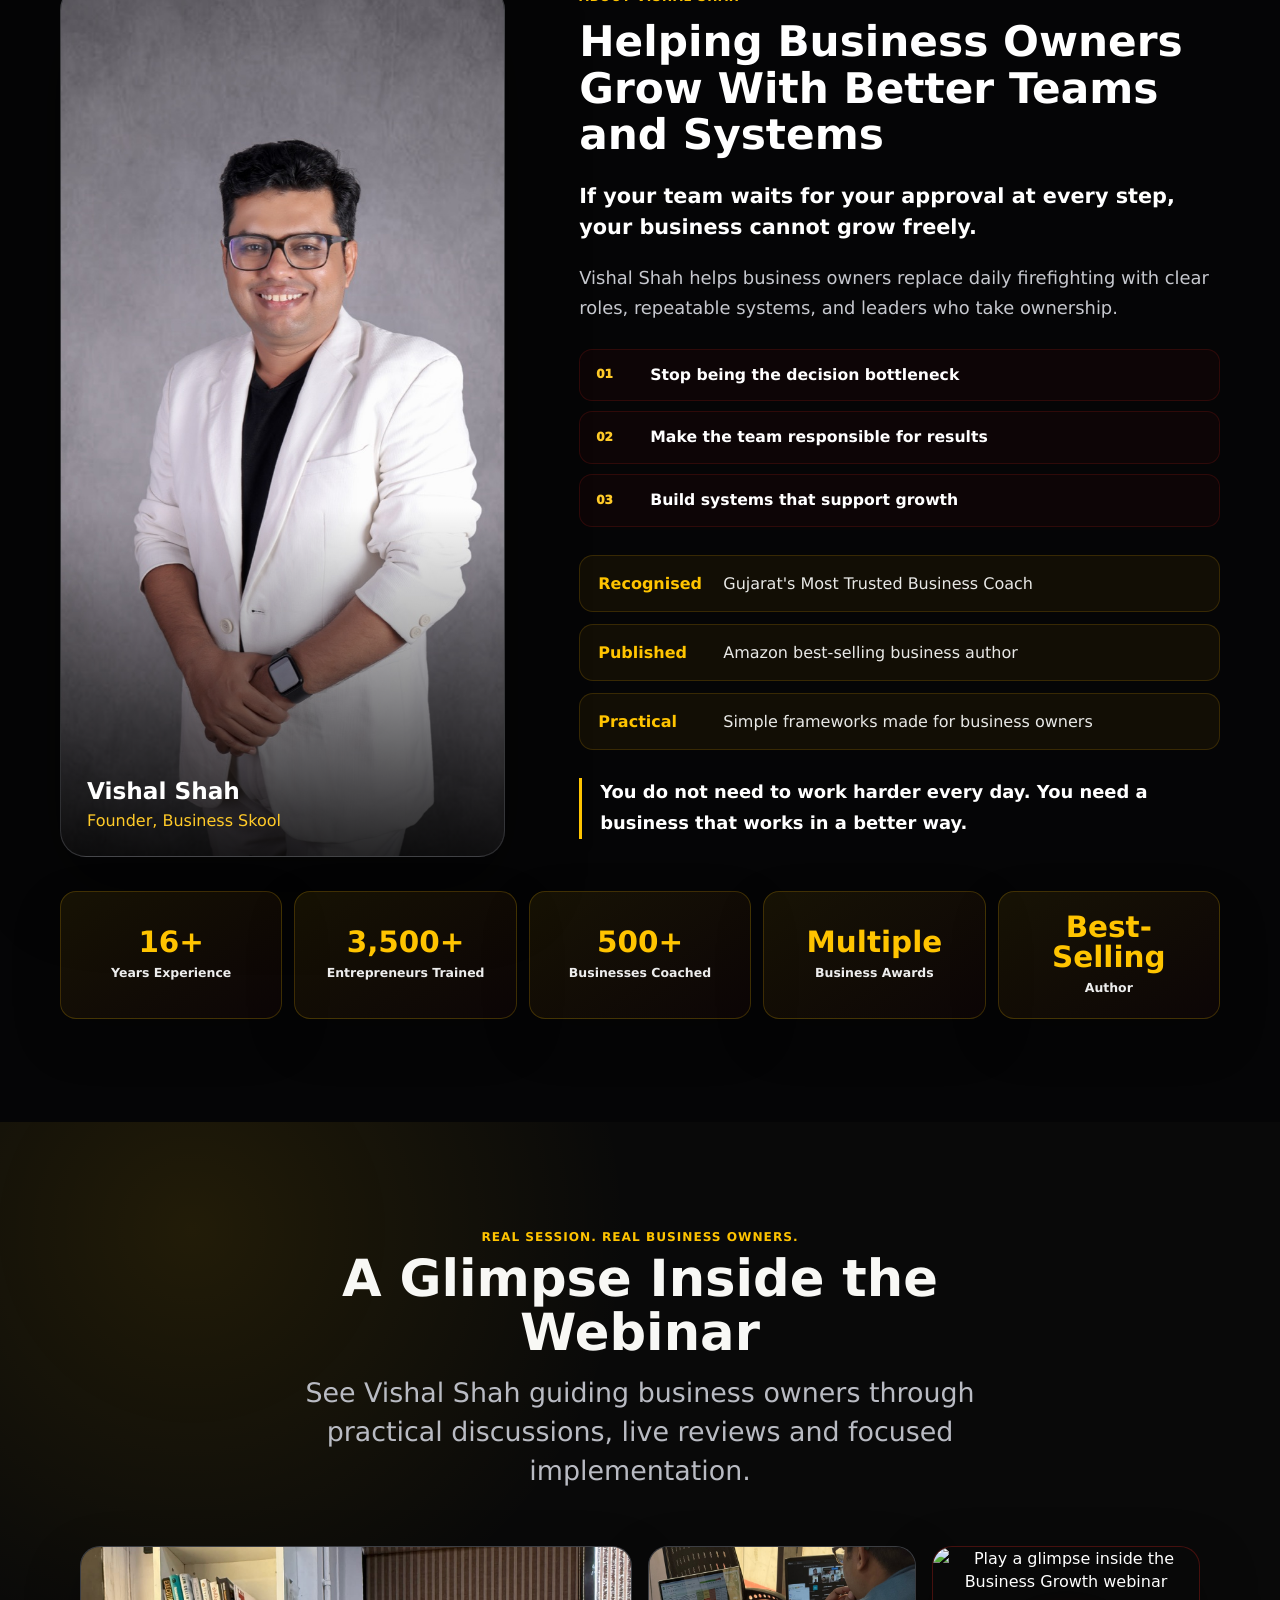
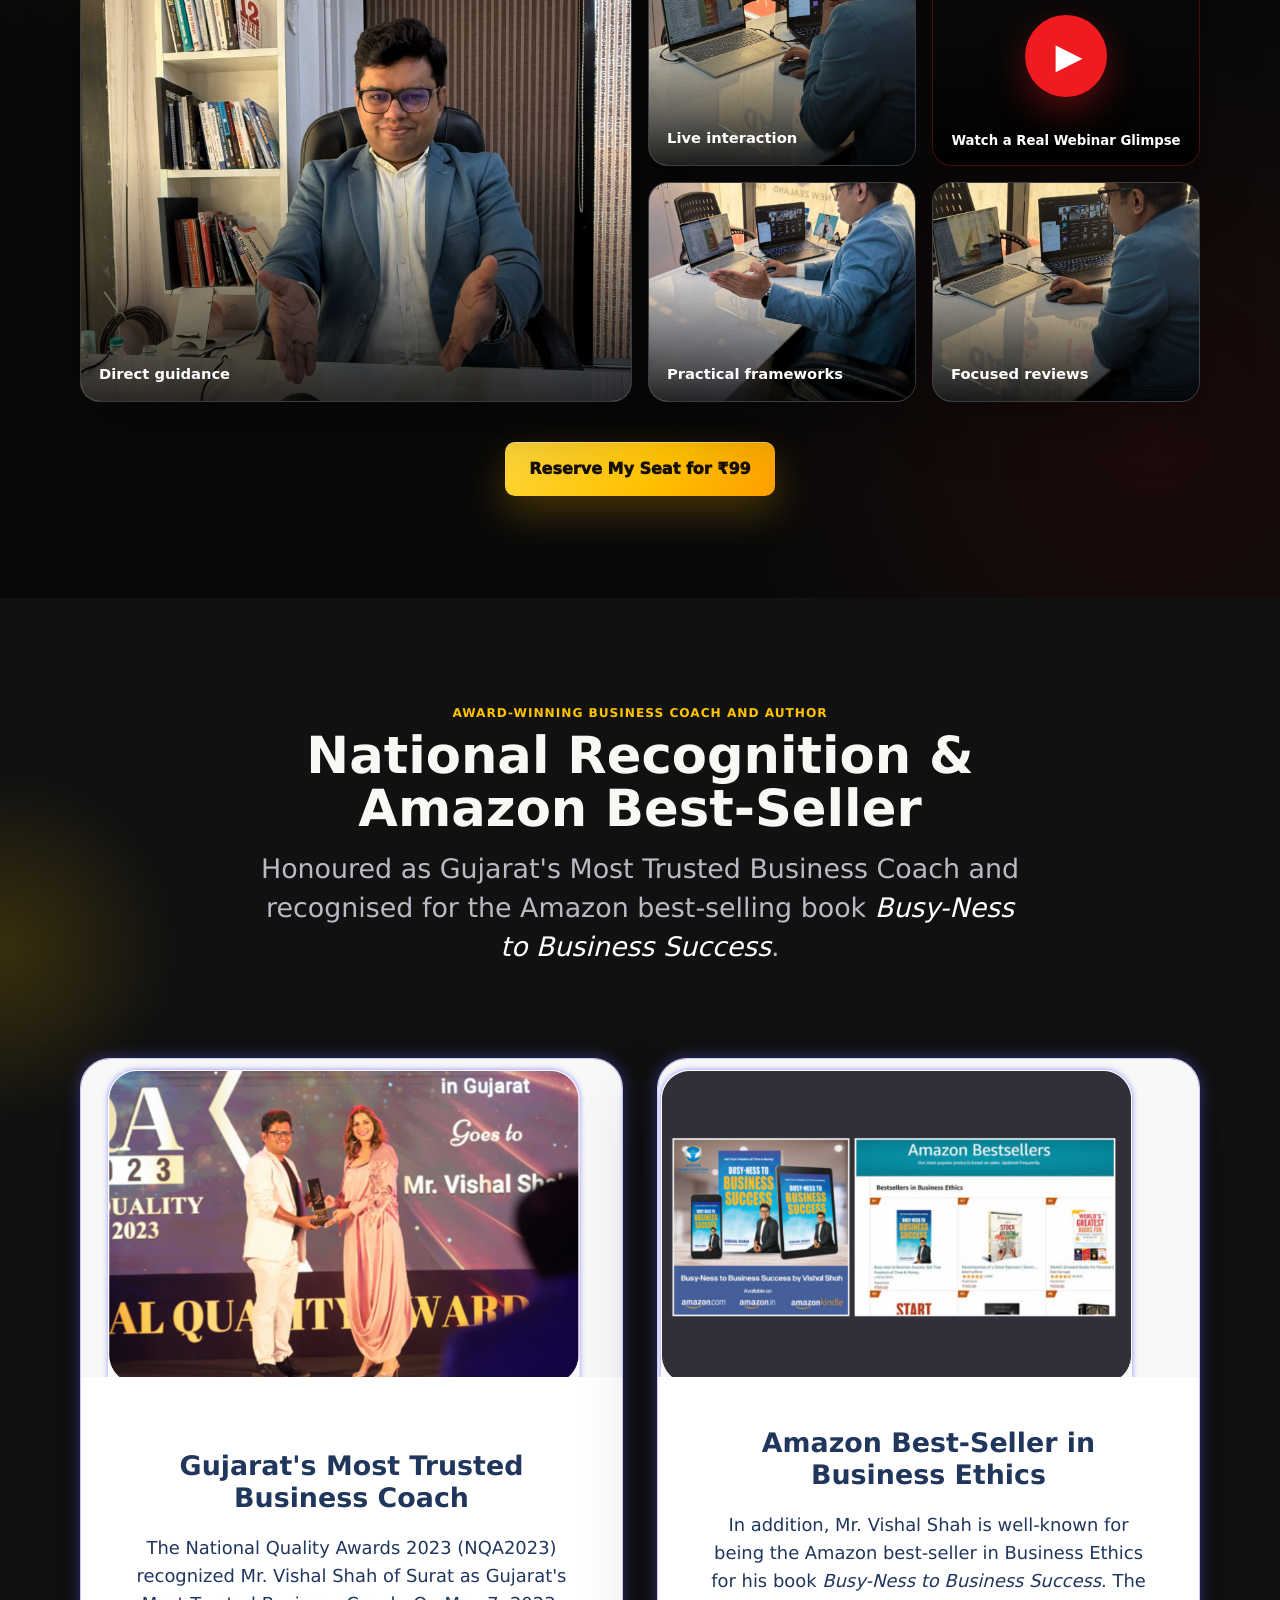
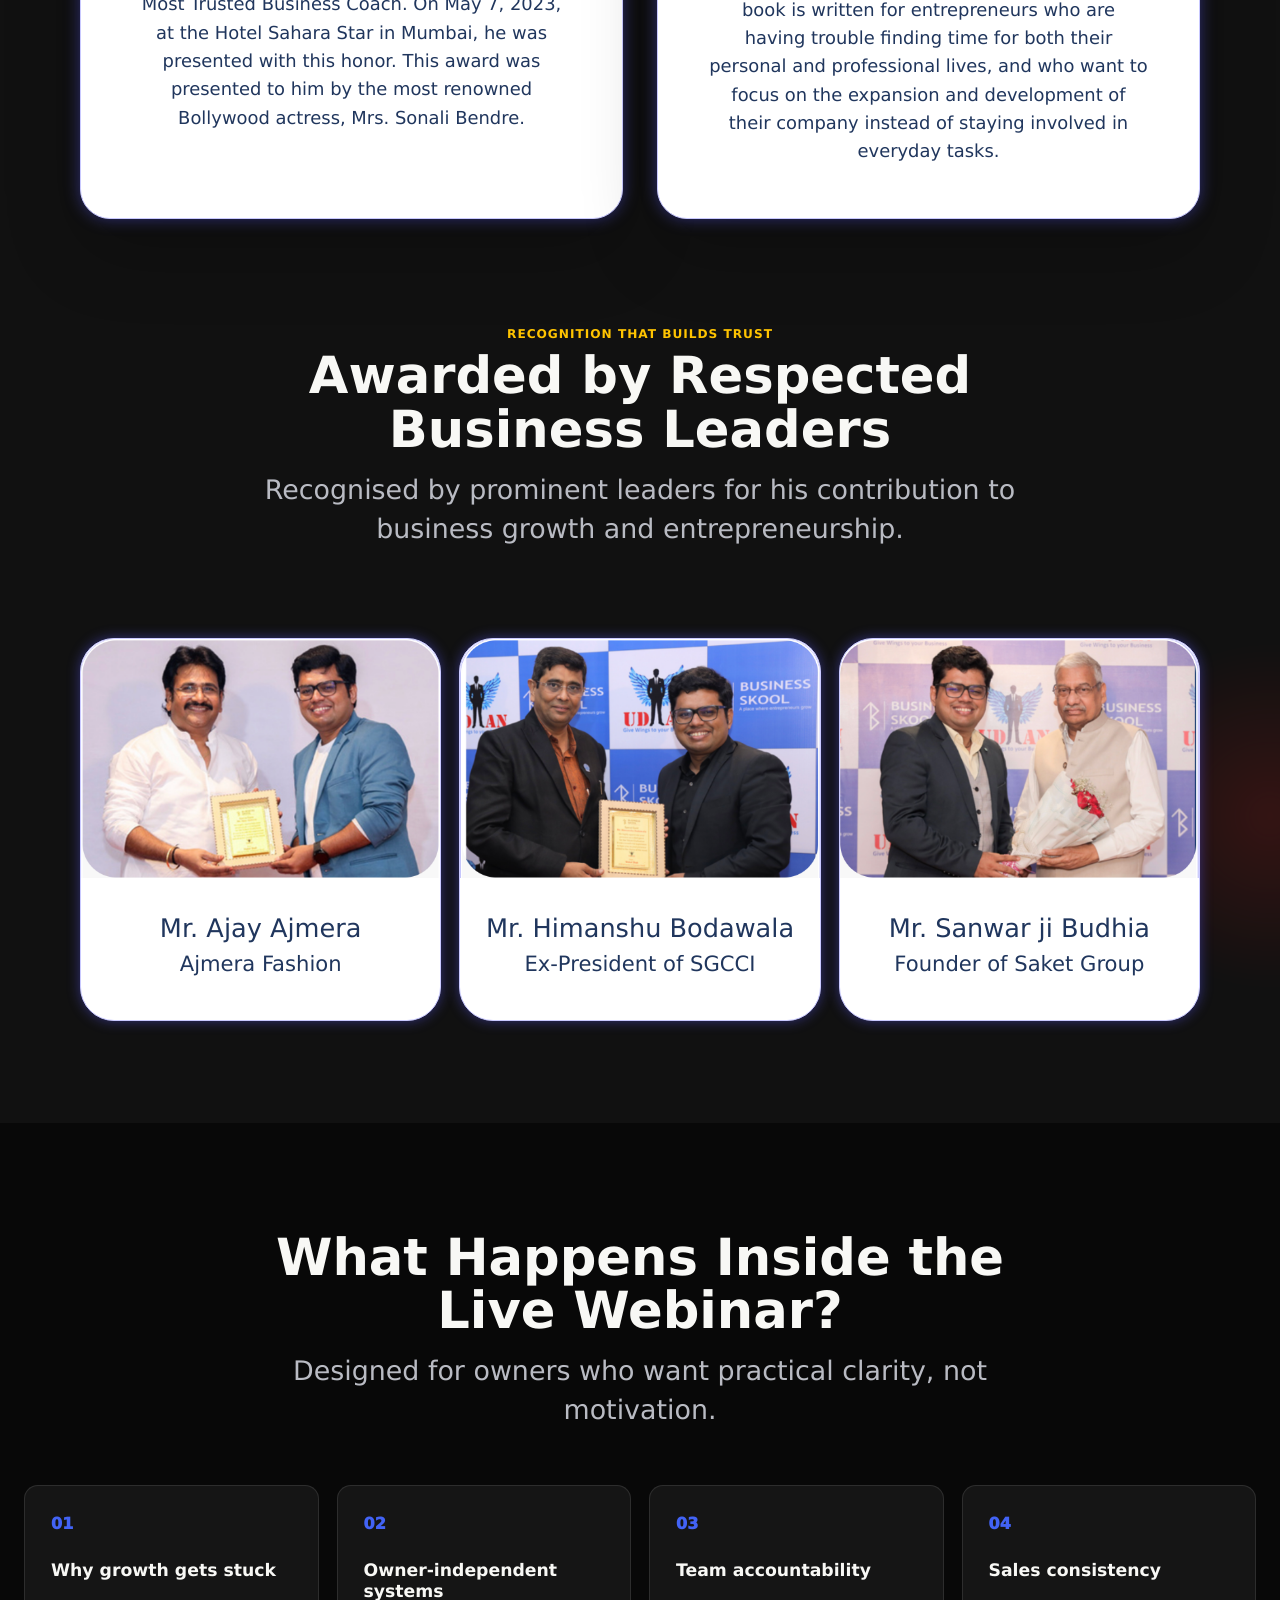
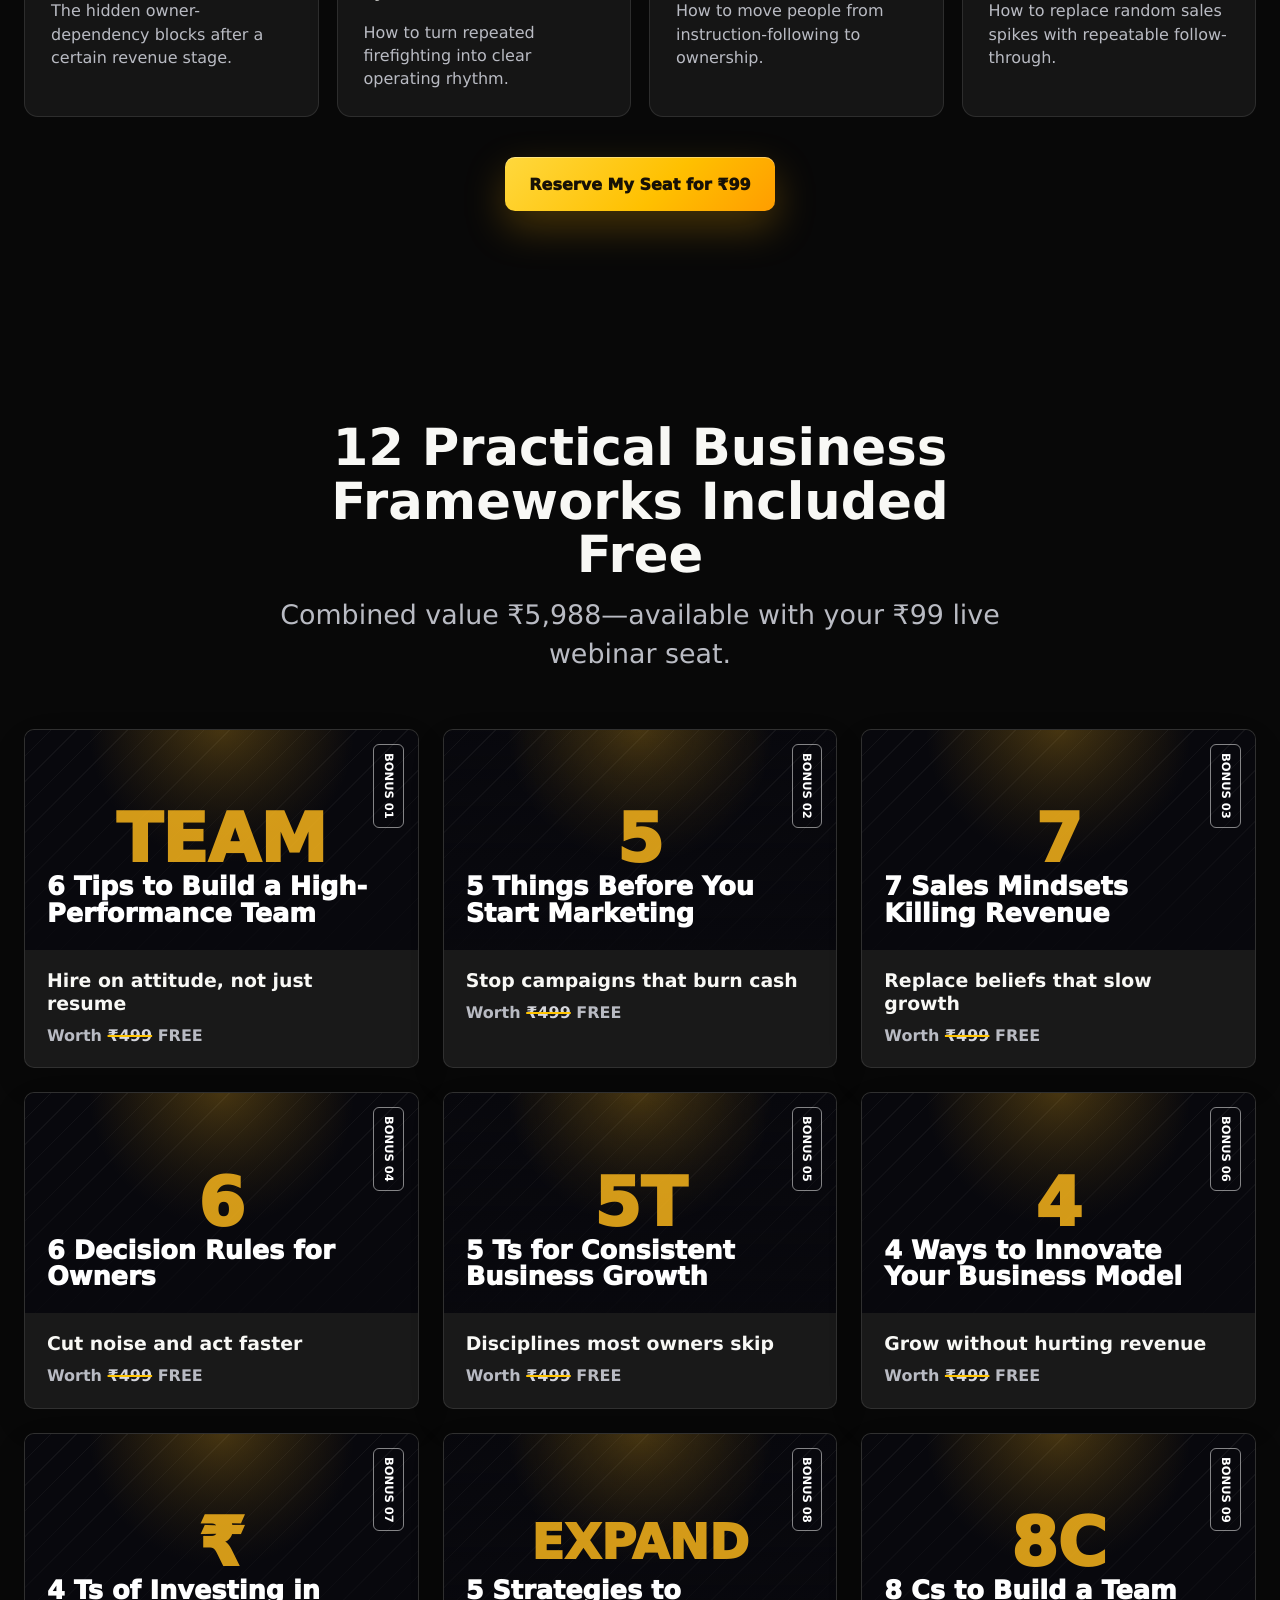
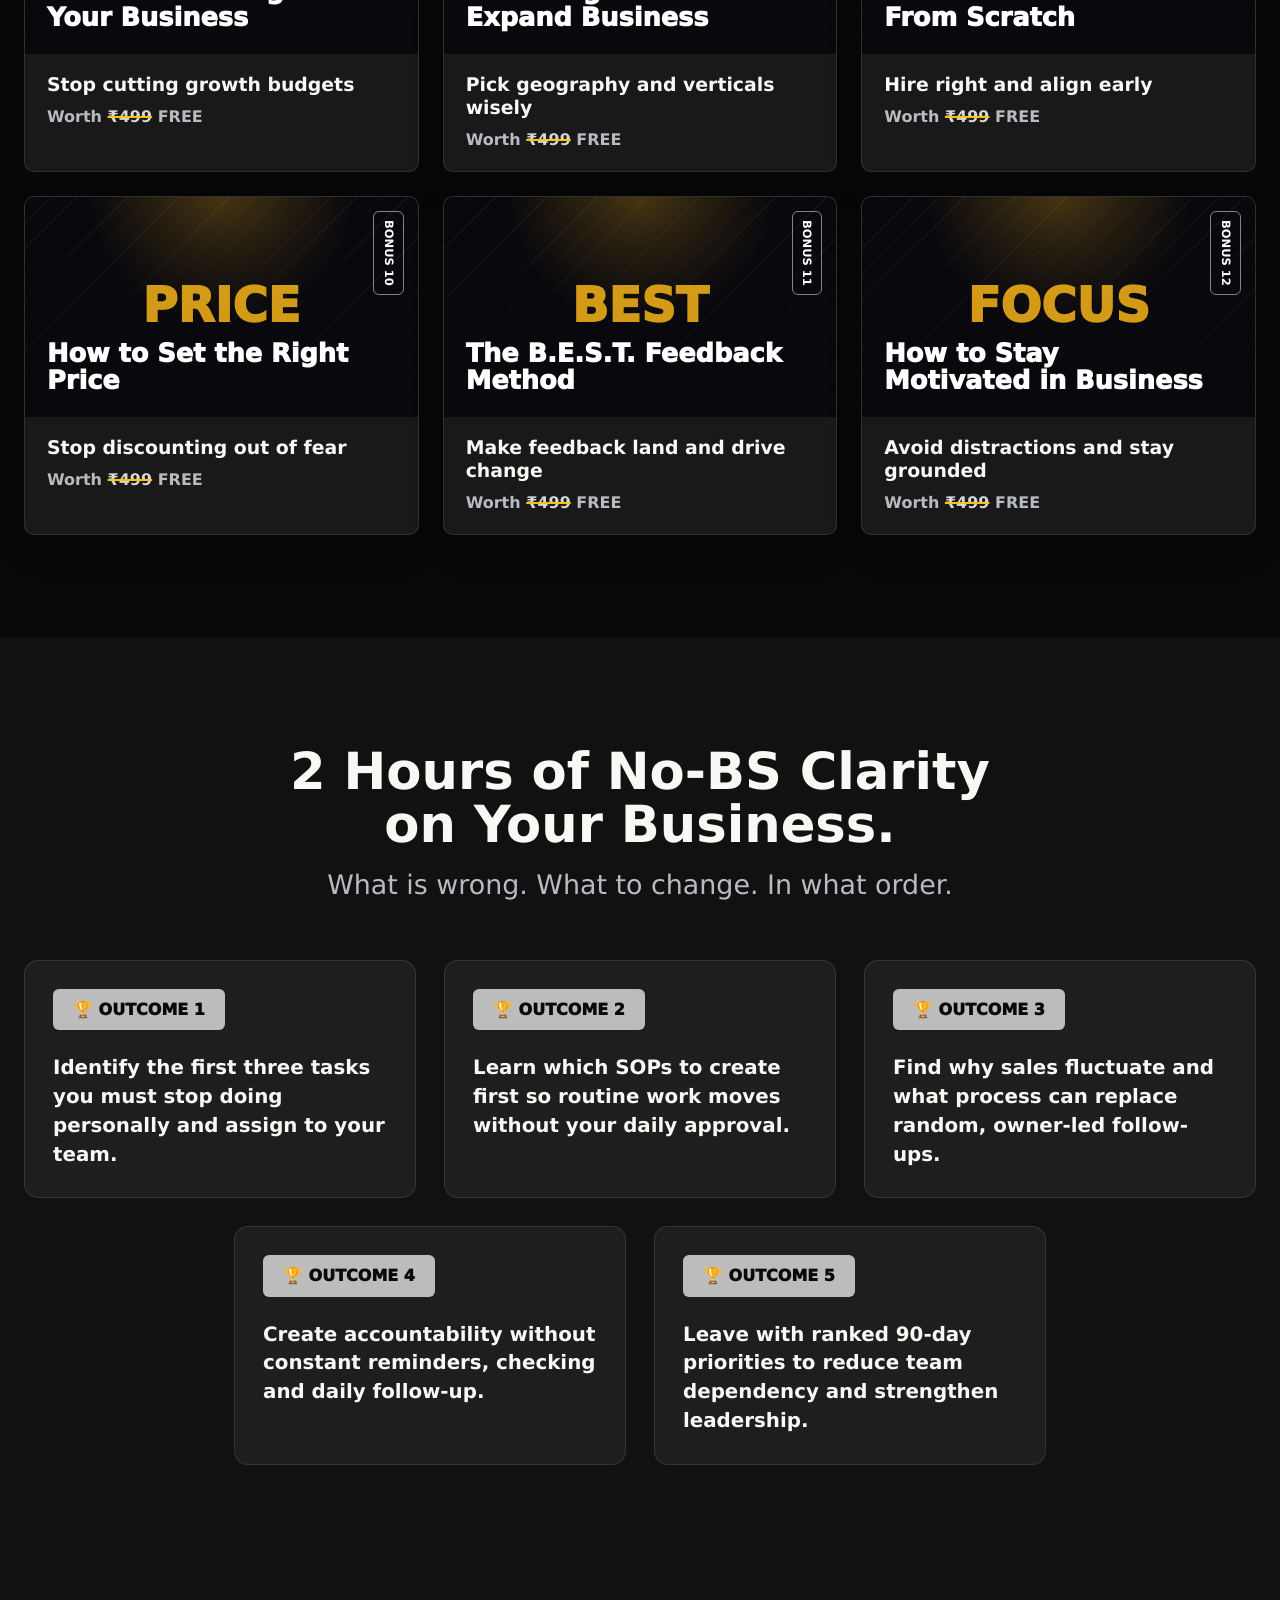
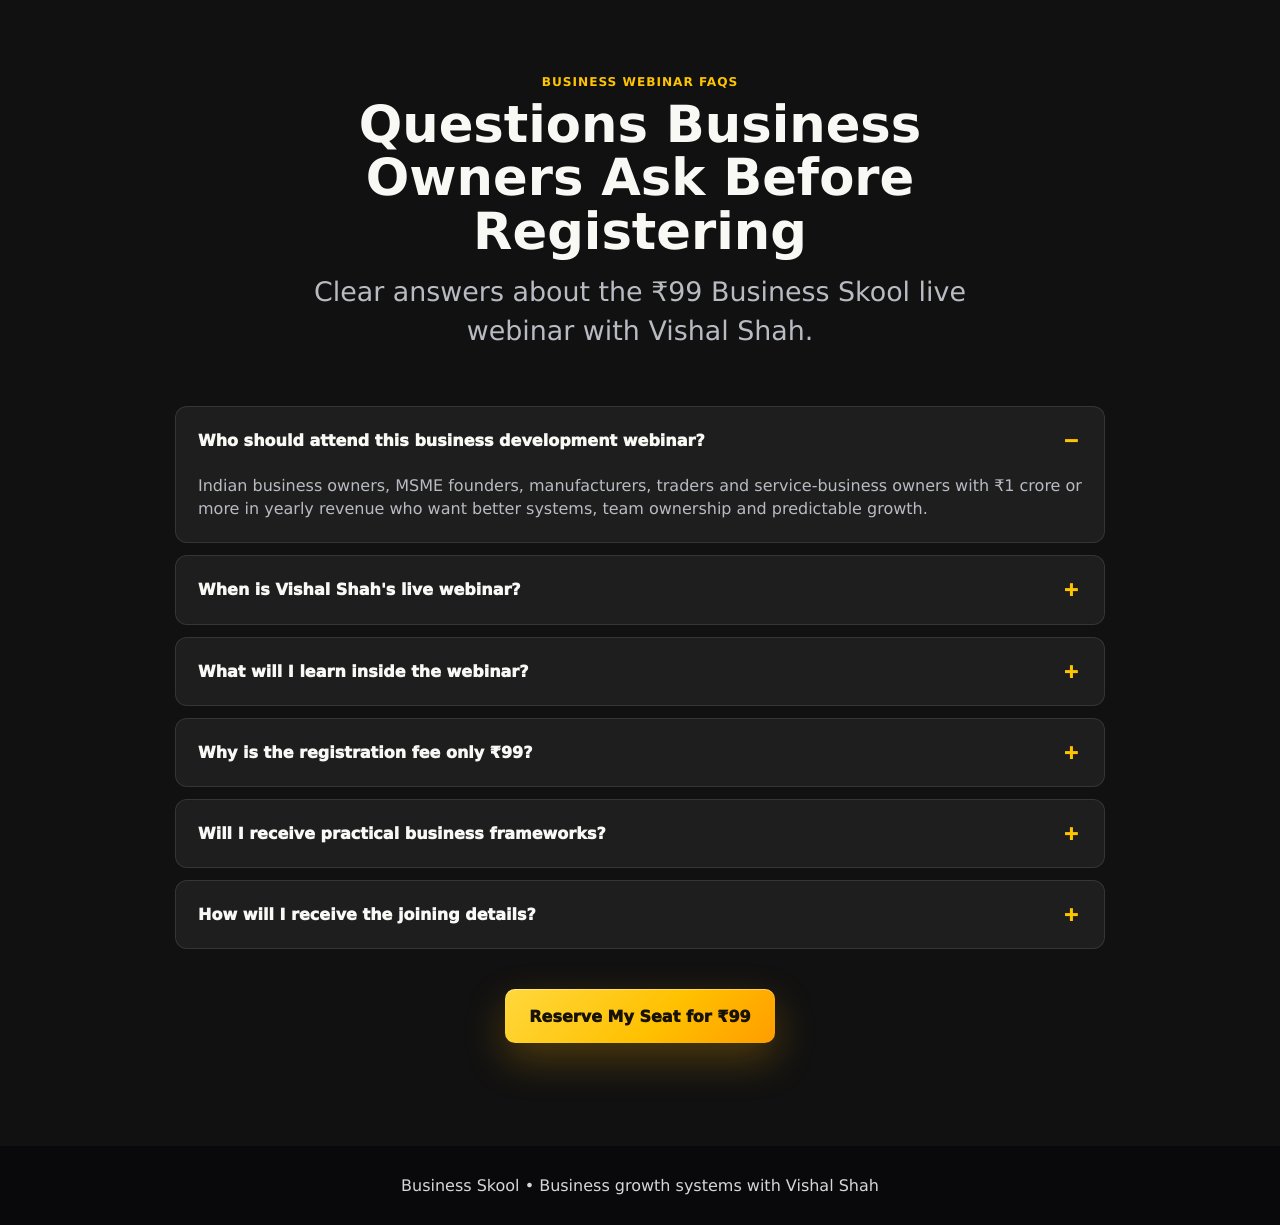
==== commit 952b66f6: "Add files via upload" ====
--- a/index.html
+++ b/index.html
@@ -25,9 +25,9 @@
     <link rel="apple-touch-icon" href="./assets/business-skool-logo.png" />
     <link rel="preconnect" href="https://www.youtube.com" />
     <link rel="preconnect" href="https://i.ytimg.com" />
-    <link rel="stylesheet" href="./styles.css?v=20260619-11" />
-    <link rel="stylesheet" href="./final-overrides.css?v=20260619-11" />
-    <link rel="stylesheet" href="./content-sections.css?v=20260619-11" />
+    <link rel="stylesheet" href="./styles.css?v=20260620-2" />
+    <link rel="stylesheet" href="./final-overrides.css?v=20260620-2" />
+    <link rel="stylesheet" href="./content-sections.css?v=20260620-2" />
     <!-- Meta Pixel Code -->
     <script>
       !function(f,b,e,v,n,t,s)
@@ -108,9 +108,9 @@
             </div>
           </div>
         </div>
-        <img class="hero-logo" src="assets/business-skool-logo.png" alt="Business Skool" />
         <div class="hero-inner">
           <div class="hero-copy reveal">
+            <img class="hero-logo" src="assets/business-skool-logo.png" alt="Business Skool" />
             <p class="hero-growth-kicker">For ₹1 Cr+ business owners</p>
             <h1>Working Hard but Still No Profit or Freedom? <span>Put Your Business on Autopilot</span></h1>
             <div class="hero-card">
@@ -155,7 +155,22 @@
               <a class="cta-button cta-large" href="https://rzp.io/rzp/PQajFWoW">
                 Reserve My Seat for ₹99
               </a>
-              <strong class="framework-gift">12 practical frameworks worth ₹5,988 included free</strong>
+              <div class="seat-urgency" role="status"><span aria-hidden="true"></span>Only 20 Live Seats Available</div>
+              <div class="mini-countdown" data-countdown-end="2026-06-24T09:00:00+05:30" aria-label="Countdown to the live webinar">
+                <strong>Time is running out. Reserve your seat now.</strong>
+                <div class="countdown-values">
+                  <span><b data-countdown="days">00</b><small>Days</small></span>
+                  <span><b data-countdown="hours">00</b><small>Hours</small></span>
+                  <span><b data-countdown="minutes">00</b><small>Minutes</small></span>
+                  <span><b data-countdown="seconds">00</b><small>Seconds</small></span>
+                </div>
+              </div>
+              <ul class="cta-benefits" aria-label="Registration includes">
+                <li>Live webinar access</li>
+                <li>12 business frameworks</li>
+                <li>Live Q&amp;A</li>
+                <li>Implementation checklist</li>
+              </ul>
               <p class="hero-note">Live online session • Secure payment • Joining details after registration</p>
             </div>
           </div>
@@ -373,7 +388,7 @@
           <button class="story-card video-launch" type="button" data-video-id="Rvu4kBdhugU" data-video-label="Business Skool owner story 3"><img src="https://i.ytimg.com/vi/Rvu4kBdhugU/hqdefault.jpg" alt="Business Skool owner story 3" loading="lazy" /><span class="play-button" aria-hidden="true">▶</span><span class="sr-only">Play testimonial video 3</span></button>
           <button class="story-card video-launch" type="button" data-video-id="n7v20gjhetM" data-video-label="Business Skool owner story 4"><img src="https://i.ytimg.com/vi/n7v20gjhetM/hqdefault.jpg" alt="Business Skool owner story 4" loading="lazy" /><span class="play-button" aria-hidden="true">▶</span><span class="sr-only">Play testimonial video 4</span></button>
           <button class="story-card video-launch" type="button" data-video-id="OTgGs9n7V90" data-video-label="Business Skool owner story 5"><img src="https://i.ytimg.com/vi/OTgGs9n7V90/hqdefault.jpg" alt="Business Skool owner story 5" loading="lazy" /><span class="play-button" aria-hidden="true">▶</span><span class="sr-only">Play testimonial video 5</span></button>
-          <button class="story-card video-launch" type="button" data-video-id="BN_kdetSPDI" data-video-label="Business Skool owner story 6"><img src="https://i.ytimg.com/vi/BN_kdetSPDI/hqdefault.jpg" alt="Business Skool owner story 6" loading="lazy" /><span class="play-button" aria-hidden="true">▶</span><span class="sr-only">Play testimonial video 6</span></button>
+          <button class="story-card video-launch" type="button" data-video-id="1JHWCzTee9o" data-video-label="Foundation Program experience from a business owner"><img src="https://i.ytimg.com/vi/1JHWCzTee9o/hqdefault.jpg" alt="Foundation Program business owner testimonial" loading="lazy" /><span class="play-button" aria-hidden="true">▶</span><span class="sr-only">Play testimonial video 6</span></button>
         </div>
         <div class="section-cta reveal">
           <a class="cta-button cta-large" href="https://rzp.io/rzp/PQajFWoW">Reserve My Seat for ₹99</a>
@@ -426,23 +441,23 @@
         <div class="learning-grid">
           <article class="learning-card reveal">
             <span>01</span>
-            <h3>Find what is slowing growth</h3>
-            <p>Spot the work and decisions that still depend on you.</p>
+            <h3>Discover the Path to 2X Business Growth</h3>
+            <p>Learn the systems and strategies that help businesses scale faster.</p>
           </article>
           <article class="learning-card reveal">
             <span>02</span>
-            <h3>Build a responsible team</h3>
-            <p>Set clear expectations and make people own results.</p>
+            <h3>Unlock 3X Team Performance</h3>
+            <p>Create accountability, improve ownership and get more output from your existing team.</p>
           </article>
           <article class="learning-card reveal">
             <span>03</span>
-            <h3>Create simple business systems</h3>
-            <p>Turn repeated work into processes your team can follow.</p>
+            <h3>Create Systems That Run on Autopilot</h3>
+            <p>Build operational systems that free you from daily firefighting.</p>
           </article>
           <article class="learning-card reveal">
             <span>04</span>
-            <h3>Choose your next 90-day priorities</h3>
-            <p>Know exactly what to implement first over the next 90 days.</p>
+            <h3>Build Your 90-Day Growth Roadmap</h3>
+            <p>Get a clear action plan to implement the right priorities and accelerate business growth.</p>
           </article>
         </div>
 
@@ -520,6 +535,13 @@
               <p class="about-closing">You do not need to work harder every day. You need a business that works in a better way.</p>
             </div>
           </div>
+          <div class="vishal-stats reveal" aria-label="Vishal Shah experience and impact">
+            <article><strong><span data-counter="16">16</span>+</strong><p>Years Experience</p></article>
+            <article><strong><span data-counter="3500">3500</span>+</strong><p>Entrepreneurs Trained</p></article>
+            <article><strong><span data-counter="500">500</span>+</strong><p>Businesses Coached</p></article>
+            <article><strong>Multiple</strong><p>Business Awards</p></article>
+            <article><strong>Best-Selling</strong><p>Author</p></article>
+          </div>
         </div>
       </section>
 
@@ -538,6 +560,11 @@
             <img src="assets/webinar-glimpse-2.jpg" alt="Vishal Shah conducting a live online business workshop" loading="lazy" />
             <span>Live interaction</span>
           </button>
+          <button class="glimpse-video-card video-launch" type="button" data-video-id="r93vmuLppWs" data-video-label="Glimpse inside the Business Growth webinar" data-video-event="WebinarGlimpseVideoPlay">
+            <img src="https://i.ytimg.com/vi/r93vmuLppWs/hqdefault.jpg" alt="Play a glimpse inside the Business Growth webinar" loading="lazy" />
+            <span class="play-button" aria-hidden="true">▶</span>
+            <strong>Watch a Real Webinar Glimpse</strong>
+          </button>
           <button class="glimpse-card" type="button" data-gallery-index="2" aria-label="View practical webinar discussion">
             <img src="assets/webinar-glimpse-3.jpg" alt="Vishal Shah explaining a practical business framework online" loading="lazy" />
             <span>Practical frameworks</span>
@@ -546,10 +573,6 @@
             <img src="assets/webinar-glimpse-4.jpg" alt="Vishal Shah reviewing participant progress during the webinar" loading="lazy" />
             <span>Focused reviews</span>
           </button>
-          <button class="glimpse-card" type="button" data-gallery-index="4" aria-label="View Vishal Shah teaching live">
-            <img src="assets/webinar-glimpse-5.jpg" alt="Vishal Shah teaching business owners during a live session" loading="lazy" />
-            <span>Clear next steps</span>
-          </button>
         </div>
         <div class="section-cta reveal">
           <a class="cta-button cta-large" href="https://rzp.io/rzp/PQajFWoW">Reserve My Seat for ₹99</a>
@@ -561,7 +584,7 @@
         <button class="glimpse-nav glimpse-prev" type="button" aria-label="Previous photo">‹</button>
         <img src="assets/webinar-glimpse-1.jpg" alt="Webinar photo preview" />
         <button class="glimpse-nav glimpse-next" type="button" aria-label="Next photo">›</button>
-        <p>1 of 5</p>
+        <p>1 of 4</p>
       </dialog>
 
       <section id="faq" class="faq-section" aria-labelledby="faq-title">
@@ -608,10 +631,21 @@
       <p>Business Skool • Business growth systems with Vishal Shah</p>
     </footer>
 
+    <a
+      class="floating-whatsapp"
+      href="https://wa.me/917069058365?text=Hello%20Business%20Skool%2C%20I%20want%20to%20know%20more%20about%20the%20live%20webinar."
+      target="_blank"
+      rel="noopener"
+      aria-label="Chat with Business Skool on WhatsApp"
+    >
+      <svg aria-hidden="true" viewBox="0 0 32 32"><path fill="currentColor" d="M16 3a12.8 12.8 0 0 0-11 19.3L3.5 29l6.9-1.5A12.9 12.9 0 1 0 16 3Zm0 23.2c-2 0-3.9-.6-5.5-1.6l-.4-.2-4.1.9.9-4-.3-.4a10.3 10.3 0 1 1 9.4 5.3Zm5.7-7.7c-.3-.2-1.9-.9-2.2-1-.3-.1-.5-.2-.7.2l-1 1.2c-.2.2-.4.2-.7.1-1.8-.9-3-1.7-4.2-3.8-.3-.5.3-.5.9-1.6.1-.2.1-.4 0-.6l-1-2.4c-.3-.6-.5-.5-.7-.5h-.6c-.2 0-.6.1-.9.4-.3.4-1.2 1.2-1.2 2.9s1.2 3.3 1.4 3.6c.2.2 2.5 3.8 6 5.3 2.2 1 3 .9 4.1.8.6-.1 1.9-.8 2.2-1.5.3-.7.3-1.3.2-1.5-.1-.2-.3-.3-.6-.4Z"/></svg>
+      <span>WhatsApp</span>
+    </a>
+
     <a class="mobile-sticky-cta cta-button" href="https://rzp.io/rzp/PQajFWoW">
       Reserve My Seat for ₹99
     </a>
 
-    <script src="./script.js?v=20260619-9"></script>
+    <script src="./script.js?v=20260620-2"></script>
   </body>
 </html>
--- a/content-sections.css
+++ b/content-sections.css
@@ -673,3 +673,276 @@
   .hero { padding-top: 62px; }
   .hero-logo { margin-top: 6px; }
 }
+
+/* Client conversion additions - compact, credible and responsive. */
+.seat-urgency {
+  display: inline-flex;
+  align-items: center;
+  gap: 8px;
+  padding: 8px 13px;
+  border: 1px solid rgba(255, 75, 67, 0.34);
+  border-radius: 999px;
+  color: #fff;
+  background: rgba(230, 37, 31, 0.1);
+  font-size: 0.78rem;
+  font-weight: 950;
+  letter-spacing: 0.02em;
+  animation: seatNudge 2.8s ease-in-out infinite;
+}
+
+.seat-urgency > span {
+  width: 8px;
+  height: 8px;
+  border-radius: 50%;
+  background: #ff433b;
+  box-shadow: 0 0 0 5px rgba(255, 67, 59, 0.13), 0 0 18px #ff433b;
+  animation: seatPulse 1.35s ease-in-out infinite;
+}
+
+@keyframes seatNudge {
+  0%, 86%, 100% { transform: translateX(0); }
+  90% { transform: translateX(-2px); }
+  94% { transform: translateX(2px); }
+  98% { transform: translateX(-1px); }
+}
+
+@keyframes seatPulse {
+  0%, 100% { opacity: 0.7; transform: scale(0.9); }
+  50% { opacity: 1; transform: scale(1.15); }
+}
+
+.mini-countdown {
+  display: grid;
+  gap: 8px;
+  width: min(100%, 500px);
+  padding: 12px 14px;
+  border: 1px solid rgba(255, 196, 0, 0.22);
+  border-radius: 14px;
+  background: rgba(0, 0, 0, 0.34);
+}
+
+.mini-countdown > strong { color: #fff; font-size: 0.82rem; }
+.countdown-values { display: grid; grid-template-columns: repeat(4, minmax(0, 1fr)); gap: 7px; }
+.countdown-values > span { display: grid; justify-items: center; gap: 1px; padding: 7px 5px; border-radius: 9px; background: #15151b; }
+.countdown-values b { color: #dfff00; font-size: 1.15rem; font-variant-numeric: tabular-nums; line-height: 1; }
+.countdown-values small { color: #d4d4d8; font-size: 0.58rem; font-weight: 800; }
+
+.cta-benefits {
+  display: grid;
+  grid-template-columns: repeat(2, minmax(0, 1fr));
+  gap: 5px 14px;
+  margin: 0;
+  padding: 0;
+  color: #e8e8e8;
+  list-style: none;
+  font-size: 0.72rem;
+}
+
+.cta-benefits li::before { content: "✓"; margin-right: 6px; color: #ffc400; font-weight: 950; }
+
+.vishal-stats {
+  display: grid;
+  grid-template-columns: repeat(5, minmax(0, 1fr));
+  gap: 12px;
+  margin-top: 34px;
+}
+
+.vishal-stats article {
+  min-height: 128px;
+  display: grid;
+  align-content: center;
+  gap: 8px;
+  padding: 20px 14px;
+  border: 1px solid rgba(255, 196, 0, 0.2);
+  border-radius: 16px;
+  background: linear-gradient(145deg, rgba(255,196,0,0.08), rgba(230,37,31,0.035));
+  text-align: center;
+  box-shadow: 0 20px 48px rgba(0,0,0,0.24);
+}
+
+.vishal-stats strong { color: #ffc400; font-size: clamp(1.25rem, 2.3vw, 2rem); line-height: 1; }
+.vishal-stats p { margin: 0; color: #ededed; font-size: 0.78rem; font-weight: 800; line-height: 1.35; }
+
+.glimpse-video-card {
+  position: relative;
+  display: grid;
+  overflow: hidden;
+  width: 100%;
+  min-width: 0;
+  min-height: 0;
+  padding: 0;
+  place-items: center;
+  border: 1px solid rgba(230,37,31,0.28);
+  border-radius: 20px;
+  color: #fff;
+  background: #080808;
+  cursor: pointer;
+  box-shadow: 0 22px 55px rgba(0,0,0,0.34);
+}
+
+.glimpse-video-card::after { content: ""; position: absolute; inset: 35% 0 0; background: linear-gradient(transparent, rgba(0,0,0,0.88)); }
+.glimpse-video-card > img { position: absolute; inset: 0; width: 100%; height: 100%; object-fit: cover; }
+.glimpse-video-card .play-button { z-index: 2; }
+.glimpse-video-card > strong { position: absolute; z-index: 2; left: 15px; right: 15px; bottom: 14px; font-size: 0.83rem; }
+.glimpse-video-card.is-playing iframe { position: absolute; z-index: 4; inset: 0; width: 100%; height: 100%; border: 0; }
+.glimpse-video-card:focus-visible { outline: 3px solid #ffc400; outline-offset: 3px; }
+
+.glimpse-featured img { object-position: center 30%; }
+
+.floating-whatsapp {
+  position: fixed;
+  z-index: 20;
+  right: 22px;
+  bottom: 24px;
+  display: inline-flex;
+  align-items: center;
+  gap: 9px;
+  min-height: 52px;
+  padding: 10px 15px 10px 10px;
+  border: 1px solid rgba(255,255,255,0.22);
+  border-radius: 999px;
+  color: #fff;
+  background: #0dbb58;
+  box-shadow: 0 0 0 7px rgba(13,187,88,0.1), 0 0 30px rgba(13,187,88,0.62), 0 18px 42px rgba(0,0,0,0.36);
+  font-size: 0.82rem;
+  font-weight: 900;
+  transition: transform 180ms ease, box-shadow 180ms ease;
+  animation: whatsappGlow 2.2s ease-in-out infinite;
+}
+
+.floating-whatsapp svg { width: 30px; height: 30px; }
+.floating-whatsapp:hover { color: #fff; transform: translateY(-3px); }
+
+@keyframes whatsappGlow {
+  0%, 100% { box-shadow: 0 0 0 7px rgba(13,187,88,0.08), 0 0 22px rgba(13,187,88,0.42), 0 18px 42px rgba(0,0,0,0.36); }
+  50% { box-shadow: 0 0 0 10px rgba(13,187,88,0.03), 0 0 38px rgba(13,187,88,0.72), 0 18px 42px rgba(0,0,0,0.36); }
+}
+
+@media (max-width: 900px) {
+  .vishal-stats { grid-template-columns: repeat(3, minmax(0, 1fr)); }
+  .vishal-stats article:nth-child(4), .vishal-stats article:nth-child(5) { grid-column: span 1; }
+}
+
+@media (max-width: 620px) {
+  .seat-urgency { font-size: 0.7rem; padding: 7px 11px; }
+  .mini-countdown { width: min(100%, 360px); padding: 10px; }
+  .mini-countdown > strong { font-size: 0.74rem; }
+  .countdown-values b { font-size: 1rem; }
+  .cta-benefits { width: min(100%, 350px); font-size: 0.66rem; gap: 5px 8px; text-align: left; }
+  .vishal-stats { grid-template-columns: repeat(2, minmax(0, 1fr)); gap: 9px; margin-top: 24px; }
+  .vishal-stats article { min-height: 102px; padding: 15px 10px; border-radius: 13px; }
+  .vishal-stats article:last-child { grid-column: 1 / -1; }
+  .vishal-stats strong { font-size: 1.22rem; }
+  .vishal-stats p { font-size: 0.68rem; }
+  .glimpse-featured { min-height: 270px; }
+  .glimpse-featured img { object-position: center 24%; }
+  .glimpse-video-card { min-height: 170px; border-radius: 14px; }
+  .glimpse-video-card > strong { left: 10px; right: 10px; bottom: 10px; font-size: 0.7rem; }
+  .floating-whatsapp { right: 14px; bottom: 76px; min-height: 48px; padding: 8px 11px 8px 8px; }
+  .floating-whatsapp svg { width: 28px; height: 28px; }
+  .floating-whatsapp span { display: none; }
+}
+
+@media (prefers-reduced-motion: reduce) {
+  .seat-urgency, .seat-urgency > span, .floating-whatsapp { animation: none; }
+}
+
+/* Final targeted UI corrections. */
+.local-video-badge {
+  position: absolute;
+  z-index: 6;
+  top: 12px;
+  right: 12px;
+  max-width: calc(100% - 24px);
+  padding: 7px 10px;
+  border: 1px solid rgba(255, 196, 0, 0.28);
+  border-radius: 999px;
+  color: #fff;
+  background: rgba(8, 8, 8, 0.86);
+  box-shadow: 0 10px 28px rgba(0,0,0,0.32);
+  font-size: 0.66rem;
+  font-weight: 850;
+  line-height: 1.25;
+  pointer-events: none;
+}
+
+.faq-item summary {
+  display: grid;
+  grid-template-columns: minmax(0, 1fr) 24px;
+  align-items: center;
+  gap: 14px;
+}
+
+.faq-item summary::after {
+  float: none;
+  display: grid;
+  width: 22px;
+  height: 22px;
+  place-items: center;
+  justify-self: end;
+  padding: 0;
+  font-size: 1.2rem;
+  line-height: 1;
+}
+
+@media (min-width: 901px) {
+  .hero-copy {
+    grid-template-areas:
+      "kicker logo"
+      "title video"
+      "subtitle video"
+      "promise video"
+      "points video"
+      "actions video";
+  }
+
+  .hero-logo {
+    grid-area: logo;
+    align-self: end;
+    justify-self: center;
+    width: min(180px, 80%);
+    margin: 0 0 16px;
+  }
+
+  .glimpse-gallery {
+    grid-template-columns: repeat(12, minmax(0, 1fr));
+    grid-auto-rows: 220px;
+  }
+
+  .glimpse-featured { grid-column: span 6; grid-row: span 2; }
+  .glimpse-gallery > .glimpse-card:not(.glimpse-featured),
+  .glimpse-gallery > .glimpse-video-card { grid-column: span 3; }
+}
+
+@media (max-width: 900px) {
+  .hero-logo {
+    display: block;
+    width: min(158px, 44vw);
+    margin: 0 auto 20px;
+  }
+
+  .glimpse-gallery {
+    grid-template-columns: repeat(2, minmax(0, 1fr));
+    grid-auto-rows: 190px;
+  }
+
+  .glimpse-featured {
+    grid-column: 1 / -1;
+    grid-row: auto;
+    min-height: 290px;
+  }
+
+  .glimpse-gallery > .glimpse-card:not(.glimpse-featured),
+  .glimpse-gallery > .glimpse-video-card { grid-column: auto; min-height: 190px; }
+}
+
+@media (max-width: 620px) {
+  .local-video-badge { top: 8px; right: 8px; max-width: calc(100% - 16px); padding: 5px 8px; font-size: 0.56rem; }
+  .faq-item { padding-inline: 16px; }
+  .faq-item summary { grid-template-columns: minmax(0, 1fr) 20px; gap: 9px; padding-block: 18px; }
+  .faq-item summary::after { width: 18px; height: 18px; font-size: 1rem; }
+  .glimpse-gallery { grid-auto-rows: 170px; }
+  .glimpse-featured { min-height: 260px; }
+  .glimpse-gallery > .glimpse-card:not(.glimpse-featured),
+  .glimpse-gallery > .glimpse-video-card { min-height: 170px; }
+}
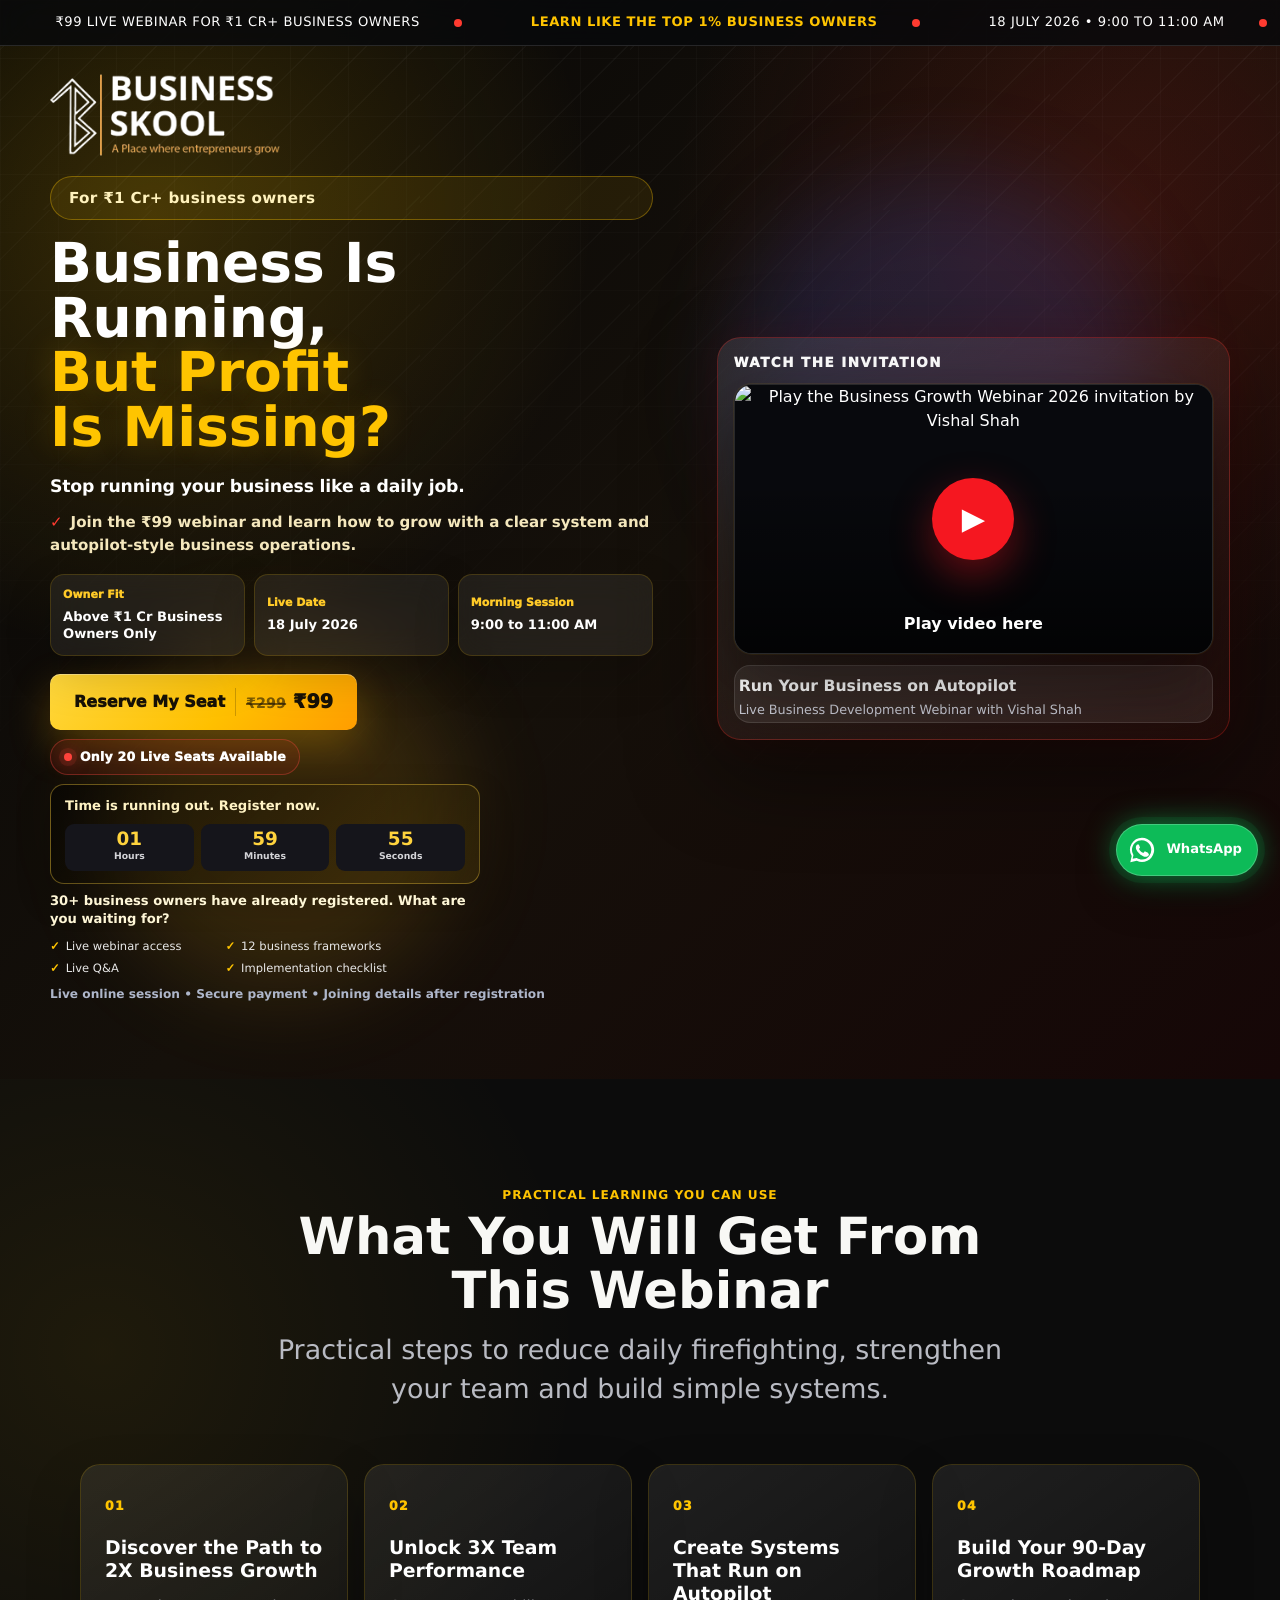
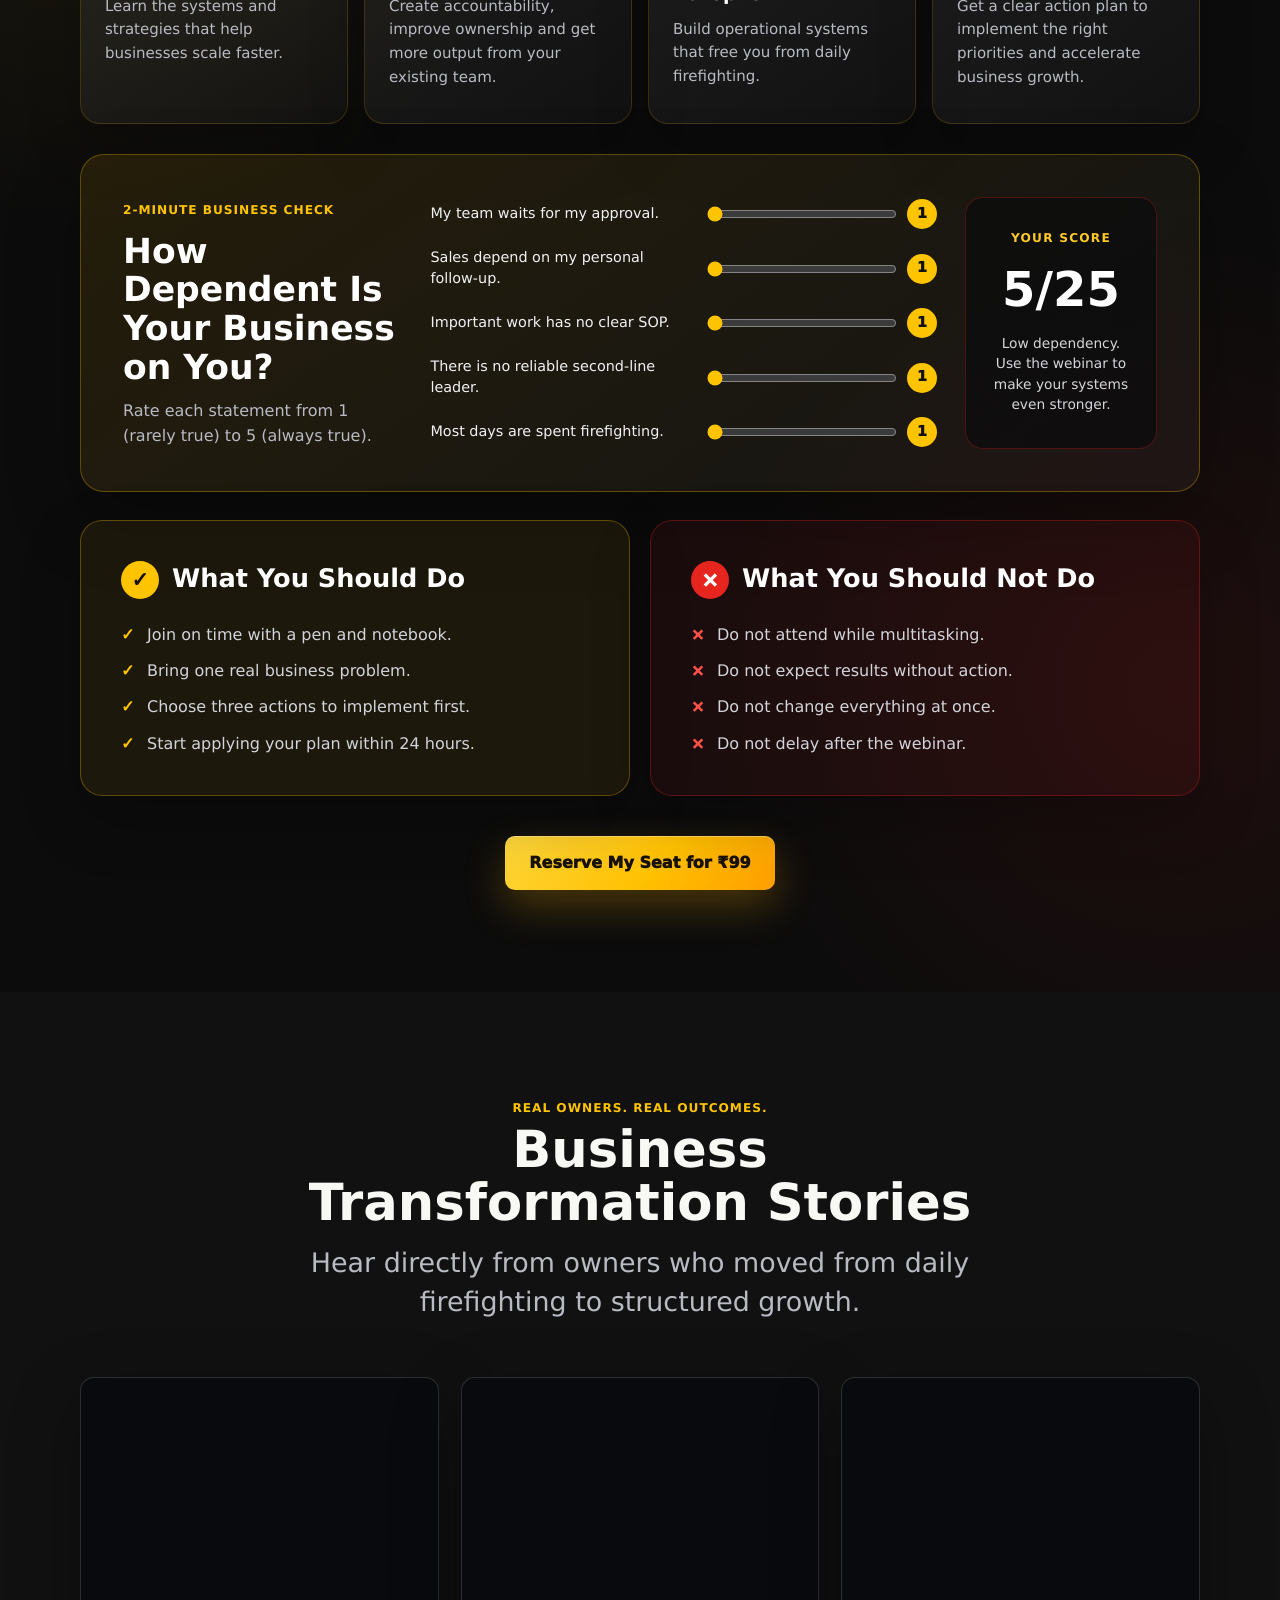
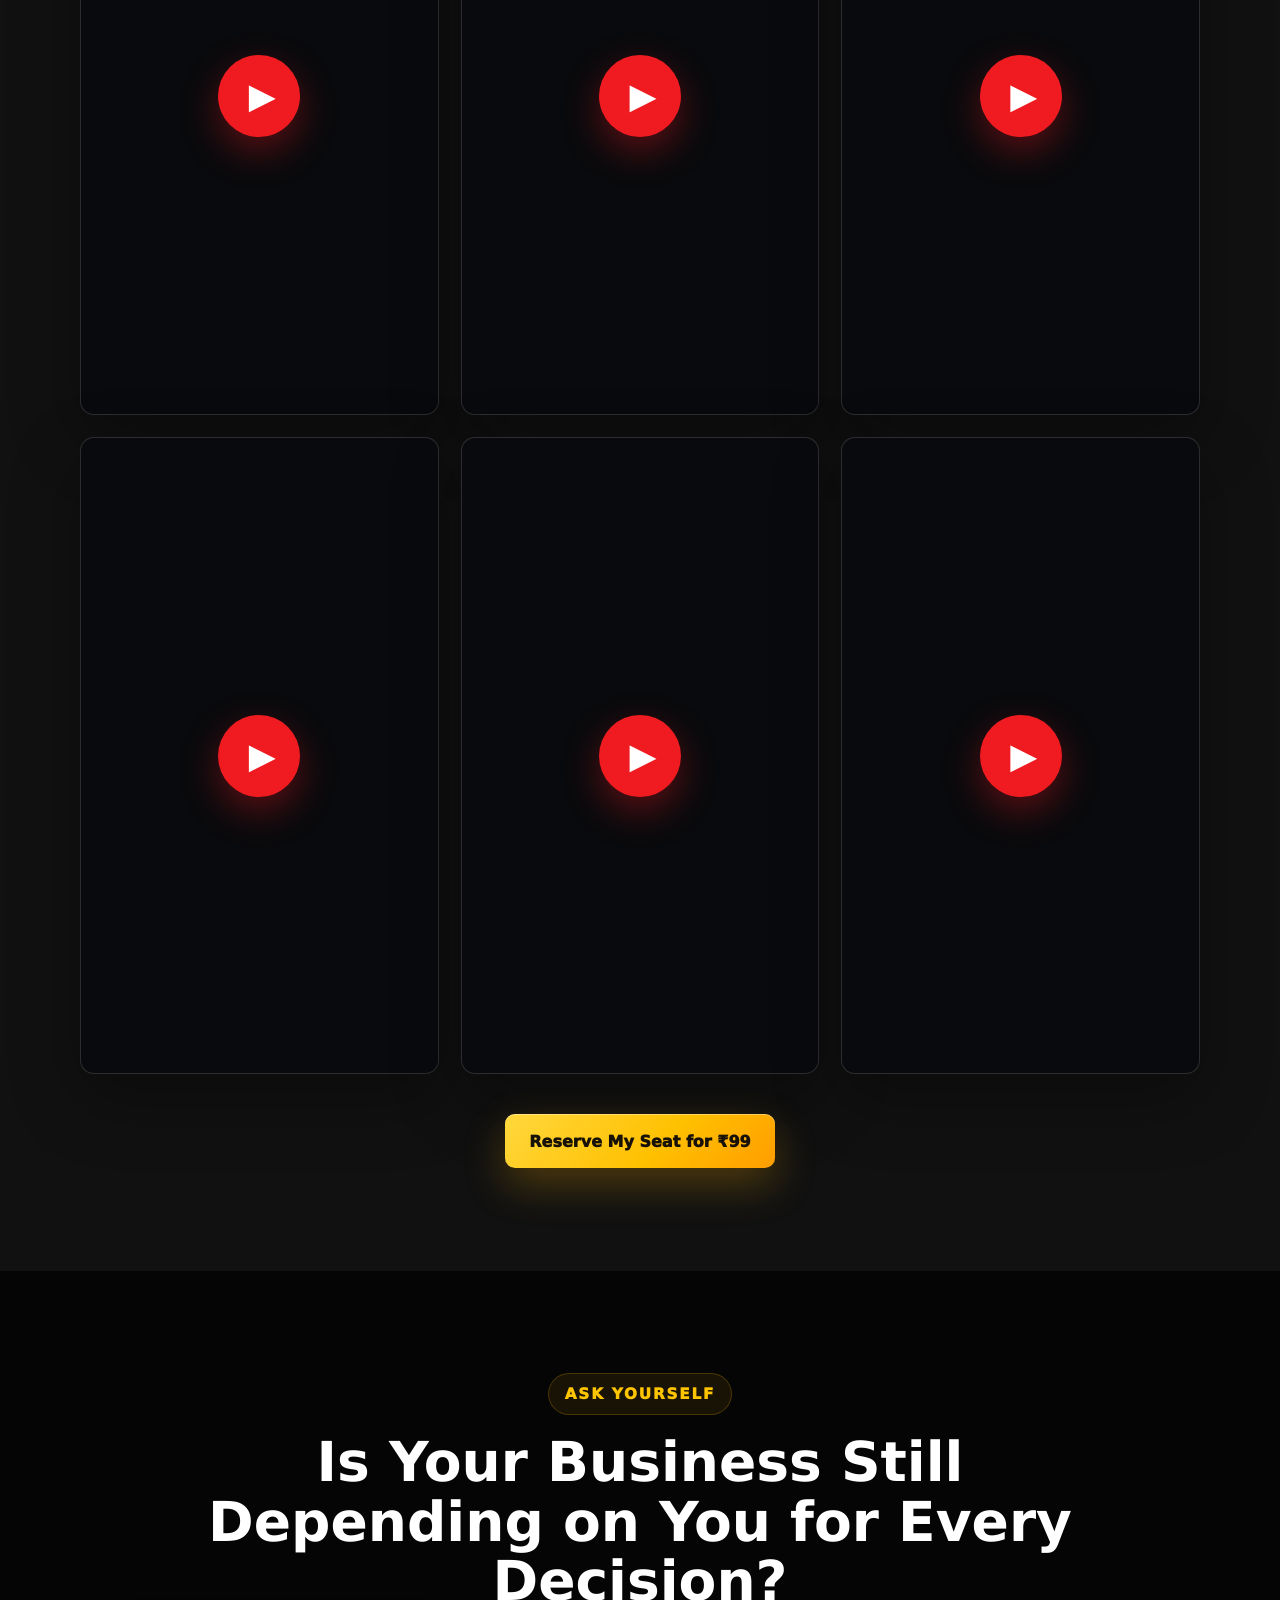
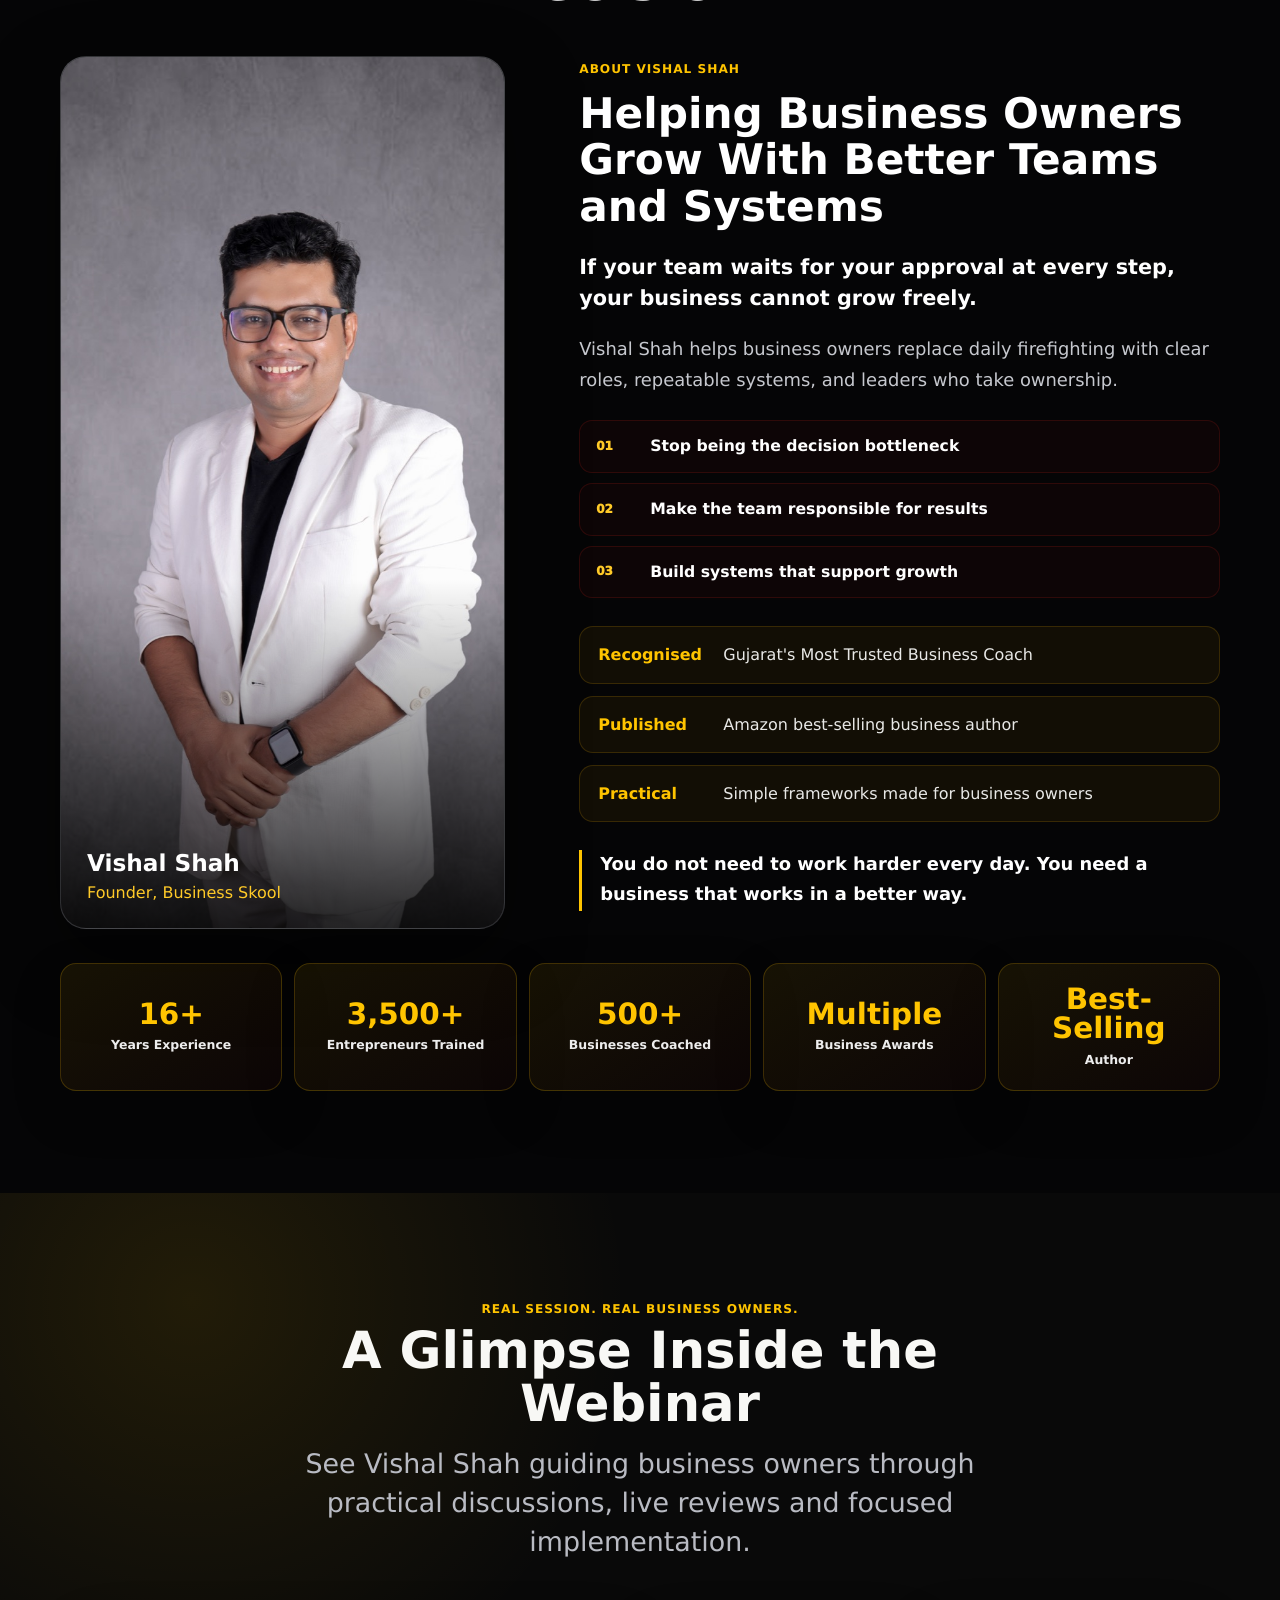
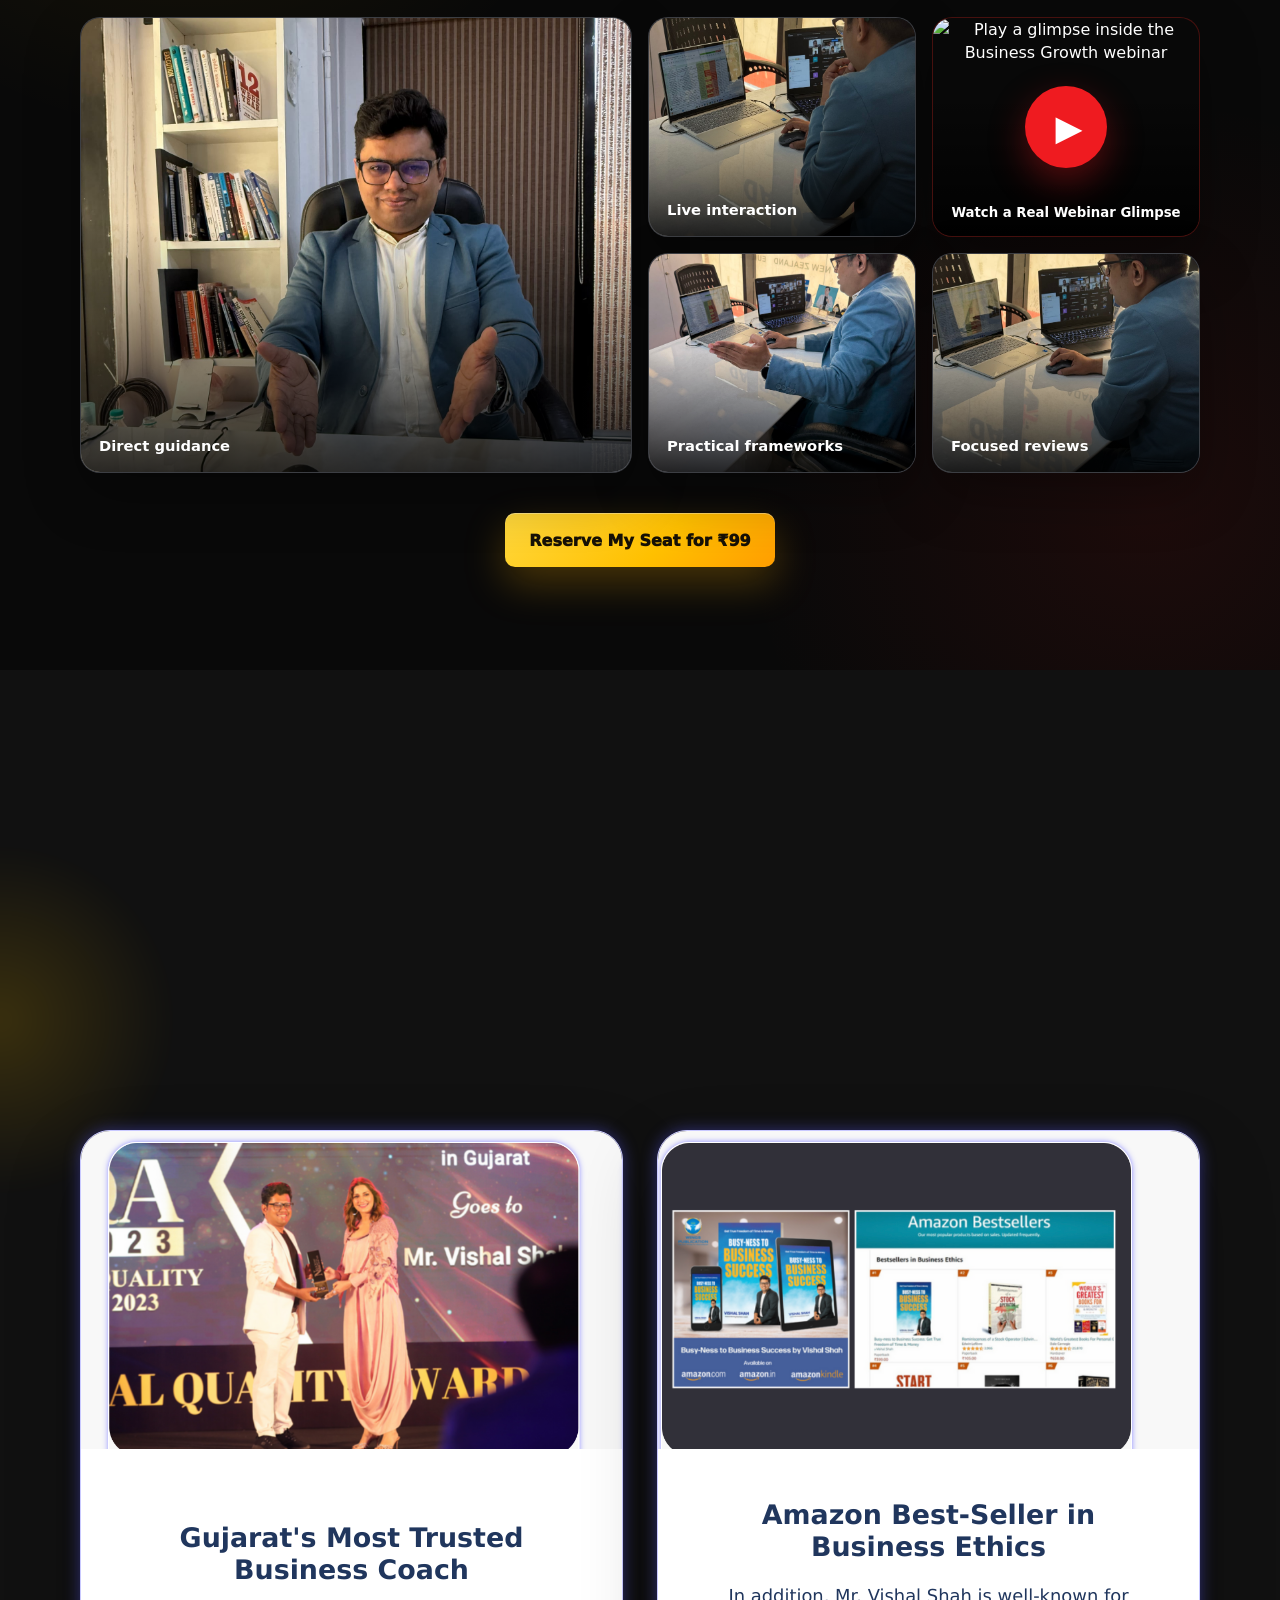
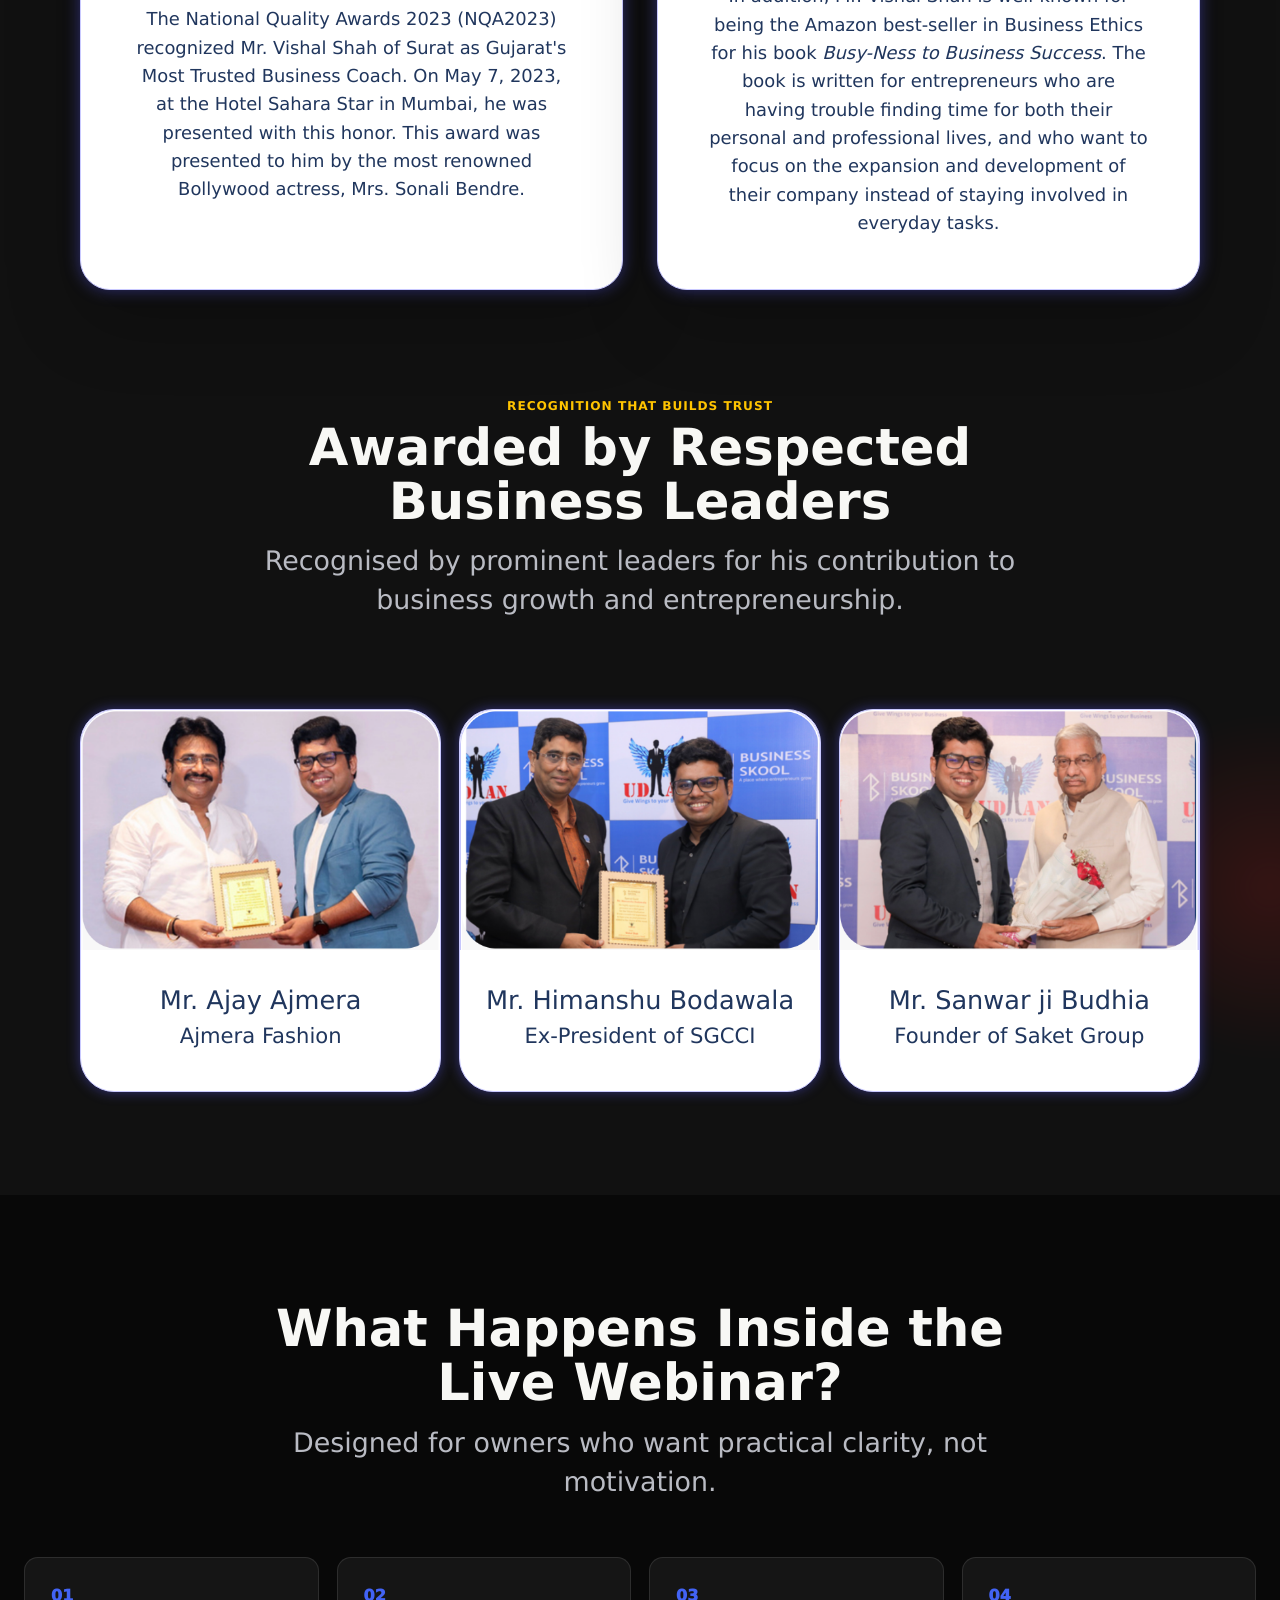
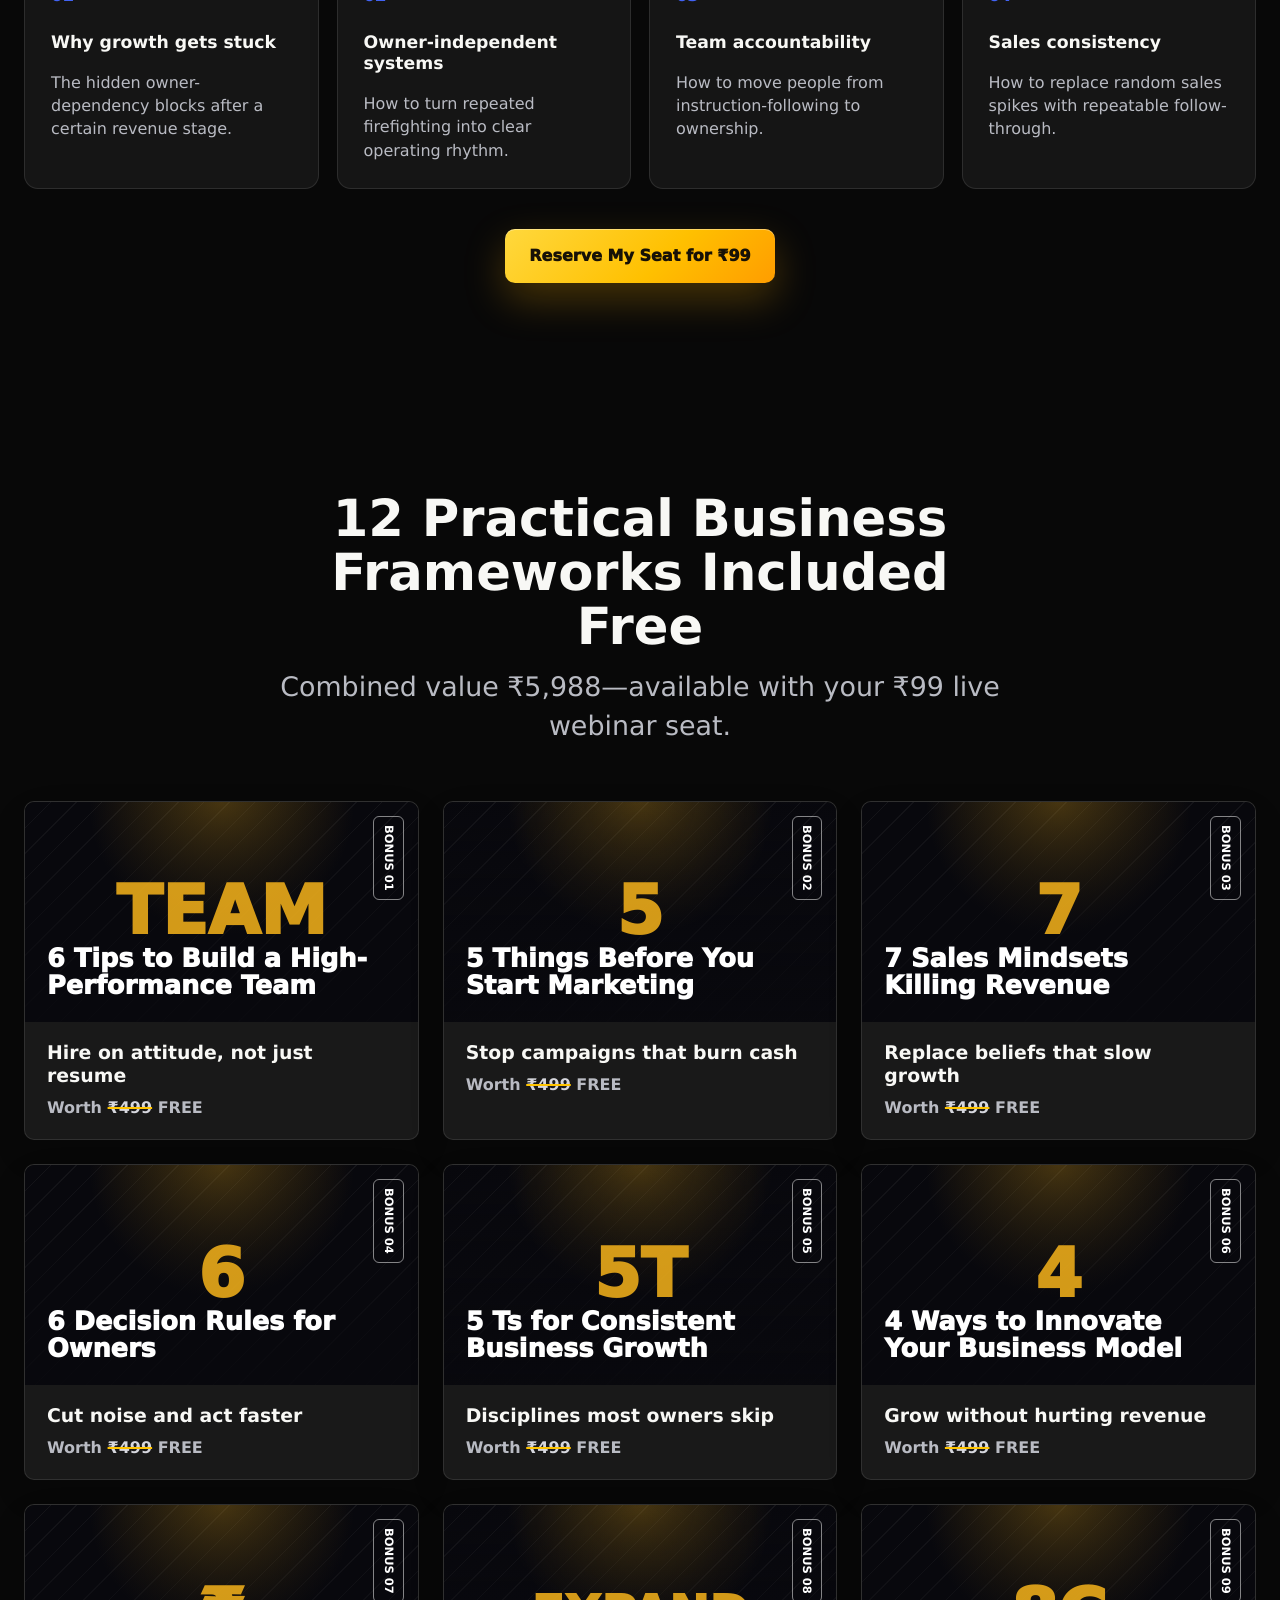
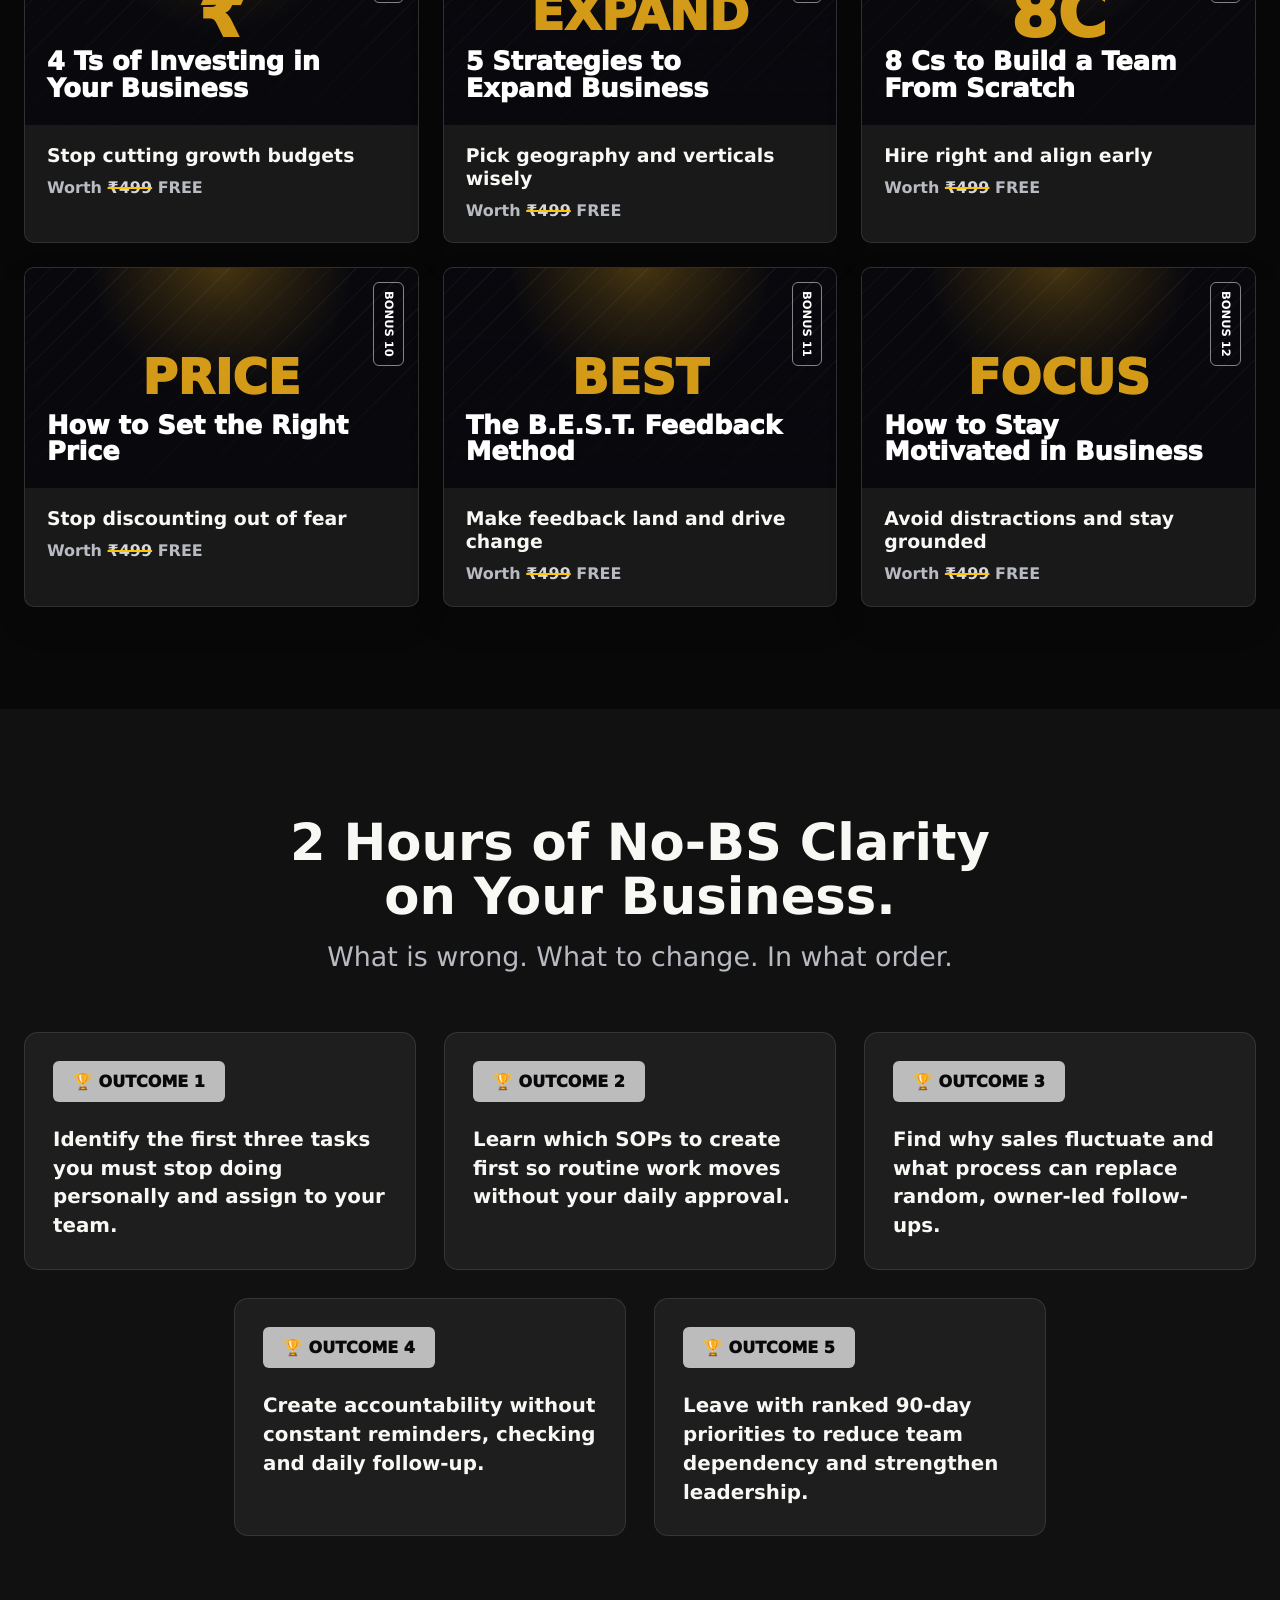
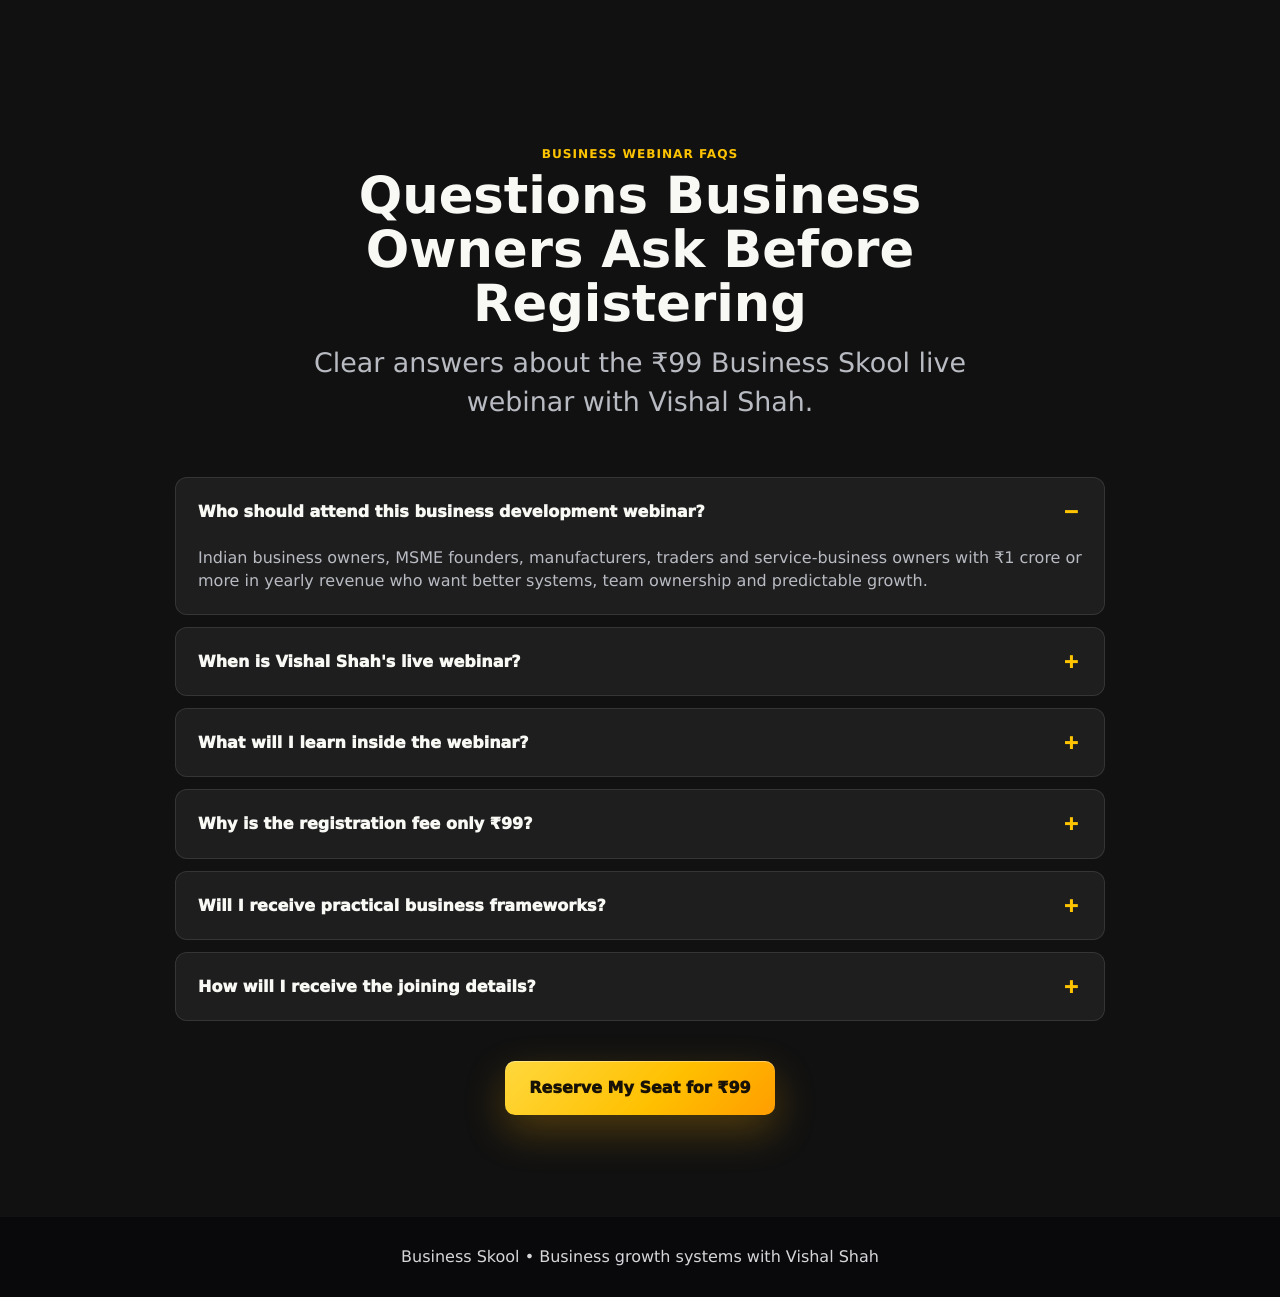
==== commit d9f5d4d8: "Add files via upload" ====
--- a/index.html
+++ b/index.html
@@ -3,12 +3,12 @@
   <head>
     <meta charset="utf-8" />
     <meta name="viewport" content="width=device-width, initial-scale=1" />
-    <title>Put Your Business on Autopilot | ₹99 Business Growth Webinar</title>
+    <title>Business Is Running, But Profit Is Missing? | ₹99 Business Growth Webinar</title>
     <meta
       name="description"
-      content="Join Vishal Shah's live ₹99 Business Skool webinar on 24 June 2026. Build team accountability, simple systems and a clear 90-day plan for owner-independent growth."
+      content="Join Vishal Shah's live ₹99 Business Skool webinar on 18 July 2026. Learn how ₹1 Cr+ business owners can grow with clear systems and autopilot-style business operations."
     />
-    <meta property="og:title" content="Put Your Business on Autopilot | Business Skool ₹99 Webinar" />
+    <meta property="og:title" content="Business Is Running, But Profit Is Missing?" />
     <meta
       property="og:description"
       content="A live webinar for ₹1 Cr+ business owners who want stronger teams, owner-independent systems and a practical 90-day growth plan."
@@ -25,9 +25,9 @@
     <link rel="apple-touch-icon" href="./assets/business-skool-logo.png" />
     <link rel="preconnect" href="https://www.youtube.com" />
     <link rel="preconnect" href="https://i.ytimg.com" />
-    <link rel="stylesheet" href="./styles.css?v=20260620-2" />
-    <link rel="stylesheet" href="./final-overrides.css?v=20260620-2" />
-    <link rel="stylesheet" href="./content-sections.css?v=20260620-2" />
+    <link rel="stylesheet" href="./styles.css?v=20260626-1" />
+    <link rel="stylesheet" href="./final-overrides.css?v=20260626-1" />
+    <link rel="stylesheet" href="./content-sections.css?v=20260626-1" />
     <!-- Meta Pixel Code -->
     <script>
       !function(f,b,e,v,n,t,s)
@@ -48,8 +48,8 @@
         "@context": "https://schema.org",
         "@type": "Event",
         "name": "Business Skool ₹99 Business Growth Webinar",
-        "startDate": "2026-06-24T09:00:00+05:30",
-        "endDate": "2026-06-24T11:00:00+05:30",
+        "startDate": "2026-07-18T09:00:00+05:30",
+        "endDate": "2026-07-18T11:00:00+05:30",
         "eventAttendanceMode": "https://schema.org/OnlineEventAttendanceMode",
         "eventStatus": "https://schema.org/EventScheduled",
         "location": {
@@ -80,7 +80,7 @@
         "@type": "FAQPage",
         "mainEntity": [
           {"@type":"Question","name":"Who should attend the Business Skool webinar?","acceptedAnswer":{"@type":"Answer","text":"Indian business owners, MSME founders, manufacturers, traders and service-business owners with ₹1 crore or more in yearly revenue who want stronger systems, teams and sales."}},
-          {"@type":"Question","name":"When is Vishal Shah's live business webinar?","acceptedAnswer":{"@type":"Answer","text":"The live online webinar is scheduled for 24 June 2026 from 9:00 AM to 11:00 AM."}},
+          {"@type":"Question","name":"When is Vishal Shah's live business webinar?","acceptedAnswer":{"@type":"Answer","text":"The live online webinar is scheduled for 18 July 2026 from 9:00 AM to 11:00 AM."}},
           {"@type":"Question","name":"What will business owners learn?","acceptedAnswer":{"@type":"Answer","text":"Attendees will learn how to reduce owner dependency, improve team accountability, create repeatable systems and make sales more consistent."}},
           {"@type":"Question","name":"How much does the webinar cost?","acceptedAnswer":{"@type":"Answer","text":"Registration costs ₹99 and reserves a live seat for the Business Skool webinar."}}
         ]
@@ -97,14 +97,14 @@
         <div class="top-ticker" aria-label="₹99 live webinar for business owners">
           <div class="ticker-track">
             <div class="ticker-group">
-              <span>₹99 Live Webinar for Business Owners</span>
+              <span>₹99 Live Webinar for ₹1 Cr+ Business Owners</span>
               <b>Learn Like the Top 1% Business Owners</b>
-              <span>24 June 2026 • 9:00 to 11:00 AM</span>
+              <span>18 July 2026 • 9:00 to 11:00 AM</span>
             </div>
             <div class="ticker-group" aria-hidden="true">
-              <span>₹99 Live Webinar for Business Owners</span>
+              <span>₹99 Live Webinar for ₹1 Cr+ Business Owners</span>
               <b>Learn Like the Top 1% Business Owners</b>
-              <span>24 June 2026 • 9:00 to 11:00 AM</span>
+              <span>18 July 2026 • 9:00 to 11:00 AM</span>
             </div>
           </div>
         </div>
@@ -112,7 +112,7 @@
           <div class="hero-copy reveal">
             <img class="hero-logo" src="assets/business-skool-logo.png" alt="Business Skool" />
             <p class="hero-growth-kicker">For ₹1 Cr+ business owners</p>
-            <h1>Working Hard but Still No Profit or Freedom? <span>Put Your Business on Autopilot</span></h1>
+            <h1>Business Is Running, <span>But Profit Is Missing?</span></h1>
             <div class="hero-card">
               <p class="video-kicker">Watch the invitation</p>
               <div class="video-embed" aria-label="Vishal Shah's webinar invitation video">
@@ -134,8 +134,8 @@
               </div>
             </div>
 
-            <p class="hero-subtitle">Build a responsible team, simple systems and steady sales—without handling every decision yourself.</p>
-            <p class="hero-promise">Get your clear 90-day action plan.</p>
+            <p class="hero-subtitle">Stop running your business like a daily job.</p>
+            <p class="hero-promise">Join the ₹99 webinar and learn how to grow with a clear system and autopilot-style business operations.</p>
             <div class="hero-points" aria-label="Webinar key details">
               <article>
                 <span>Owner Fit</span>
@@ -143,7 +143,7 @@
               </article>
               <article>
                 <span>Live Date</span>
-                <strong>24 June 2026</strong>
+                <strong>18 July 2026</strong>
               </article>
               <article>
                 <span>Morning Session</span>
@@ -153,18 +153,19 @@
 
             <div class="hero-actions">
               <a class="cta-button cta-large" href="https://rzp.io/rzp/PQajFWoW">
-                Reserve My Seat for ₹99
+                <span>Reserve My Seat</span>
+                <span class="cta-price"><del>₹299</del><strong>₹99</strong></span>
               </a>
               <div class="seat-urgency" role="status"><span aria-hidden="true"></span>Only 20 Live Seats Available</div>
-              <div class="mini-countdown" data-countdown-end="2026-06-24T09:00:00+05:30" aria-label="Countdown to the live webinar">
-                <strong>Time is running out. Reserve your seat now.</strong>
+              <div class="mini-countdown" data-offer-duration-minutes="120" aria-label="Limited-time seat reservation timer">
+                <strong>Time is running out. Register now.</strong>
                 <div class="countdown-values">
-                  <span><b data-countdown="days">00</b><small>Days</small></span>
                   <span><b data-countdown="hours">00</b><small>Hours</small></span>
                   <span><b data-countdown="minutes">00</b><small>Minutes</small></span>
                   <span><b data-countdown="seconds">00</b><small>Seconds</small></span>
                 </div>
               </div>
+              <p class="registered-proof">30+ business owners have already registered. What are you waiting for?</p>
               <ul class="cta-benefits" aria-label="Registration includes">
                 <li>Live webinar access</li>
                 <li>12 business frameworks</li>
@@ -600,7 +601,7 @@
           </details>
           <details class="faq-item reveal">
             <summary>When is Vishal Shah's live webinar?</summary>
-            <p>The webinar is live online on 24 June 2026, from 9:00 AM to 11:00 AM.</p>
+            <p>The webinar is live online on 18 July 2026, from 9:00 AM to 11:00 AM.</p>
           </details>
           <details class="faq-item reveal">
             <summary>What will I learn inside the webinar?</summary>
@@ -643,9 +644,10 @@
     </a>
 
     <a class="mobile-sticky-cta cta-button" href="https://rzp.io/rzp/PQajFWoW">
-      Reserve My Seat for ₹99
+      <span>Reserve Seat</span>
+      <span class="cta-price"><del>₹299</del><strong>₹99</strong></span>
     </a>
 
-    <script src="./script.js?v=20260620-2"></script>
+    <script src="./script.js?v=20260626-1"></script>
   </body>
 </html>
--- a/content-sections.css
+++ b/content-sections.css
@@ -946,3 +946,158 @@
   .glimpse-gallery > .glimpse-card:not(.glimpse-featured),
   .glimpse-gallery > .glimpse-video-card { min-height: 170px; }
 }
+
+/* 18 July hero refinement: keep the same design, improve desktop logo, price and urgency timer. */
+@media (min-width: 901px) {
+  .hero-copy {
+    grid-template-areas:
+      "logo video"
+      "kicker video"
+      "title video"
+      "subtitle video"
+      "promise video"
+      "points video"
+      "actions video";
+  }
+
+  .hero-logo {
+    grid-area: logo;
+    justify-self: start;
+    align-self: start;
+    width: min(230px, 34vw);
+    margin: 0 0 20px;
+  }
+}
+
+.hero h1 {
+  max-width: 730px;
+}
+
+.hero-subtitle {
+  color: #ffffff;
+  font-weight: 900;
+  letter-spacing: -0.01em;
+}
+
+.hero-promise {
+  max-width: 630px;
+  color: #f5e8bd;
+}
+
+.hero-promise::before {
+  content: "✓";
+}
+
+.hero-actions .cta-button,
+.mobile-sticky-cta {
+  gap: 10px;
+}
+
+.cta-price {
+  display: inline-flex;
+  align-items: baseline;
+  gap: 7px;
+  padding-left: 10px;
+  border-left: 1px solid rgba(23, 17, 6, 0.22);
+  white-space: nowrap;
+}
+
+.cta-price del {
+  color: rgba(23, 17, 6, 0.58);
+  font-size: 0.9em;
+  font-weight: 900;
+  text-decoration-thickness: 2px;
+}
+
+.cta-price strong {
+  color: #171106;
+  font-size: 1.2em;
+  font-weight: 1000;
+}
+
+.mini-countdown {
+  width: min(100%, 430px);
+  border-color: rgba(255, 211, 61, 0.36);
+  background: linear-gradient(135deg, rgba(0,0,0,0.48), rgba(255,196,0,0.08));
+  box-shadow: 0 14px 34px rgba(0,0,0,0.22);
+}
+
+.mini-countdown > strong {
+  color: #fff3c4;
+}
+
+.countdown-values {
+  grid-template-columns: repeat(3, minmax(0, 1fr));
+}
+
+.countdown-values b {
+  color: #ffd33d;
+}
+
+.registered-proof {
+  max-width: 430px;
+  margin: 0;
+  color: #fff7d7;
+  font-size: 0.82rem;
+  font-weight: 850;
+  line-height: 1.4;
+}
+
+@media (max-width: 900px) {
+  .hero h1 {
+    font-size: clamp(2rem, 8.8vw, 3rem);
+  }
+
+  .hero-actions .cta-button {
+    min-height: 56px;
+    border-radius: 15px;
+    box-shadow: 0 18px 46px rgba(255, 157, 0, 0.36), 0 0 0 6px rgba(255, 211, 61, 0.09);
+  }
+
+  .cta-price {
+    padding-left: 8px;
+  }
+
+  .mini-countdown {
+    width: min(100%, 330px);
+    padding: 10px;
+    border-radius: 13px;
+  }
+
+  .countdown-values {
+    gap: 6px;
+  }
+
+  .countdown-values > span {
+    padding: 8px 4px;
+  }
+
+  .registered-proof {
+    max-width: 330px;
+    font-size: 0.74rem;
+    text-align: center;
+  }
+
+  .mobile-sticky-cta {
+    border-radius: 16px 16px 0 0;
+    background: linear-gradient(135deg, #ffd83d, #ff9d00 58%, #ff6f00);
+    box-shadow: 0 -14px 38px rgba(255, 157, 0, 0.28), 0 0 0 1px rgba(255,255,255,0.16) inset;
+  }
+}
+
+@media (max-width: 420px) {
+  .hero-actions .cta-button {
+    width: min(100%, 315px);
+    padding-inline: 16px;
+    font-size: 0.92rem;
+  }
+
+  .mobile-sticky-cta {
+    gap: 8px;
+    font-size: 0.85rem;
+  }
+
+  .mobile-sticky-cta .cta-price strong {
+    font-size: 1.12em;
+  }
+}
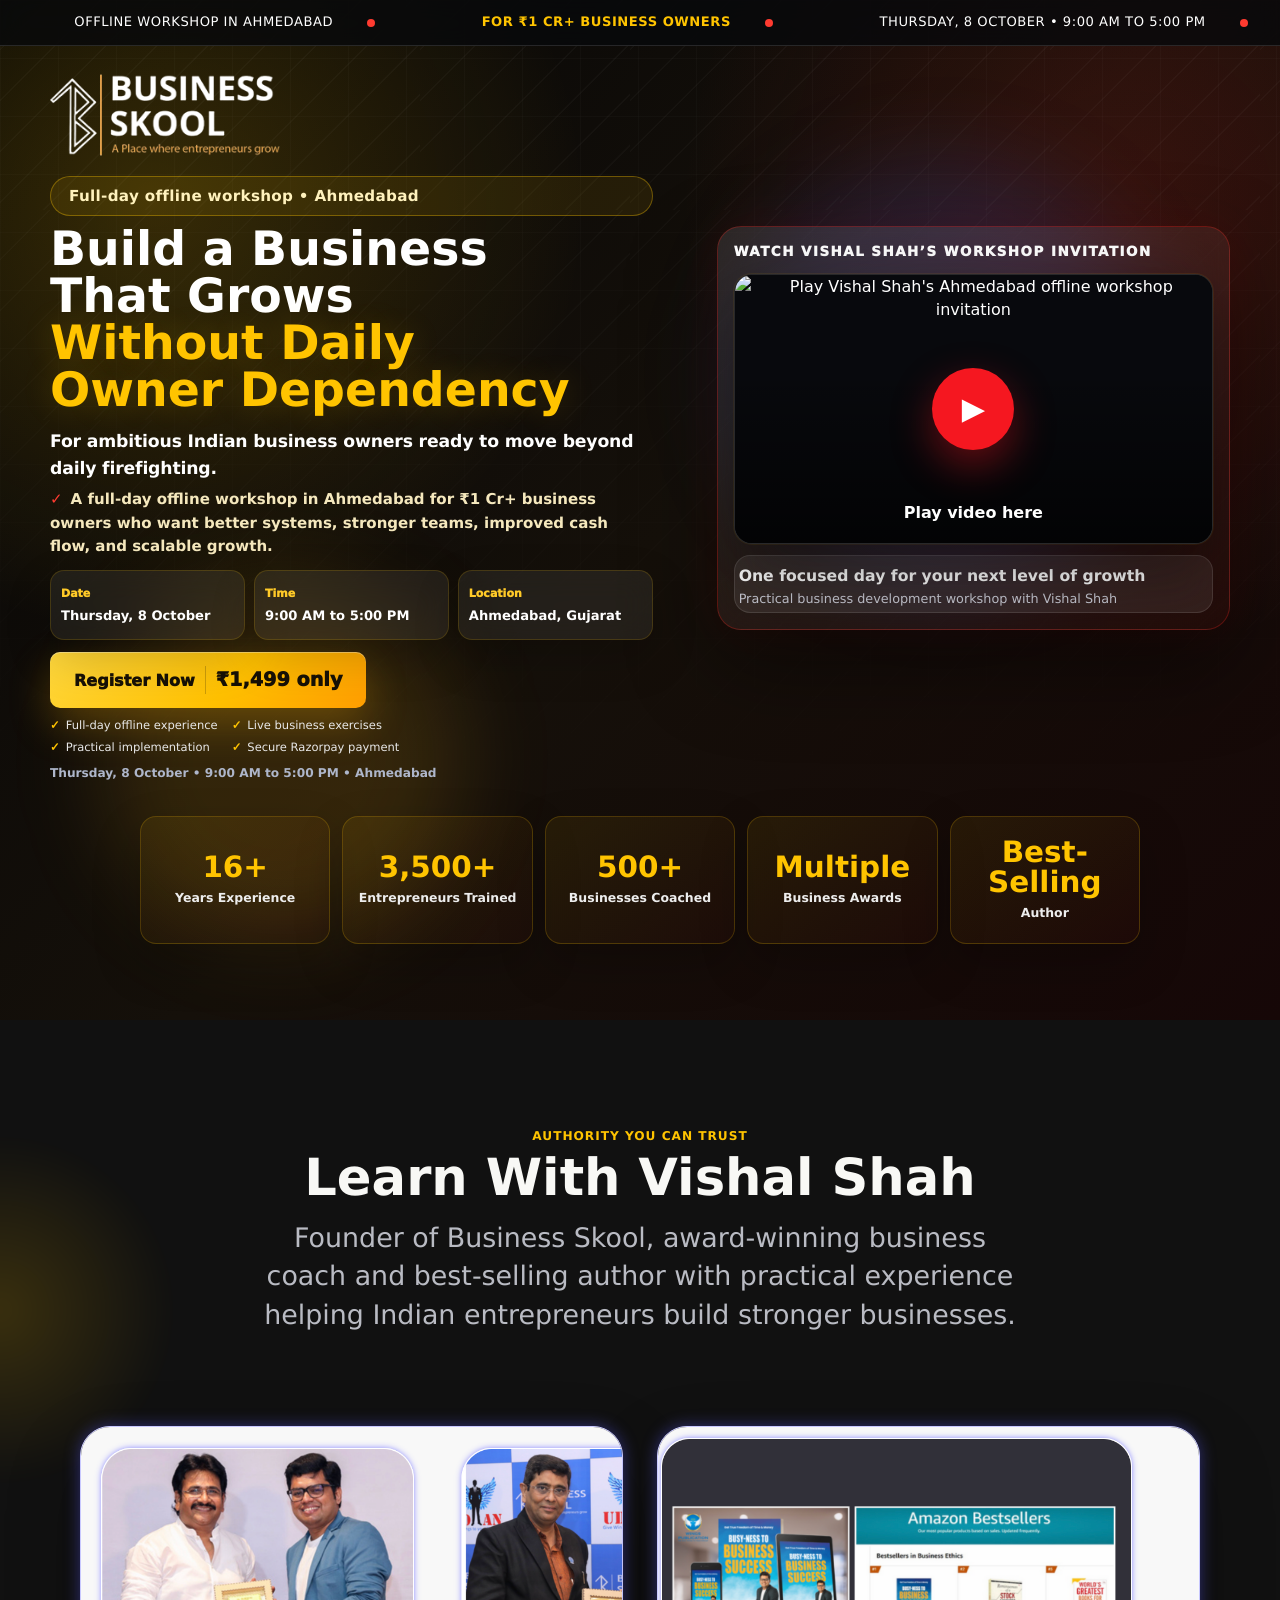
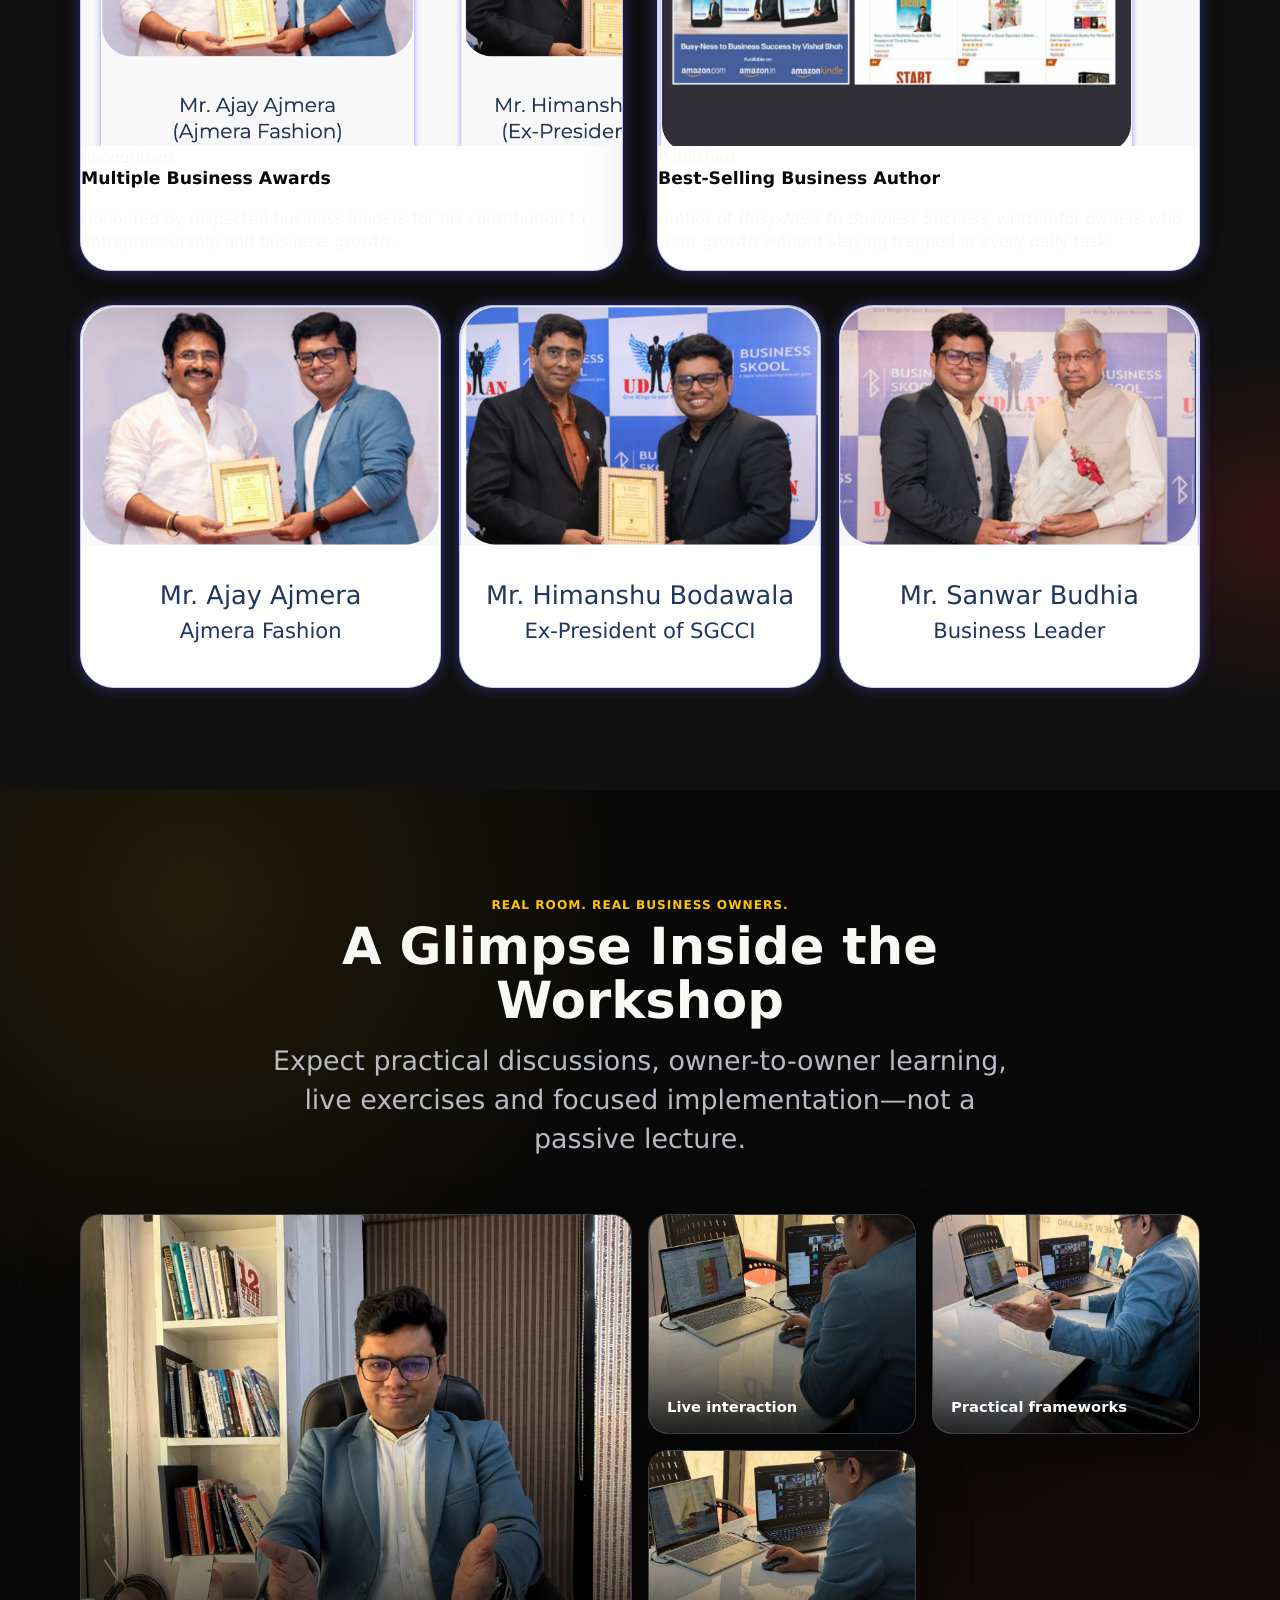
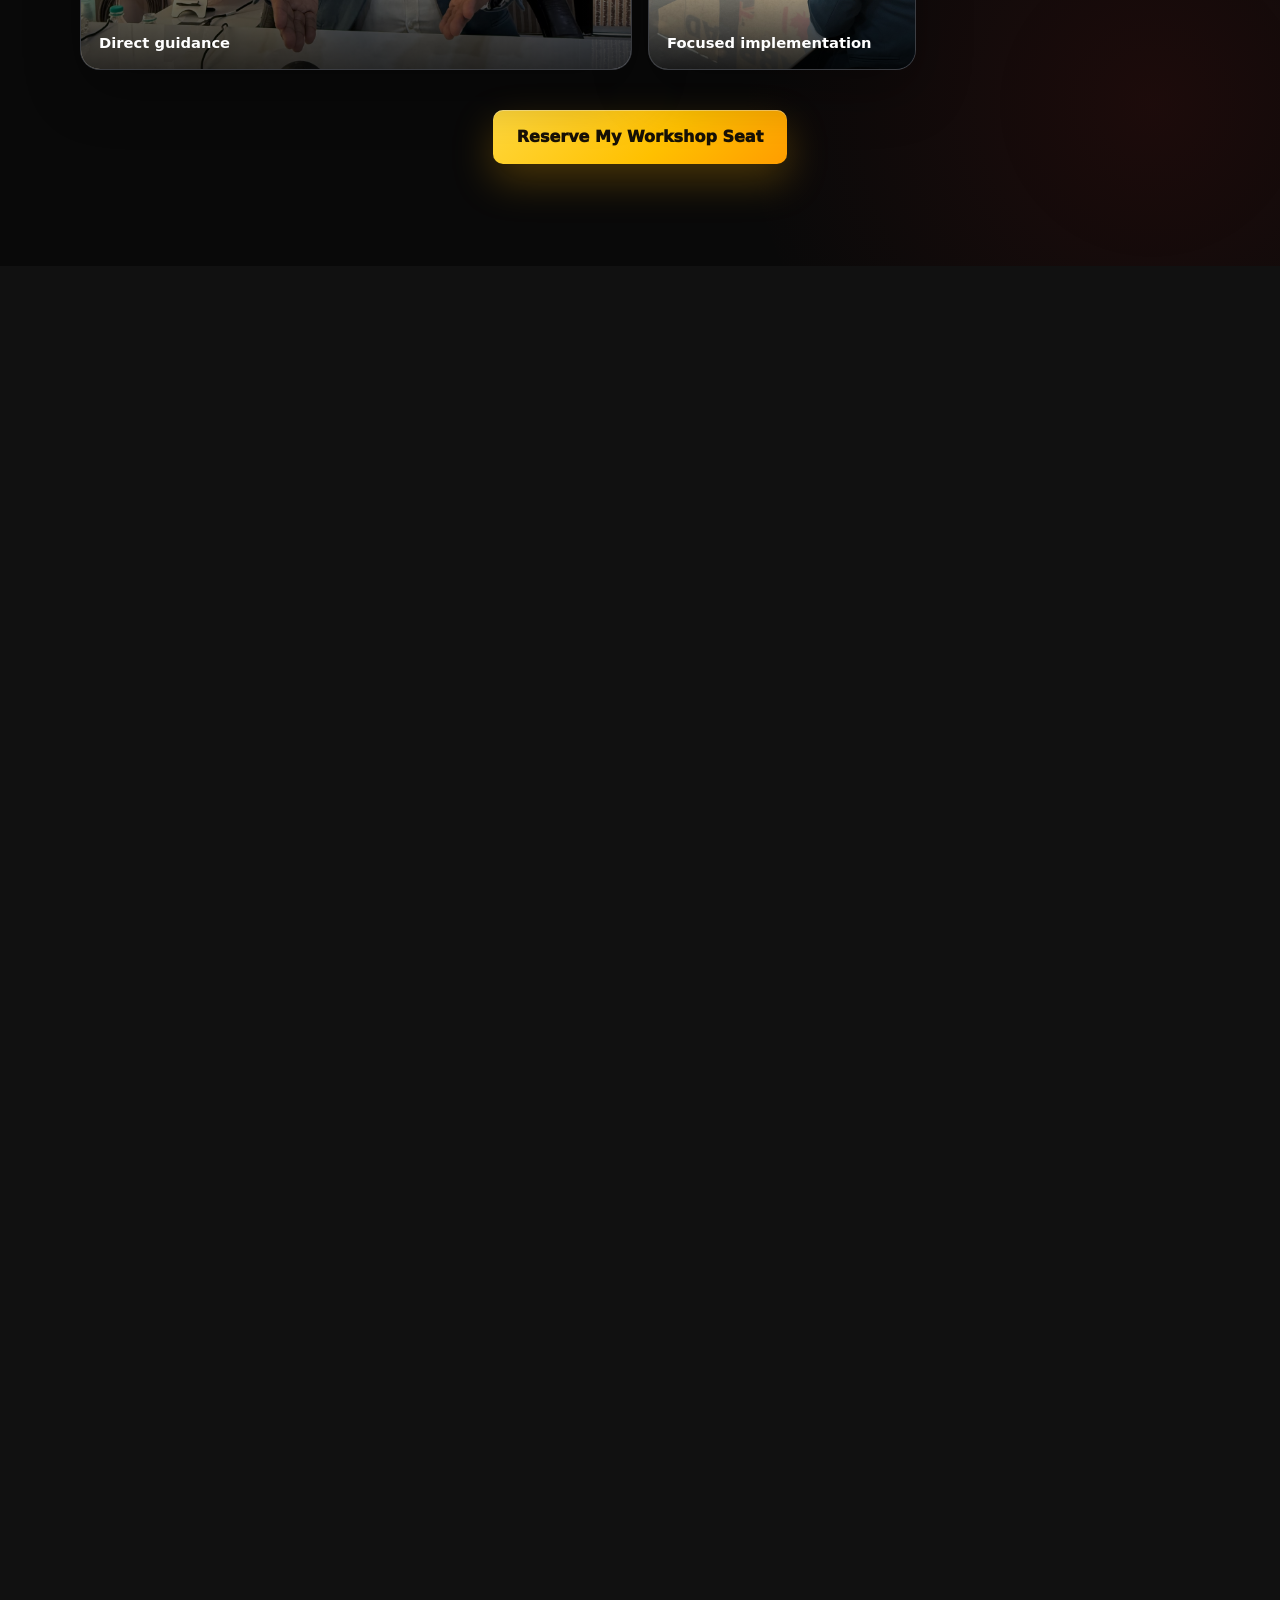
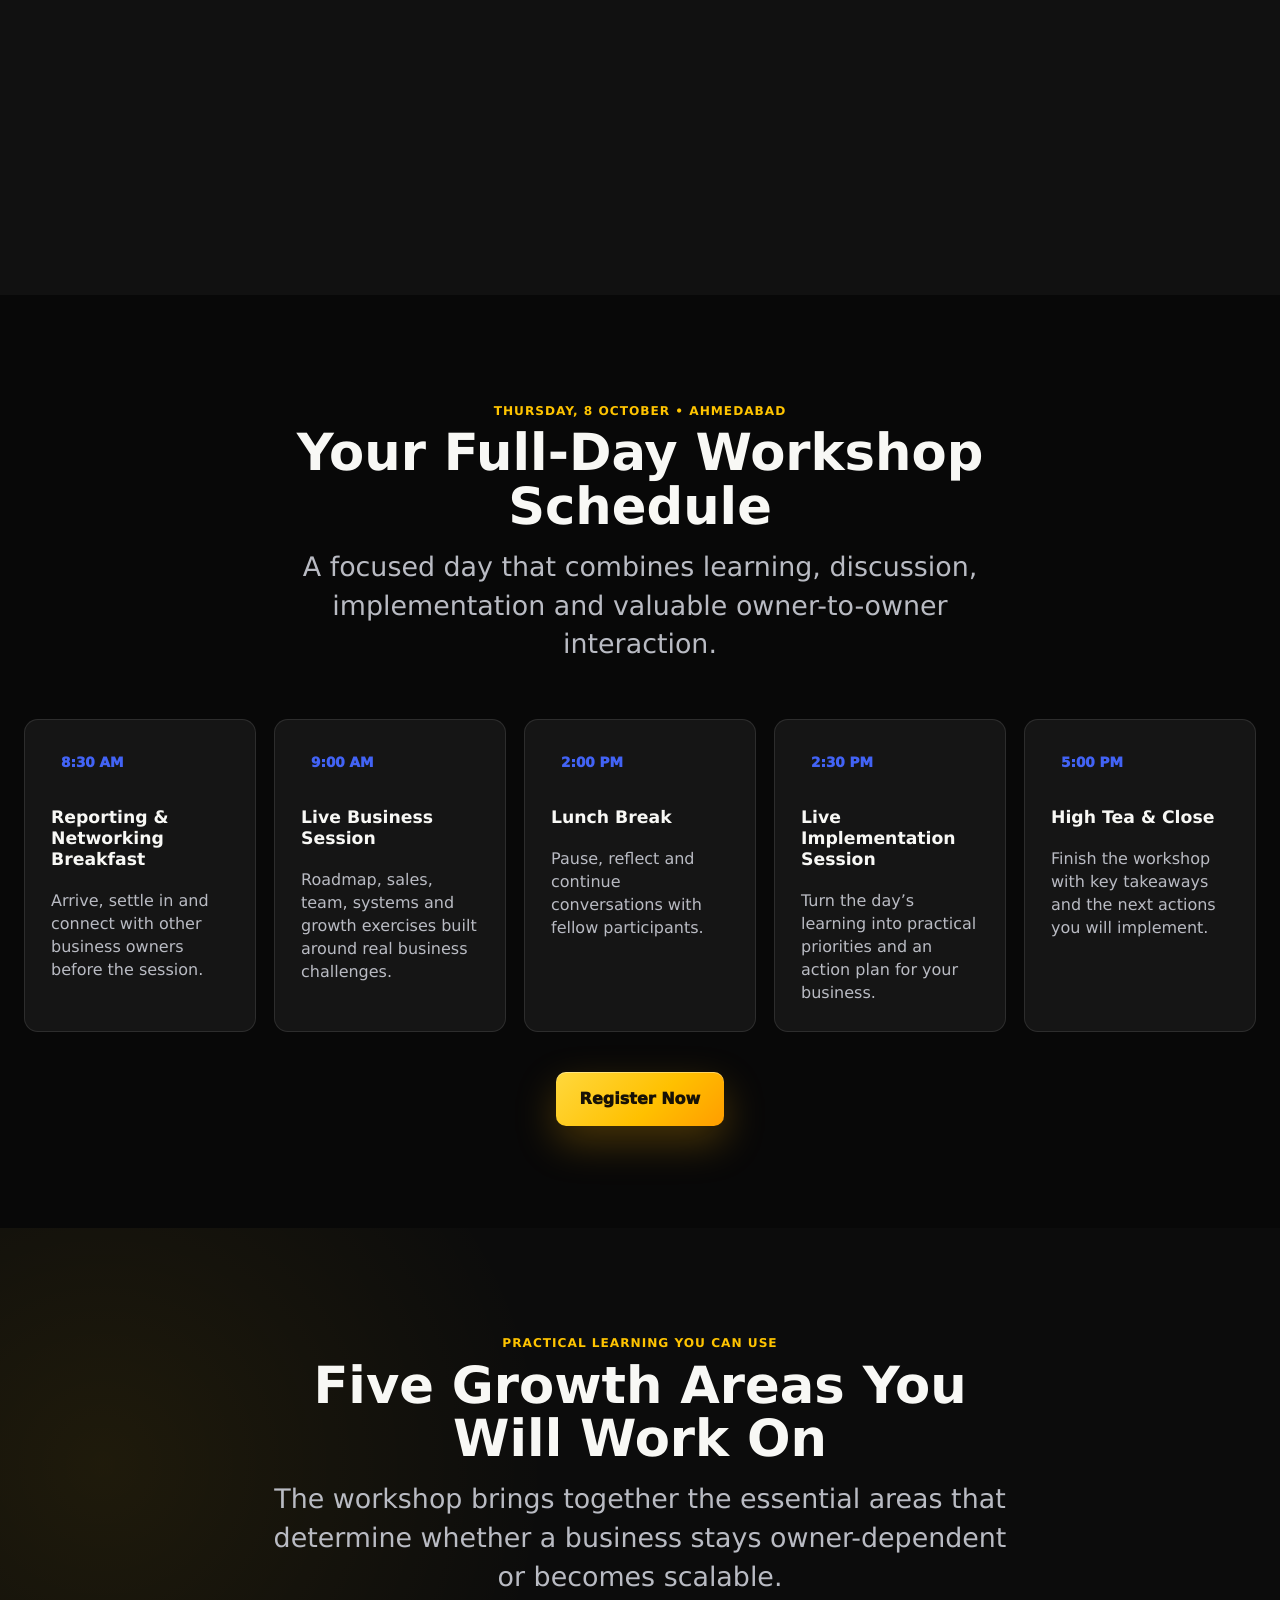
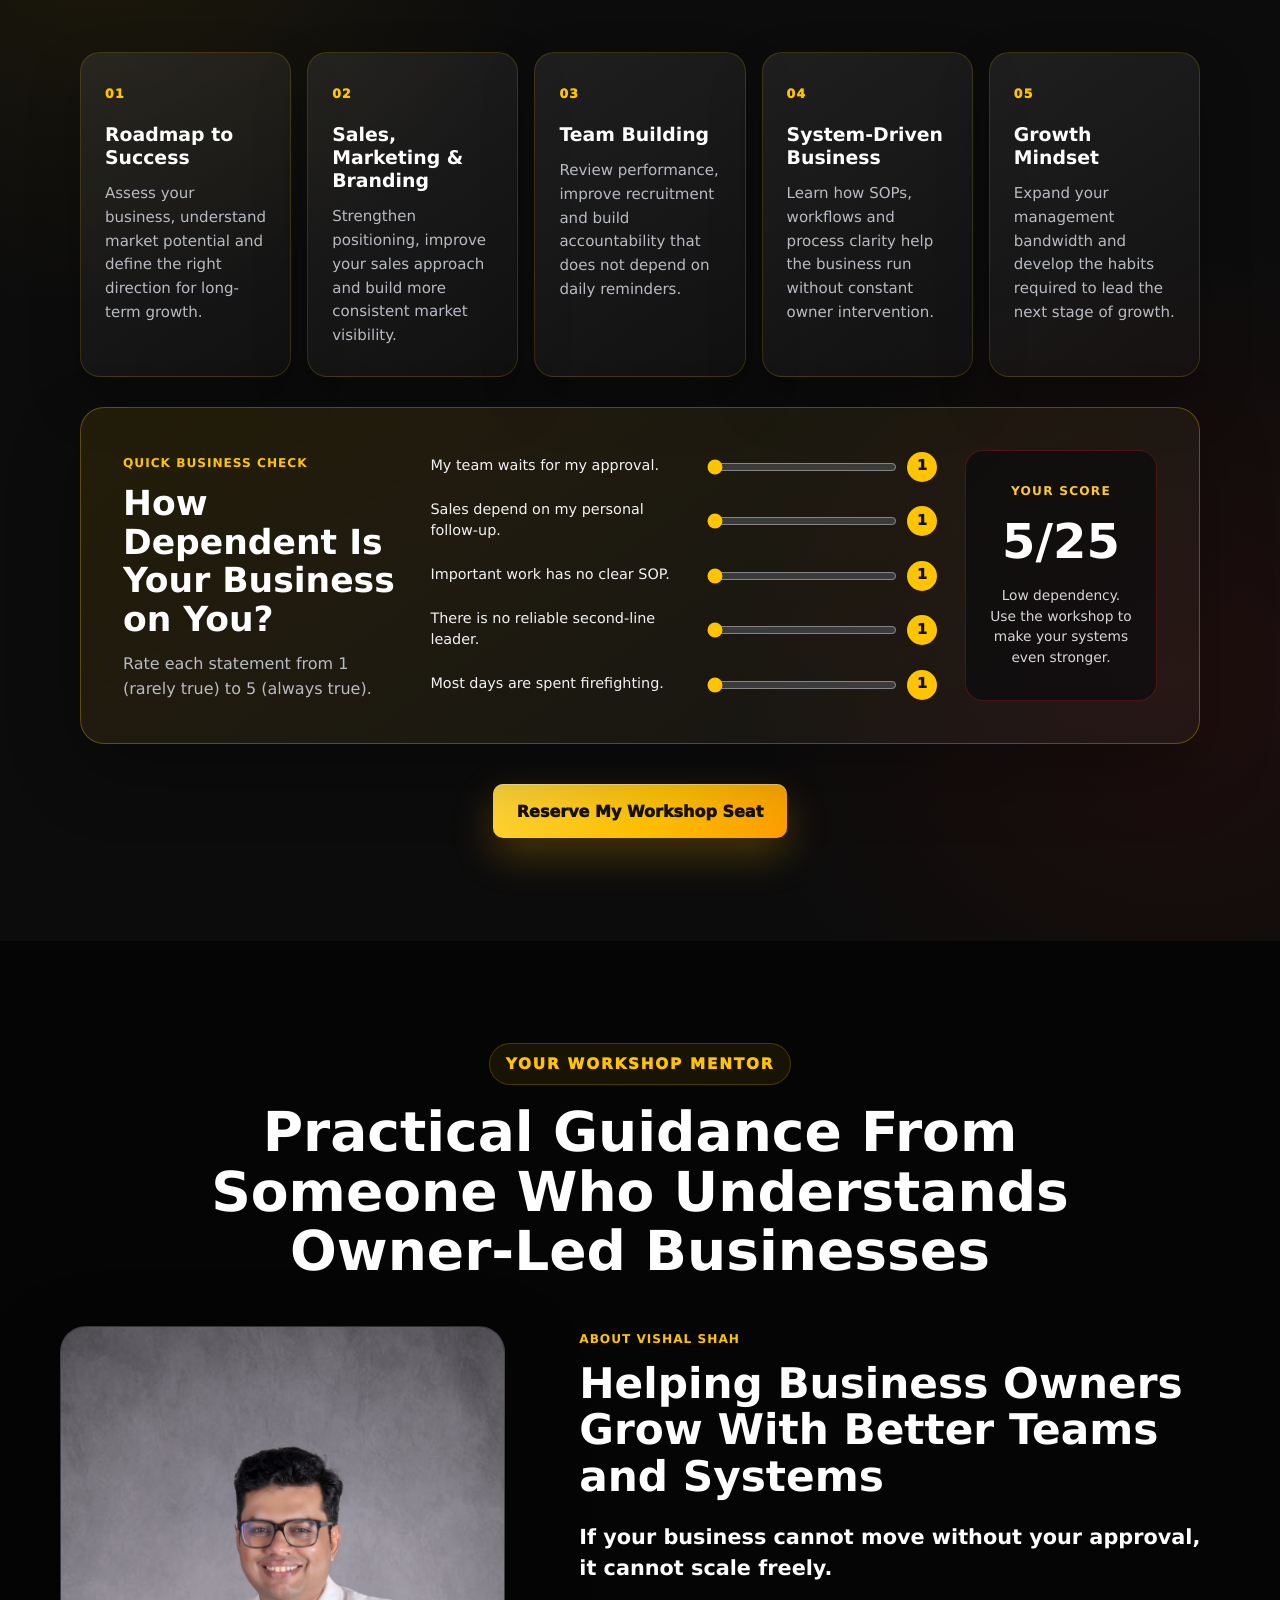
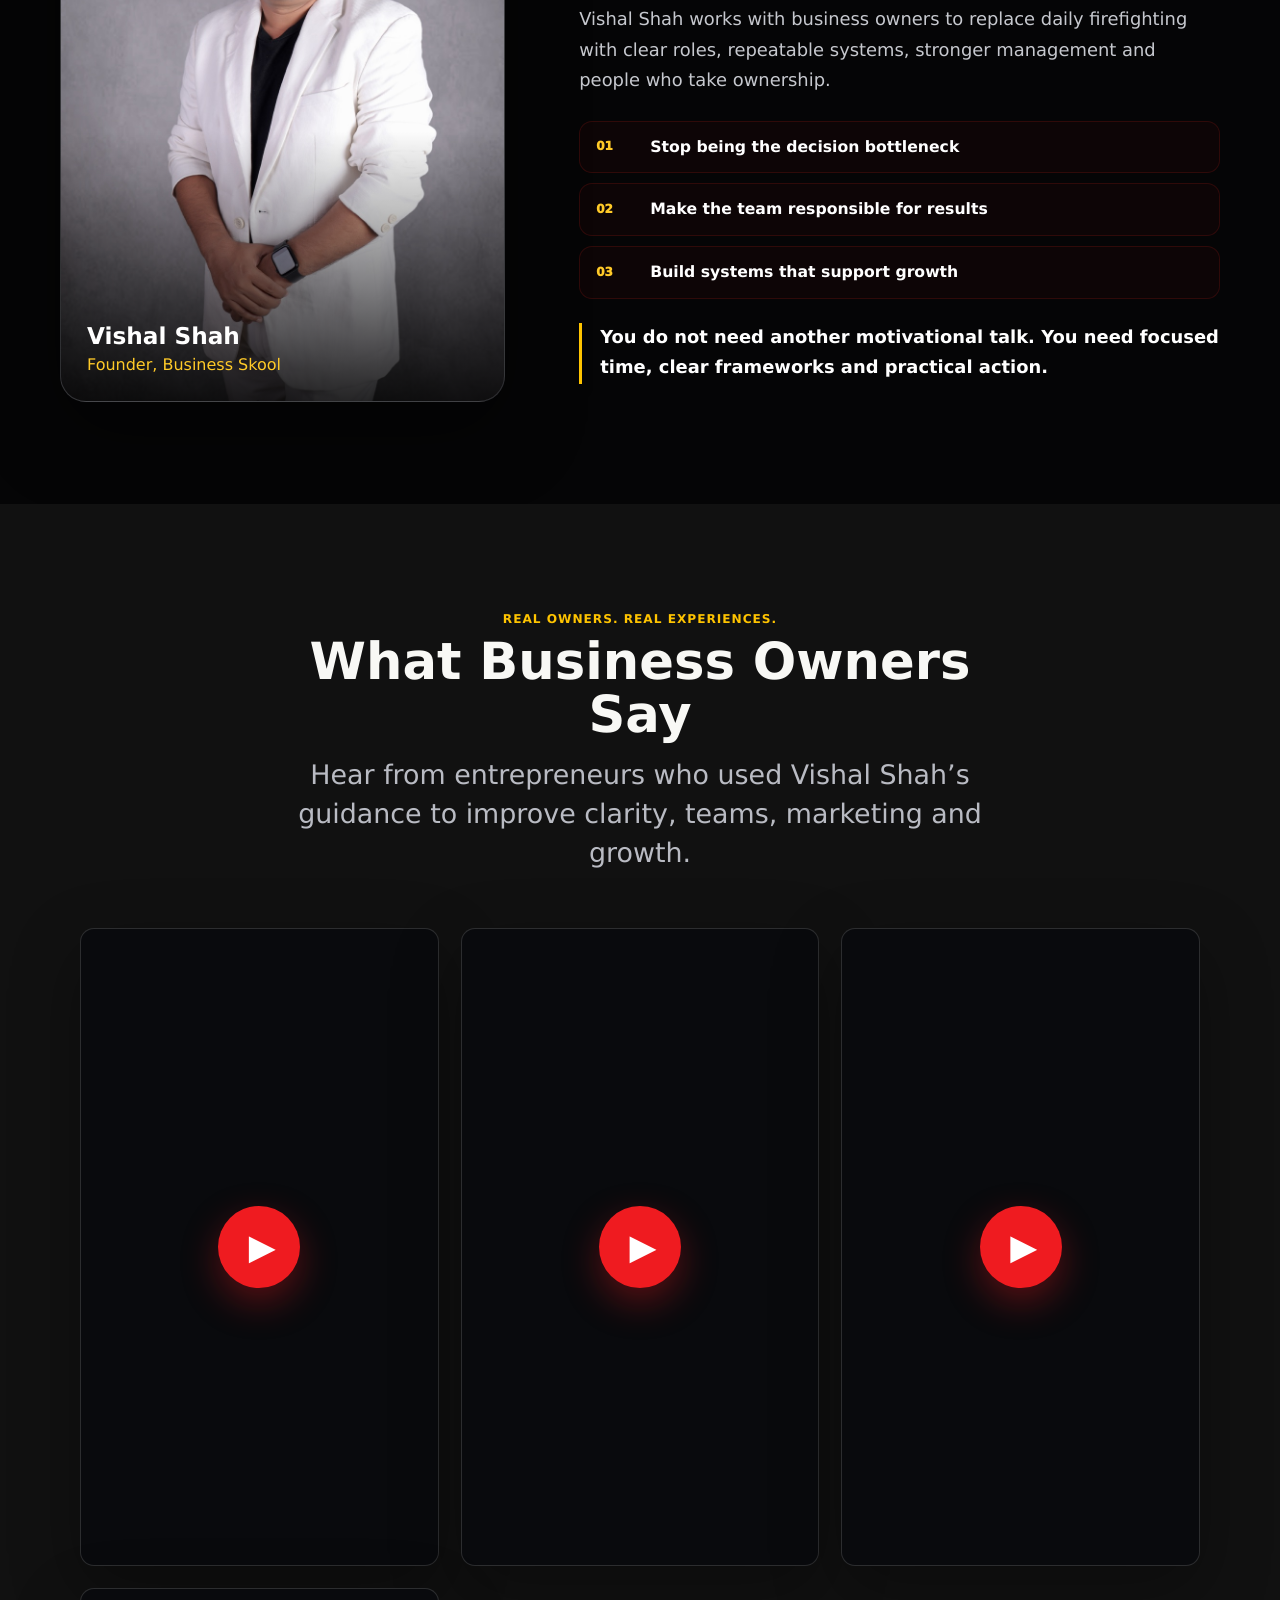
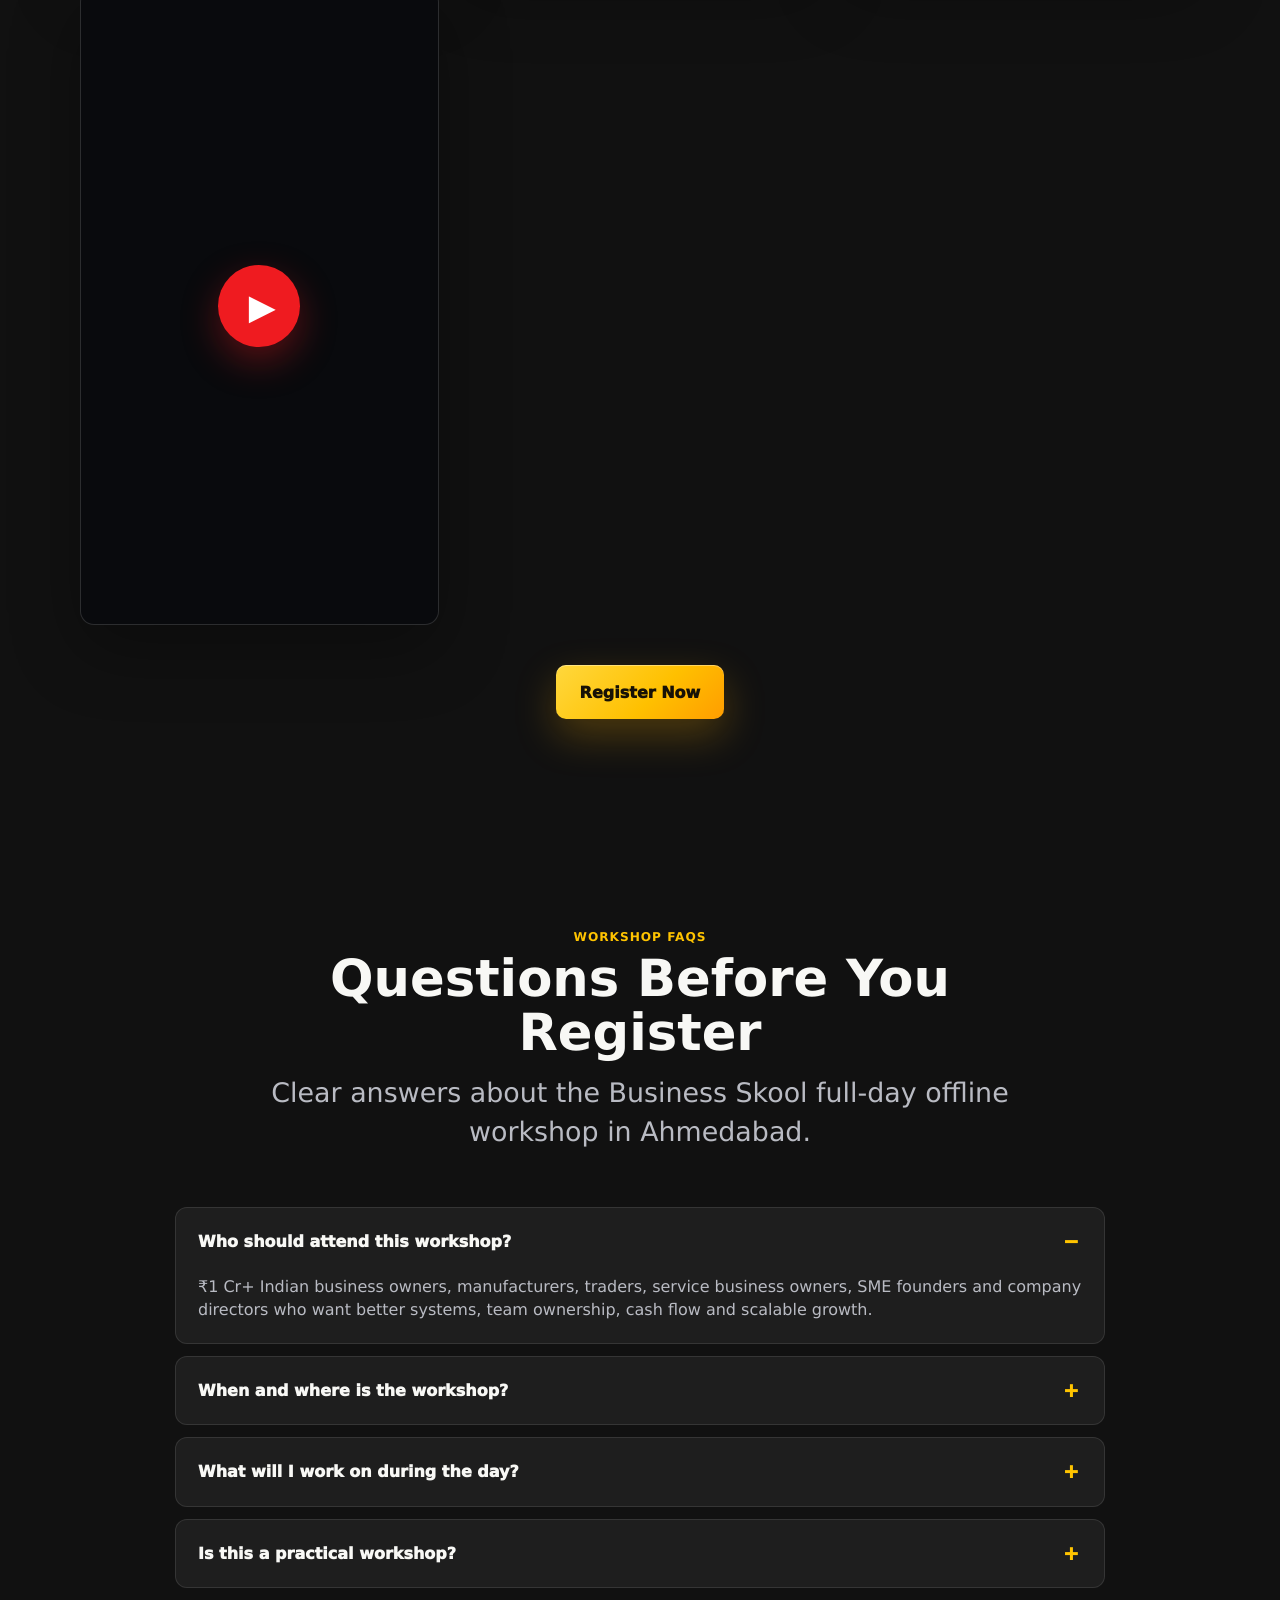
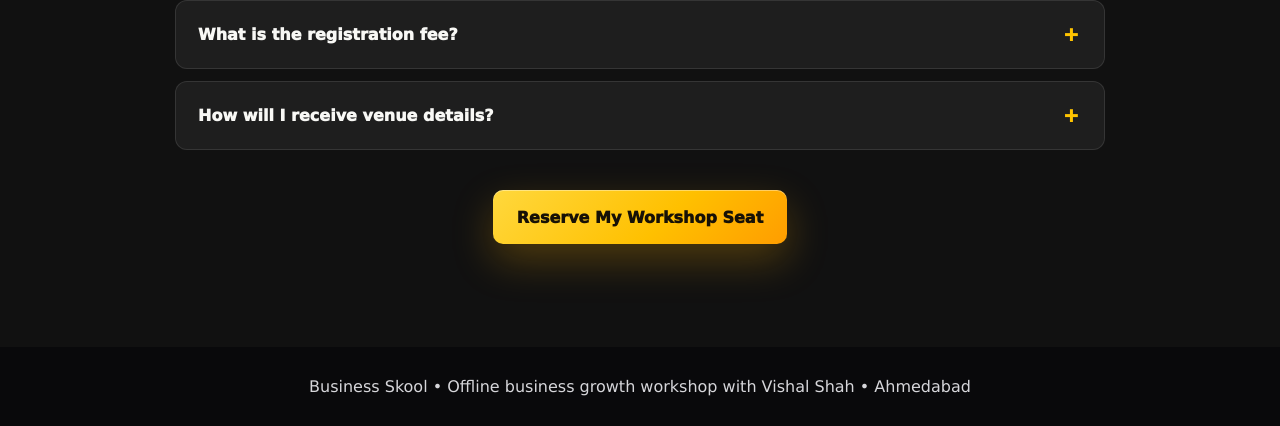
==== commit f7f9b155: "Add files via upload" ====
--- a/index.html
+++ b/index.html
@@ -1,653 +1,210 @@
 <!doctype html>
 <html lang="en-IN">
-  <head>
-    <meta charset="utf-8" />
-    <meta name="viewport" content="width=device-width, initial-scale=1" />
-    <title>Business Is Running, But Profit Is Missing? | ₹99 Business Growth Webinar</title>
-    <meta
-      name="description"
-      content="Join Vishal Shah's live ₹99 Business Skool webinar on 18 July 2026. Learn how ₹1 Cr+ business owners can grow with clear systems and autopilot-style business operations."
-    />
-    <meta property="og:title" content="Business Is Running, But Profit Is Missing?" />
-    <meta
-      property="og:description"
-      content="A live webinar for ₹1 Cr+ business owners who want stronger teams, owner-independent systems and a practical 90-day growth plan."
-    />
-    <meta property="og:type" content="website" />
-    <meta property="og:url" content="https://lead.businessschool.in/" />
-    <meta property="og:image" content="https://lead.businessschool.in/assets/business-skool-logo.png" />
-    <meta name="twitter:card" content="summary_large_image" />
-    <meta name="robots" content="index, follow" />
-    <meta name="referrer" content="strict-origin-when-cross-origin" />
-    <meta name="theme-color" content="#0c0d11" />
-    <link rel="canonical" href="https://lead.businessschool.in/" />
-    <link rel="icon" type="image/png" href="./assets/business-skool-logo.png" />
-    <link rel="apple-touch-icon" href="./assets/business-skool-logo.png" />
-    <link rel="preconnect" href="https://www.youtube.com" />
-    <link rel="preconnect" href="https://i.ytimg.com" />
-    <link rel="stylesheet" href="./styles.css?v=20260626-1" />
-    <link rel="stylesheet" href="./final-overrides.css?v=20260626-1" />
-    <link rel="stylesheet" href="./content-sections.css?v=20260626-1" />
-    <!-- Meta Pixel Code -->
-    <script>
-      !function(f,b,e,v,n,t,s)
-      {if(f.fbq)return;n=f.fbq=function(){n.callMethod?
-      n.callMethod.apply(n,arguments):n.queue.push(arguments)};
-      if(!f._fbq)f._fbq=n;n.push=n;n.loaded=!0;n.version='2.0';
-      n.queue=[];t=b.createElement(e);t.async=!0;
-      t.src=v;s=b.getElementsByTagName(e)[0];
-      s.parentNode.insertBefore(t,s)}(window, document,'script',
-      'https://connect.facebook.net/en_US/fbevents.js');
-      fbq('init', '1506136951192175');
-      fbq('track', 'PageView');
-      fbq('track', 'ViewContent', {content_name: 'Business Skool ₹99 Webinar'});
-    </script>
-    <!-- End Meta Pixel Code -->
-    <script type="application/ld+json">
-      {
-        "@context": "https://schema.org",
-        "@type": "Event",
-        "name": "Business Skool ₹99 Business Growth Webinar",
-        "startDate": "2026-07-18T09:00:00+05:30",
-        "endDate": "2026-07-18T11:00:00+05:30",
-        "eventAttendanceMode": "https://schema.org/OnlineEventAttendanceMode",
-        "eventStatus": "https://schema.org/EventScheduled",
-        "location": {
-          "@type": "VirtualLocation",
-          "url": "https://lead.businessschool.in/"
-        },
-        "offers": {
-          "@type": "Offer",
-          "price": "99",
-          "priceCurrency": "INR",
-          "url": "https://rzp.io/rzp/PQajFWoW"
-        },
-        "performer": {
-          "@type": "Person",
-          "name": "Vishal Shah"
-        },
-        "organizer": {
-          "@type": "Organization",
-          "name": "Business Skool",
-          "url": "https://lead.businessschool.in/",
-          "logo": "https://lead.businessschool.in/assets/business-skool-logo.png"
-        }
-      }
-    </script>
-    <script type="application/ld+json">
-      {
-        "@context": "https://schema.org",
-        "@type": "FAQPage",
-        "mainEntity": [
-          {"@type":"Question","name":"Who should attend the Business Skool webinar?","acceptedAnswer":{"@type":"Answer","text":"Indian business owners, MSME founders, manufacturers, traders and service-business owners with ₹1 crore or more in yearly revenue who want stronger systems, teams and sales."}},
-          {"@type":"Question","name":"When is Vishal Shah's live business webinar?","acceptedAnswer":{"@type":"Answer","text":"The live online webinar is scheduled for 18 July 2026 from 9:00 AM to 11:00 AM."}},
-          {"@type":"Question","name":"What will business owners learn?","acceptedAnswer":{"@type":"Answer","text":"Attendees will learn how to reduce owner dependency, improve team accountability, create repeatable systems and make sales more consistent."}},
-          {"@type":"Question","name":"How much does the webinar cost?","acceptedAnswer":{"@type":"Answer","text":"Registration costs ₹99 and reserves a live seat for the Business Skool webinar."}}
-        ]
-      }
-    </script>
-  </head>
-  <body data-registration-url="https://rzp.io/rzp/PQajFWoW">
-    <noscript><img height="1" width="1" style="display:none" src="https://www.facebook.com/tr?id=1506136951192175&amp;ev=PageView&amp;noscript=1" alt="" /></noscript>
-    <a class="skip-link" href="#main">Skip to content</a>
-
-    <main id="main">
-      <section id="top" class="hero">
-        <div class="hero-pattern" aria-hidden="true"></div>
-        <div class="top-ticker" aria-label="₹99 live webinar for business owners">
-          <div class="ticker-track">
-            <div class="ticker-group">
-              <span>₹99 Live Webinar for ₹1 Cr+ Business Owners</span>
-              <b>Learn Like the Top 1% Business Owners</b>
-              <span>18 July 2026 • 9:00 to 11:00 AM</span>
-            </div>
-            <div class="ticker-group" aria-hidden="true">
-              <span>₹99 Live Webinar for ₹1 Cr+ Business Owners</span>
-              <b>Learn Like the Top 1% Business Owners</b>
-              <span>18 July 2026 • 9:00 to 11:00 AM</span>
-            </div>
+<head>
+  <meta charset="utf-8" />
+  <meta name="viewport" content="width=device-width, initial-scale=1" />
+  <title>Business Skool Offline Workshop Ahmedabad | Vishal Shah</title>
+  <meta name="description" content="Join Vishal Shah's full-day Business Skool offline workshop in Ahmedabad on 8 October 2026. For ₹1 Cr+ business owners ready to improve systems, teams, cash flow and growth." />
+  <meta property="og:title" content="Build a Business That Grows Without Daily Owner Dependency" />
+  <meta property="og:description" content="A full-day offline workshop in Ahmedabad for ₹1 Cr+ business owners who want better systems, stronger teams, improved cash flow and scalable growth." />
+  <meta property="og:type" content="website" />
+  <meta property="og:url" content="https://lead.businessschool.in/" />
+  <meta property="og:image" content="https://i.ytimg.com/vi/PLqeshGUPJI/maxresdefault.jpg" />
+  <meta name="twitter:card" content="summary_large_image" />
+  <meta name="robots" content="index, follow" />
+  <meta name="referrer" content="strict-origin-when-cross-origin" />
+  <meta name="theme-color" content="#0c0d11" />
+  <link rel="canonical" href="https://lead.businessschool.in/" />
+  <link rel="icon" type="image/png" href="./assets/business-skool-logo.png" />
+  <link rel="apple-touch-icon" href="./assets/business-skool-logo.png" />
+  <link rel="preconnect" href="https://www.youtube.com" />
+  <link rel="preconnect" href="https://i.ytimg.com" />
+  <link rel="stylesheet" href="./styles.css?v=20260907-1" />
+  <link rel="stylesheet" href="./final-overrides.css?v=20260907-1" />
+  <link rel="stylesheet" href="./content-sections.css?v=20260907-1" />
+  <!-- Meta Pixel Code -->
+  <script>
+    !function(f,b,e,v,n,t,s){if(f.fbq)return;n=f.fbq=function(){n.callMethod?n.callMethod.apply(n,arguments):n.queue.push(arguments)};
+    if(!f._fbq)f._fbq=n;n.push=n;n.loaded=!0;n.version='2.0';n.queue=[];t=b.createElement(e);t.async=!0;t.src=v;
+    s=b.getElementsByTagName(e)[0];s.parentNode.insertBefore(t,s)}(window,document,'script','https://connect.facebook.net/en_US/fbevents.js');
+    fbq('init','1506136951192175');fbq('track','PageView');
+    fbq('track','ViewContent',{content_name:'Business Skool Ahmedabad Offline Workshop'});
+  </script>
+  <!-- End Meta Pixel Code -->
+  <script type="application/ld+json">
+  {
+    "@context":"https://schema.org","@type":"Event",
+    "name":"Business Skool Offline Business Growth Workshop - Ahmedabad",
+    "description":"A full-day practical business workshop with Vishal Shah for ₹1 Cr+ Indian business owners focused on systems, teams, cash flow, sales and scalable growth.",
+    "startDate":"2026-10-08T09:00:00+05:30","endDate":"2026-10-08T17:00:00+05:30",
+    "eventAttendanceMode":"https://schema.org/OfflineEventAttendanceMode","eventStatus":"https://schema.org/EventScheduled",
+    "location":{"@type":"Place","name":"Business Skool Workshop Venue","address":{"@type":"PostalAddress","addressLocality":"Ahmedabad","addressRegion":"Gujarat","addressCountry":"IN"}},
+    "offers":{"@type":"Offer","price":"1499","priceCurrency":"INR","availability":"https://schema.org/InStock","url":"https://pages.razorpay.com/pl_TZ5RxkisqkRNM5/view"},
+    "performer":{"@type":"Person","name":"Vishal Shah"},
+    "organizer":{"@type":"Organization","name":"Business Skool","url":"https://lead.businessschool.in/","logo":"https://lead.businessschool.in/assets/business-skool-logo.png"}
+  }
+  </script>
+  <script type="application/ld+json">
+  {"@context":"https://schema.org","@type":"FAQPage","mainEntity":[
+    {"@type":"Question","name":"Who should attend the Business Skool workshop?","acceptedAnswer":{"@type":"Answer","text":"₹1 Cr+ Indian business owners, manufacturers, traders, service business owners, SME founders and company directors who want stronger systems, teams, cash flow, sales and scalable growth."}},
+    {"@type":"Question","name":"When and where is the workshop?","acceptedAnswer":{"@type":"Answer","text":"The full-day offline workshop is in Ahmedabad, Gujarat, on Thursday, 8 October 2026, from 9:00 AM to 5:00 PM."}},
+    {"@type":"Question","name":"What will business owners work on?","acceptedAnswer":{"@type":"Answer","text":"Participants will work on reducing owner dependency, team accountability, sales and marketing, cash flow, systems and processes, and a practical roadmap for growth."}},
+    {"@type":"Question","name":"How much does the workshop cost?","acceptedAnswer":{"@type":"Answer","text":"Registration is ₹1,499 per workshop seat."}}
+  ]}
+  </script>
+</head>
+<body data-registration-url="https://pages.razorpay.com/pl_TZ5RxkisqkRNM5/view">
+  <noscript><img height="1" width="1" style="display:none" src="https://www.facebook.com/tr?id=1506136951192175&amp;ev=PageView&amp;noscript=1" alt="" /></noscript>
+  <a class="skip-link" href="#main">Skip to content</a>
+  <main id="main">
+    <section id="top" class="hero">
+      <div class="hero-pattern" aria-hidden="true"></div>
+      <div class="top-ticker" aria-label="Ahmedabad offline workshop details"><div class="ticker-track">
+        <div class="ticker-group"><span>Offline Workshop in Ahmedabad</span><b>For ₹1 Cr+ Business Owners</b><span>Thursday, 8 October • 9:00 AM to 5:00 PM</span></div>
+        <div class="ticker-group" aria-hidden="true"><span>Offline Workshop in Ahmedabad</span><b>For ₹1 Cr+ Business Owners</b><span>Thursday, 8 October • 9:00 AM to 5:00 PM</span></div>
+      </div></div>
+      <div class="hero-inner"><div class="hero-copy reveal">
+        <img class="hero-logo" src="assets/business-skool-logo.png" alt="Business Skool" />
+        <p class="hero-growth-kicker">Full-day offline workshop • Ahmedabad</p>
+        <h1>Build a Business That Grows <span>Without Daily Owner Dependency</span></h1>
+        <p class="hero-subtitle">For ambitious Indian business owners ready to move beyond daily firefighting.</p>
+        <p class="hero-promise">A full-day offline workshop in Ahmedabad for ₹1 Cr+ business owners who want better systems, stronger teams, improved cash flow, and scalable growth.</p>
+        <div class="hero-card">
+          <p class="video-kicker">Watch Vishal Shah’s workshop invitation</p>
+          <div class="video-embed" aria-label="Vishal Shah's Ahmedabad workshop invitation video">
+            <button class="hero-video-launch video-launch" type="button" data-video-id="PLqeshGUPJI" data-video-label="Business Skool Ahmedabad offline workshop invitation by Vishal Shah" data-video-event="WorkshopInvitationVideoPlay">
+              <img src="https://i.ytimg.com/vi/PLqeshGUPJI/hqdefault.jpg" alt="Play Vishal Shah's Ahmedabad offline workshop invitation" />
+              <span class="hero-play-button" aria-hidden="true">▶</span><span class="hero-play-label">Play video here</span>
+            </button>
           </div>
-        </div>
-        <div class="hero-inner">
-          <div class="hero-copy reveal">
-            <img class="hero-logo" src="assets/business-skool-logo.png" alt="Business Skool" />
-            <p class="hero-growth-kicker">For ₹1 Cr+ business owners</p>
-            <h1>Business Is Running, <span>But Profit Is Missing?</span></h1>
-            <div class="hero-card">
-              <p class="video-kicker">Watch the invitation</p>
-              <div class="video-embed" aria-label="Vishal Shah's webinar invitation video">
-                <button
-                  class="hero-video-launch video-launch"
-                  type="button"
-                  data-video-id="uBS0CL_uGGE"
-                  data-video-label="Business Growth Webinar 2026 invitation by Vishal Shah"
-                  data-video-event="InvitationVideoPlay"
-                >
-                  <img src="https://i.ytimg.com/vi/uBS0CL_uGGE/hqdefault.jpg" alt="Play the Business Growth Webinar 2026 invitation by Vishal Shah" />
-                  <span class="hero-play-button" aria-hidden="true">▶</span>
-                  <span class="hero-play-label">Play video here</span>
-                </button>
-              </div>
-              <div class="hero-video-caption">
-                <strong>Run Your Business on Autopilot</strong>
-                <span>Live Business Development Webinar with Vishal Shah</span>
-              </div>
-            </div>
-
-            <p class="hero-subtitle">Stop running your business like a daily job.</p>
-            <p class="hero-promise">Join the ₹99 webinar and learn how to grow with a clear system and autopilot-style business operations.</p>
-            <div class="hero-points" aria-label="Webinar key details">
-              <article>
-                <span>Owner Fit</span>
-                <strong>Above ₹1 Cr Business Owners Only</strong>
-              </article>
-              <article>
-                <span>Live Date</span>
-                <strong>18 July 2026</strong>
-              </article>
-              <article>
-                <span>Morning Session</span>
-                <strong>9:00 to 11:00 AM</strong>
-              </article>
-            </div>
-
-            <div class="hero-actions">
-              <a class="cta-button cta-large" href="https://rzp.io/rzp/PQajFWoW">
-                <span>Reserve My Seat</span>
-                <span class="cta-price"><del>₹299</del><strong>₹99</strong></span>
-              </a>
-              <div class="seat-urgency" role="status"><span aria-hidden="true"></span>Only 20 Live Seats Available</div>
-              <div class="mini-countdown" data-offer-duration-minutes="120" aria-label="Limited-time seat reservation timer">
-                <strong>Time is running out. Register now.</strong>
-                <div class="countdown-values">
-                  <span><b data-countdown="hours">00</b><small>Hours</small></span>
-                  <span><b data-countdown="minutes">00</b><small>Minutes</small></span>
-                  <span><b data-countdown="seconds">00</b><small>Seconds</small></span>
-                </div>
-              </div>
-              <p class="registered-proof">30+ business owners have already registered. What are you waiting for?</p>
-              <ul class="cta-benefits" aria-label="Registration includes">
-                <li>Live webinar access</li>
-                <li>12 business frameworks</li>
-                <li>Live Q&amp;A</li>
-                <li>Implementation checklist</li>
-              </ul>
-              <p class="hero-note">Live online session • Secure payment • Joining details after registration</p>
-            </div>
-          </div>
-        </div>
-      </section>
-
-      <section class="proof-section" aria-labelledby="proof-title">
-        <div class="leaders-heading section-heading center reveal">
-          <span class="section-kicker">Recognition that builds trust</span>
-          <h2 id="proof-title">Awarded by Respected Business Leaders</h2>
-          <p>Recognised by prominent leaders for his contribution to business growth and entrepreneurship.</p>
-        </div>
-        <div class="client-proof-row reveal" aria-label="Business leaders with Vishal Shah">
-          <article>
-            <div class="leader-photo leader-ajay" role="img" aria-label="Mr. Ajay Ajmera presenting an award to Vishal Shah"></div>
-            <strong>Mr. Ajay Ajmera</strong>
-            <span>Ajmera Fashion</span>
-          </article>
-          <article>
-            <div class="leader-photo leader-himanshu" role="img" aria-label="Mr. Himanshu Bodawala presenting an award to Vishal Shah"></div>
-            <strong>Mr. Himanshu Bodawala</strong>
-            <span>Ex-President of SGCCI</span>
-          </article>
-          <article>
-            <div class="leader-photo leader-sanwar" role="img" aria-label="Mr. Sanwar ji Budhia with Vishal Shah"></div>
-            <strong>Mr. Sanwar ji Budhia</strong>
-            <span>Founder of Saket Group</span>
-          </article>
-        </div>
-
-        <div class="recognition-heading section-heading center reveal">
-          <span class="section-kicker">Award-winning business coach and author</span>
-          <h2>National Recognition &amp; Amazon Best-Seller</h2>
-          <p>Honoured as Gujarat's Most Trusted Business Coach and recognised for the Amazon best-selling book <em>Busy-Ness to Business Success</em>.</p>
-        </div>
-        <div class="authority-card-grid" aria-label="National award and published authority">
-          <article class="authority-card reveal">
-            <div class="authority-card-image authority-award-image">
-              <img src="assets/recognition-and-bestseller.png" alt="Vishal Shah receiving the National Quality Award 2023 from Sonali Bendre" loading="lazy" />
-            </div>
-            <div class="authority-card-copy">
-              <h3>Gujarat's Most Trusted Business Coach</h3>
-              <p>The National Quality Awards 2023 (NQA2023) recognized Mr. Vishal Shah of Surat as Gujarat's Most Trusted Business Coach. On May 7, 2023, at the Hotel Sahara Star in Mumbai, he was presented with this honor. This award was presented to him by the most renowned Bollywood actress, Mrs. Sonali Bendre.</p>
-            </div>
-          </article>
-          <article class="authority-card reveal">
-            <div class="authority-card-image authority-book-image">
-              <img src="assets/recognition-and-bestseller.png" alt="Vishal Shah's Amazon best-selling book Busy-Ness to Business Success" loading="lazy" />
-            </div>
-            <div class="authority-card-copy">
-              <h3>Amazon Best-Seller in Business Ethics</h3>
-              <p>In addition, Mr. Vishal Shah is well-known for being the Amazon best-seller in Business Ethics for his book <em>Busy-Ness to Business Success</em>. The book is written for entrepreneurs who are having trouble finding time for both their personal and professional lives, and who want to focus on the expansion and development of their company instead of staying involved in everyday tasks.</p>
-            </div>
-          </article>
-        </div>
-
-      </section>
-
-      <section id="outcomes" class="outcomes-section" aria-labelledby="outcomes-title">
-        <div class="section-heading center reveal">
-          <h2 id="outcomes-title">2 Hours of No-BS Clarity on Your Business.</h2>
-          <p>What is wrong. What to change. In what order.</p>
-        </div>
-
-        <div class="outcome-grid">
-          <article class="outcome-card reveal">
-            <span>🏆 Outcome 1</span>
-            <p>
-              Identify the first three tasks you must stop doing personally and assign to your team.
-            </p>
-          </article>
-          <article class="outcome-card reveal">
-            <span>🏆 Outcome 2</span>
-            <p>
-              Learn which SOPs to create first so routine work moves without your daily approval.
-            </p>
-          </article>
-          <article class="outcome-card reveal">
-            <span>🏆 Outcome 3</span>
-            <p>
-              Find why sales fluctuate and what process can replace random, owner-led follow-ups.
-            </p>
-          </article>
-          <article class="outcome-card reveal">
-            <span>🏆 Outcome 4</span>
-            <p>
-              Create accountability without constant reminders, checking and daily follow-up.
-            </p>
-          </article>
-          <article class="outcome-card reveal">
-            <span>🏆 Outcome 5</span>
-            <p>
-              Leave with ranked 90-day priorities to reduce team dependency and strengthen leadership.
-            </p>
-          </article>
-        </div>
-      </section>
-
-      <section id="frameworks" class="frameworks-section" aria-labelledby="frameworks-title">
-        <div class="section-heading center reveal">
-          <h2 id="frameworks-title">12 Practical Business Frameworks Included Free</h2>
-          <p>Combined value ₹5,988—available with your ₹99 live webinar seat.</p>
-        </div>
-
-        <div class="framework-grid">
-          <article class="framework-card reveal">
-            <div class="framework-cover cover-1">
-              <span>Bonus 01</span>
-              <strong>6 Tips to Build a High-Performance Team</strong>
-            </div>
-            <h3>Hire on attitude, not just resume</h3>
-            <p>Worth <span class="worth-cut">₹499</span> FREE</p>
-          </article>
-          <article class="framework-card reveal">
-            <div class="framework-cover cover-2">
-              <span>Bonus 02</span>
-              <strong>5 Things Before You Start Marketing</strong>
-            </div>
-            <h3>Stop campaigns that burn cash</h3>
-            <p>Worth <span class="worth-cut">₹499</span> FREE</p>
-          </article>
-          <article class="framework-card reveal">
-            <div class="framework-cover cover-3">
-              <span>Bonus 03</span>
-              <strong>7 Sales Mindsets Killing Revenue</strong>
-            </div>
-            <h3>Replace beliefs that slow growth</h3>
-            <p>Worth <span class="worth-cut">₹499</span> FREE</p>
-          </article>
-          <article class="framework-card reveal">
-            <div class="framework-cover cover-4">
-              <span>Bonus 04</span>
-              <strong>6 Decision Rules for Owners</strong>
-            </div>
-            <h3>Cut noise and act faster</h3>
-            <p>Worth <span class="worth-cut">₹499</span> FREE</p>
-          </article>
-          <article class="framework-card reveal">
-            <div class="framework-cover cover-5">
-              <span>Bonus 05</span>
-              <strong>5 Ts for Consistent Business Growth</strong>
-            </div>
-            <h3>Disciplines most owners skip</h3>
-            <p>Worth <span class="worth-cut">₹499</span> FREE</p>
-          </article>
-          <article class="framework-card reveal">
-            <div class="framework-cover cover-6">
-              <span>Bonus 06</span>
-              <strong>4 Ways to Innovate Your Business Model</strong>
-            </div>
-            <h3>Grow without hurting revenue</h3>
-            <p>Worth <span class="worth-cut">₹499</span> FREE</p>
-          </article>
-          <article class="framework-card reveal">
-            <div class="framework-cover cover-7">
-              <span>Bonus 07</span>
-              <strong>4 Ts of Investing in Your Business</strong>
-            </div>
-            <h3>Stop cutting growth budgets</h3>
-            <p>Worth <span class="worth-cut">₹499</span> FREE</p>
-          </article>
-          <article class="framework-card reveal">
-            <div class="framework-cover cover-8">
-              <span>Bonus 08</span>
-              <strong>5 Strategies to Expand Business</strong>
-            </div>
-            <h3>Pick geography and verticals wisely</h3>
-            <p>Worth <span class="worth-cut">₹499</span> FREE</p>
-          </article>
-          <article class="framework-card reveal">
-            <div class="framework-cover cover-9">
-              <span>Bonus 09</span>
-              <strong>8 Cs to Build a Team From Scratch</strong>
-            </div>
-            <h3>Hire right and align early</h3>
-            <p>Worth <span class="worth-cut">₹499</span> FREE</p>
-          </article>
-          <article class="framework-card reveal">
-            <div class="framework-cover cover-10">
-              <span>Bonus 10</span>
-              <strong>How to Set the Right Price</strong>
-            </div>
-            <h3>Stop discounting out of fear</h3>
-            <p>Worth <span class="worth-cut">₹499</span> FREE</p>
-          </article>
-          <article class="framework-card reveal">
-            <div class="framework-cover cover-11">
-              <span>Bonus 11</span>
-              <strong>The B.E.S.T. Feedback Method</strong>
-            </div>
-            <h3>Make feedback land and drive change</h3>
-            <p>Worth <span class="worth-cut">₹499</span> FREE</p>
-          </article>
-          <article class="framework-card reveal">
-            <div class="framework-cover cover-12">
-              <span>Bonus 12</span>
-              <strong>How to Stay Motivated in Business</strong>
-            </div>
-            <h3>Avoid distractions and stay grounded</h3>
-            <p>Worth <span class="worth-cut">₹499</span> FREE</p>
-          </article>
-        </div>
-      </section>
-
-      <section id="stories" class="stories-section" aria-labelledby="stories-title">
-        <div class="section-heading center reveal">
-          <span class="section-kicker">Real owners. Real outcomes.</span>
-          <h2 id="stories-title">Business Transformation Stories</h2>
-          <p>Hear directly from owners who moved from daily firefighting to structured growth.</p>
-        </div>
-
-        <div class="story-rail reveal" aria-label="Testimonial video rail">
-          <button class="story-card video-launch" type="button" data-video-id="ILr9SVnGpKI" data-video-label="Business Skool owner story 1"><img src="https://i.ytimg.com/vi/ILr9SVnGpKI/hqdefault.jpg" alt="Business Skool owner story 1" loading="lazy" /><span class="play-button" aria-hidden="true">▶</span><span class="sr-only">Play testimonial video 1</span></button>
-          <button class="story-card video-launch" type="button" data-video-id="7exVg95VLSo" data-video-label="Business Skool owner story 2"><img src="https://i.ytimg.com/vi/7exVg95VLSo/hqdefault.jpg" alt="Business Skool owner story 2" loading="lazy" /><span class="play-button" aria-hidden="true">▶</span><span class="sr-only">Play testimonial video 2</span></button>
-          <button class="story-card video-launch" type="button" data-video-id="Rvu4kBdhugU" data-video-label="Business Skool owner story 3"><img src="https://i.ytimg.com/vi/Rvu4kBdhugU/hqdefault.jpg" alt="Business Skool owner story 3" loading="lazy" /><span class="play-button" aria-hidden="true">▶</span><span class="sr-only">Play testimonial video 3</span></button>
-          <button class="story-card video-launch" type="button" data-video-id="n7v20gjhetM" data-video-label="Business Skool owner story 4"><img src="https://i.ytimg.com/vi/n7v20gjhetM/hqdefault.jpg" alt="Business Skool owner story 4" loading="lazy" /><span class="play-button" aria-hidden="true">▶</span><span class="sr-only">Play testimonial video 4</span></button>
-          <button class="story-card video-launch" type="button" data-video-id="OTgGs9n7V90" data-video-label="Business Skool owner story 5"><img src="https://i.ytimg.com/vi/OTgGs9n7V90/hqdefault.jpg" alt="Business Skool owner story 5" loading="lazy" /><span class="play-button" aria-hidden="true">▶</span><span class="sr-only">Play testimonial video 5</span></button>
-          <button class="story-card video-launch" type="button" data-video-id="1JHWCzTee9o" data-video-label="Foundation Program experience from a business owner"><img src="https://i.ytimg.com/vi/1JHWCzTee9o/hqdefault.jpg" alt="Foundation Program business owner testimonial" loading="lazy" /><span class="play-button" aria-hidden="true">▶</span><span class="sr-only">Play testimonial video 6</span></button>
-        </div>
-        <div class="section-cta reveal">
-          <a class="cta-button cta-large" href="https://rzp.io/rzp/PQajFWoW">Reserve My Seat for ₹99</a>
-        </div>
-      </section>
-
-      <section class="agenda-section" aria-labelledby="agenda-title">
-        <div class="section-heading center reveal">
-          <h2 id="agenda-title">What Happens Inside the Live Webinar?</h2>
-          <p>Designed for owners who want practical clarity, not motivation.</p>
-        </div>
-
-        <div class="agenda-grid">
-          <article class="agenda-card reveal">
-            <span>01</span>
-            <h3>Why growth gets stuck</h3>
-            <p>The hidden owner-dependency blocks after a certain revenue stage.</p>
-          </article>
-          <article class="agenda-card reveal">
-            <span>02</span>
-            <h3>Owner-independent systems</h3>
-            <p>How to turn repeated firefighting into clear operating rhythm.</p>
-          </article>
-          <article class="agenda-card reveal">
-            <span>03</span>
-            <h3>Team accountability</h3>
-            <p>How to move people from instruction-following to ownership.</p>
-          </article>
-          <article class="agenda-card reveal">
-            <span>04</span>
-            <h3>Sales consistency</h3>
-            <p>How to replace random sales spikes with repeatable follow-through.</p>
-          </article>
-        </div>
-
-        <div class="section-cta reveal">
-          <a class="cta-button cta-large" href="https://rzp.io/rzp/PQajFWoW">
-            Reserve My Seat for ₹99
-          </a>
-        </div>
-      </section>
-
-      <section id="webinar-guidance" class="webinar-guidance-section" aria-labelledby="webinar-guidance-title">
-        <div class="section-heading center reveal">
-          <span class="section-kicker">Practical learning you can use</span>
-          <h2 id="webinar-guidance-title">What You Will Get From This Webinar</h2>
-          <p>Practical steps to reduce daily firefighting, strengthen your team and build simple systems.</p>
-        </div>
-
-        <div class="learning-grid">
-          <article class="learning-card reveal">
-            <span>01</span>
-            <h3>Discover the Path to 2X Business Growth</h3>
-            <p>Learn the systems and strategies that help businesses scale faster.</p>
-          </article>
-          <article class="learning-card reveal">
-            <span>02</span>
-            <h3>Unlock 3X Team Performance</h3>
-            <p>Create accountability, improve ownership and get more output from your existing team.</p>
-          </article>
-          <article class="learning-card reveal">
-            <span>03</span>
-            <h3>Create Systems That Run on Autopilot</h3>
-            <p>Build operational systems that free you from daily firefighting.</p>
-          </article>
-          <article class="learning-card reveal">
-            <span>04</span>
-            <h3>Build Your 90-Day Growth Roadmap</h3>
-            <p>Get a clear action plan to implement the right priorities and accelerate business growth.</p>
-          </article>
-        </div>
-
-        <div class="business-assessment reveal" aria-labelledby="assessment-title">
-          <div class="assessment-intro">
-            <span class="section-kicker">2-minute business check</span>
-            <h3 id="assessment-title">How Dependent Is Your Business on You?</h3>
-            <p>Rate each statement from 1 (rarely true) to 5 (always true).</p>
-          </div>
-          <div class="assessment-grid">
-            <label>My team waits for my approval.<input class="assessment-range" type="range" min="1" max="5" value="1" /><output>1</output></label>
-            <label>Sales depend on my personal follow-up.<input class="assessment-range" type="range" min="1" max="5" value="1" /><output>1</output></label>
-            <label>Important work has no clear SOP.<input class="assessment-range" type="range" min="1" max="5" value="1" /><output>1</output></label>
-            <label>There is no reliable second-line leader.<input class="assessment-range" type="range" min="1" max="5" value="1" /><output>1</output></label>
-            <label>Most days are spent firefighting.<input class="assessment-range" type="range" min="1" max="5" value="1" /><output>1</output></label>
-          </div>
-          <div class="assessment-result" aria-live="polite">
-            <span>Your score</span><strong id="assessment-score">5/25</strong>
-            <p id="assessment-message">Low dependency. Use the webinar to make your systems even stronger.</p>
-          </div>
-        </div>
-
-        <div class="action-guidance-grid">
-          <article class="action-panel action-do reveal">
-            <div class="action-panel-title"><span>✓</span><h3>What You Should Do</h3></div>
-            <ul>
-              <li>Join on time with a pen and notebook.</li>
-              <li>Bring one real business problem.</li>
-              <li>Choose three actions to implement first.</li>
-              <li>Start applying your plan within 24 hours.</li>
-            </ul>
-          </article>
-          <article class="action-panel action-dont reveal">
-            <div class="action-panel-title"><span>×</span><h3>What You Should Not Do</h3></div>
-            <ul>
-              <li>Do not attend while multitasking.</li>
-              <li>Do not expect results without action.</li>
-              <li>Do not change everything at once.</li>
-              <li>Do not delay after the webinar.</li>
-            </ul>
-          </article>
-        </div>
-
-        <div class="section-cta reveal">
-          <a class="cta-button cta-large" href="https://rzp.io/rzp/PQajFWoW">Reserve My Seat for ₹99</a>
-        </div>
-      </section>
-
-      <section id="about-vishal" class="about-section" aria-labelledby="about-vishal-title">
-        <div class="about-shell">
-          <div class="about-intro reveal">
-            <span>Ask Yourself</span>
-            <h2 id="about-vishal-title">Is Your Business Still Depending on You for Every Decision?</h2>
-          </div>
-          <div class="about-layout">
-            <div class="about-photo-card reveal">
-              <img src="assets/vishal-shah.jpg" alt="Vishal Shah, business coach and founder of Business Skool" loading="lazy" />
-              <div><strong>Vishal Shah</strong><span>Founder, Business Skool</span></div>
-            </div>
-            <div class="about-copy reveal">
-              <span class="section-kicker">About Vishal Shah</span>
-              <h3>Helping Business Owners Grow With Better Teams and Systems</h3>
-              <p class="about-lead">If your team waits for your approval at every step, your business cannot grow freely.</p>
-              <p>Vishal Shah helps business owners replace daily firefighting with clear roles, repeatable systems, and leaders who take ownership.</p>
-              <div class="about-direct-points">
-                <article><span>01</span><strong>Stop being the decision bottleneck</strong></article>
-                <article><span>02</span><strong>Make the team responsible for results</strong></article>
-                <article><span>03</span><strong>Build systems that support growth</strong></article>
-              </div>
-              <div class="about-proof-list">
-                <article><strong>Recognised</strong><span>Gujarat's Most Trusted Business Coach</span></article>
-                <article><strong>Published</strong><span>Amazon best-selling business author</span></article>
-                <article><strong>Practical</strong><span>Simple frameworks made for business owners</span></article>
-              </div>
-              <p class="about-closing">You do not need to work harder every day. You need a business that works in a better way.</p>
-            </div>
-          </div>
-          <div class="vishal-stats reveal" aria-label="Vishal Shah experience and impact">
-            <article><strong><span data-counter="16">16</span>+</strong><p>Years Experience</p></article>
-            <article><strong><span data-counter="3500">3500</span>+</strong><p>Entrepreneurs Trained</p></article>
-            <article><strong><span data-counter="500">500</span>+</strong><p>Businesses Coached</p></article>
-            <article><strong>Multiple</strong><p>Business Awards</p></article>
-            <article><strong>Best-Selling</strong><p>Author</p></article>
-          </div>
-        </div>
-      </section>
-
-      <section id="webinar-glimpse" class="webinar-glimpse-section" aria-labelledby="webinar-glimpse-title">
-        <div class="section-heading center reveal">
-          <span class="section-kicker">Real session. Real business owners.</span>
-          <h2 id="webinar-glimpse-title">A Glimpse Inside the Webinar</h2>
-          <p>See Vishal Shah guiding business owners through practical discussions, live reviews and focused implementation.</p>
-        </div>
-        <div class="glimpse-gallery reveal" aria-label="Business Skool webinar photo gallery">
-          <button class="glimpse-card glimpse-featured" type="button" data-gallery-index="0" aria-label="View Vishal Shah welcoming webinar participants">
-            <img src="assets/webinar-glimpse-1.jpg" alt="Vishal Shah welcoming business owners during a webinar" loading="lazy" />
-            <span>Direct guidance</span>
-          </button>
-          <button class="glimpse-card" type="button" data-gallery-index="1" aria-label="View live online business workshop">
-            <img src="assets/webinar-glimpse-2.jpg" alt="Vishal Shah conducting a live online business workshop" loading="lazy" />
-            <span>Live interaction</span>
-          </button>
-          <button class="glimpse-video-card video-launch" type="button" data-video-id="r93vmuLppWs" data-video-label="Glimpse inside the Business Growth webinar" data-video-event="WebinarGlimpseVideoPlay">
-            <img src="https://i.ytimg.com/vi/r93vmuLppWs/hqdefault.jpg" alt="Play a glimpse inside the Business Growth webinar" loading="lazy" />
-            <span class="play-button" aria-hidden="true">▶</span>
-            <strong>Watch a Real Webinar Glimpse</strong>
-          </button>
-          <button class="glimpse-card" type="button" data-gallery-index="2" aria-label="View practical webinar discussion">
-            <img src="assets/webinar-glimpse-3.jpg" alt="Vishal Shah explaining a practical business framework online" loading="lazy" />
-            <span>Practical frameworks</span>
-          </button>
-          <button class="glimpse-card" type="button" data-gallery-index="3" aria-label="View participant review session">
-            <img src="assets/webinar-glimpse-4.jpg" alt="Vishal Shah reviewing participant progress during the webinar" loading="lazy" />
-            <span>Focused reviews</span>
-          </button>
-        </div>
-        <div class="section-cta reveal">
-          <a class="cta-button cta-large" href="https://rzp.io/rzp/PQajFWoW">Reserve My Seat for ₹99</a>
-        </div>
-      </section>
-
-      <dialog class="glimpse-lightbox" aria-label="Webinar photo preview">
-        <button class="glimpse-close" type="button" aria-label="Close photo preview">×</button>
-        <button class="glimpse-nav glimpse-prev" type="button" aria-label="Previous photo">‹</button>
-        <img src="assets/webinar-glimpse-1.jpg" alt="Webinar photo preview" />
-        <button class="glimpse-nav glimpse-next" type="button" aria-label="Next photo">›</button>
-        <p>1 of 4</p>
-      </dialog>
-
-      <section id="faq" class="faq-section" aria-labelledby="faq-title">
-        <div class="section-heading center reveal">
-          <span class="section-kicker">Business webinar FAQs</span>
-          <h2 id="faq-title">Questions Business Owners Ask Before Registering</h2>
-          <p>Clear answers about the ₹99 Business Skool live webinar with Vishal Shah.</p>
-        </div>
-        <div class="faq-list">
-          <details class="faq-item reveal" open>
-            <summary>Who should attend this business development webinar?</summary>
-            <p>Indian business owners, MSME founders, manufacturers, traders and service-business owners with ₹1 crore or more in yearly revenue who want better systems, team ownership and predictable growth.</p>
-          </details>
-          <details class="faq-item reveal">
-            <summary>When is Vishal Shah's live webinar?</summary>
-            <p>The webinar is live online on 18 July 2026, from 9:00 AM to 11:00 AM.</p>
-          </details>
-          <details class="faq-item reveal">
-            <summary>What will I learn inside the webinar?</summary>
-            <p>You will learn how to reduce owner dependency, improve team accountability, build repeatable business systems and make sales more consistent.</p>
-          </details>
-          <details class="faq-item reveal">
-            <summary>Why is the registration fee only ₹99?</summary>
-            <p>The ₹99 fee reserves a serious live seat and helps ensure committed business owners attend the session.</p>
-          </details>
-          <details class="faq-item reveal">
-            <summary>Will I receive practical business frameworks?</summary>
-            <p>Yes. Registered attendees receive 12 practical frameworks covering teams, marketing, sales, pricing, feedback and business expansion.</p>
-          </details>
-          <details class="faq-item reveal">
-            <summary>How will I receive the joining details?</summary>
-            <p>After successful Razorpay registration, confirmation and live joining instructions will be shared using the contact details provided during payment.</p>
-          </details>
-        </div>
-        <div class="section-cta reveal">
-          <a class="cta-button cta-large" href="https://rzp.io/rzp/PQajFWoW">Reserve My Seat for ₹99</a>
-        </div>
-      </section>
-
-      
-    </main>
-
-    <footer class="site-footer">
-      <p>Business Skool • Business growth systems with Vishal Shah</p>
-    </footer>
-
-    <a
-      class="floating-whatsapp"
-      href="https://wa.me/917069058365?text=Hello%20Business%20Skool%2C%20I%20want%20to%20know%20more%20about%20the%20live%20webinar."
-      target="_blank"
-      rel="noopener"
-      aria-label="Chat with Business Skool on WhatsApp"
-    >
-      <svg aria-hidden="true" viewBox="0 0 32 32"><path fill="currentColor" d="M16 3a12.8 12.8 0 0 0-11 19.3L3.5 29l6.9-1.5A12.9 12.9 0 1 0 16 3Zm0 23.2c-2 0-3.9-.6-5.5-1.6l-.4-.2-4.1.9.9-4-.3-.4a10.3 10.3 0 1 1 9.4 5.3Zm5.7-7.7c-.3-.2-1.9-.9-2.2-1-.3-.1-.5-.2-.7.2l-1 1.2c-.2.2-.4.2-.7.1-1.8-.9-3-1.7-4.2-3.8-.3-.5.3-.5.9-1.6.1-.2.1-.4 0-.6l-1-2.4c-.3-.6-.5-.5-.7-.5h-.6c-.2 0-.6.1-.9.4-.3.4-1.2 1.2-1.2 2.9s1.2 3.3 1.4 3.6c.2.2 2.5 3.8 6 5.3 2.2 1 3 .9 4.1.8.6-.1 1.9-.8 2.2-1.5.3-.7.3-1.3.2-1.5-.1-.2-.3-.3-.6-.4Z"/></svg>
-      <span>WhatsApp</span>
-    </a>
-
-    <a class="mobile-sticky-cta cta-button" href="https://rzp.io/rzp/PQajFWoW">
-      <span>Reserve Seat</span>
-      <span class="cta-price"><del>₹299</del><strong>₹99</strong></span>
-    </a>
-
-    <script src="./script.js?v=20260626-1"></script>
-  </body>
+          <div class="hero-video-caption"><strong>One focused day for your next level of growth</strong><span>Practical business development workshop with Vishal Shah</span></div>
+        </div>
+        <div class="hero-points" aria-label="Workshop key details">
+          <article><span>Date</span><strong>Thursday, 8 October</strong></article>
+          <article><span>Time</span><strong>9:00 AM to 5:00 PM</strong></article>
+          <article><span>Location</span><strong>Ahmedabad, Gujarat</strong></article>
+        </div>
+        <div class="hero-actions">
+          <a class="cta-button cta-large" href="https://pages.razorpay.com/pl_TZ5RxkisqkRNM5/view"><span>Register Now</span><span class="cta-price"><strong>₹1,499 only</strong></span></a>
+          <ul class="cta-benefits" aria-label="Workshop registration highlights"><li>Full-day offline experience</li><li>Live business exercises</li><li>Practical implementation</li><li>Secure Razorpay payment</li></ul>
+          <p class="hero-note">Thursday, 8 October • 9:00 AM to 5:00 PM • Ahmedabad</p>
+        </div>
+        <div class="vishal-stats hero-authority-stats" aria-label="Vishal Shah experience and impact">
+          <article><strong><span data-counter="16">16</span>+</strong><p>Years Experience</p></article>
+          <article><strong><span data-counter="3500">3500</span>+</strong><p>Entrepreneurs Trained</p></article>
+          <article><strong><span data-counter="500">500</span>+</strong><p>Businesses Coached</p></article>
+          <article><strong>Multiple</strong><p>Business Awards</p></article><article><strong>Best-Selling</strong><p>Author</p></article>
+        </div>
+      </div></div>
+    </section>
+
+    <section class="proof-section" aria-labelledby="proof-title">
+      <div class="section-heading center reveal"><span class="section-kicker">Authority you can trust</span><h2 id="proof-title">Learn With Vishal Shah</h2><p>Founder of Business Skool, award-winning business coach and best-selling author with practical experience helping Indian entrepreneurs build stronger businesses.</p></div>
+      <div class="authority-card-grid reveal">
+        <article class="authority-card"><div class="authority-card-image"><img src="assets/awarded-by-business-leaders.png" alt="Vishal Shah receiving recognition from business leaders" /></div><div><span>Recognised</span><h3>Multiple Business Awards</h3><p>Honoured by respected business leaders for his contribution to entrepreneurship and business growth.</p></div></article>
+        <article class="authority-card"><div class="authority-card-image authority-book-image"><img src="assets/recognition-and-bestseller.png" alt="Vishal Shah's best-selling book Busy-Ness to Business Success" /></div><div><span>Published</span><h3>Best-Selling Business Author</h3><p>Author of <em>Busy-Ness to Business Success</em>, written for owners who want growth without staying trapped in every daily task.</p></div></article>
+      </div>
+      <div class="client-proof-row reveal" aria-label="Business leaders with Vishal Shah">
+        <article><div class="leader-photo leader-ajay" role="img" aria-label="Mr. Ajay Ajmera presenting an award to Vishal Shah"></div><strong>Mr. Ajay Ajmera</strong><span>Ajmera Fashion</span></article>
+        <article><div class="leader-photo leader-himanshu" role="img" aria-label="Mr. Himanshu Bodawala presenting an award to Vishal Shah"></div><strong>Mr. Himanshu Bodawala</strong><span>Ex-President of SGCCI</span></article>
+        <article><div class="leader-photo leader-sanwar" role="img" aria-label="Mr. Sanwar Budhia with Vishal Shah"></div><strong>Mr. Sanwar Budhia</strong><span>Business Leader</span></article>
+      </div>
+    </section>
+
+    <section id="workshop-glimpse" class="workshop-glimpse-section" aria-labelledby="workshop-glimpse-title">
+      <div class="section-heading center reveal"><span class="section-kicker">Real room. Real business owners.</span><h2 id="workshop-glimpse-title">A Glimpse Inside the Workshop</h2><p>Expect practical discussions, owner-to-owner learning, live exercises and focused implementation—not a passive lecture.</p></div>
+      <div class="glimpse-gallery reveal" aria-label="Business Skool offline workshop photo gallery">
+        <button class="glimpse-card glimpse-featured" type="button" data-gallery-index="0" aria-label="View Vishal Shah guiding workshop participants"><img src="assets/workshop-glimpse-1.jpg" alt="Vishal Shah guiding business owners in an offline workshop" loading="lazy" /><span>Direct guidance</span></button>
+        <button class="glimpse-card" type="button" data-gallery-index="1" aria-label="View business owners participating in the workshop"><img src="assets/workshop-glimpse-2.jpg" alt="Business owners participating in a Business Skool offline workshop" loading="lazy" /><span>Live interaction</span></button>
+        <button class="glimpse-card" type="button" data-gallery-index="2" aria-label="View practical workshop discussion"><img src="assets/workshop-glimpse-3.jpg" alt="Vishal Shah explaining a practical business framework in person" loading="lazy" /><span>Practical frameworks</span></button>
+        <button class="glimpse-card" type="button" data-gallery-index="3" aria-label="View focused implementation session"><img src="assets/workshop-glimpse-4.jpg" alt="Workshop participants working through business challenges" loading="lazy" /><span>Focused implementation</span></button>
+      </div>
+      <div class="section-cta reveal"><a class="cta-button cta-large" href="https://pages.razorpay.com/pl_TZ5RxkisqkRNM5/view">Reserve My Workshop Seat</a></div>
+    </section>
+
+    <dialog class="glimpse-lightbox" aria-label="Workshop photo preview"><button class="glimpse-close" type="button" aria-label="Close photo preview">×</button><button class="glimpse-nav glimpse-prev" type="button" aria-label="Previous photo">‹</button><img src="assets/workshop-glimpse-1.jpg" alt="Workshop photo preview" /><button class="glimpse-nav glimpse-next" type="button" aria-label="Next photo">›</button><p>1 of 4</p></dialog>
+
+    <section id="outcomes" class="outcomes-section" aria-labelledby="outcomes-title">
+      <div class="section-heading center reveal"><span class="section-kicker">Built around real business bottlenecks</span><h2 id="outcomes-title">What This Workshop Helps You Fix</h2><p>Step away from the daily rush and work on the business decisions that can unlock your next level.</p></div>
+      <div class="outcomes-grid">
+        <article class="outcome-card reveal"><span>01</span><h3>Owner Dependency</h3><p>Identify where every decision still comes back to you and what must change first.</p></article>
+        <article class="outcome-card reveal"><span>02</span><h3>Team Accountability</h3><p>Create clearer roles, performance expectations and ownership across your team.</p></article>
+        <article class="outcome-card reveal"><span>03</span><h3>Cash Flow Clarity</h3><p>Understand the operating habits that protect cash and support healthy growth.</p></article>
+        <article class="outcome-card reveal"><span>04</span><h3>Sales Growth</h3><p>Build a more consistent approach to marketing, branding, follow-up and sales.</p></article>
+        <article class="outcome-card reveal"><span>05</span><h3>Systems &amp; Processes</h3><p>Turn repeated work into practical SOPs and workflows your people can follow.</p></article>
+        <article class="outcome-card reveal"><span>06</span><h3>Scalable Growth</h3><p>Choose the priorities that can move your business beyond its current level.</p></article>
+      </div>
+    </section>
+
+    <section class="agenda-section" aria-labelledby="agenda-title">
+      <div class="section-heading center reveal"><span class="section-kicker">Thursday, 8 October • Ahmedabad</span><h2 id="agenda-title">Your Full-Day Workshop Schedule</h2><p>A focused day that combines learning, discussion, implementation and valuable owner-to-owner interaction.</p></div>
+      <div class="agenda-grid schedule-grid">
+        <article class="agenda-card reveal"><span>8:30 AM</span><h3>Reporting &amp; Networking Breakfast</h3><p>Arrive, settle in and connect with other business owners before the session.</p></article>
+        <article class="agenda-card reveal"><span>9:00 AM</span><h3>Live Business Session</h3><p>Roadmap, sales, team, systems and growth exercises built around real business challenges.</p></article>
+        <article class="agenda-card reveal"><span>2:00 PM</span><h3>Lunch Break</h3><p>Pause, reflect and continue conversations with fellow participants.</p></article>
+        <article class="agenda-card reveal"><span>2:30 PM</span><h3>Live Implementation Session</h3><p>Turn the day’s learning into practical priorities and an action plan for your business.</p></article>
+        <article class="agenda-card reveal"><span>5:00 PM</span><h3>High Tea &amp; Close</h3><p>Finish the workshop with key takeaways and the next actions you will implement.</p></article>
+      </div>
+      <div class="section-cta reveal"><a class="cta-button cta-large" href="https://pages.razorpay.com/pl_TZ5RxkisqkRNM5/view">Register Now</a></div>
+    </section>
+
+    <section id="workshop-guidance" class="workshop-guidance-section" aria-labelledby="workshop-guidance-title">
+      <div class="section-heading center reveal"><span class="section-kicker">Practical learning you can use</span><h2 id="workshop-guidance-title">Five Growth Areas You Will Work On</h2><p>The workshop brings together the essential areas that determine whether a business stays owner-dependent or becomes scalable.</p></div>
+      <div class="learning-grid five-part-grid">
+        <article class="learning-card reveal"><span>01</span><h3>Roadmap to Success</h3><p>Assess your business, understand market potential and define the right direction for long-term growth.</p></article>
+        <article class="learning-card reveal"><span>02</span><h3>Sales, Marketing &amp; Branding</h3><p>Strengthen positioning, improve your sales approach and build more consistent market visibility.</p></article>
+        <article class="learning-card reveal"><span>03</span><h3>Team Building</h3><p>Review performance, improve recruitment and build accountability that does not depend on daily reminders.</p></article>
+        <article class="learning-card reveal"><span>04</span><h3>System-Driven Business</h3><p>Learn how SOPs, workflows and process clarity help the business run without constant owner intervention.</p></article>
+        <article class="learning-card reveal"><span>05</span><h3>Growth Mindset</h3><p>Expand your management bandwidth and develop the habits required to lead the next stage of growth.</p></article>
+      </div>
+      <div class="business-assessment reveal" aria-labelledby="assessment-title">
+        <div class="assessment-intro"><span class="section-kicker">Quick business check</span><h3 id="assessment-title">How Dependent Is Your Business on You?</h3><p>Rate each statement from 1 (rarely true) to 5 (always true).</p></div>
+        <div class="assessment-grid">
+          <label>My team waits for my approval.<input class="assessment-range" type="range" min="1" max="5" value="1" /><output>1</output></label>
+          <label>Sales depend on my personal follow-up.<input class="assessment-range" type="range" min="1" max="5" value="1" /><output>1</output></label>
+          <label>Important work has no clear SOP.<input class="assessment-range" type="range" min="1" max="5" value="1" /><output>1</output></label>
+          <label>There is no reliable second-line leader.<input class="assessment-range" type="range" min="1" max="5" value="1" /><output>1</output></label>
+          <label>Most days are spent firefighting.<input class="assessment-range" type="range" min="1" max="5" value="1" /><output>1</output></label>
+        </div>
+        <div class="assessment-result" aria-live="polite"><span>Your score</span><strong id="assessment-score">5/25</strong><p id="assessment-message">Low dependency. Use the workshop to make your systems even stronger.</p></div>
+      </div>
+      <div class="section-cta reveal"><a class="cta-button cta-large" href="https://pages.razorpay.com/pl_TZ5RxkisqkRNM5/view">Reserve My Workshop Seat</a></div>
+    </section>
+
+    <section id="about-vishal" class="about-section" aria-labelledby="about-vishal-title">
+      <div class="about-shell"><div class="about-intro reveal"><span>Your Workshop Mentor</span><h2 id="about-vishal-title">Practical Guidance From Someone Who Understands Owner-Led Businesses</h2></div>
+        <div class="about-layout"><div class="about-photo-card reveal"><img src="assets/vishal-shah.jpg" alt="Vishal Shah, business coach and founder of Business Skool" loading="lazy" /><div><strong>Vishal Shah</strong><span>Founder, Business Skool</span></div></div>
+          <div class="about-copy reveal"><span class="section-kicker">About Vishal Shah</span><h3>Helping Business Owners Grow With Better Teams and Systems</h3><p class="about-lead">If your business cannot move without your approval, it cannot scale freely.</p><p>Vishal Shah works with business owners to replace daily firefighting with clear roles, repeatable systems, stronger management and people who take ownership.</p><div class="about-direct-points"><article><span>01</span><strong>Stop being the decision bottleneck</strong></article><article><span>02</span><strong>Make the team responsible for results</strong></article><article><span>03</span><strong>Build systems that support growth</strong></article></div><p class="about-closing">You do not need another motivational talk. You need focused time, clear frameworks and practical action.</p></div>
+        </div>
+      </div>
+    </section>
+
+    <section id="stories" class="stories-section" aria-labelledby="stories-title">
+      <div class="section-heading center reveal"><span class="section-kicker">Real owners. Real experiences.</span><h2 id="stories-title">What Business Owners Say</h2><p>Hear from entrepreneurs who used Vishal Shah’s guidance to improve clarity, teams, marketing and growth.</p></div>
+      <div class="story-rail reveal" aria-label="Business owner testimonial video rail">
+        <button class="story-card video-launch" type="button" data-video-id="ILr9SVnGpKI" data-video-label="Business Skool owner story 1"><img src="https://i.ytimg.com/vi/ILr9SVnGpKI/hqdefault.jpg" alt="Business Skool owner story 1" loading="lazy" /><span class="play-button" aria-hidden="true">▶</span><span class="sr-only">Play testimonial video 1</span></button>
+        <button class="story-card video-launch" type="button" data-video-id="7exVg95VLSo" data-video-label="Business Skool owner story 2"><img src="https://i.ytimg.com/vi/7exVg95VLSo/hqdefault.jpg" alt="Business Skool owner story 2" loading="lazy" /><span class="play-button" aria-hidden="true">▶</span><span class="sr-only">Play testimonial video 2</span></button>
+        <button class="story-card video-launch" type="button" data-video-id="Rvu4kBdhugU" data-video-label="Business Skool owner story 3"><img src="https://i.ytimg.com/vi/Rvu4kBdhugU/hqdefault.jpg" alt="Business Skool owner story 3" loading="lazy" /><span class="play-button" aria-hidden="true">▶</span><span class="sr-only">Play testimonial video 3</span></button>
+        <button class="story-card video-launch" type="button" data-video-id="n7v20gjhetM" data-video-label="Business Skool owner story 4"><img src="https://i.ytimg.com/vi/n7v20gjhetM/hqdefault.jpg" alt="Business Skool owner story 4" loading="lazy" /><span class="play-button" aria-hidden="true">▶</span><span class="sr-only">Play testimonial video 4</span></button>
+      </div>
+      <div class="section-cta reveal"><a class="cta-button cta-large" href="https://pages.razorpay.com/pl_TZ5RxkisqkRNM5/view">Register Now</a></div>
+    </section>
+
+    <section id="faq" class="faq-section" aria-labelledby="faq-title">
+      <div class="section-heading center reveal"><span class="section-kicker">Workshop FAQs</span><h2 id="faq-title">Questions Before You Register</h2><p>Clear answers about the Business Skool full-day offline workshop in Ahmedabad.</p></div>
+      <div class="faq-list">
+        <details class="faq-item reveal" open><summary>Who should attend this workshop?</summary><p>₹1 Cr+ Indian business owners, manufacturers, traders, service business owners, SME founders and company directors who want better systems, team ownership, cash flow and scalable growth.</p></details>
+        <details class="faq-item reveal"><summary>When and where is the workshop?</summary><p>It is an offline workshop in Ahmedabad on Thursday, 8 October 2026, from 9:00 AM to 5:00 PM.</p></details>
+        <details class="faq-item reveal"><summary>What will I work on during the day?</summary><p>You will work on owner dependency, team accountability, cash flow, sales and marketing, SOPs, processes and the priorities needed to scale beyond your current level.</p></details>
+        <details class="faq-item reveal"><summary>Is this a practical workshop?</summary><p>Yes. The day is designed around business exercises, discussion, examples and implementation—not passive theory.</p></details>
+        <details class="faq-item reveal"><summary>What is the registration fee?</summary><p>Your full-day workshop seat is ₹1,499 only. Registration is completed through the secure Razorpay payment page.</p></details>
+        <details class="faq-item reveal"><summary>How will I receive venue details?</summary><p>After successful registration, confirmation and final Ahmedabad venue details will be shared using the contact information entered during payment.</p></details>
+      </div>
+      <div class="section-cta reveal"><a class="cta-button cta-large" href="https://pages.razorpay.com/pl_TZ5RxkisqkRNM5/view">Reserve My Workshop Seat</a></div>
+    </section>
+  </main>
+  <footer class="site-footer"><p>Business Skool • Offline business growth workshop with Vishal Shah • Ahmedabad</p></footer>
+  <a class="mobile-sticky-cta cta-button" href="https://pages.razorpay.com/pl_TZ5RxkisqkRNM5/view"><span>Register Now</span><span class="cta-price"><strong>₹1,499</strong></span></a>
+  <script src="./script.js?v=20260907-1"></script>
+</body>
 </html>
--- a/content-sections.css
+++ b/content-sections.css
@@ -1,13 +1,13 @@
 /* Final content and responsive overrides. */
 .hero { order: 1; }
-.webinar-guidance-section { order: 2; }
-.stories-section { order: 3; }
-.about-section { order: 4; }
-.webinar-glimpse-section { order: 5; }
-.proof-section { order: 6; }
-.agenda-section { order: 7; }
-.frameworks-section { order: 8; }
-.outcomes-section { order: 9; }
+.proof-section { order: 2; }
+.workshop-glimpse-section { order: 3; }
+.outcomes-section { order: 4; }
+.agenda-section { order: 5; }
+.workshop-guidance-section { order: 6; }
+.about-section { order: 7; }
+.stories-section { order: 8; }
+.frameworks-section { order: 9; }
 .faq-section { order: 10; }
 
 .ticker-track {
@@ -167,7 +167,7 @@
   height: 100%;
 }
 
-.webinar-guidance-section {
+.workshop-guidance-section {
   color: var(--white);
   background:
     radial-gradient(circle at 8% 18%, rgba(124, 229, 217, 0.11), transparent 28%),
@@ -228,7 +228,7 @@
 .action-do li::before { color: #4cde8b; }
 .action-dont li::before { color: #ff7070; }
 
-.webinar-glimpse-section {
+.workshop-glimpse-section {
   position: relative;
   overflow: hidden;
   padding: clamp(72px, 8vw, 112px) clamp(20px, 4vw, 48px);
@@ -422,6 +422,48 @@
   .learning-card, .hero-play-button { transition: none; }
 }
 
+/* Ahmedabad offline workshop additions. */
+.hero-authority-stats {
+  grid-column: 1 / -1;
+  width: min(100%, 1000px);
+  margin: clamp(28px, 4vw, 44px) auto 0;
+}
+
+.schedule-grid {
+  grid-template-columns: repeat(5, minmax(0, 1fr));
+}
+
+.schedule-grid .agenda-card span {
+  width: auto;
+  min-width: 78px;
+  padding: 8px 10px;
+  border-radius: 999px;
+  font-size: 0.85rem;
+}
+
+.five-part-grid {
+  grid-template-columns: repeat(5, minmax(0, 1fr));
+}
+
+.cta-button .cta-price strong {
+  white-space: nowrap;
+}
+
+@media (max-width: 980px) {
+  .schedule-grid,
+  .five-part-grid { grid-template-columns: repeat(2, minmax(0, 1fr)); }
+  .schedule-grid article:last-child,
+  .five-part-grid article:last-child { grid-column: 1 / -1; }
+}
+
+@media (max-width: 620px) {
+  .schedule-grid,
+  .five-part-grid { grid-template-columns: 1fr; }
+  .schedule-grid article:last-child,
+  .five-part-grid article:last-child { grid-column: auto; }
+  .hero-authority-stats { margin-top: 24px; }
+}
+
 /* Compact split hero: copy left, invitation video right. */
 .hero {
   min-height: auto;
@@ -585,6 +627,21 @@
   .hero-promise { font-size: 0.78rem; }
 }
 
+@media (min-width: 901px) {
+  .hero { padding-top: 24px; }
+  .hero-logo { width: min(180px, 28vw); margin-bottom: 12px; }
+  .hero-growth-kicker { margin-bottom: 11px; padding-block: 8px; }
+  .hero h1 { margin-bottom: 14px; font-size: clamp(2.45rem, 3.7vw, 3.55rem); }
+  .hero-subtitle { margin-bottom: 6px; }
+  .hero-promise { margin-bottom: 12px; }
+  .hero-points { margin-bottom: 12px; }
+  .hero-points article { min-height: 70px; padding: 10px; }
+}
+
+.outcome-card h3 {
+  color: #fff;
+}
+
 /* Restrained yellow, red and black brand system. */
 :root {
   --night: #080808;
@@ -628,7 +685,7 @@
   box-shadow: 0 20px 52px rgba(255, 176, 0, 0.34), 0 0 0 6px rgba(255,196,0,0.08);
 }
 
-.webinar-guidance-section {
+.workshop-guidance-section {
   background:
     radial-gradient(circle at 8% 18%, rgba(255,196,0,0.08), transparent 28%),
     radial-gradient(circle at 92% 80%, rgba(230,37,31,0.09), transparent 28%),
@@ -642,7 +699,7 @@
 .agenda-section,
 .frameworks-section { background: #080808; }
 
-.webinar-glimpse-section {
+.workshop-glimpse-section {
   background:
     radial-gradient(circle at 15% 10%, rgba(255,196,0,0.1), transparent 30%),
     radial-gradient(circle at 90% 85%, rgba(230,37,31,0.09), transparent 28%),
@@ -947,7 +1004,7 @@
   .glimpse-gallery > .glimpse-video-card { min-height: 170px; }
 }
 
-/* 18 July hero refinement: keep the same design, improve desktop logo, price and urgency timer. */
+/* Offline workshop hero refinement: preserve the premium design and improve key conversion details. */
 @media (min-width: 901px) {
   .hero-copy {
     grid-template-areas:
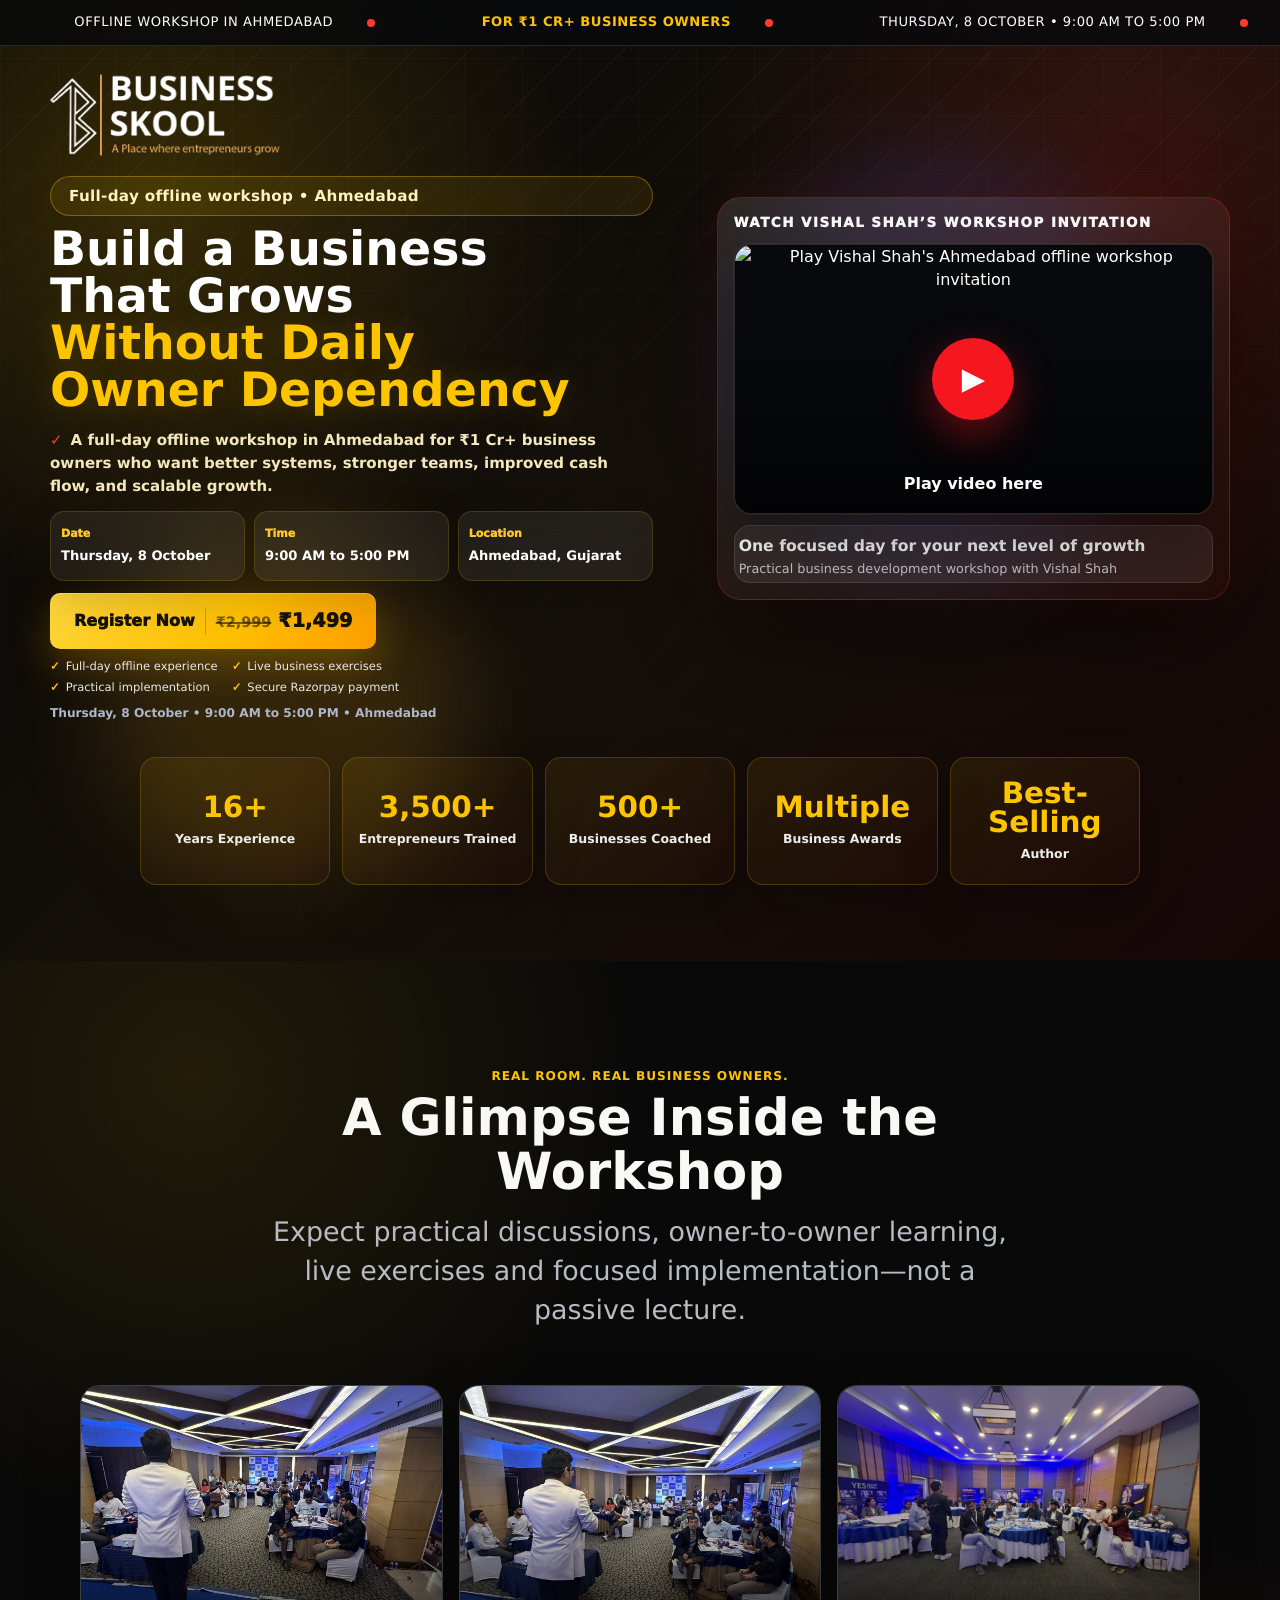
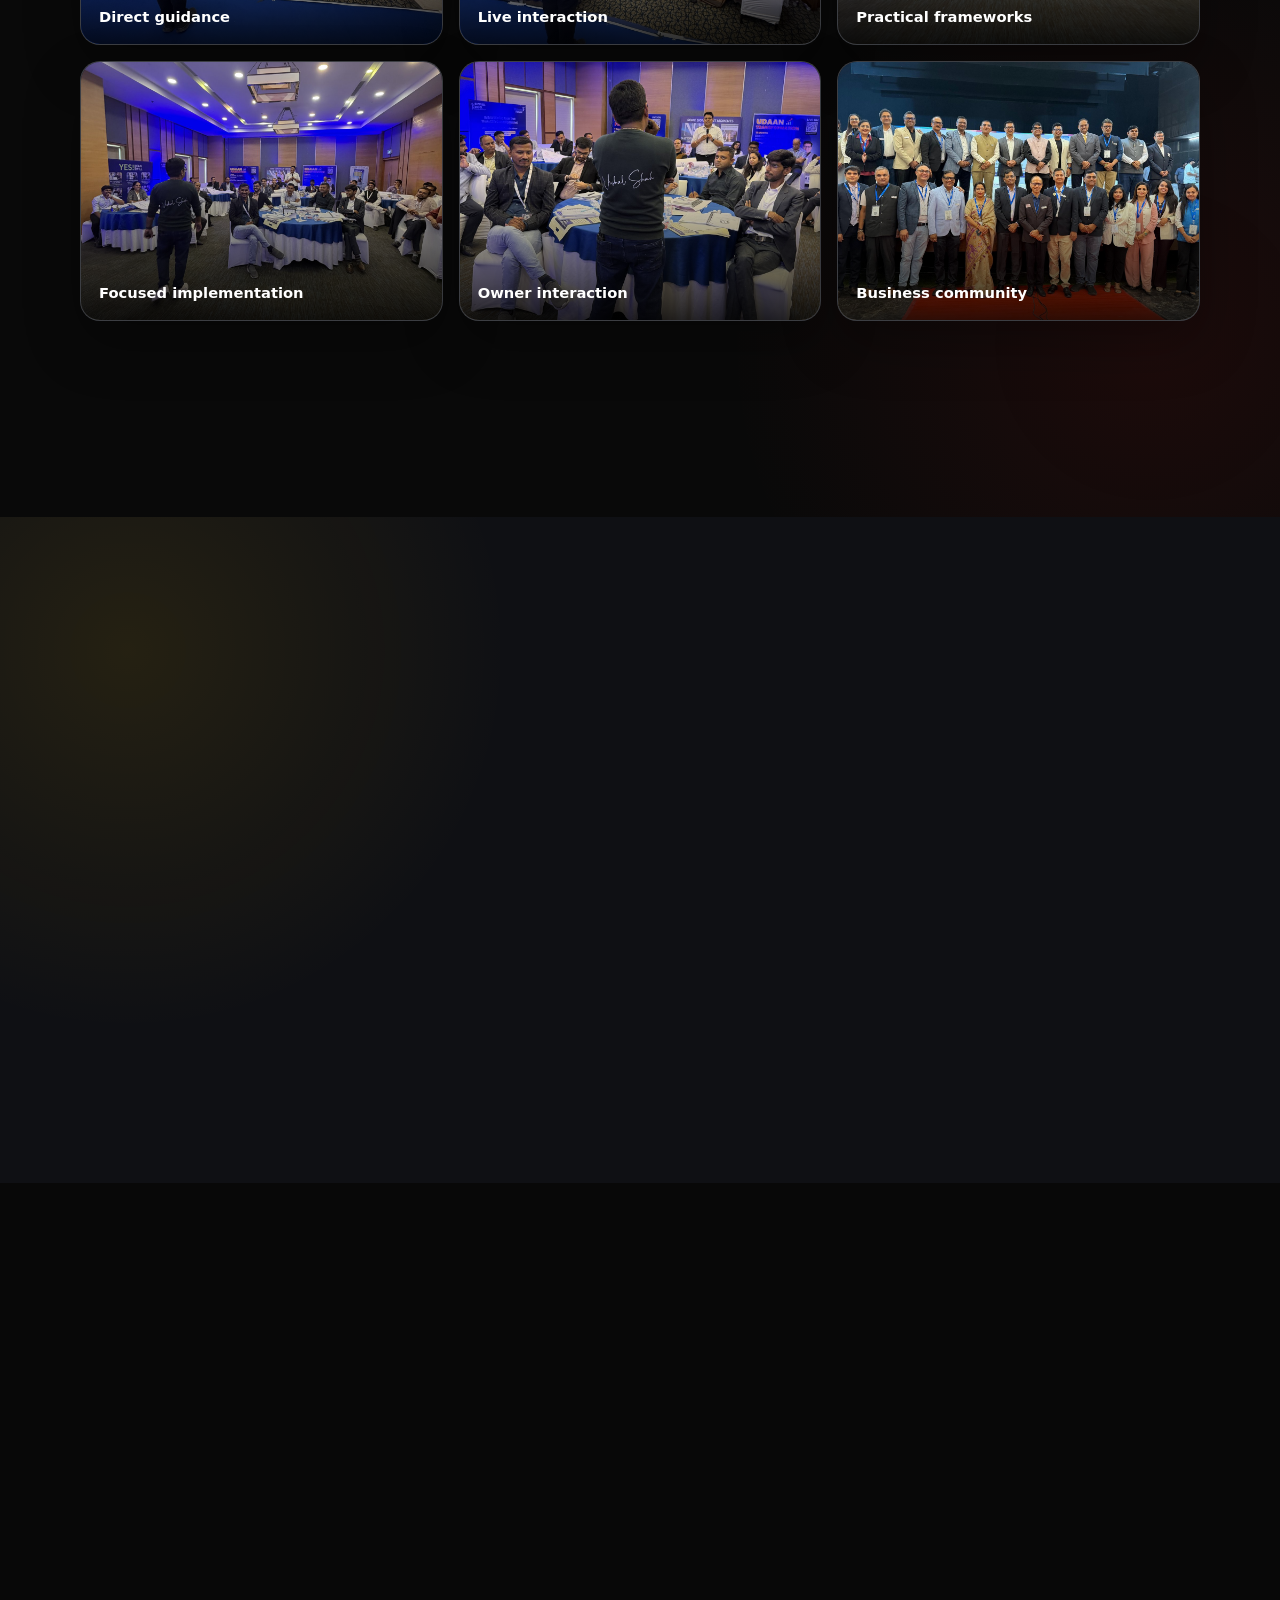
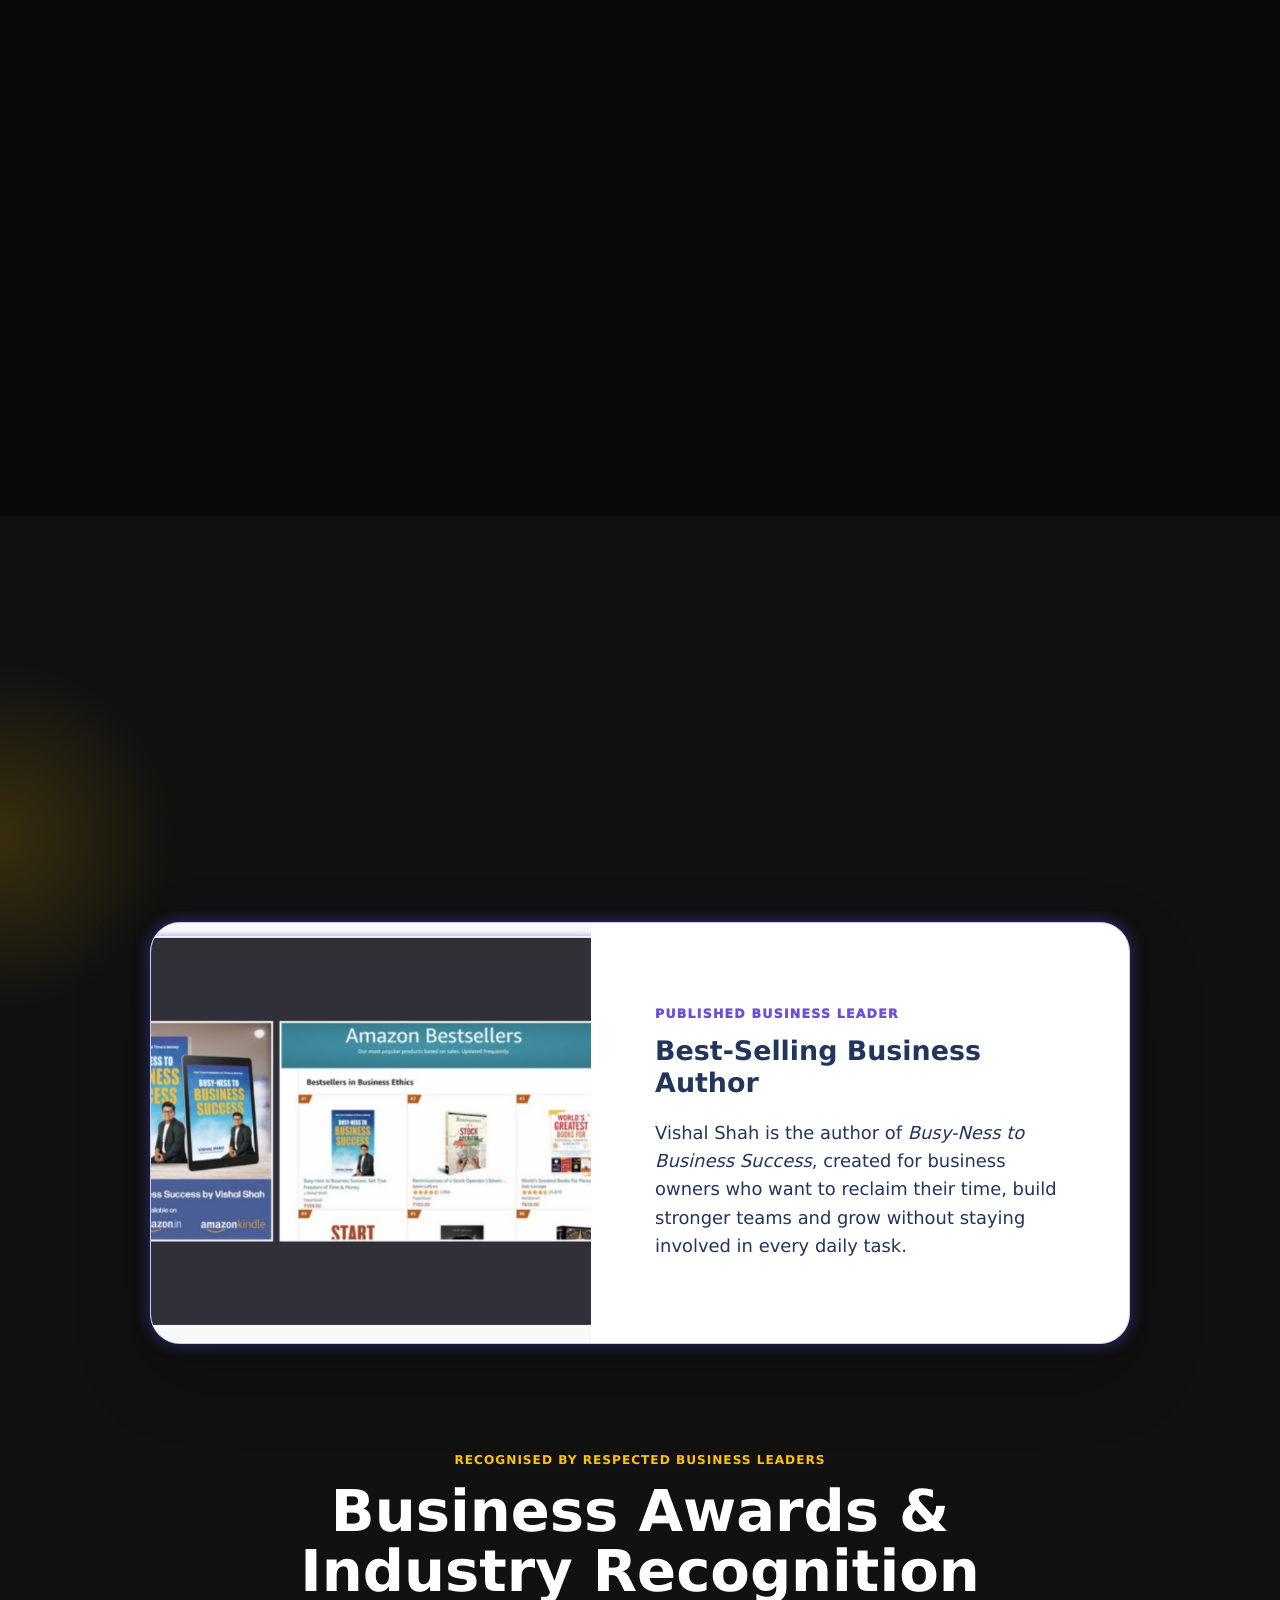
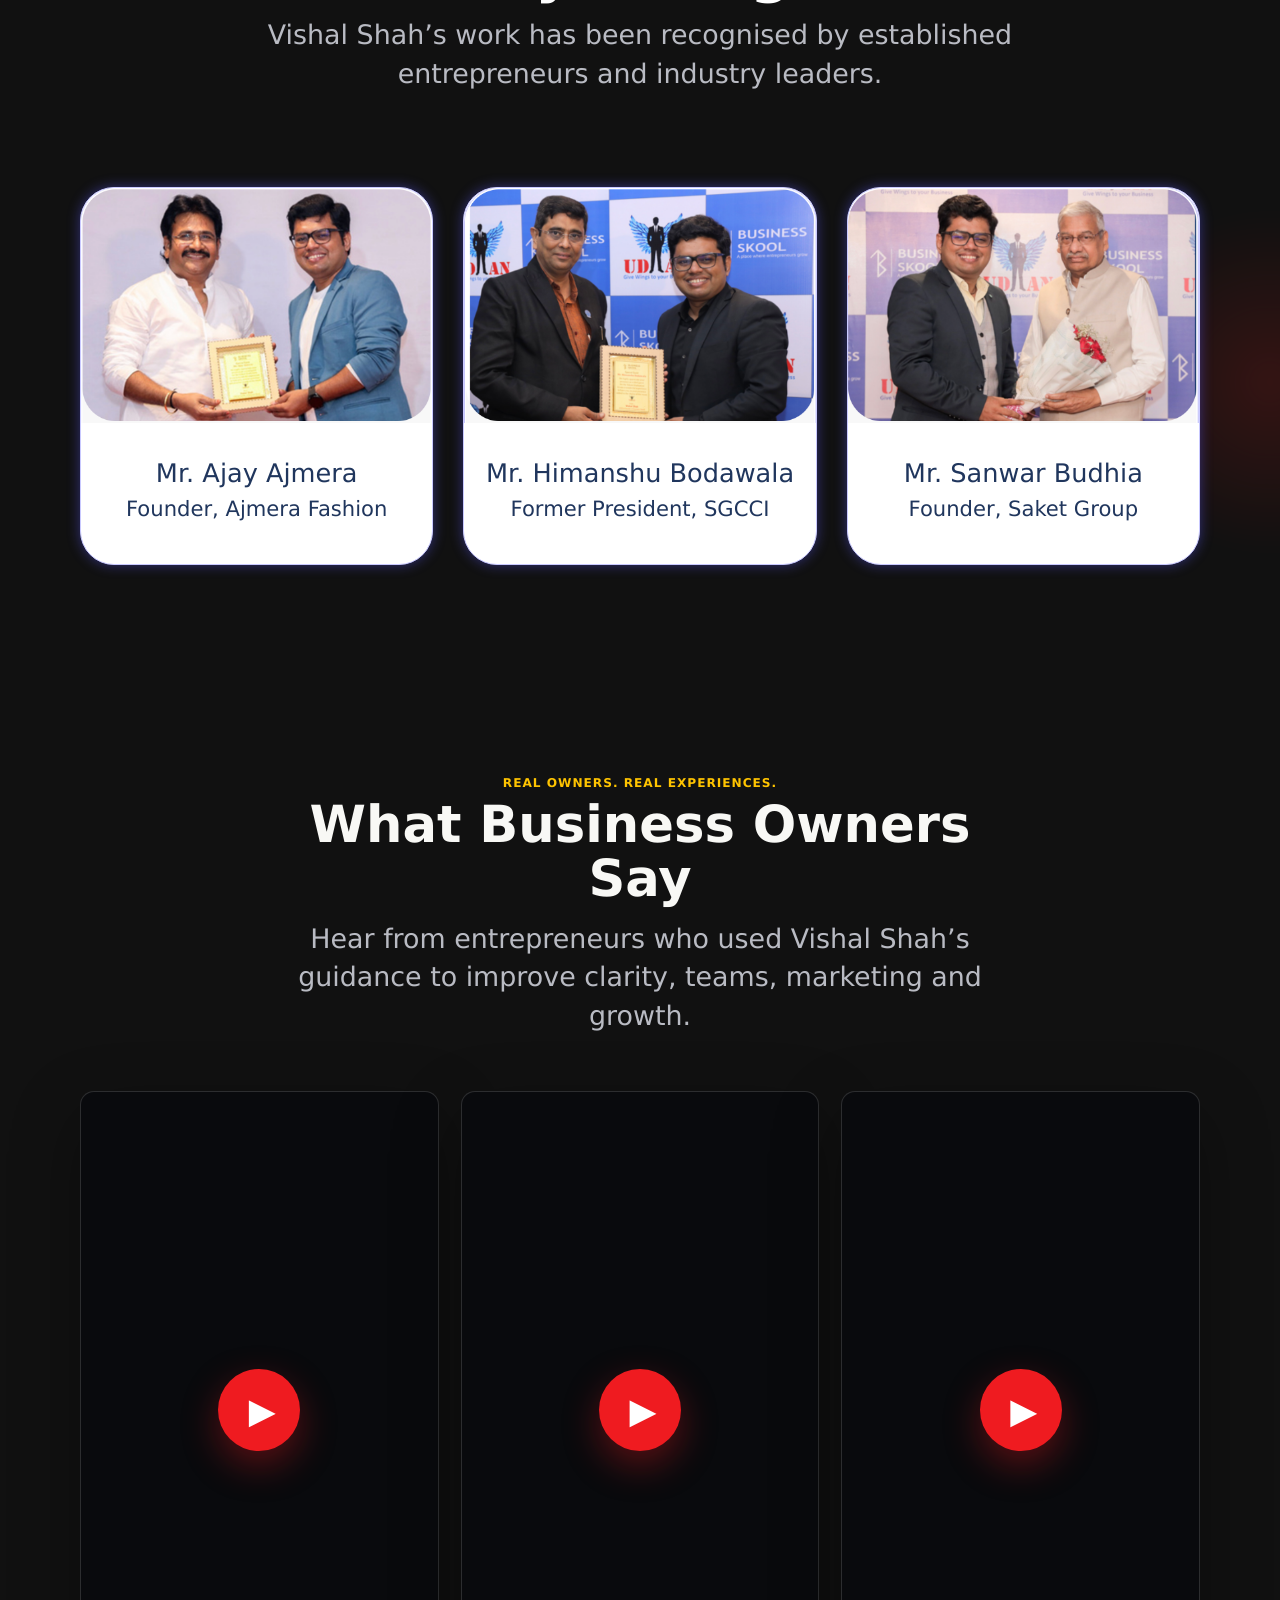
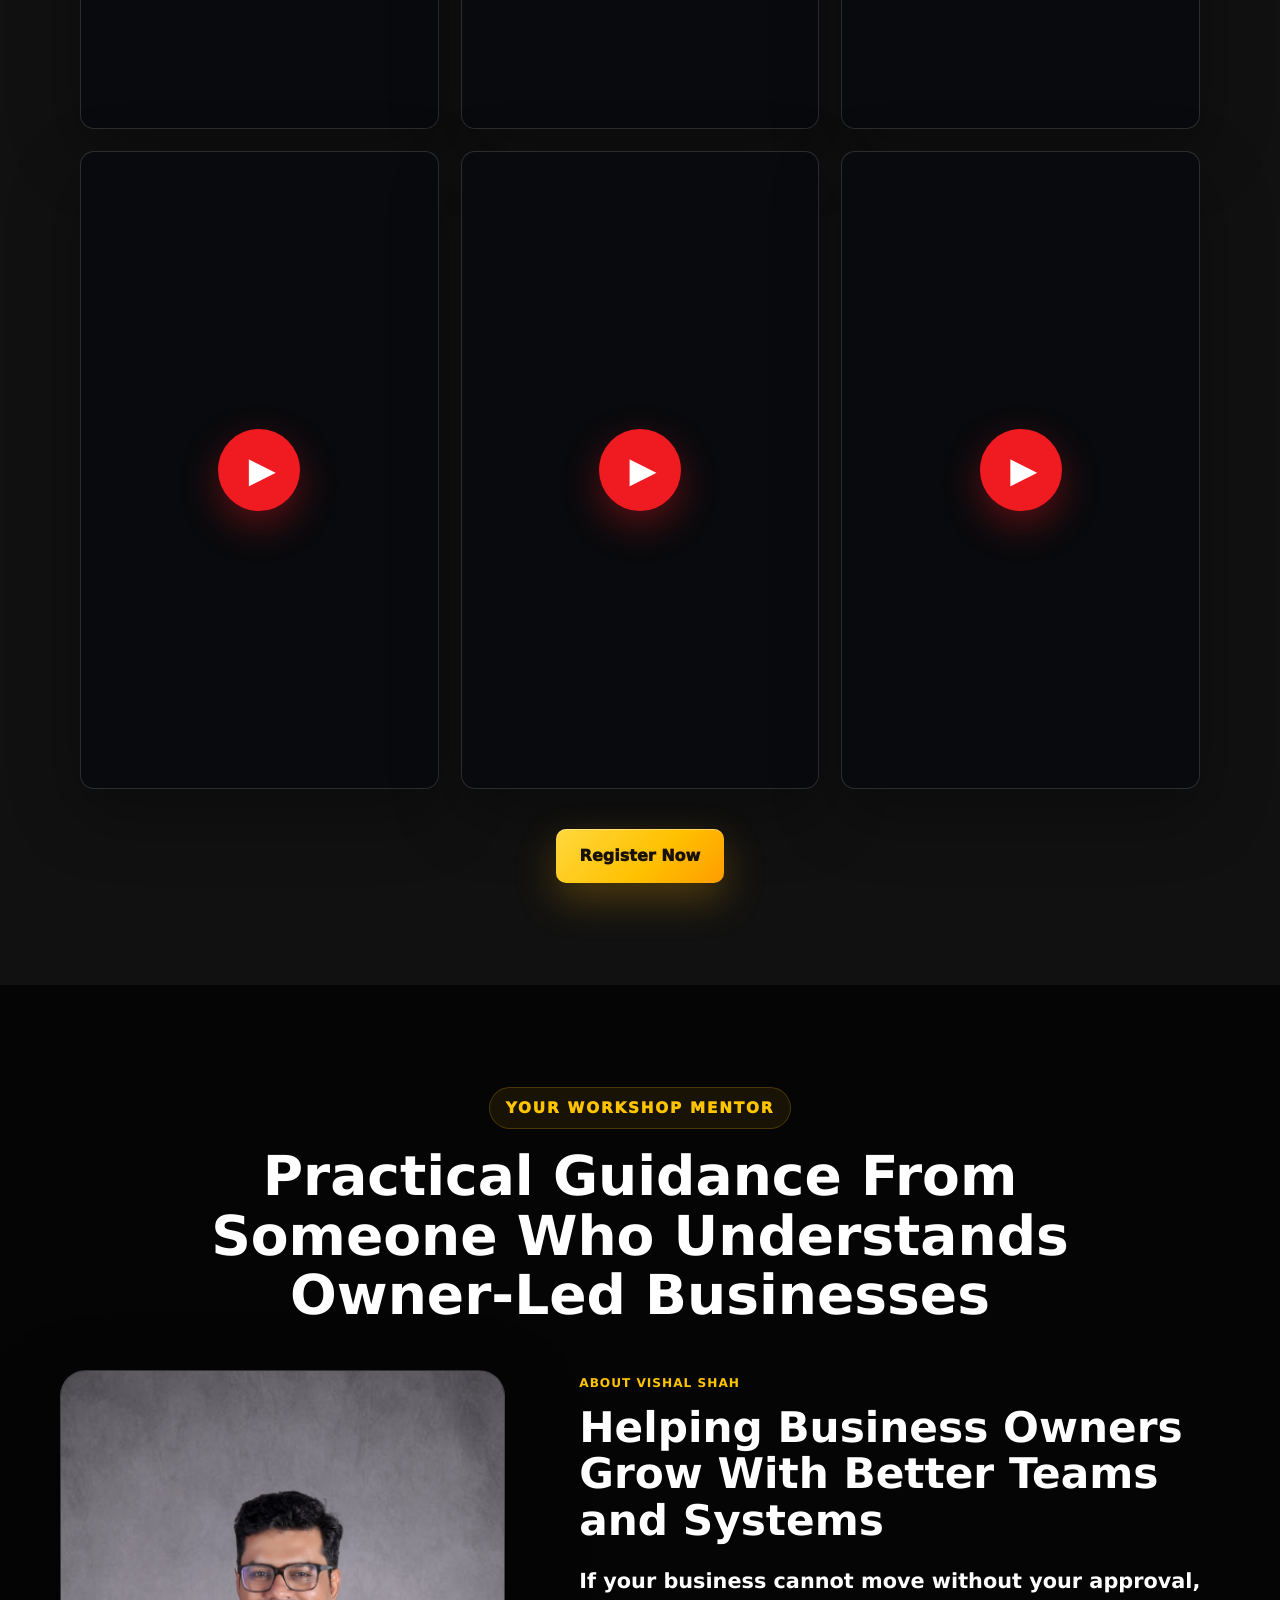
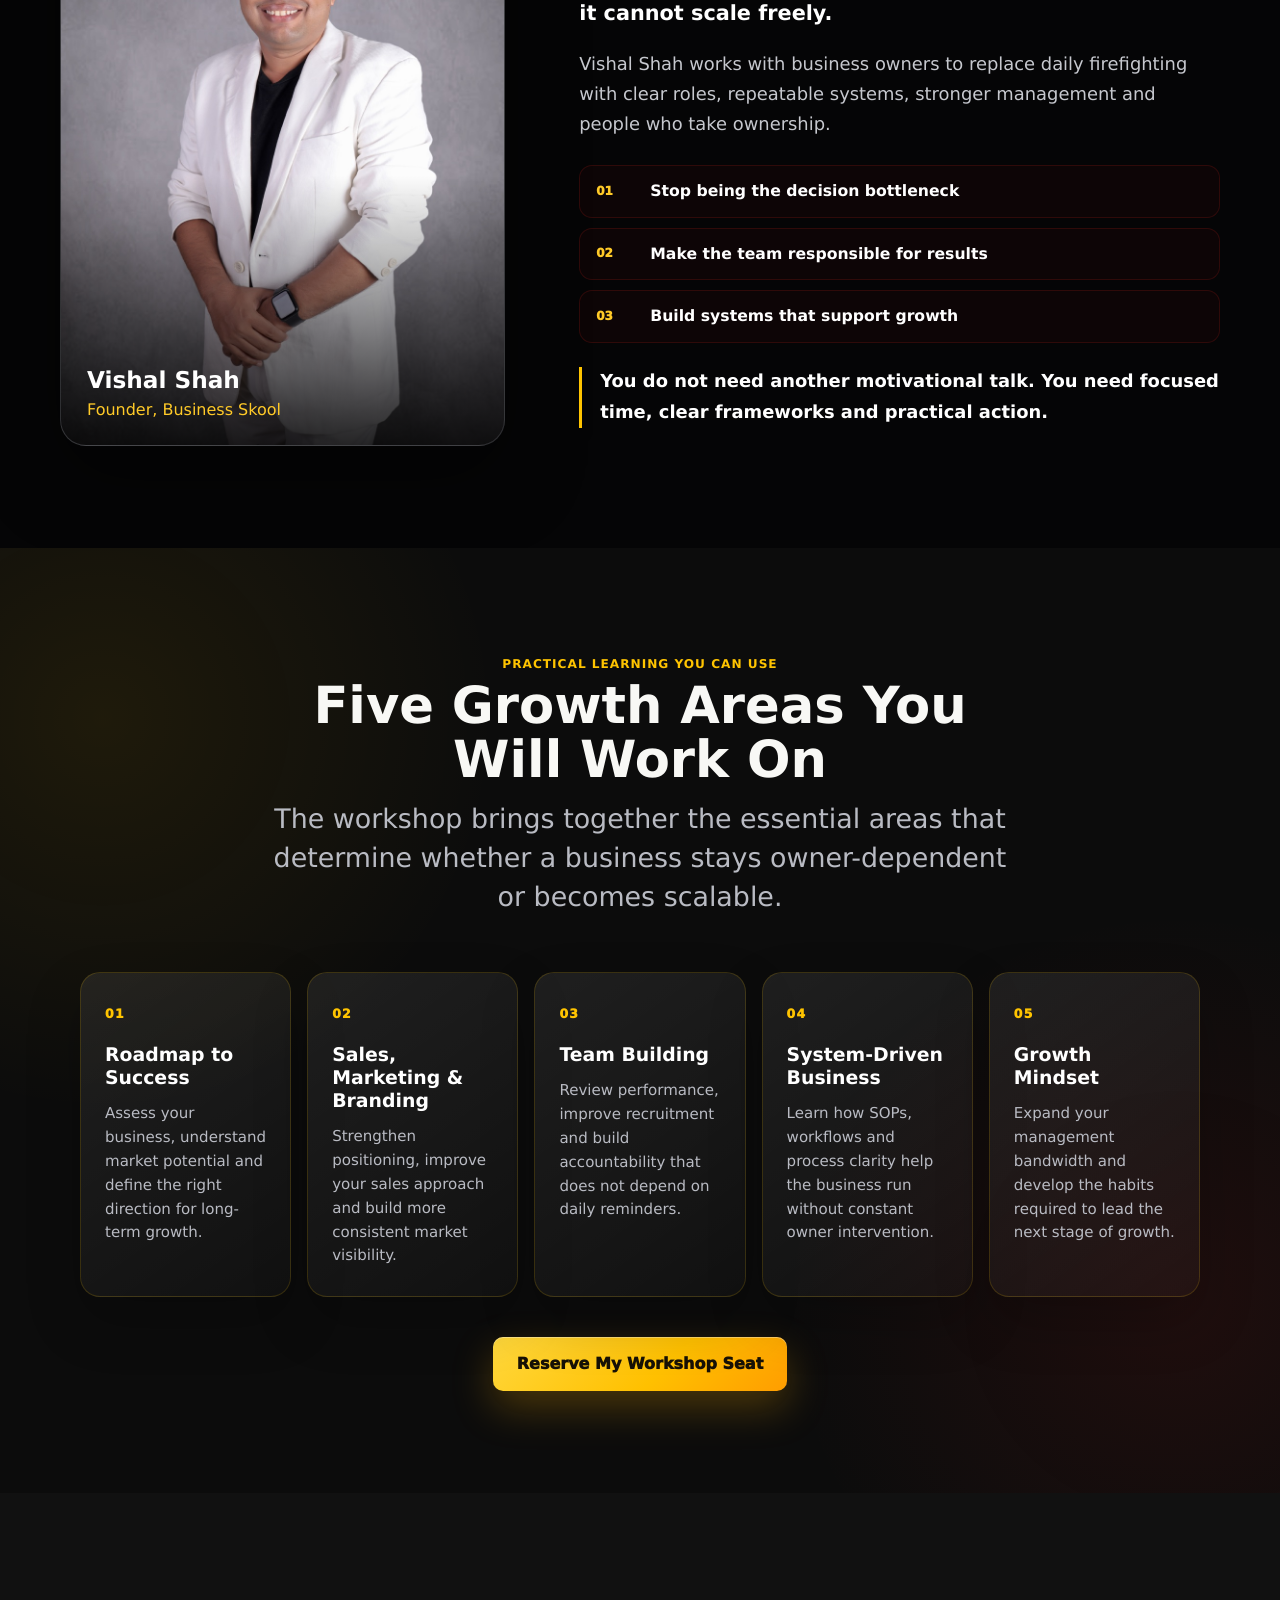
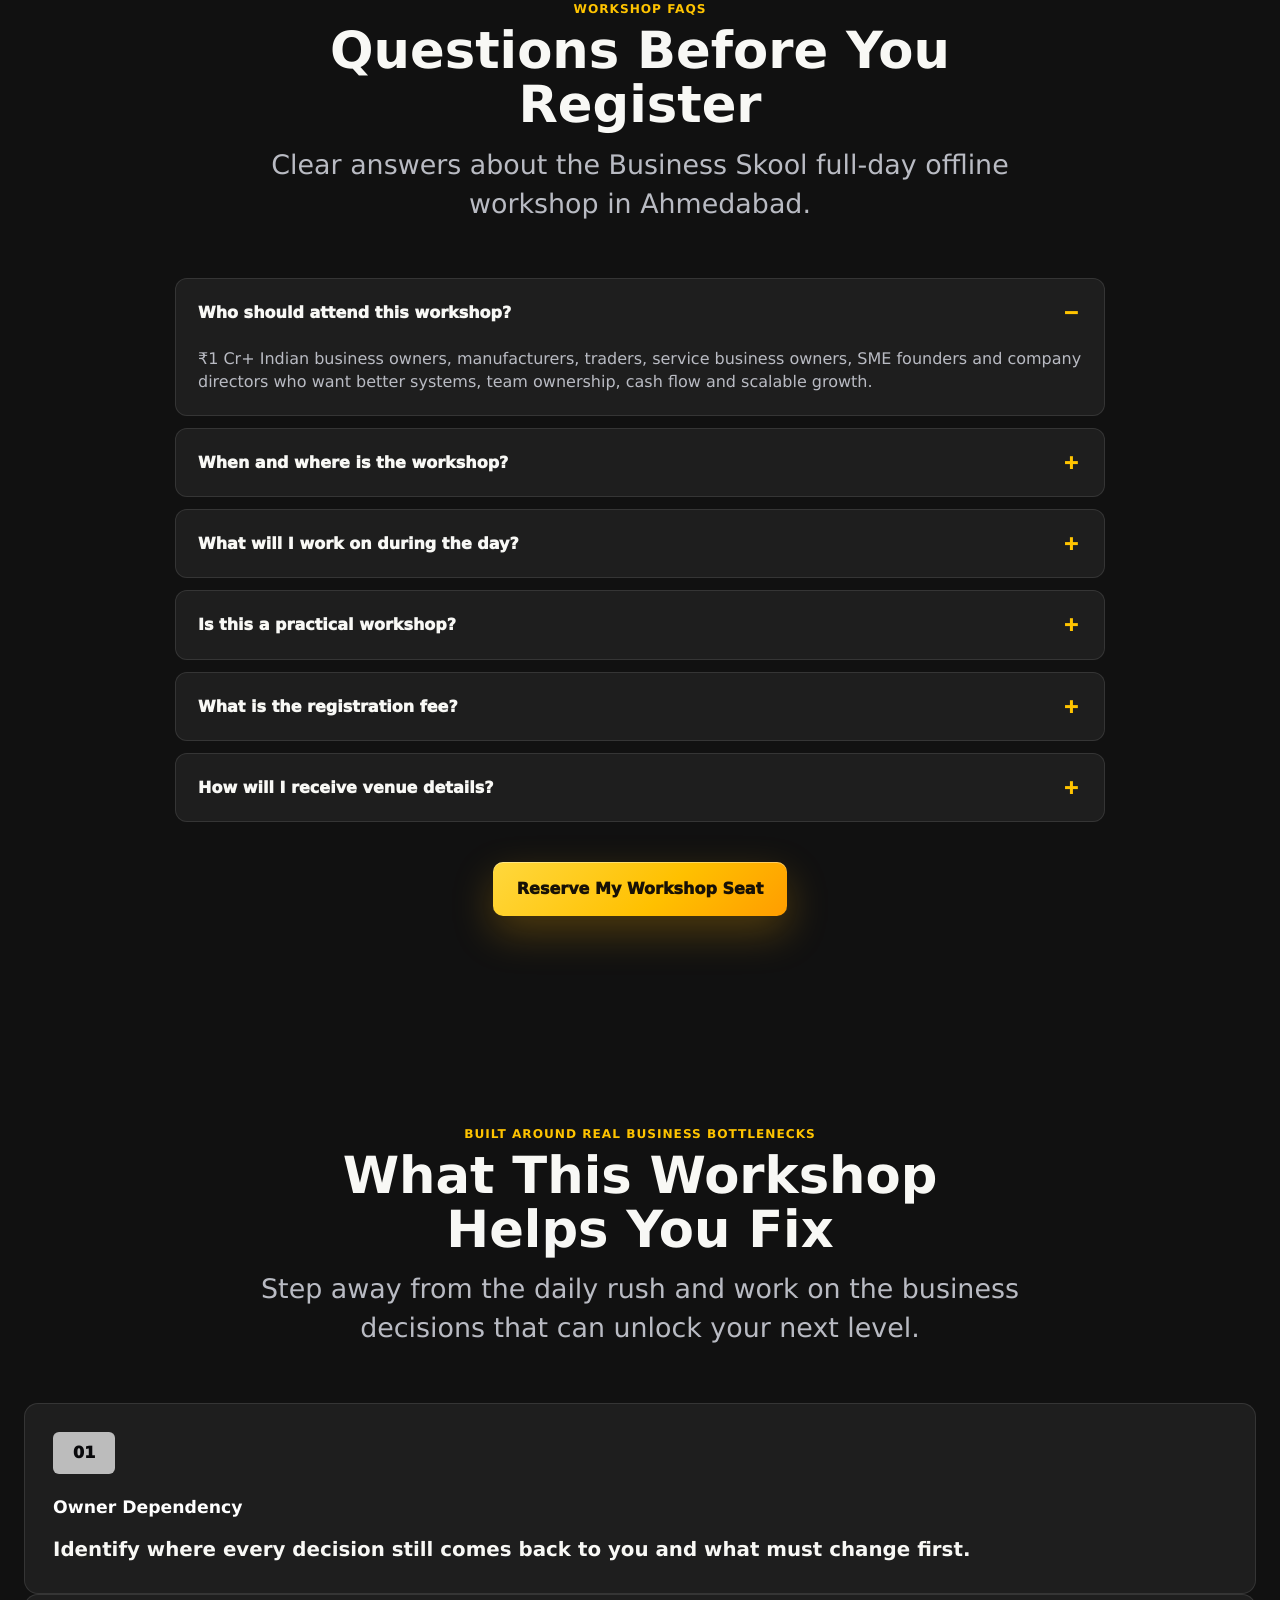
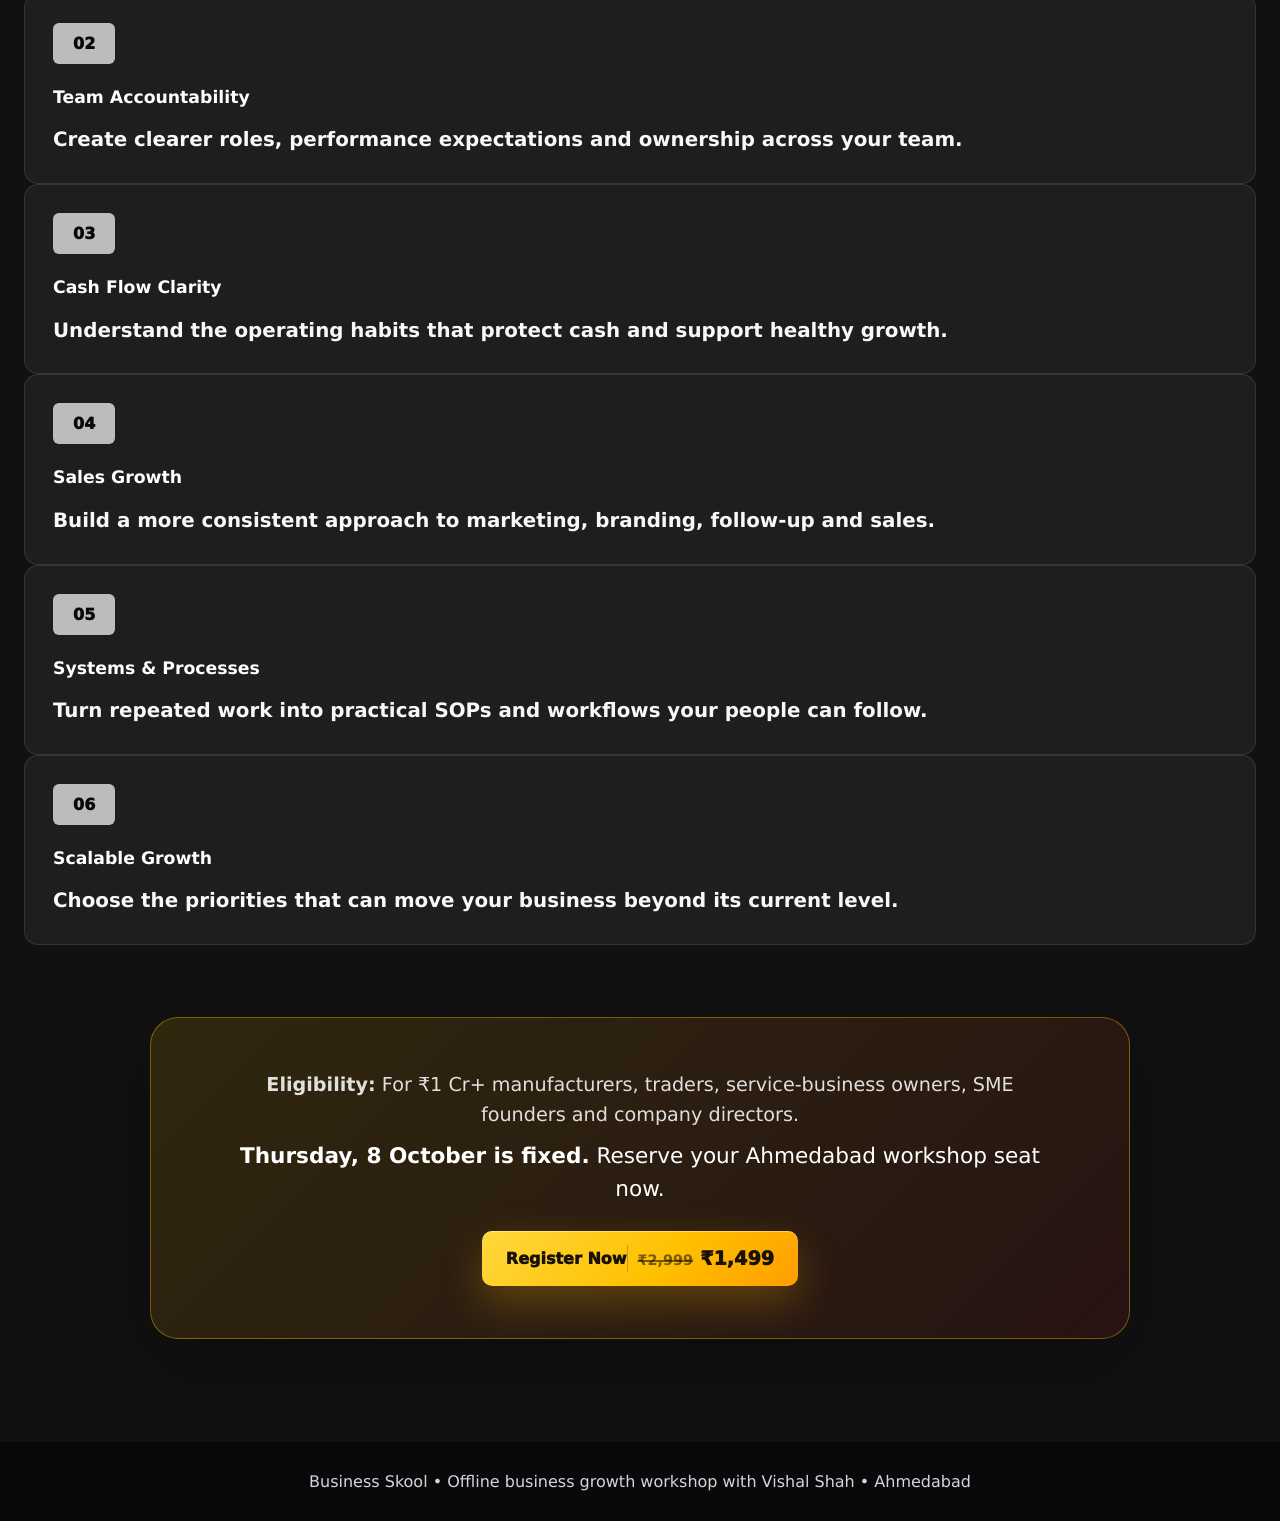
==== commit 48c3751c: "Add files via upload" ====
--- a/index.html
+++ b/index.html
@@ -8,20 +8,20 @@
   <meta property="og:title" content="Build a Business That Grows Without Daily Owner Dependency" />
   <meta property="og:description" content="A full-day offline workshop in Ahmedabad for ₹1 Cr+ business owners who want better systems, stronger teams, improved cash flow and scalable growth." />
   <meta property="og:type" content="website" />
-  <meta property="og:url" content="https://lead.businessschool.in/" />
+  <meta property="og:url" content="https://businessskool.co.in/" />
   <meta property="og:image" content="https://i.ytimg.com/vi/PLqeshGUPJI/maxresdefault.jpg" />
   <meta name="twitter:card" content="summary_large_image" />
   <meta name="robots" content="index, follow" />
   <meta name="referrer" content="strict-origin-when-cross-origin" />
   <meta name="theme-color" content="#0c0d11" />
-  <link rel="canonical" href="https://lead.businessschool.in/" />
+  <link rel="canonical" href="https://businessskool.co.in/" />
   <link rel="icon" type="image/png" href="./assets/business-skool-logo.png" />
   <link rel="apple-touch-icon" href="./assets/business-skool-logo.png" />
   <link rel="preconnect" href="https://www.youtube.com" />
   <link rel="preconnect" href="https://i.ytimg.com" />
-  <link rel="stylesheet" href="./styles.css?v=20260907-1" />
-  <link rel="stylesheet" href="./final-overrides.css?v=20260907-1" />
-  <link rel="stylesheet" href="./content-sections.css?v=20260907-1" />
+  <link rel="stylesheet" href="./styles.css?v=20260908-3" />
+  <link rel="stylesheet" href="./final-overrides.css?v=20260908-3" />
+  <link rel="stylesheet" href="./content-sections.css?v=20260908-3" />
   <!-- Meta Pixel Code -->
   <script>
     !function(f,b,e,v,n,t,s){if(f.fbq)return;n=f.fbq=function(){n.callMethod?n.callMethod.apply(n,arguments):n.queue.push(arguments)};
@@ -41,7 +41,7 @@
     "location":{"@type":"Place","name":"Business Skool Workshop Venue","address":{"@type":"PostalAddress","addressLocality":"Ahmedabad","addressRegion":"Gujarat","addressCountry":"IN"}},
     "offers":{"@type":"Offer","price":"1499","priceCurrency":"INR","availability":"https://schema.org/InStock","url":"https://pages.razorpay.com/pl_TZ5RxkisqkRNM5/view"},
     "performer":{"@type":"Person","name":"Vishal Shah"},
-    "organizer":{"@type":"Organization","name":"Business Skool","url":"https://lead.businessschool.in/","logo":"https://lead.businessschool.in/assets/business-skool-logo.png"}
+    "organizer":{"@type":"Organization","name":"Business Skool","url":"https://businessskool.co.in/","logo":"https://businessskool.co.in/assets/business-skool-logo.png"}
   }
   </script>
   <script type="application/ld+json">
@@ -67,7 +67,6 @@
         <img class="hero-logo" src="assets/business-skool-logo.png" alt="Business Skool" />
         <p class="hero-growth-kicker">Full-day offline workshop • Ahmedabad</p>
         <h1>Build a Business That Grows <span>Without Daily Owner Dependency</span></h1>
-        <p class="hero-subtitle">For ambitious Indian business owners ready to move beyond daily firefighting.</p>
         <p class="hero-promise">A full-day offline workshop in Ahmedabad for ₹1 Cr+ business owners who want better systems, stronger teams, improved cash flow, and scalable growth.</p>
         <div class="hero-card">
           <p class="video-kicker">Watch Vishal Shah’s workshop invitation</p>
@@ -85,7 +84,7 @@
           <article><span>Location</span><strong>Ahmedabad, Gujarat</strong></article>
         </div>
         <div class="hero-actions">
-          <a class="cta-button cta-large" href="https://pages.razorpay.com/pl_TZ5RxkisqkRNM5/view"><span>Register Now</span><span class="cta-price"><strong>₹1,499 only</strong></span></a>
+          <a class="cta-button cta-large" href="https://pages.razorpay.com/pl_TZ5RxkisqkRNM5/view"><span>Register Now</span><span class="cta-price"><del>₹2,999</del><strong>₹1,499</strong></span></a>
           <ul class="cta-benefits" aria-label="Workshop registration highlights"><li>Full-day offline experience</li><li>Live business exercises</li><li>Practical implementation</li><li>Secure Razorpay payment</li></ul>
           <p class="hero-note">Thursday, 8 October • 9:00 AM to 5:00 PM • Ahmedabad</p>
         </div>
@@ -100,14 +99,33 @@
 
     <section class="proof-section" aria-labelledby="proof-title">
       <div class="section-heading center reveal"><span class="section-kicker">Authority you can trust</span><h2 id="proof-title">Learn With Vishal Shah</h2><p>Founder of Business Skool, award-winning business coach and best-selling author with practical experience helping Indian entrepreneurs build stronger businesses.</p></div>
-      <div class="authority-card-grid reveal">
-        <article class="authority-card"><div class="authority-card-image"><img src="assets/awarded-by-business-leaders.png" alt="Vishal Shah receiving recognition from business leaders" /></div><div><span>Recognised</span><h3>Multiple Business Awards</h3><p>Honoured by respected business leaders for his contribution to entrepreneurship and business growth.</p></div></article>
-        <article class="authority-card"><div class="authority-card-image authority-book-image"><img src="assets/recognition-and-bestseller.png" alt="Vishal Shah's best-selling book Busy-Ness to Business Success" /></div><div><span>Published</span><h3>Best-Selling Business Author</h3><p>Author of <em>Busy-Ness to Business Success</em>, written for owners who want growth without staying trapped in every daily task.</p></div></article>
-      </div>
-      <div class="client-proof-row reveal" aria-label="Business leaders with Vishal Shah">
-        <article><div class="leader-photo leader-ajay" role="img" aria-label="Mr. Ajay Ajmera presenting an award to Vishal Shah"></div><strong>Mr. Ajay Ajmera</strong><span>Ajmera Fashion</span></article>
-        <article><div class="leader-photo leader-himanshu" role="img" aria-label="Mr. Himanshu Bodawala presenting an award to Vishal Shah"></div><strong>Mr. Himanshu Bodawala</strong><span>Ex-President of SGCCI</span></article>
-        <article><div class="leader-photo leader-sanwar" role="img" aria-label="Mr. Sanwar Budhia with Vishal Shah"></div><strong>Mr. Sanwar Budhia</strong><span>Business Leader</span></article>
+      <div class="authority-card-grid authority-card-grid-single reveal">
+        <article class="authority-card authority-card-featured">
+          <div class="authority-card-image authority-book-image"><img src="assets/best-selling-author-proof.jpg" alt="Vishal Shah's book Busy-Ness to Business Success shown in the Amazon bestsellers list" loading="lazy" /></div>
+          <div class="authority-card-copy"><span>Published Business Leader</span><h3>Best-Selling Business Author</h3><p>Vishal Shah is the author of <em>Busy-Ness to Business Success</em>, created for business owners who want to reclaim their time, build stronger teams and grow without staying involved in every daily task.</p></div>
+        </article>
+      </div>
+      <div id="authority-awards" class="leaders-heading section-heading center reveal">
+        <span class="section-kicker">Recognised by respected business leaders</span>
+        <h3>Business Awards &amp; Industry Recognition</h3>
+        <p>Vishal Shah’s work has been recognised by established entrepreneurs and industry leaders.</p>
+      </div>
+      <div class="client-proof-row authority-leaders reveal" aria-label="Business awards and industry recognition">
+        <article>
+          <div class="leader-photo leader-ajay" role="img" aria-label="Vishal Shah receiving recognition from Ajay Ajmera"></div>
+          <strong>Mr. Ajay Ajmera</strong>
+          <span>Founder, Ajmera Fashion</span>
+        </article>
+        <article>
+          <div class="leader-photo leader-himanshu" role="img" aria-label="Vishal Shah receiving recognition from Himanshu Bodawala"></div>
+          <strong>Mr. Himanshu Bodawala</strong>
+          <span>Former President, SGCCI</span>
+        </article>
+        <article>
+          <div class="leader-photo leader-sanwar" role="img" aria-label="Vishal Shah receiving recognition from Sanwar Budhia"></div>
+          <strong>Mr. Sanwar Budhia</strong>
+          <span>Founder, Saket Group</span>
+        </article>
       </div>
     </section>
 
@@ -118,11 +136,28 @@
         <button class="glimpse-card" type="button" data-gallery-index="1" aria-label="View business owners participating in the workshop"><img src="assets/workshop-glimpse-2.jpg" alt="Business owners participating in a Business Skool offline workshop" loading="lazy" /><span>Live interaction</span></button>
         <button class="glimpse-card" type="button" data-gallery-index="2" aria-label="View practical workshop discussion"><img src="assets/workshop-glimpse-3.jpg" alt="Vishal Shah explaining a practical business framework in person" loading="lazy" /><span>Practical frameworks</span></button>
         <button class="glimpse-card" type="button" data-gallery-index="3" aria-label="View focused implementation session"><img src="assets/workshop-glimpse-4.jpg" alt="Workshop participants working through business challenges" loading="lazy" /><span>Focused implementation</span></button>
-      </div>
-      <div class="section-cta reveal"><a class="cta-button cta-large" href="https://pages.razorpay.com/pl_TZ5RxkisqkRNM5/view">Reserve My Workshop Seat</a></div>
-    </section>
-
-    <dialog class="glimpse-lightbox" aria-label="Workshop photo preview"><button class="glimpse-close" type="button" aria-label="Close photo preview">×</button><button class="glimpse-nav glimpse-prev" type="button" aria-label="Previous photo">‹</button><img src="assets/workshop-glimpse-1.jpg" alt="Workshop photo preview" /><button class="glimpse-nav glimpse-next" type="button" aria-label="Next photo">›</button><p>1 of 4</p></dialog>
+        <button class="glimpse-card" type="button" data-gallery-index="4" aria-label="View Vishal Shah interacting with Ahmedabad business owners"><img src="assets/workshop-glimpse-5.jpg" alt="Vishal Shah interacting directly with business owners during an offline workshop" loading="lazy" /><span>Owner interaction</span></button>
+        <button class="glimpse-card" type="button" data-gallery-index="5" aria-label="View Vishal Shah with SGCCI business leaders"><img src="assets/workshop-glimpse-6.jpg" alt="Vishal Shah with SGCCI business leaders" loading="lazy" /><span>Business community</span></button>
+      </div>
+      <div class="section-cta reveal"><a class="cta-button cta-large" href="https://pages.razorpay.com/pl_TZ5RxkisqkRNM5/view">Reserve My Workshop Seat</a></div>
+    </section>
+
+    <dialog class="glimpse-lightbox" aria-label="Workshop photo preview"><button class="glimpse-close" type="button" aria-label="Close photo preview">×</button><button class="glimpse-nav glimpse-prev" type="button" aria-label="Previous photo">‹</button><img src="assets/workshop-glimpse-1.jpg" alt="Workshop photo preview" /><button class="glimpse-nav glimpse-next" type="button" aria-label="Next photo">›</button><p>1 of 6</p></dialog>
+
+    <section id="business-dependency-check" class="assessment-section" aria-labelledby="assessment-title">
+      <div class="business-assessment reveal">
+        <div class="assessment-intro"><span class="section-kicker">Quick business check</span><h2 id="assessment-title">How Dependent Is Your Business on You?</h2><p>Rate each statement from 1 (rarely true) to 5 (always true).</p></div>
+        <div class="assessment-grid">
+          <label>My team waits for my approval.<input class="assessment-range" type="range" min="1" max="5" value="1" /><output>1</output></label>
+          <label>Sales depend on my personal follow-up.<input class="assessment-range" type="range" min="1" max="5" value="1" /><output>1</output></label>
+          <label>Important work has no clear SOP.<input class="assessment-range" type="range" min="1" max="5" value="1" /><output>1</output></label>
+          <label>There is no reliable second-line leader.<input class="assessment-range" type="range" min="1" max="5" value="1" /><output>1</output></label>
+          <label>Most days are spent firefighting.<input class="assessment-range" type="range" min="1" max="5" value="1" /><output>1</output></label>
+        </div>
+        <div class="assessment-result" aria-live="polite"><span>Your score</span><strong id="assessment-score">5/25</strong><p id="assessment-message">Low dependency. Use the workshop to make your systems even stronger.</p></div>
+      </div>
+      <div class="section-cta reveal"><a class="cta-button cta-large" href="https://pages.razorpay.com/pl_TZ5RxkisqkRNM5/view">Reserve My Workshop Seat</a></div>
+    </section>
 
     <section id="outcomes" class="outcomes-section" aria-labelledby="outcomes-title">
       <div class="section-heading center reveal"><span class="section-kicker">Built around real business bottlenecks</span><h2 id="outcomes-title">What This Workshop Helps You Fix</h2><p>Step away from the daily rush and work on the business decisions that can unlock your next level.</p></div>
@@ -134,6 +169,11 @@
         <article class="outcome-card reveal"><span>05</span><h3>Systems &amp; Processes</h3><p>Turn repeated work into practical SOPs and workflows your people can follow.</p></article>
         <article class="outcome-card reveal"><span>06</span><h3>Scalable Growth</h3><p>Choose the priorities that can move your business beyond its current level.</p></article>
       </div>
+      <div class="final-registration-panel reveal">
+        <p class="final-criteria"><strong>Eligibility:</strong> For ₹1 Cr+ manufacturers, traders, service-business owners, SME founders and company directors.</p>
+        <p class="final-urgency"><strong>Thursday, 8 October is fixed.</strong> Reserve your Ahmedabad workshop seat now.</p>
+        <a class="cta-button cta-large" href="https://pages.razorpay.com/pl_TZ5RxkisqkRNM5/view"><span>Register Now</span><span class="cta-price"><del>₹2,999</del><strong>₹1,499</strong></span></a>
+      </div>
     </section>
 
     <section class="agenda-section" aria-labelledby="agenda-title">
@@ -157,17 +197,6 @@
         <article class="learning-card reveal"><span>04</span><h3>System-Driven Business</h3><p>Learn how SOPs, workflows and process clarity help the business run without constant owner intervention.</p></article>
         <article class="learning-card reveal"><span>05</span><h3>Growth Mindset</h3><p>Expand your management bandwidth and develop the habits required to lead the next stage of growth.</p></article>
       </div>
-      <div class="business-assessment reveal" aria-labelledby="assessment-title">
-        <div class="assessment-intro"><span class="section-kicker">Quick business check</span><h3 id="assessment-title">How Dependent Is Your Business on You?</h3><p>Rate each statement from 1 (rarely true) to 5 (always true).</p></div>
-        <div class="assessment-grid">
-          <label>My team waits for my approval.<input class="assessment-range" type="range" min="1" max="5" value="1" /><output>1</output></label>
-          <label>Sales depend on my personal follow-up.<input class="assessment-range" type="range" min="1" max="5" value="1" /><output>1</output></label>
-          <label>Important work has no clear SOP.<input class="assessment-range" type="range" min="1" max="5" value="1" /><output>1</output></label>
-          <label>There is no reliable second-line leader.<input class="assessment-range" type="range" min="1" max="5" value="1" /><output>1</output></label>
-          <label>Most days are spent firefighting.<input class="assessment-range" type="range" min="1" max="5" value="1" /><output>1</output></label>
-        </div>
-        <div class="assessment-result" aria-live="polite"><span>Your score</span><strong id="assessment-score">5/25</strong><p id="assessment-message">Low dependency. Use the workshop to make your systems even stronger.</p></div>
-      </div>
       <div class="section-cta reveal"><a class="cta-button cta-large" href="https://pages.razorpay.com/pl_TZ5RxkisqkRNM5/view">Reserve My Workshop Seat</a></div>
     </section>
 
@@ -186,6 +215,8 @@
         <button class="story-card video-launch" type="button" data-video-id="7exVg95VLSo" data-video-label="Business Skool owner story 2"><img src="https://i.ytimg.com/vi/7exVg95VLSo/hqdefault.jpg" alt="Business Skool owner story 2" loading="lazy" /><span class="play-button" aria-hidden="true">▶</span><span class="sr-only">Play testimonial video 2</span></button>
         <button class="story-card video-launch" type="button" data-video-id="Rvu4kBdhugU" data-video-label="Business Skool owner story 3"><img src="https://i.ytimg.com/vi/Rvu4kBdhugU/hqdefault.jpg" alt="Business Skool owner story 3" loading="lazy" /><span class="play-button" aria-hidden="true">▶</span><span class="sr-only">Play testimonial video 3</span></button>
         <button class="story-card video-launch" type="button" data-video-id="n7v20gjhetM" data-video-label="Business Skool owner story 4"><img src="https://i.ytimg.com/vi/n7v20gjhetM/hqdefault.jpg" alt="Business Skool owner story 4" loading="lazy" /><span class="play-button" aria-hidden="true">▶</span><span class="sr-only">Play testimonial video 4</span></button>
+        <button class="story-card video-launch" type="button" data-video-id="OTgGs9n7V90" data-video-label="Business Skool owner story 5"><img src="https://i.ytimg.com/vi/OTgGs9n7V90/hqdefault.jpg" alt="Business Skool owner story 5" loading="lazy" /><span class="play-button" aria-hidden="true">▶</span><span class="sr-only">Play testimonial video 5</span></button>
+        <button class="story-card video-launch" type="button" data-video-id="1JHWCzTee9o" data-video-label="Business Skool owner story 6"><img src="https://i.ytimg.com/vi/1JHWCzTee9o/hqdefault.jpg" alt="Business Skool owner story 6" loading="lazy" /><span class="play-button" aria-hidden="true">▶</span><span class="sr-only">Play testimonial video 6</span></button>
       </div>
       <div class="section-cta reveal"><a class="cta-button cta-large" href="https://pages.razorpay.com/pl_TZ5RxkisqkRNM5/view">Register Now</a></div>
     </section>
@@ -204,7 +235,7 @@
     </section>
   </main>
   <footer class="site-footer"><p>Business Skool • Offline business growth workshop with Vishal Shah • Ahmedabad</p></footer>
-  <a class="mobile-sticky-cta cta-button" href="https://pages.razorpay.com/pl_TZ5RxkisqkRNM5/view"><span>Register Now</span><span class="cta-price"><strong>₹1,499</strong></span></a>
-  <script src="./script.js?v=20260907-1"></script>
+  <a class="mobile-sticky-cta cta-button" href="https://pages.razorpay.com/pl_TZ5RxkisqkRNM5/view"><span>Register Now</span><span class="cta-price"><del>₹2,999</del><strong>₹1,499</strong></span></a>
+  <script src="./script.js?v=20260908-3"></script>
 </body>
 </html>
--- a/final-overrides.css
+++ b/final-overrides.css
@@ -28,6 +28,7 @@
   margin-bottom: 36px;
   border-radius: 34px 34px 0 0;
   object-fit: cover;
+  object-position: center;
 }
 
 .proof-section .client-proof-row .leader-photo {
@@ -142,6 +143,21 @@
 .proof-section .leaders-heading { order: 3; margin-top: clamp(72px, 8vw, 112px); }
 .proof-section .client-proof-row { order: 4; }
 
+.proof-section .leaders-heading h3 {
+  margin: 12px 0 16px;
+  color: #fff;
+  font-size: clamp(2rem, 4.5vw, 4rem);
+  line-height: 1.04;
+}
+
+.proof-section .authority-leaders {
+  display: grid;
+  grid-template-columns: repeat(3, minmax(0, 1fr));
+  gap: clamp(18px, 2.5vw, 30px);
+  width: min(100%, 1120px);
+  margin: 38px auto 0;
+}
+
 .story-card.video-launch {
   position: relative;
   display: block;
@@ -187,4 +203,113 @@
   .authority-card-grid { grid-template-columns: 1fr; gap: 24px; }
   .authority-card { border-radius: 22px; }
   .authority-card-copy { min-height: 0; padding: 30px 24px 34px; }
-}
+  .proof-section .leaders-heading { margin-top: 58px; }
+  .proof-section .leaders-heading h3 { font-size: 2rem; }
+  .proof-section .authority-leaders { grid-template-columns: 1fr; gap: 20px; }
+}
+
+/* Clean single-card authority layout used at the end of the page. */
+.authority-card-grid-single {
+  grid-template-columns: minmax(0, 1fr);
+  width: min(100%, 980px);
+}
+
+.authority-card-featured {
+  display: grid;
+  grid-template-columns: minmax(320px, 0.9fr) minmax(0, 1.1fr);
+  align-items: stretch;
+}
+
+.authority-card-featured .authority-card-image {
+  min-height: 420px;
+  aspect-ratio: auto;
+}
+
+.authority-card-featured .authority-card-image img {
+  position: static;
+  width: 100%;
+  max-width: 100%;
+  height: 100%;
+  object-fit: cover;
+  object-position: center;
+}
+
+.authority-card-featured .authority-card-copy {
+  min-height: 420px;
+  padding: clamp(34px, 5vw, 64px);
+  text-align: left;
+}
+
+.authority-card-featured .authority-card-copy > span {
+  display: block;
+  margin-bottom: 13px;
+  color: #6b50d8;
+  font-size: 0.78rem;
+  font-weight: 950;
+  letter-spacing: 0.1em;
+  text-transform: uppercase;
+}
+
+@media (max-width: 760px) {
+  .authority-card-featured { display: block; }
+  .authority-card-featured .authority-card-image { min-height: 0; aspect-ratio: 1.45; }
+  .authority-card-featured .authority-card-copy { min-height: 0; padding: 28px 22px 32px; text-align: left; }
+  .authority-card-featured .authority-card-copy h3 { margin-bottom: 14px; font-size: 1.35rem; }
+  .authority-card-featured .authority-card-copy p { color: #20365d; font-size: 1rem; line-height: 1.65; }
+}
+
+/* Six workshop photos and six testimonials remain visible at every breakpoint. */
+.workshop-glimpse-section .glimpse-gallery {
+  grid-template-columns: repeat(3, minmax(0, 1fr));
+  grid-auto-rows: 260px;
+}
+
+.workshop-glimpse-section .glimpse-gallery > .glimpse-card {
+  grid-column: auto;
+  grid-row: auto;
+  min-height: 260px;
+}
+
+@media (max-width: 900px) {
+  .workshop-glimpse-section .glimpse-gallery { grid-template-columns: repeat(2, minmax(0, 1fr)); grid-auto-rows: 200px; }
+  .workshop-glimpse-section .glimpse-gallery > .glimpse-card { grid-column: auto; min-height: 200px; }
+}
+
+@media (max-width: 520px) {
+  .workshop-glimpse-section .glimpse-gallery { grid-auto-rows: 170px; gap: 10px; }
+  .workshop-glimpse-section .glimpse-gallery > .glimpse-card { min-height: 170px; }
+}
+
+.final-registration-panel {
+  width: min(100%, 980px);
+  margin: clamp(42px, 6vw, 72px) auto 0;
+  padding: clamp(26px, 5vw, 52px);
+  border: 1px solid rgba(255, 196, 0, 0.38);
+  border-radius: 28px;
+  background: linear-gradient(135deg, rgba(255, 196, 0, 0.13), rgba(230, 37, 31, 0.1));
+  box-shadow: 0 24px 72px rgba(0, 0, 0, 0.28);
+  text-align: center;
+}
+
+.final-registration-panel p {
+  margin: 0 auto;
+  max-width: 820px;
+  color: rgba(255, 255, 255, 0.86);
+  font-size: clamp(1rem, 1.8vw, 1.2rem);
+  line-height: 1.55;
+}
+
+.final-registration-panel .final-urgency {
+  margin-top: 10px;
+  color: #fff;
+  font-size: clamp(1.08rem, 2vw, 1.35rem);
+}
+
+.final-registration-panel .cta-button {
+  margin-top: 24px;
+}
+
+@media (max-width: 520px) {
+  .final-registration-panel { border-radius: 22px; }
+  .final-registration-panel .cta-button { width: 100%; }
+}
--- a/content-sections.css
+++ b/content-sections.css
@@ -1,14 +1,15 @@
 /* Final content and responsive overrides. */
 .hero { order: 1; }
-.proof-section { order: 2; }
-.workshop-glimpse-section { order: 3; }
-.outcomes-section { order: 4; }
-.agenda-section { order: 5; }
-.workshop-guidance-section { order: 6; }
+.workshop-glimpse-section { order: 2; }
+.assessment-section { order: 3; }
+.agenda-section { order: 4; }
+.proof-section { order: 5; }
+.stories-section { order: 6; }
 .about-section { order: 7; }
-.stories-section { order: 8; }
-.frameworks-section { order: 9; }
-.faq-section { order: 10; }
+.workshop-guidance-section { order: 8; }
+.faq-section { order: 9; }
+.outcomes-section { order: 10; }
+.frameworks-section { order: 11; }
 
 .ticker-track {
   display: flex;
@@ -304,6 +305,13 @@
   box-shadow: 0 28px 70px rgba(0,0,0,0.28);
 }
 
+.assessment-section {
+  padding: clamp(72px, 8vw, 112px) clamp(20px, 4vw, 48px);
+  color: #fff;
+  background: radial-gradient(circle at 10% 20%, rgba(255,196,0,0.09), transparent 30%), #0f1014;
+}
+
+.assessment-intro h2,
 .assessment-intro h3 { margin: 12px 0; color: #fff; font-size: clamp(1.55rem, 2.7vw, 2.25rem); line-height: 1.12; }
 .assessment-intro p { margin: 0; color: var(--silver); line-height: 1.55; }
 .assessment-grid { display: grid; gap: 15px; }
@@ -627,6 +635,41 @@
   .hero-promise { font-size: 0.78rem; }
 }
 
+/* Final six-image gallery: balanced rows on desktop and mobile. */
+.workshop-glimpse-section .glimpse-gallery {
+  grid-template-columns: repeat(3, minmax(0, 1fr));
+  grid-auto-rows: 260px;
+}
+
+.workshop-glimpse-section .glimpse-gallery > .glimpse-card,
+.workshop-glimpse-section .glimpse-gallery > .glimpse-card:not(.glimpse-featured) {
+  grid-column: auto;
+  grid-row: auto;
+  min-height: 260px;
+}
+
+@media (max-width: 900px) {
+  .workshop-glimpse-section .glimpse-gallery {
+    grid-template-columns: repeat(2, minmax(0, 1fr));
+    grid-auto-rows: 200px;
+  }
+
+  .workshop-glimpse-section .glimpse-gallery > .glimpse-card,
+  .workshop-glimpse-section .glimpse-gallery > .glimpse-card:not(.glimpse-featured) {
+    grid-column: auto;
+    min-height: 200px;
+  }
+}
+
+@media (max-width: 520px) {
+  .workshop-glimpse-section .glimpse-gallery { grid-auto-rows: 170px; gap: 10px; }
+  .workshop-glimpse-section .glimpse-gallery > .glimpse-card,
+  .workshop-glimpse-section .glimpse-gallery > .glimpse-card:not(.glimpse-featured) { min-height: 170px; }
+
+  .mobile-sticky-cta .cta-price { gap: 5px; padding-left: 7px; }
+  .mobile-sticky-cta .cta-price del { font-size: 0.72em; }
+}
+
 @media (min-width: 901px) {
   .hero { padding-top: 24px; }
   .hero-logo { width: min(180px, 28vw); margin-bottom: 12px; }
@@ -1158,3 +1201,30 @@
     font-size: 1.12em;
   }
 }
+
+/* Last cascade layer for the final six-photo layout. */
+.workshop-glimpse-section .glimpse-gallery {
+  grid-template-columns: repeat(3, minmax(0, 1fr));
+  grid-auto-rows: 260px;
+}
+
+.workshop-glimpse-section .glimpse-gallery > .glimpse-card,
+.workshop-glimpse-section .glimpse-gallery > .glimpse-card:not(.glimpse-featured) {
+  grid-column: auto;
+  grid-row: auto;
+  min-height: 260px;
+}
+
+@media (max-width: 900px) {
+  .workshop-glimpse-section .glimpse-gallery { grid-template-columns: repeat(2, minmax(0, 1fr)); grid-auto-rows: 200px; }
+  .workshop-glimpse-section .glimpse-gallery > .glimpse-card,
+  .workshop-glimpse-section .glimpse-gallery > .glimpse-card:not(.glimpse-featured) { grid-column: auto; min-height: 200px; }
+}
+
+@media (max-width: 520px) {
+  .workshop-glimpse-section .glimpse-gallery { grid-auto-rows: 170px; gap: 10px; }
+  .workshop-glimpse-section .glimpse-gallery > .glimpse-card,
+  .workshop-glimpse-section .glimpse-gallery > .glimpse-card:not(.glimpse-featured) { min-height: 170px; }
+  .mobile-sticky-cta .cta-price { gap: 5px; padding-left: 7px; }
+  .mobile-sticky-cta .cta-price del { font-size: 0.72em; }
+}
